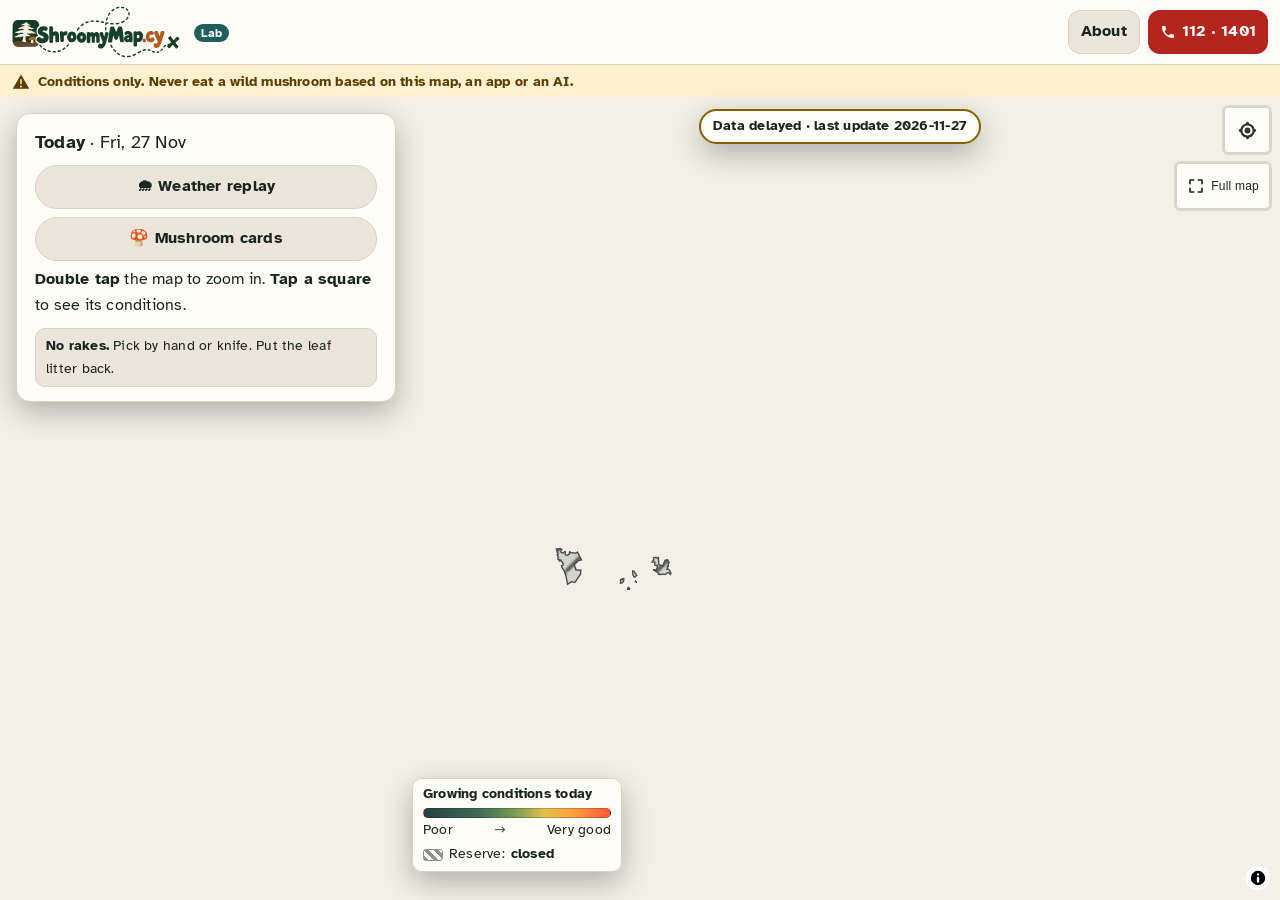
==== index.html @ 1d6daabe "Lab: built copy 2026-11-27 Co-Authored-By: Claude Fable 5.2 <noreply@anthropic.com>" ====
<!doctype html>
<html lang="en">
<head>
  <meta name="robots" content="noindex, nofollow" />
  <meta charset="utf-8" />
  <meta name="viewport" content="width=device-width, initial-scale=1, viewport-fit=cover" />
  <meta name="theme-color" content="#14211b" />
  <meta name="description" content="Today's growing conditions for wild mushrooms in Cyprus forests. Conditions only. Never eat a wild mushroom based on this map, an app or an AI." />
  <meta property="og:title" content="ShroomyMap" />
  <meta property="og:site_name" content="ShroomyMap" />
  <meta property="og:description" content="Today's growing conditions for wild mushrooms in Cyprus forests. Conditions only." />
  <title>ShroomyMap · mushroom growing conditions in Cyprus</title>
  <link rel="icon" href="brand/icon.svg" type="image/svg+xml" />
  <link rel="icon" href="brand/icon-32.png" sizes="32x32" type="image/png" />
  <link rel="apple-touch-icon" href="brand/apple-touch-icon.png" />
  <link rel="manifest" href="site.webmanifest" />
  <script type="module" crossorigin src="./assets/main-C5RumXtA.js"></script>
  <link rel="modulepreload" crossorigin href="./assets/lang-DAyDo4pq.js">
  <link rel="stylesheet" crossorigin href="./assets/lang-KYAJsBeA.css">
  <link rel="stylesheet" crossorigin href="./assets/main-DDSyw2Ic.css">
</head>
<body>
  <div class="app">
    <header class="topbar">
      <a class="brand" href="./" aria-label="ShroomyMap, home" data-tip="Reload the map.">
        <span class="brand-logo" aria-hidden="true"></span>
        <span class="brand-text"></span>
      </a>
      <a class="about-link" href="about.html" data-tip="What this map shows, where the data comes from, and its limits.">About</a>
      <button class="sos" type="button" data-emergency aria-haspopup="dialog" aria-label="Poisoning emergency: 112 and 1401"
        data-tip="Mushroom poisoning help: call 112 (ambulance) or the Cyprus Poison Centre 1401. Do not wait for symptoms.">
        <svg width="16" height="16" viewBox="0 0 24 24" aria-hidden="true"><path fill="currentColor" d="M6.6 10.8a15.1 15.1 0 0 0 6.6 6.6l2.2-2.2c.3-.3.7-.4 1-.2 1.1.4 2.3.6 3.6.6.6 0 1 .4 1 1V20c0 .6-.4 1-1 1A17 17 0 0 1 3 4c0-.6.4-1 1-1h3.5c.6 0 1 .4 1 1 0 1.2.2 2.4.6 3.6.1.3 0 .7-.2 1z"/></svg>
        <span>112 · 1401</span>
      </button>
    </header>

    <div class="safety" role="note">
      <svg width="18" height="18" viewBox="0 0 24 24" aria-hidden="true"><path fill="currentColor" d="M12 2 1 21h22L12 2Zm0 6c.6 0 1 .4 1 1v5a1 1 0 1 1-2 0V9c0-.6.4-1 1-1Zm0 11.2a1.3 1.3 0 1 1 0-2.6 1.3 1.3 0 0 1 0 2.6Z"/></svg>
      <span>Conditions only. Never eat a wild mushroom based on this map, an app or an AI.</span>
    </div>

    <main class="stage">
      <div id="map" role="region" aria-label="Map of today's growing conditions in Cyprus"></div>
      <div id="loading" class="loading" role="status"><span class="spinner" aria-hidden="true"></span>
        <span id="loading-text">Loading the forest map…</span></div>
      <div id="delayed" class="delayed" role="status" hidden></div>
      <div id="map-legend" class="map-legend" role="img" tabindex="0"></div>
      <section id="sheet" class="sheet" aria-label="Today and the tapped square"></section>
    </main>
  </div>
</body>
</html>
---- assets/lang-KYAJsBeA.css ----
@font-face{font-family:Atkinson Hyperlegible;font-style:normal;font-display:swap;font-weight:400;src:url(./atkinson-hyperlegible-latin-ext-400-normal-DRk46D-x.woff2)format("woff2"),url(./atkinson-hyperlegible-latin-ext-400-normal-Bbz-b3yf.woff)format("woff");unicode-range:U+100-2BA,U+2BD-2C5,U+2C7-2CC,U+2CE-2D7,U+2DD-2FF,U+304,U+308,U+329,U+1D00-1DBF,U+1E00-1E9F,U+1EF2-1EFF,U+2020,U+20A0-20AB,U+20AD-20C0,U+2113,U+2C60-2C7F,U+A720-A7FF}@font-face{font-family:Atkinson Hyperlegible;font-style:normal;font-display:swap;font-weight:400;src:url(./atkinson-hyperlegible-latin-400-normal-BrHNak5F.woff2)format("woff2"),url(./atkinson-hyperlegible-latin-400-normal-BbWidj28.woff)format("woff");unicode-range:U+??,U+131,U+152-153,U+2BB-2BC,U+2C6,U+2DA,U+2DC,U+304,U+308,U+329,U+2000-206F,U+20AC,U+2122,U+2191,U+2193,U+2212,U+2215,U+FEFF,U+FFFD}@font-face{font-family:Atkinson Hyperlegible;font-style:normal;font-display:swap;font-weight:700;src:url(./atkinson-hyperlegible-latin-ext-700-normal-BoVPHkS0.woff2)format("woff2"),url(./atkinson-hyperlegible-latin-ext-700-normal-CKkU2Dpt.woff)format("woff");unicode-range:U+100-2BA,U+2BD-2C5,U+2C7-2CC,U+2CE-2D7,U+2DD-2FF,U+304,U+308,U+329,U+1D00-1DBF,U+1E00-1E9F,U+1EF2-1EFF,U+2020,U+20A0-20AB,U+20AD-20C0,U+2113,U+2C60-2C7F,U+A720-A7FF}@font-face{font-family:Atkinson Hyperlegible;font-style:normal;font-display:swap;font-weight:700;src:url(./atkinson-hyperlegible-latin-700-normal-GZI4o3u0.woff2)format("woff2"),url(./atkinson-hyperlegible-latin-700-normal-BK6Glc0m.woff)format("woff");unicode-range:U+??,U+131,U+152-153,U+2BB-2BC,U+2C6,U+2DA,U+2DC,U+304,U+308,U+329,U+2000-206F,U+20AC,U+2122,U+2191,U+2193,U+2212,U+2215,U+FEFF,U+FFFD}@font-face{font-family:Plain Digits;font-weight:400;unicode-range:U+30-39;src:local(Helvetica Neue),local(HelveticaNeue),local(Arial),local(ArialMT),local(Roboto),local(Roboto-Regular),local(Segoe UI),local(SegoeUI)}@font-face{font-family:Plain Digits;font-weight:700;unicode-range:U+30-39;src:local(Helvetica Neue Bold),local(HelveticaNeue-Bold),local(Arial Bold),local(Arial-BoldMT),local(Roboto Bold),local(Roboto-Bold),local(Segoe UI Bold),local(SegoeUI-Bold)}:root{--font:"Plain Digits", "Atkinson Hyperlegible", system-ui, -apple-system, "Segoe UI", sans-serif;--fs-0:.875rem;--fs-1:1rem;--fs-2:1.125rem;--fs-3:1.375rem;--fs-4:1.75rem;--lh:1.6;--track:.012em;--radius:14px;--radius-s:10px;--gap:12px;--tap:48px;--shadow:0 10px 30px #00000047;--bg:#f3f0e7;--surface:#fffdf8;--surface-2:#ebe6d9;--line:#d8d1c0;--ink:#1b2620;--ink-soft:#4f5f55;--accent:#8a5d00;--accent-ink:#fff;--safety-bg:#fff1cf;--safety-ink:#5a3d00;--sos-bg:#b3261e;--sos-ink:#fff;--closed:#8c928f;--focus:#1c6dd0}:root[data-theme=dark]{--bg:#0c1612;--surface:#14211b;--surface-2:#1d2d25;--line:#2c3d34;--ink:#e9efe6;--ink-soft:#a9b8ad;--accent:#e0b040;--accent-ink:#1a1405;--safety-bg:#3a2f12;--safety-ink:#f6dfa6;--sos-bg:#e5483b;--sos-ink:#fff;--closed:#8c928f;--focus:#8cc4ff;--shadow:0 10px 30px #00000080}@media (prefers-color-scheme:dark){:root:not([data-theme=light]){--bg:#0c1612;--surface:#14211b;--surface-2:#1d2d25;--line:#2c3d34;--ink:#e9efe6;--ink-soft:#a9b8ad;--accent:#e0b040;--accent-ink:#1a1405;--safety-bg:#3a2f12;--safety-ink:#f6dfa6;--sos-bg:#e5483b;--sos-ink:#fff;--focus:#8cc4ff;--shadow:0 10px 30px #00000080}}*{box-sizing:border-box}html,body{height:100%;margin:0}body{background:var(--bg);color:var(--ink);font-family:var(--font);font-size:var(--fs-2);line-height:var(--lh);letter-spacing:var(--track);text-align:left;-webkit-font-smoothing:antialiased}button{font:inherit;color:inherit;letter-spacing:inherit}:focus-visible{outline:3px solid var(--focus);outline-offset:2px;border-radius:6px}a{color:var(--accent)}.muted{color:var(--ink-soft)}.small{font-size:var(--fs-0)!important}.app{grid-template-rows:auto auto 1fr;grid-template-columns:minmax(0,1fr);height:100dvh;display:grid;overflow:hidden}.topbar{background:var(--surface);border-bottom:1px solid var(--line);align-items:center;gap:8px;min-height:56px;padding:6px 12px;display:flex}.brand{min-width:0;color:inherit;flex:1;align-items:center;gap:8px;text-decoration:none;display:flex}.brand-logo{aspect-ratio:1120/346;background:url(./logo-light-DqqwnP7_.svg) 0/contain no-repeat;flex:0 auto;min-width:0;height:52px;display:block}:root[data-theme=dark] .brand-logo{background-image:url(./logo-dark-IXxK3Hbo.svg)}@media (prefers-color-scheme:dark){:root:not([data-theme=light]) .brand-logo{background-image:url(./logo-dark-IXxK3Hbo.svg)}}.brand-text{min-width:0;overflow:hidden}.brand-sub{white-space:nowrap;text-overflow:ellipsis;color:var(--ink-soft);font-size:.8rem;line-height:1.2;display:block;overflow:hidden}.about-link{border:1px solid var(--line);background:var(--surface-2);min-height:44px;color:var(--ink);font-size:var(--fs-1);border-radius:12px;flex:none;align-items:center;padding:0 12px;font-weight:700;text-decoration:none;display:inline-flex}.sos{cursor:pointer;background:var(--sos-bg);height:44px;color:var(--sos-ink);font-weight:700;font-size:var(--fs-1);white-space:nowrap;border:0;border-radius:12px;flex:none;align-items:center;gap:6px;padding:0 12px;display:inline-flex}.safety{background:var(--safety-bg);color:var(--safety-ink);align-items:flex-start;gap:8px;padding:6px 12px;font-size:.9rem;font-weight:700;line-height:1.4;display:flex}.safety svg{flex:none;margin-top:2px}.safety a{color:inherit}.ver-badge{color:#fff;vertical-align:middle;white-space:nowrap;background:#1f5f5b;border-radius:999px;margin-left:6px;padding:0 7px;font-size:.72rem;font-weight:700;line-height:1.6;display:inline-block}.stage{min-height:0;position:relative}#map{position:absolute;inset:0}.maplibregl-ctrl-group{border:1px solid var(--line);background:var(--surface)!important}.maplibregl-ctrl-group button{width:44px!important;height:44px!important}:root[data-theme=dark] .maplibregl-ctrl-icon{filter:invert()}.maplibregl-ctrl-attrib{font-size:12px}.map-legend{z-index:2;background:color-mix(in srgb, var(--surface) 94%, transparent);border:1px solid var(--line);border-radius:var(--radius-s);width:176px;box-shadow:var(--shadow);font-size:var(--fs-0);cursor:help;padding:6px 10px 7px;line-height:1.35;position:absolute;top:8px;left:8px}.ml-title{margin-bottom:4px;font-weight:700}.ml-bar{border:1px solid color-mix(in srgb, var(--ink) 25%, transparent);border-radius:6px;height:10px}.ml-scale{justify-content:space-between;gap:6px;margin-top:3px;display:flex}.ml-scale span:nth-child(2){color:var(--ink-soft)}.ml-closed{align-items:center;gap:6px;margin-top:5px;display:flex}.swatch-closed{border:1.5px solid var(--closed);background:repeating-linear-gradient(45deg, var(--closed) 0 3px, transparent 3px 7px);border-radius:3px;flex:none;width:20px;height:12px}.delayed{z-index:3;left:50%;bottom:calc(var(--sheet-h,140px) + 8px);background:var(--surface);border:2px solid var(--accent);box-shadow:var(--shadow);font-size:var(--fs-0);white-space:nowrap;border-radius:999px;padding:4px 12px;font-weight:700;position:absolute;transform:translate(-50%)}.pick-pin{pointer-events:none;border:3px solid var(--ink);background:color-mix(in srgb, var(--accent) 70%, transparent);width:22px;height:22px;box-shadow:0 0 0 3px var(--bg), var(--shadow);border-radius:50%}.loading{z-index:5;background:var(--surface);border:1px solid var(--line);width:max-content;max-width:calc(100vw - 32px);box-shadow:var(--shadow);font-size:var(--fs-1);border-radius:999px;align-items:center;gap:12px;padding:10px 16px;font-weight:700;transition:opacity .35s;display:flex;position:absolute;top:40%;left:50%;transform:translate(-50%,-50%)}.loading.done{opacity:0}.loading.failed{border:2px solid var(--sos-bg);border-radius:16px}.loading.failed .spinner,.loading[hidden]{display:none}.spinner{border:3px solid var(--line);border-top-color:var(--accent);border-radius:50%;flex:none;width:22px;height:22px;animation:.9s linear infinite spin}@keyframes spin{to{transform:rotate(360deg)}}@media (prefers-reduced-motion:reduce){.spinner{animation-duration:2.5s}.loading{transition:none}}@media (width<=899px){.maplibregl-ctrl-bottom-right,.maplibregl-ctrl-bottom-left{bottom:min(var(--sheet-h,140px), 60vh);z-index:3}}.sheet{z-index:4;background:var(--surface);border-top:1px solid var(--line);max-height:62%;box-shadow:var(--shadow);padding:10px 16px calc(12px + env(safe-area-inset-bottom));border-radius:18px 18px 0 0;position:absolute;bottom:0;left:0;right:0;overflow-y:auto}.sheet p{font-size:var(--fs-1);margin:6px 0 0}.panel-h{font-size:var(--fs-1);margin:4px 0 6px}.start-row{justify-content:space-between;align-items:center;gap:10px;display:flex}.start-row .today{font-size:var(--fs-2);margin:0}.chip-btn,.back-btn{border:1px solid var(--line);cursor:pointer;background:var(--surface-2);min-height:44px;color:var(--ink);font-size:var(--fs-1);white-space:nowrap;border-radius:999px;padding:0 14px;font-weight:700}.back-btn{text-align:left;border-radius:12px;align-items:center;gap:10px;width:100%;display:flex}.back-arrow{color:var(--accent);margin-top:-.12em;font-size:1.7em;font-weight:700;line-height:1}.chip-btn:hover,.back-btn:hover{border-color:var(--accent)}.hint{color:var(--ink)}.no-rakes{background:var(--surface-2);border:1px solid var(--line);cursor:help;border-radius:10px;padding:6px 10px;font-size:var(--fs-0)!important;margin-top:10px!important}.primary-btn{cursor:pointer;background:var(--accent);min-height:44px;color:var(--accent-ink);font-weight:700;font-size:var(--fs-1);border:0;border-radius:12px;padding:0 16px}@media (width>=900px){.sheet{border-radius:var(--radius);border:1px solid var(--line);width:380px;max-height:calc(100% - 32px);padding:14px 18px;inset:16px auto auto 16px}.map-legend{width:210px;top:auto;bottom:28px;left:412px}.delayed{top:12px;bottom:auto;left:calc(50% + 200px)}.loading{left:calc(50% + 200px)}}.card-bar{justify-content:space-between;align-items:center;gap:8px;margin:-2px 0 6px;display:flex}.card-x{border:1px solid var(--line);background:var(--surface-2);cursor:pointer;border-radius:10px;min-width:44px;min-height:44px;font-size:1.15rem;line-height:1}.card-x:hover{border-color:var(--accent)}.rating{text-align:left;cursor:pointer;border:1px solid var(--line);background:var(--surface-2);border-radius:14px;align-items:center;gap:12px;width:100%;padding:10px 12px;display:flex}.rating:hover{border-color:var(--accent)}.rating-swatch{width:18px;height:40px;box-shadow:0 0 0 1.5px color-mix(in srgb, var(--ink) 30%, transparent);border-radius:6px;flex:none}.rating-text{flex:1;min-width:0;display:grid}.rating-word{font-size:var(--fs-4);font-weight:700;line-height:1.15}.rating-sub{font-size:var(--fs-0);color:var(--ink-soft)}.rating-more{color:var(--ink-soft);flex:none;font-size:1.1rem}.rating-none{font-size:var(--fs-3)!important}.why{border:1px solid var(--line);border-radius:12px;margin-top:8px;padding:8px 12px 10px}.why[hidden]{display:none}.why-list{gap:8px;margin:8px 0 0;padding:0;list-style:none;display:grid}.why-top{font-size:var(--fs-0);justify-content:space-between;gap:8px;display:flex}.why-bar{background:var(--surface);border:1px solid var(--line);border-radius:4px;height:8px;overflow:hidden}.why-bar i{border-radius:4px;height:100%;display:block}.why-val{font-size:var(--fs-0);color:var(--ink-soft)}.card-h{font-size:var(--fs-1);margin:14px 0 4px}.sp-list{font-size:var(--fs-1);gap:4px;margin:0;padding:0;list-style:none;display:grid}.sp-list i{font-weight:700}.facts{font-size:var(--fs-1);gap:4px;margin:12px 0 0;padding:0;list-style:none;display:grid}.maps-link{margin:12px 0 0}.maps-btns{grid-template-columns:minmax(0,1fr) minmax(0,1fr);align-items:stretch;gap:8px;display:grid}.maps-btn{border:1px solid var(--line);background:var(--surface-2);min-height:56px;color:var(--ink);font:inherit;font-size:var(--fs-1);text-align:center;cursor:pointer;border-radius:12px;justify-content:center;align-items:center;gap:8px;padding:4px 8px;font-weight:700;line-height:1.2;text-decoration:none;display:inline-flex}.maps-btn.primary{background:var(--accent);border-color:var(--accent);color:var(--accent-ink);flex-direction:column;gap:0}.maps-btn:hover{filter:brightness(1.06)}.maps-main{align-items:center;gap:8px;display:inline-flex}.maps-warn{opacity:.9;font-size:.78rem;font-weight:700}.maps-note{margin:6px 0 0!important}.maps-copy{border:1px solid var(--accent);background:var(--surface);width:100%;min-height:40px;color:var(--ink);font:inherit;font-size:var(--fs-0);border-radius:10px;margin-top:8px;padding:0 10px}@media (width<=340px){.maps-btns{grid-template-columns:1fr}}.clock{border:1px solid var(--line);background:var(--surface-2);border-radius:10px;padding:8px 10px;margin-top:12px!important}.clock.open{border-color:var(--accent)}.why-row,.facts li,.clock,.map-legend{cursor:help}.replay{margin-top:10px}.replay-row{font-size:var(--fs-1);align-items:center;gap:12px;display:flex}#replay-date{white-space:nowrap;text-overflow:ellipsis;flex:1;min-width:0;line-height:1.35;overflow:hidden}.replay-avg{display:block}.seg{background:var(--surface-2);border:1px solid var(--line);border-radius:14px;gap:4px;margin:2px 0 12px;padding:4px;display:flex}.seg button{min-width:0;min-height:44px;color:var(--ink);font:inherit;font-size:var(--fs-1);cursor:pointer;white-space:nowrap;background:0 0;border:0;border-radius:10px;flex:auto;padding:6px 4px;font-weight:600}.seg button[aria-pressed=true]{background:var(--accent);color:var(--accent-ink)}.seg button:focus-visible{outline:2px solid var(--focus);outline-offset:2px}.scrub{--at:0%;cursor:grab;touch-action:none;-webkit-user-select:none;user-select:none;-webkit-tap-highlight-color:transparent;border-radius:10px;margin-top:8px;padding:6px 0 2px;position:relative}.scrub.drag{cursor:grabbing}.scrub:focus-visible{outline:2px solid var(--focus);outline-offset:4px}.tl{pointer-events:none;align-items:flex-end;gap:2px;height:48px;display:flex}.tl i{opacity:.6;background:#4f97d1;border-radius:2px 2px 0 0;flex:1}.tl i.now{opacity:1;box-shadow:0 0 0 2px var(--ink)}.scrub-track{background:var(--line);pointer-events:none;border-radius:3px;height:6px;margin:16px 0 14px;position:relative}.scrub-fill{width:var(--at);background:var(--accent);border-radius:3px;position:absolute;inset:0 auto 0 0}.scrub-knob{top:50%;left:var(--at);background:var(--accent);border:3px solid var(--surface);border-radius:50%;width:26px;height:26px;margin:-13px 0 0 -13px;transition:transform .12s;position:absolute;box-shadow:0 1px 4px #00000073}.scrub.drag .scrub-knob{transform:scale(1.25)}.scrub:before{content:"";left:var(--at);background:var(--ink);opacity:.35;pointer-events:none;width:2px;height:64px;margin-left:-1px;position:absolute;top:6px}.scrub-ends{font-size:var(--fs-0,12px);color:var(--ink-soft);pointer-events:none;justify-content:space-between;display:flex}@media (prefers-reduced-motion:reduce){.scrub-knob{transition:none}}dialog.emergency{background:var(--surface);width:min(560px,100vw - 32px);max-height:calc(100dvh - 32px);color:var(--ink);box-shadow:var(--shadow);border:0;border-radius:18px;padding:0;overflow:auto}dialog.emergency::backdrop{background:#0009}.em-head{background:var(--sos-bg);color:var(--sos-ink);padding:16px 20px}.em-head h2{font-size:var(--fs-4);margin:0;line-height:1.2}.em-body{padding:16px 20px 20px}.call{background:var(--sos-bg);min-height:64px;color:var(--sos-ink);font-weight:700;font-size:var(--fs-3);border-radius:14px;justify-content:space-between;align-items:center;gap:12px;margin-bottom:10px;padding:10px 16px;text-decoration:none;display:flex}.call.secondary{background:var(--surface-2);color:var(--ink);border:2px solid var(--sos-bg)}.call small{font-size:var(--fs-1);font-weight:400;display:block}.em-body ul{margin:12px 0;padding-left:1.2em}.em-body li{margin:6px 0}.em-close{border:1px solid var(--line);background:var(--surface-2);cursor:pointer;border-radius:12px;width:100%;min-height:48px;margin-top:8px;font-weight:700}dialog.agree::backdrop{-webkit-backdrop-filter:blur(3px);backdrop-filter:blur(3px);background:#000000c7}.agree .em-head h2{align-items:center;gap:8px;display:flex}.agree .em-body{padding-bottom:0}.agree .em-body ul{margin:0 0 8px}.agree .em-body li{margin:6px 0}.agree-foot{background:var(--surface);padding:8px 0 14px;position:sticky;bottom:0}.agree-foot:before{content:"";background:linear-gradient(to bottom, transparent, var(--surface));pointer-events:none;height:18px;position:absolute;top:-18px;left:0;right:0}dialog.agree{max-height:calc(100dvh - 16px)}.agree .em-head{padding:14px 20px}.agree-numbers{font-size:var(--fs-0);text-align:center;background:var(--safety-bg);color:var(--safety-ink);border-radius:12px;margin:0 0 8px;padding:6px 12px;font-weight:700}.agree-numbers a{color:inherit}.agree-yes{cursor:pointer;background:var(--accent);width:100%;min-height:56px;color:var(--accent-ink);font:inherit;font-weight:700;font-size:var(--fs-2);border:0;border-radius:14px}.agree-note{font-size:var(--fs-0);color:var(--ink-soft);margin:10px 0 0}dialog.agree.short{width:min(420px,100vw - 24px)}dialog.agree.short::backdrop{-webkit-backdrop-filter:none;backdrop-filter:none;background:#0000008c}.agree.short .em-body{padding:18px 20px 16px}.agree-short-title{font-size:var(--fs-3);color:var(--safety-ink);align-items:center;gap:8px;margin:0 0 6px;line-height:1.2;display:flex}.agree-short-line{margin:0 0 14px}.agree.short .agree-yes{min-height:64px;font-size:var(--fs-3)}.agree-more{font:inherit;color:inherit;cursor:pointer;background:0 0;border:0;padding:0;text-decoration:underline}.agree-note a{color:inherit}@media (width<=899px){dialog.agree.short{margin-bottom:max(16px, env(safe-area-inset-bottom))}}.tip{z-index:1000;background:var(--ink);max-width:min(300px,100vw - 16px);color:var(--bg);font-size:var(--fs-1);box-shadow:var(--shadow);pointer-events:none;opacity:0;border-radius:10px;padding:8px 12px;font-weight:400;line-height:1.45;transition:opacity .12s;position:fixed}.tip.on{opacity:1}.tip[hidden]{display:none}.tip:after{content:"";left:var(--arrow-x,50%);border:6px solid #0000;border-bottom:0;border-top-color:var(--ink);position:absolute;bottom:-6px;transform:translate(-50%)}.tip.below:after{border:6px solid #0000;border-top:0;border-bottom-color:var(--ink);top:-6px;bottom:auto}[data-tip]{-webkit-touch-callout:none}@media (prefers-reduced-motion:reduce){.tip{transition:none}}.page{max-width:720px;margin:0 auto;padding:20px 16px 64px}.page h1{font-size:var(--fs-4);margin:8px 0 12px;line-height:1.25}.page h2{font-size:var(--fs-3);margin:28px 0 6px}.page p,.page li{max-width:64ch}.page li{margin:6px 0}.page .card{background:var(--surface);border:1px solid var(--line);border-radius:var(--radius);margin:10px 0;padding:12px 16px}.page .card p{margin:4px 0}.page .credits{font-size:var(--fs-1);padding-left:1.2em}.page .tag{font-size:var(--fs-0);color:var(--ink-soft)}.about-top{z-index:2;position:sticky;top:0}@media (width<=899px){.stage:has(.sheet[data-view=card]) .map-legend{display:none}}@media (width<=420px){.topbar{gap:6px;padding:6px 8px 6px 10px}.brand{gap:6px}.about-link{padding:0 10px;font-size:.95rem}.sos{gap:4px;padding:0 10px;font-size:.95rem}.sos svg{width:14px;height:14px}}.start-btns{flex-wrap:wrap;gap:8px;margin-top:8px;display:flex}.start-btns .chip-btn{flex:auto}.sp-open{text-align:left;cursor:pointer;border:1px solid var(--line);background:var(--surface-2);width:100%;min-height:48px;font-size:var(--fs-1);border-radius:12px;justify-content:space-between;align-items:center;gap:8px;padding:6px 12px;display:flex}.sp-open:hover{border-color:var(--accent)}.sp-open-go{color:var(--ink-soft);flex:none;font-size:1.4rem}.page details{margin:8px 0}.page summary{cursor:pointer;align-items:center;min-height:44px;font-weight:700;display:flex}.ml-note{color:var(--ink-soft);margin-top:3px}.card-bar{z-index:2;background:var(--surface);border-bottom:1px solid var(--line);margin:-10px -16px 6px;padding:8px 16px 6px;position:sticky;top:-10px}@media (width>=900px){.card-bar{margin:-14px -18px 8px;padding:10px 18px 8px;top:-14px}}.sp-list{gap:8px}.sp-open{justify-content:flex-start;gap:12px;min-height:64px;padding:6px 10px 6px 6px}.sp-thumb{object-fit:cover;background:var(--line);border-radius:10px;flex:none;width:52px;height:52px}.sp-name{flex:1;min-width:0;line-height:1.3;display:grid}.sp-name i{font-weight:700;font-size:var(--fs-1)}.sp-common{font-size:var(--fs-0);color:var(--ink-soft)}@media (width<=420px){.brand{gap:6px}.topbar{gap:4px;padding:6px}.app .brand-logo{width:100%;max-width:190px;height:auto;margin-block:-10px}.app .brand{gap:0}.brand-logo{width:100%;max-width:150px;height:auto}.app .brand-sub{display:none}.app .ver-badge{margin-left:0}.about-link,.sos{padding:0 10px}.map-legend{width:156px;padding:5px 8px 6px}}:lang(el) .start-btns .chip-btn{white-space:normal;flex:1 1 0;padding:4px 10px;line-height:1.2}@media (width<=899px){:lang(el) .map-legend{width:218px}:lang(el) .ml-closed{white-space:nowrap;font-size:13px}:root.full-map:lang(el) .map-legend{width:176px}}@media (width<=480px){:lang(el) .replay-avg{font-size:var(--fs-0)}:lang(el) .safety{font-size:.8rem}}:lang(el) .sp-name{font-weight:700;font-size:var(--fs-1)}:lang(el) .sp-name .sp-common{font-weight:400}:lang(el) .sp-name .sp-common i{font-weight:400;font-size:inherit}.lang-link{text-decoration:none}.lang-short{display:none}@media (width<=899px){.lang-long{display:none}.lang-short{display:inline}:is(.topbar:has(.lang-link) .about-link,.topbar:has(.lang-link) .sos){padding:0 8px}}.sc{--toxic:#a8580a}:root[data-theme=dark] .sc{--toxic:#f0a24f}@media (prefers-color-scheme:dark){:root:not([data-theme=light]) .sc{--toxic:#f0a24f}}dialog.species-dlg.sc{background:var(--bg);width:min(720px,100vw - 24px);max-width:none;height:min(900px,100dvh - 24px);max-height:none;color:var(--ink);box-shadow:var(--shadow);border:0;border-radius:20px;padding:0;overflow:hidden}dialog.species-dlg.sc[open]{display:block}dialog.species-dlg.sc::backdrop{background:#0009}@media (width<=899px){dialog.species-dlg.sc{border-radius:0;width:100vw;height:100dvh;margin:0}}.sc .ic{flex:none;display:block}.sc-main{flex-direction:column;height:100%;min-height:0;display:flex}.sc-soft{color:var(--ink-soft)}.sc-head{background:var(--surface);border-bottom:1px solid var(--line);align-items:center;gap:8px;padding:8px 12px;display:flex}.sc-title{min-width:0;font-size:var(--fs-2);overflow-wrap:anywhere;flex:1;margin:0;line-height:1.2}.sc-title span{font-size:var(--fs-0);color:var(--ink-soft);font-weight:400;display:block}.sc-round{width:var(--tap);height:var(--tap);border:1px solid var(--line);background:var(--surface-2);color:var(--ink);cursor:pointer;border-radius:50%;flex:none;place-items:center;padding:0;display:inline-grid}.sc-safety{background:var(--safety-bg);color:var(--safety-ink);font-weight:700;font-size:var(--fs-0);align-items:flex-start;gap:8px;padding:8px 14px;line-height:1.4;display:flex}.sc-safety svg{flex:none;width:18px;height:18px;margin-top:1px}.sc-body{overscroll-behavior:contain;flex:1;min-height:0;overflow-y:auto}.sc-page{max-width:680px;font-size:var(--fs-1);margin:0 auto;padding:16px 16px 32px}.sc-h{font-size:var(--fs-3);align-items:center;gap:8px;margin:26px 0 10px;line-height:1.25;display:flex}.sc-h .ic{color:var(--accent)}.sc-h.danger{color:var(--sos-bg);margin-top:0}.sc-h.danger svg{flex:none;width:24px;height:24px}.sc-danger-btn{text-align:left;cursor:pointer;border:2px solid var(--sos-bg);background:var(--surface);width:100%;color:var(--ink);border-radius:16px;align-items:center;gap:12px;padding:10px 12px;display:flex}.sc-danger-ph{flex:none;display:flex}.sc-danger-ph img{object-fit:cover;border:3px solid var(--surface);background:var(--line);border-radius:50%;width:48px;height:48px;margin-left:-14px}.sc-danger-ph img:first-child{margin-left:0}.sc-danger-text{min-width:0;color:var(--ink-soft);flex:1;gap:2px;display:grid}.sc-danger-text b{color:var(--sos-bg);font-size:var(--fs-2);align-items:center;gap:6px;line-height:1.25;display:flex}.sc-danger-text b svg{flex:none;width:18px;height:18px}.sc-list{gap:10px;margin:0;padding:0;list-style:none;display:grid}.sc-row{text-align:left;cursor:pointer;border:1px solid var(--line);background:var(--surface);width:100%;color:var(--ink);border-radius:16px;align-items:center;gap:14px;padding:8px 12px 8px 8px;display:flex}.sc-row.on{border:2px solid var(--accent)}.sc-row img{object-fit:cover;background:var(--line);border-radius:12px;flex:none;width:84px;height:84px}.sc-list.off .sc-row img{filter:saturate(.4)}.sc-row-text{flex:1;gap:2px;min-width:0;line-height:1.3;display:grid}.sc-row-text b{font-size:var(--fs-2)}.sc-row>.ic{color:var(--ink-soft)}.sc-chip{font-size:var(--fs-0);background:var(--surface-2);color:var(--ink-soft);border-radius:999px;justify-self:start;align-items:center;gap:4px;margin-top:4px;padding:2px 10px;font-weight:700;display:inline-flex}.sc-chip.on{background:var(--accent);color:var(--accent-ink)}.sc-danger{border:2px solid var(--sos-bg);background:var(--surface);border-radius:18px;padding:16px}.sc-danger>p{margin:0 0 12px}.sc-sign-h{margin:0 0 6px!important}.sc-signs{gap:8px;margin:0 0 14px;padding:0;list-style:none;display:grid}.sc-signs li{background:var(--safety-bg);color:var(--safety-ink);border-radius:12px;padding:10px 12px;font-weight:700;line-height:1.45}.sc-sign{background:var(--safety-bg);color:var(--safety-ink);border-radius:12px;padding:10px 12px}.sc-lk{gap:8px;margin:0;padding:0;list-style:none;display:grid}@media (width>=640px){.sc-lk{grid-template-columns:1fr 1fr}}.sc-lk-row{text-align:left;cursor:zoom-in;border:1px solid color-mix(in srgb, var(--toxic) 50%, transparent);background:var(--bg);width:100%;height:100%;color:var(--ink);border-radius:12px;align-items:flex-start;gap:10px;padding:6px;display:flex}.sc-lk-row.deadly{border-color:var(--sos-bg)}.sc-lk-row img,.sc-noimg{object-fit:cover;background:var(--line);border-radius:8px;flex:none;width:64px;height:64px}.sc-lk-text{min-width:0;font-size:var(--fs-0);gap:1px;line-height:1.35;display:grid}.sc-lk-text b{font-size:var(--fs-1)}.sc-lk-note{margin-top:2px}.sc-sev{width:fit-content;font-size:var(--fs-0);background:var(--toxic);color:#fff;vertical-align:middle;border-radius:999px;align-items:center;gap:4px;padding:1px 8px 1px 6px;font-weight:700;display:inline-flex}.sc-sev.deadly{background:var(--sos-bg)}.sc-sev svg{width:14px;height:14px}:root[data-theme=dark] .sc-sev.toxic{color:#1a1405}@media (prefers-color-scheme:dark){:root:not([data-theme=light]) .sc-sev.toxic{color:#1a1405}}.sc-car-wrap{position:relative}.sc-car{scroll-snap-type:x mandatory;scrollbar-width:none;border-radius:16px;margin:0;padding:0;list-style:none;display:flex;overflow-x:auto}.sc-car::-webkit-scrollbar{display:none}.sc-car li{scroll-snap-align:start;flex:0 0 100%}.sc-photo{background:var(--line);cursor:zoom-in;aspect-ratio:4/3;border:0;width:100%;padding:0;display:block;position:relative}.sc-photo img{object-fit:cover;width:100%;height:100%;display:block}.sc-cc{color:#f3f0e7;background:#0c1612b3;border-radius:50%;place-items:center;width:26px;height:26px;font-size:15px;font-weight:700;line-height:1;display:grid;position:absolute;bottom:8px;right:8px}.sc-dots{background:#0c16128c;border-radius:999px;gap:6px;padding:5px 8px;display:flex;position:absolute;bottom:10px;left:50%;transform:translate(-50%)}.sc-dots i{background:#f3f0e773;border-radius:50%;width:8px;height:8px}.sc-dots i.on{background:#f3f0e7}.sc-name{font-size:var(--fs-4);margin:14px 0 0;line-height:1.15}.sc-sub{color:var(--ink-soft);margin:4px 0 0}.sc-sub b{color:var(--ink)}.sc-q{border:1px solid var(--line);cursor:help;vertical-align:2px;border-radius:50%;place-items:center;width:22px;height:22px;margin-left:6px;font-size:13px;font-weight:700;display:inline-grid}.sc-look{border:1px solid var(--line);background:var(--surface);border-radius:14px;gap:0;margin:0;display:grid;overflow:hidden}.sc-look div{border-top:1px solid var(--line);grid-template-columns:7.5em 1fr;gap:12px;padding:10px 14px;display:grid}.sc-look div:first-child{border-top:0}.sc-look dt{font-weight:700}.sc-look dd{margin:0;line-height:1.5}@media (width<=420px){.sc-look div{grid-template-columns:1fr;gap:0}}.sc-where{gap:6px;margin:0;padding-left:1.2em;line-height:1.5;display:grid}.sc-months{grid-template-columns:repeat(12,1fr);gap:3px;display:grid}.sc-months span{height:40px;font-weight:700;font-size:var(--fs-0);background:var(--surface-2);color:var(--ink-soft);border-radius:8px;place-items:center;display:grid;position:relative}.sc-months span.on{background:var(--accent);color:var(--accent-ink)}.sc-months span.now{outline:3px solid var(--ink);outline-offset:1px}.sc-when{align-items:flex-start;gap:8px;margin:12px 0 0;display:flex}.sc-when.on .ic{color:var(--accent);margin-top:2px}.sc-more{width:100%;min-height:var(--tap);border:1px solid var(--line);color:var(--ink-soft);cursor:pointer;font-size:var(--fs-0);background:0 0;border-radius:14px;justify-content:center;align-items:center;gap:8px;margin-top:28px;display:inline-flex}.sc-layer{z-index:5;background:var(--surface);flex-direction:column;display:flex;position:absolute;inset:0;overflow-y:auto}.sc-layer[hidden]{display:none}.sc-layer-head{z-index:1;background:var(--surface);border-bottom:1px solid var(--line);align-items:center;gap:10px;padding:8px 12px 8px 16px;display:flex;position:sticky;top:0}.sc-layer-head h2{font-size:var(--fs-2);flex:1;margin:0;line-height:1.3}.sc-layer-head h2 .sc-soft{font-size:var(--fs-0);font-weight:400;display:block}.sc-viewer{color:#f3f0e7;background:#0b120f;flex-direction:column;min-height:100%;display:flex}.sc-viewer .sc-layer-head{background:#0b120f;border-color:#26342d}.sc-viewer .sc-soft{color:#cfd8d1}.sc-viewer .sc-round{color:#f3f0e7;background:#1d2d25;border-color:#2c3d34}.sc-viewer-ph{flex:1;place-items:center;min-height:240px;padding:8px;display:grid;position:relative}.sc-viewer-ph img{object-fit:contain;border-radius:8px;max-width:100%;max-height:calc(100dvh - 240px);display:block}.sc-prev,.sc-next{position:absolute;top:50%;transform:translateY(-50%)}.sc-prev{left:10px}.sc-next{right:10px}.sc-viewer-note{margin:0;padding:4px 16px 0;font-weight:700}.sc-credit{padding:10px 16px calc(16px + env(safe-area-inset-bottom));font-size:var(--fs-0);color:#cfd8d1;gap:4px;margin:0;display:grid}.sc-credit a{color:#e0b040;align-items:center;min-height:32px;font-weight:700;display:inline-flex}.sc-info{max-width:680px;font-size:var(--fs-1);padding:4px 16px 24px}.sc-info h3{font-size:var(--fs-2);margin:20px 0 6px}.sc-info p{margin:6px 0}.sc-credits{gap:8px;margin:8px 0;padding:0;list-style:none;display:grid}.sc-credits li{font-size:var(--fs-0);align-items:center;gap:10px;line-height:1.35;display:flex}.sc-credits img{object-fit:cover;background:var(--line);border-radius:8px;flex:none;width:52px;height:52px}.sc-credits a{color:var(--ink-soft)}.sc-fold{border:1px solid var(--line);border-radius:12px;margin:12px 0;padding:0 12px}.sc-fold summary{min-height:var(--tap);cursor:pointer;color:var(--accent);align-items:center;font-weight:700;display:flex}.sc-links{margin:6px 0;padding-left:1.2em}.sc-links li{margin:4px 0}.sc-info .rec-chart{grid-template-columns:repeat(12,1fr);align-items:end;gap:3px;max-width:420px;height:64px;margin:8px 0 2px;display:grid}.sc-info .rec-m{color:var(--ink-soft);justify-items:center;gap:2px;font-size:.75rem;display:grid}.sc-info .rec-m i{background:var(--accent);border-radius:3px 3px 0 0;width:100%;max-width:22px;display:block}.sc-info .rec-m.in span{color:var(--ink);font-weight:700;text-decoration:underline}@media (prefers-reduced-motion:reduce){.sc-car{scroll-behavior:auto}}.sc-jump{min-height:var(--tap);border:2px solid var(--sos-bg);color:var(--sos-bg);border-radius:12px;align-items:center;gap:8px;margin:0 0 12px;padding:8px 12px;font-weight:700;text-decoration:none;display:flex}.sc-jump svg{flex:none;width:20px;height:20px}.sc-me{margin-top:0}.sc-danger{margin-top:26px;scroll-margin-top:12px}.sc-h.danger:focus{outline:none}.sc-page>.sc-danger:first-child{margin-top:0}.sc-unchecked{background:var(--safety-bg);color:var(--safety-ink);font-size:var(--fs-0);border-radius:10px;align-items:flex-start;gap:8px;margin:0 0 8px;padding:6px 10px;display:flex}.sc-unchecked svg{flex:none;margin-top:2px}.sc-safety a{color:inherit}.sc-me .sc-jump{margin:14px 0 0}
---- assets/main-DDSyw2Ic.css ----
.maplibregl-map{-webkit-tap-highlight-color:#0000;-webkit-touch-callout:none;font:12px/20px Helvetica Neue,Arial,Helvetica,sans-serif;position:relative;overflow:hidden}.maplibregl-canvas{position:absolute;top:0;left:0}.maplibregl-map:fullscreen{width:100%;height:100%}.maplibregl-ctrl-group button.maplibregl-ctrl-compass{touch-action:none}.maplibregl-canvas-container.maplibregl-interactive,.maplibregl-ctrl-group button.maplibregl-ctrl-compass{cursor:grab;-webkit-user-select:none;user-select:none}.maplibregl-canvas-container.maplibregl-interactive.maplibregl-track-pointer{cursor:pointer}.maplibregl-canvas-container.maplibregl-interactive:active,.maplibregl-ctrl-group button.maplibregl-ctrl-compass:active{cursor:grabbing}.maplibregl-canvas-container.maplibregl-touch-zoom-rotate,.maplibregl-canvas-container.maplibregl-touch-zoom-rotate .maplibregl-canvas{touch-action:pan-x pan-y}.maplibregl-canvas-container.maplibregl-touch-drag-pan,.maplibregl-canvas-container.maplibregl-touch-drag-pan .maplibregl-canvas{touch-action:pinch-zoom}.maplibregl-canvas-container.maplibregl-touch-zoom-rotate.maplibregl-touch-drag-pan,.maplibregl-canvas-container.maplibregl-touch-zoom-rotate.maplibregl-touch-drag-pan .maplibregl-canvas{touch-action:none}.maplibregl-canvas-container.maplibregl-touch-drag-pan.maplibregl-cooperative-gestures,.maplibregl-canvas-container.maplibregl-touch-drag-pan.maplibregl-cooperative-gestures .maplibregl-canvas{touch-action:pan-x pan-y}.maplibregl-ctrl-bottom-left,.maplibregl-ctrl-bottom-right,.maplibregl-ctrl-top-left,.maplibregl-ctrl-top-right{pointer-events:none;z-index:2;position:absolute}.maplibregl-ctrl-top-left{top:0;left:0}.maplibregl-ctrl-top-right{top:0;right:0}.maplibregl-ctrl-bottom-left{bottom:0;left:0}.maplibregl-ctrl-bottom-right{bottom:0;right:0}.maplibregl-ctrl{clear:both;pointer-events:auto;transform:translate(0)}.maplibregl-ctrl-top-left .maplibregl-ctrl{float:left;margin:10px 0 0 10px}.maplibregl-ctrl-top-right .maplibregl-ctrl{float:right;margin:10px 10px 0 0}.maplibregl-ctrl-bottom-left .maplibregl-ctrl{float:left;margin:0 0 10px 10px}.maplibregl-ctrl-bottom-right .maplibregl-ctrl{float:right;margin:0 10px 10px 0}.maplibregl-ctrl-group{background:#fff;border-radius:4px}.maplibregl-ctrl-group:not(:empty){box-shadow:0 0 0 2px #0000001a}.maplibregl-ctrl-group button{box-sizing:border-box;cursor:pointer;background-color:#0000;border:0;outline:none;width:29px;height:29px;padding:0;display:block}.maplibregl-ctrl button{-webkit-user-select:none;user-select:none}.maplibregl-ctrl-group button+button{border-top:1px solid #ddd}.maplibregl-ctrl button .maplibregl-ctrl-icon{background-position:50%;background-repeat:no-repeat;width:100%;height:100%;display:block}@media (forced-colors:active){.maplibregl-ctrl-group:not(:empty){box-shadow:0 0 0 2px buttontext}.maplibregl-ctrl-icon{background-color:#0000}.maplibregl-ctrl-group button+button{border-top:1px solid buttontext}}.maplibregl-ctrl button::-moz-focus-inner{border:0;padding:0}.maplibregl-ctrl-attrib-button:focus,.maplibregl-ctrl-group button:focus{box-shadow:0 0 2px 2px #0096ff}.maplibregl-ctrl button:disabled{cursor:not-allowed}.maplibregl-ctrl button:disabled .maplibregl-ctrl-icon{opacity:.25}@media (hover:hover){.maplibregl-ctrl button:not(:disabled):hover{background-color:#0000000d}}.maplibregl-ctrl button:not(:disabled):active{background-color:#0000000d}.maplibregl-ctrl-group button:focus:focus-visible{box-shadow:0 0 2px 2px #0096ff}.maplibregl-ctrl-group button:focus:not(:focus-visible){box-shadow:none}.maplibregl-ctrl-group button:focus:first-child{border-radius:4px 4px 0 0}.maplibregl-ctrl-group button:focus:last-child{border-radius:0 0 4px 4px}.maplibregl-ctrl-group button:focus:only-child{border-radius:inherit}.maplibregl-ctrl button.maplibregl-ctrl-zoom-out .maplibregl-ctrl-icon{background-image:url("data:image/svg+xml;charset=utf-8,%3Csvg xmlns='http://www.w3.org/2000/svg' width='29' height='29' viewBox='0 0 29 29' fill='%23333'%3E %3Cpath d='M10 13c-.75 0-1.5.75-1.5 1.5S9.25 16 10 16h9c.75 0 1.5-.75 1.5-1.5S19.75 13 19 13z'/%3E %3C/svg%3E")}.maplibregl-ctrl button.maplibregl-ctrl-zoom-in .maplibregl-ctrl-icon{background-image:url("data:image/svg+xml;charset=utf-8,%3Csvg xmlns='http://www.w3.org/2000/svg' width='29' height='29' viewBox='0 0 29 29' fill='%23333'%3E %3Cpath d='M14.5 8.5c-.75 0-1.5.75-1.5 1.5v3h-3c-.75 0-1.5.75-1.5 1.5S9.25 16 10 16h3v3c0 .75.75 1.5 1.5 1.5S16 19.75 16 19v-3h3c.75 0 1.5-.75 1.5-1.5S19.75 13 19 13h-3v-3c0-.75-.75-1.5-1.5-1.5'/%3E %3C/svg%3E")}@media (forced-colors:active){.maplibregl-ctrl button.maplibregl-ctrl-zoom-out .maplibregl-ctrl-icon{background-image:url("data:image/svg+xml;charset=utf-8,%3Csvg xmlns='http://www.w3.org/2000/svg' width='29' height='29' viewBox='0 0 29 29' fill='%23fff'%3E %3Cpath d='M10 13c-.75 0-1.5.75-1.5 1.5S9.25 16 10 16h9c.75 0 1.5-.75 1.5-1.5S19.75 13 19 13z'/%3E %3C/svg%3E")}.maplibregl-ctrl button.maplibregl-ctrl-zoom-in .maplibregl-ctrl-icon{background-image:url("data:image/svg+xml;charset=utf-8,%3Csvg xmlns='http://www.w3.org/2000/svg' width='29' height='29' viewBox='0 0 29 29' fill='%23fff'%3E %3Cpath d='M14.5 8.5c-.75 0-1.5.75-1.5 1.5v3h-3c-.75 0-1.5.75-1.5 1.5S9.25 16 10 16h3v3c0 .75.75 1.5 1.5 1.5S16 19.75 16 19v-3h3c.75 0 1.5-.75 1.5-1.5S19.75 13 19 13h-3v-3c0-.75-.75-1.5-1.5-1.5'/%3E %3C/svg%3E")}}@media (forced-colors:active) and (prefers-color-scheme:light){.maplibregl-ctrl button.maplibregl-ctrl-zoom-out .maplibregl-ctrl-icon{background-image:url("data:image/svg+xml;charset=utf-8,%3Csvg xmlns='http://www.w3.org/2000/svg' width='29' height='29' viewBox='0 0 29 29' fill='%23000'%3E %3Cpath d='M10 13c-.75 0-1.5.75-1.5 1.5S9.25 16 10 16h9c.75 0 1.5-.75 1.5-1.5S19.75 13 19 13z'/%3E %3C/svg%3E")}.maplibregl-ctrl button.maplibregl-ctrl-zoom-in .maplibregl-ctrl-icon{background-image:url("data:image/svg+xml;charset=utf-8,%3Csvg xmlns='http://www.w3.org/2000/svg' width='29' height='29' viewBox='0 0 29 29' fill='%23000'%3E %3Cpath d='M14.5 8.5c-.75 0-1.5.75-1.5 1.5v3h-3c-.75 0-1.5.75-1.5 1.5S9.25 16 10 16h3v3c0 .75.75 1.5 1.5 1.5S16 19.75 16 19v-3h3c.75 0 1.5-.75 1.5-1.5S19.75 13 19 13h-3v-3c0-.75-.75-1.5-1.5-1.5'/%3E %3C/svg%3E")}}.maplibregl-ctrl button.maplibregl-ctrl-fullscreen .maplibregl-ctrl-icon{background-image:url("data:image/svg+xml;charset=utf-8,%3Csvg xmlns='http://www.w3.org/2000/svg' width='29' height='29' viewBox='0 0 29 29' fill='%23333'%3E %3Cpath d='M24 16v5.5c0 1.75-.75 2.5-2.5 2.5H16v-1l3-1.5-4-5.5 1-1 5.5 4 1.5-3zM6 16l1.5 3 5.5-4 1 1-4 5.5 3 1.5v1H7.5C5.75 24 5 23.25 5 21.5V16zm7-11v1l-3 1.5 4 5.5-1 1-5.5-4L6 13H5V7.5C5 5.75 5.75 5 7.5 5zm11 2.5c0-1.75-.75-2.5-2.5-2.5H16v1l3 1.5-4 5.5 1 1 5.5-4 1.5 3h1z'/%3E %3C/svg%3E")}.maplibregl-ctrl button.maplibregl-ctrl-shrink .maplibregl-ctrl-icon{background-image:url("data:image/svg+xml;charset=utf-8,%3Csvg xmlns='http://www.w3.org/2000/svg' width='29' height='29' viewBox='0 0 29 29'%3E %3Cpath d='M18.5 16c-1.75 0-2.5.75-2.5 2.5V24h1l1.5-3 5.5 4 1-1-4-5.5 3-1.5v-1zM13 18.5c0-1.75-.75-2.5-2.5-2.5H5v1l3 1.5L4 24l1 1 5.5-4 1.5 3h1zm3-8c0 1.75.75 2.5 2.5 2.5H24v-1l-3-1.5L25 5l-1-1-5.5 4L17 5h-1zM10.5 13c1.75 0 2.5-.75 2.5-2.5V5h-1l-1.5 3L5 4 4 5l4 5.5L5 12v1z'/%3E %3C/svg%3E")}@media (forced-colors:active){.maplibregl-ctrl button.maplibregl-ctrl-fullscreen .maplibregl-ctrl-icon{background-image:url("data:image/svg+xml;charset=utf-8,%3Csvg xmlns='http://www.w3.org/2000/svg' width='29' height='29' viewBox='0 0 29 29' fill='%23fff'%3E %3Cpath d='M24 16v5.5c0 1.75-.75 2.5-2.5 2.5H16v-1l3-1.5-4-5.5 1-1 5.5 4 1.5-3zM6 16l1.5 3 5.5-4 1 1-4 5.5 3 1.5v1H7.5C5.75 24 5 23.25 5 21.5V16zm7-11v1l-3 1.5 4 5.5-1 1-5.5-4L6 13H5V7.5C5 5.75 5.75 5 7.5 5zm11 2.5c0-1.75-.75-2.5-2.5-2.5H16v1l3 1.5-4 5.5 1 1 5.5-4 1.5 3h1z'/%3E %3C/svg%3E")}.maplibregl-ctrl button.maplibregl-ctrl-shrink .maplibregl-ctrl-icon{background-image:url("data:image/svg+xml;charset=utf-8,%3Csvg xmlns='http://www.w3.org/2000/svg' width='29' height='29' viewBox='0 0 29 29' fill='%23fff'%3E %3Cpath d='M18.5 16c-1.75 0-2.5.75-2.5 2.5V24h1l1.5-3 5.5 4 1-1-4-5.5 3-1.5v-1zM13 18.5c0-1.75-.75-2.5-2.5-2.5H5v1l3 1.5L4 24l1 1 5.5-4 1.5 3h1zm3-8c0 1.75.75 2.5 2.5 2.5H24v-1l-3-1.5L25 5l-1-1-5.5 4L17 5h-1zM10.5 13c1.75 0 2.5-.75 2.5-2.5V5h-1l-1.5 3L5 4 4 5l4 5.5L5 12v1z'/%3E %3C/svg%3E")}}@media (forced-colors:active) and (prefers-color-scheme:light){.maplibregl-ctrl button.maplibregl-ctrl-fullscreen .maplibregl-ctrl-icon{background-image:url("data:image/svg+xml;charset=utf-8,%3Csvg xmlns='http://www.w3.org/2000/svg' width='29' height='29' viewBox='0 0 29 29' fill='%23000'%3E %3Cpath d='M24 16v5.5c0 1.75-.75 2.5-2.5 2.5H16v-1l3-1.5-4-5.5 1-1 5.5 4 1.5-3zM6 16l1.5 3 5.5-4 1 1-4 5.5 3 1.5v1H7.5C5.75 24 5 23.25 5 21.5V16zm7-11v1l-3 1.5 4 5.5-1 1-5.5-4L6 13H5V7.5C5 5.75 5.75 5 7.5 5zm11 2.5c0-1.75-.75-2.5-2.5-2.5H16v1l3 1.5-4 5.5 1 1 5.5-4 1.5 3h1z'/%3E %3C/svg%3E")}.maplibregl-ctrl button.maplibregl-ctrl-shrink .maplibregl-ctrl-icon{background-image:url("data:image/svg+xml;charset=utf-8,%3Csvg xmlns='http://www.w3.org/2000/svg' width='29' height='29' viewBox='0 0 29 29' fill='%23000'%3E %3Cpath d='M18.5 16c-1.75 0-2.5.75-2.5 2.5V24h1l1.5-3 5.5 4 1-1-4-5.5 3-1.5v-1zM13 18.5c0-1.75-.75-2.5-2.5-2.5H5v1l3 1.5L4 24l1 1 5.5-4 1.5 3h1zm3-8c0 1.75.75 2.5 2.5 2.5H24v-1l-3-1.5L25 5l-1-1-5.5 4L17 5h-1zM10.5 13c1.75 0 2.5-.75 2.5-2.5V5h-1l-1.5 3L5 4 4 5l4 5.5L5 12v1z'/%3E %3C/svg%3E")}}.maplibregl-ctrl button.maplibregl-ctrl-compass .maplibregl-ctrl-icon{background-image:url("data:image/svg+xml;charset=utf-8,%3Csvg xmlns='http://www.w3.org/2000/svg' width='29' height='29' viewBox='0 0 29 29' fill='%23333'%3E %3Cpath d='m10.5 14 4-8 4 8z'/%3E %3Cpath fill='%23ccc' d='m10.5 16 4 8 4-8z'/%3E %3C/svg%3E")}@media (forced-colors:active){.maplibregl-ctrl button.maplibregl-ctrl-compass .maplibregl-ctrl-icon{background-image:url("data:image/svg+xml;charset=utf-8,%3Csvg xmlns='http://www.w3.org/2000/svg' width='29' height='29' viewBox='0 0 29 29' fill='%23fff'%3E %3Cpath d='m10.5 14 4-8 4 8z'/%3E %3Cpath fill='%23ccc' d='m10.5 16 4 8 4-8z'/%3E %3C/svg%3E")}}@media (forced-colors:active) and (prefers-color-scheme:light){.maplibregl-ctrl button.maplibregl-ctrl-compass .maplibregl-ctrl-icon{background-image:url("data:image/svg+xml;charset=utf-8,%3Csvg xmlns='http://www.w3.org/2000/svg' width='29' height='29' viewBox='0 0 29 29' fill='%23000'%3E %3Cpath d='m10.5 14 4-8 4 8z'/%3E %3Cpath fill='%23ccc' d='m10.5 16 4 8 4-8z'/%3E %3C/svg%3E")}}.maplibregl-ctrl button.maplibregl-ctrl-globe .maplibregl-ctrl-icon{background-image:url("data:image/svg+xml;charset=utf-8,%3Csvg xmlns='http://www.w3.org/2000/svg' width='22' height='22' fill='none' viewBox='0 0 22 22' stroke='%23333'%3E %3Ccircle cx='11' cy='11' r='8.5'/%3E %3Cpath d='M17.5 11c0 4.819-3.02 8.5-6.5 8.5S4.5 15.819 4.5 11 7.52 2.5 11 2.5s6.5 3.681 6.5 8.5Z'/%3E %3Cpath d='M13.5 11c0 2.447-.331 4.64-.853 6.206-.262.785-.562 1.384-.872 1.777-.314.399-.58.517-.775.517-.195 0-.461-.118-.775-.517-.31-.393-.61-.992-.872-1.777C8.831 15.64 8.5 13.446 8.5 11c0-2.447.331-4.64.853-6.206.262-.785.562-1.384.872-1.777.314-.399.58-.517.775-.517.195 0 .461.118.775.517.31.393.61.992.872 1.777.522 1.565.853 3.76.853 6.206Z'/%3E %3Cpath d='M11 7.5c-1.909 0-3.622-.166-4.845-.428-.616-.132-1.08-.283-1.379-.434a1.333 1.333 0 0 1-.224-.138c.047-.038.12-.085.224-.138.299-.151.763-.302 1.379-.434C7.378 5.666 9.091 5.5 11 5.5c1.909 0 3.622.166 4.845.428.616.132 1.08.283 1.379.434.105.053.177.1.224.138-.047.038-.12.085-.224.138-.299.151-.763.302-1.379.434-1.223.262-2.936.428-4.845.428ZM4.486 6.436ZM11 16.5c-1.909 0-3.622-.166-4.845-.428-.616-.132-1.08-.283-1.379-.434a1.33 1.33 0 0 1-.224-.138 1.33 1.33 0 0 1 .224-.138c.299-.151.763-.302 1.379-.434C7.378 14.666 9.091 14.5 11 14.5c1.909 0 3.622.166 4.845.428.616.132 1.08.283 1.379.434.105.053.177.1.224.138a1.33 1.33 0 0 1-.224.138c-.299.151-.763.302-1.379.434-1.223.262-2.936.428-4.845.428Zm-6.514-1.064ZM11 12.5c-2.46 0-4.672-.222-6.255-.574-.796-.177-1.406-.38-1.805-.59a1.465 1.465 0 0 1-.39-.272.293.293 0 0 1-.047-.064.293.293 0 0 1 .048-.064c.066-.073.189-.167.389-.272.399-.21 1.009-.413 1.805-.59C6.328 9.722 8.54 9.5 11 9.5s4.672.222 6.256.574c.795.177 1.405.38 1.804.59.2.105.323.2.39.272a.33.33 0 0 1 .047.064.293.293 0 0 1-.048.064 1.435 1.435 0 0 1-.389.272c-.399.21-1.009.413-1.804.59-1.584.352-3.796.574-6.256.574Zm-8.501-1.51v.002-.002Zm0 .018v.002-.002Zm17.002.002v-.002.002Zm0-.018v-.002.002Z'/%3E %3C/svg%3E")}.maplibregl-ctrl button.maplibregl-ctrl-globe-enabled .maplibregl-ctrl-icon{background-image:url("data:image/svg+xml;charset=utf-8,%3Csvg xmlns='http://www.w3.org/2000/svg' width='22' height='22' fill='none' viewBox='0 0 22 22' stroke='%2333b5e5'%3E %3Ccircle cx='11' cy='11' r='8.5'/%3E %3Cpath d='M17.5 11c0 4.819-3.02 8.5-6.5 8.5S4.5 15.819 4.5 11 7.52 2.5 11 2.5s6.5 3.681 6.5 8.5Z'/%3E %3Cpath d='M13.5 11c0 2.447-.331 4.64-.853 6.206-.262.785-.562 1.384-.872 1.777-.314.399-.58.517-.775.517-.195 0-.461-.118-.775-.517-.31-.393-.61-.992-.872-1.777C8.831 15.64 8.5 13.446 8.5 11c0-2.447.331-4.64.853-6.206.262-.785.562-1.384.872-1.777.314-.399.58-.517.775-.517.195 0 .461.118.775.517.31.393.61.992.872 1.777.522 1.565.853 3.76.853 6.206Z'/%3E %3Cpath d='M11 7.5c-1.909 0-3.622-.166-4.845-.428-.616-.132-1.08-.283-1.379-.434a1.333 1.333 0 0 1-.224-.138c.047-.038.12-.085.224-.138.299-.151.763-.302 1.379-.434C7.378 5.666 9.091 5.5 11 5.5c1.909 0 3.622.166 4.845.428.616.132 1.08.283 1.379.434.105.053.177.1.224.138-.047.038-.12.085-.224.138-.299.151-.763.302-1.379.434-1.223.262-2.936.428-4.845.428ZM4.486 6.436ZM11 16.5c-1.909 0-3.622-.166-4.845-.428-.616-.132-1.08-.283-1.379-.434a1.33 1.33 0 0 1-.224-.138 1.33 1.33 0 0 1 .224-.138c.299-.151.763-.302 1.379-.434C7.378 14.666 9.091 14.5 11 14.5c1.909 0 3.622.166 4.845.428.616.132 1.08.283 1.379.434.105.053.177.1.224.138a1.33 1.33 0 0 1-.224.138c-.299.151-.763.302-1.379.434-1.223.262-2.936.428-4.845.428Zm-6.514-1.064ZM11 12.5c-2.46 0-4.672-.222-6.255-.574-.796-.177-1.406-.38-1.805-.59a1.465 1.465 0 0 1-.39-.272.293.293 0 0 1-.047-.064.293.293 0 0 1 .048-.064c.066-.073.189-.167.389-.272.399-.21 1.009-.413 1.805-.59C6.328 9.722 8.54 9.5 11 9.5s4.672.222 6.256.574c.795.177 1.405.38 1.804.59.2.105.323.2.39.272a.33.33 0 0 1 .047.064.293.293 0 0 1-.048.064 1.435 1.435 0 0 1-.389.272c-.399.21-1.009.413-1.804.59-1.584.352-3.796.574-6.256.574Zm-8.501-1.51v.002-.002Zm0 .018v.002-.002Zm17.002.002v-.002.002Zm0-.018v-.002.002Z'/%3E %3C/svg%3E")}.maplibregl-ctrl button.maplibregl-ctrl-terrain .maplibregl-ctrl-icon{background-image:url("data:image/svg+xml;charset=utf-8,%3Csvg xmlns='http://www.w3.org/2000/svg' width='22' height='22' viewBox='0 0 22 22' fill='%23333'%3E %3Cpath d='m1.754 13.406 4.453-4.851 3.09 3.09 3.281 3.277.969-.969-3.309-3.312 3.844-4.121 6.148 6.886h1.082v-.855l-7.207-8.07-4.84 5.187L6.169 6.57l-5.48 5.965v.871ZM.688 16.844h20.625v1.375H.688Zm0 0'/%3E %3C/svg%3E")}.maplibregl-ctrl button.maplibregl-ctrl-terrain-enabled .maplibregl-ctrl-icon{background-image:url("data:image/svg+xml;charset=utf-8,%3Csvg xmlns='http://www.w3.org/2000/svg' width='22' height='22' viewBox='0 0 22 22' fill='%2333b5e5'%3E %3Cpath d='m1.754 13.406 4.453-4.851 3.09 3.09 3.281 3.277.969-.969-3.309-3.312 3.844-4.121 6.148 6.886h1.082v-.855l-7.207-8.07-4.84 5.187L6.169 6.57l-5.48 5.965v.871ZM.688 16.844h20.625v1.375H.688Zm0 0'/%3E %3C/svg%3E")}.maplibregl-ctrl button.maplibregl-ctrl-geolocate .maplibregl-ctrl-icon{background-image:url("data:image/svg+xml;charset=utf-8,%3Csvg xmlns='http://www.w3.org/2000/svg' width='29' height='29' viewBox='0 0 20 20' fill='%23333'%3E %3Cpath d='M10 4C9 4 9 5 9 5v.1A5 5 0 0 0 5.1 9H5s-1 0-1 1 1 1 1 1h.1A5 5 0 0 0 9 14.9v.1s0 1 1 1 1-1 1-1v-.1a5 5 0 0 0 3.9-3.9h.1s1 0 1-1-1-1-1-1h-.1A5 5 0 0 0 11 5.1V5s0-1-1-1m0 2.5a3.5 3.5 0 1 1 0 7 3.5 3.5 0 1 1 0-7'/%3E %3Ccircle id='dot' cx='10' cy='10' r='2'/%3E %3Cpath id='stroke' d='m14 5 1 1-9 9-1-1z' display='none'/%3E %3C/svg%3E")}.maplibregl-ctrl button.maplibregl-ctrl-geolocate:disabled .maplibregl-ctrl-icon{background-image:url("data:image/svg+xml;charset=utf-8,%3Csvg xmlns='http://www.w3.org/2000/svg' width='29' height='29' viewBox='0 0 20 20' fill='%23aaa'%3E %3Cpath d='M10 4C9 4 9 5 9 5v.1A5 5 0 0 0 5.1 9H5s-1 0-1 1 1 1 1 1h.1A5 5 0 0 0 9 14.9v.1s0 1 1 1 1-1 1-1v-.1a5 5 0 0 0 3.9-3.9h.1s1 0 1-1-1-1-1-1h-.1A5 5 0 0 0 11 5.1V5s0-1-1-1m0 2.5a3.5 3.5 0 1 1 0 7 3.5 3.5 0 1 1 0-7'/%3E %3Ccircle id='dot' cx='10' cy='10' r='2'/%3E %3Cpath id='stroke' d='m14 5 1 1-9 9-1-1z' fill='%23f00'/%3E %3C/svg%3E")}.maplibregl-ctrl button.maplibregl-ctrl-geolocate.maplibregl-ctrl-geolocate-active .maplibregl-ctrl-icon{background-image:url("data:image/svg+xml;charset=utf-8,%3Csvg xmlns='http://www.w3.org/2000/svg' width='29' height='29' viewBox='0 0 20 20' fill='%2333b5e5'%3E %3Cpath d='M10 4C9 4 9 5 9 5v.1A5 5 0 0 0 5.1 9H5s-1 0-1 1 1 1 1 1h.1A5 5 0 0 0 9 14.9v.1s0 1 1 1 1-1 1-1v-.1a5 5 0 0 0 3.9-3.9h.1s1 0 1-1-1-1-1-1h-.1A5 5 0 0 0 11 5.1V5s0-1-1-1m0 2.5a3.5 3.5 0 1 1 0 7 3.5 3.5 0 1 1 0-7'/%3E %3Ccircle id='dot' cx='10' cy='10' r='2'/%3E %3Cpath id='stroke' d='m14 5 1 1-9 9-1-1z' display='none'/%3E %3C/svg%3E")}.maplibregl-ctrl button.maplibregl-ctrl-geolocate.maplibregl-ctrl-geolocate-active-error .maplibregl-ctrl-icon{background-image:url("data:image/svg+xml;charset=utf-8,%3Csvg xmlns='http://www.w3.org/2000/svg' width='29' height='29' viewBox='0 0 20 20' fill='%23e58978'%3E %3Cpath d='M10 4C9 4 9 5 9 5v.1A5 5 0 0 0 5.1 9H5s-1 0-1 1 1 1 1 1h.1A5 5 0 0 0 9 14.9v.1s0 1 1 1 1-1 1-1v-.1a5 5 0 0 0 3.9-3.9h.1s1 0 1-1-1-1-1-1h-.1A5 5 0 0 0 11 5.1V5s0-1-1-1m0 2.5a3.5 3.5 0 1 1 0 7 3.5 3.5 0 1 1 0-7'/%3E %3Ccircle id='dot' cx='10' cy='10' r='2'/%3E %3Cpath id='stroke' d='m14 5 1 1-9 9-1-1z' display='none'/%3E %3C/svg%3E")}.maplibregl-ctrl button.maplibregl-ctrl-geolocate.maplibregl-ctrl-geolocate-background .maplibregl-ctrl-icon{background-image:url("data:image/svg+xml;charset=utf-8,%3Csvg xmlns='http://www.w3.org/2000/svg' width='29' height='29' viewBox='0 0 20 20' fill='%2333b5e5'%3E %3Cpath d='M10 4C9 4 9 5 9 5v.1A5 5 0 0 0 5.1 9H5s-1 0-1 1 1 1 1 1h.1A5 5 0 0 0 9 14.9v.1s0 1 1 1 1-1 1-1v-.1a5 5 0 0 0 3.9-3.9h.1s1 0 1-1-1-1-1-1h-.1A5 5 0 0 0 11 5.1V5s0-1-1-1m0 2.5a3.5 3.5 0 1 1 0 7 3.5 3.5 0 1 1 0-7'/%3E %3Ccircle id='dot' cx='10' cy='10' r='2' display='none'/%3E %3Cpath id='stroke' d='m14 5 1 1-9 9-1-1z' display='none'/%3E %3C/svg%3E")}.maplibregl-ctrl button.maplibregl-ctrl-geolocate.maplibregl-ctrl-geolocate-background-error .maplibregl-ctrl-icon{background-image:url("data:image/svg+xml;charset=utf-8,%3Csvg xmlns='http://www.w3.org/2000/svg' width='29' height='29' viewBox='0 0 20 20' fill='%23e54e33'%3E %3Cpath d='M10 4C9 4 9 5 9 5v.1A5 5 0 0 0 5.1 9H5s-1 0-1 1 1 1 1 1h.1A5 5 0 0 0 9 14.9v.1s0 1 1 1 1-1 1-1v-.1a5 5 0 0 0 3.9-3.9h.1s1 0 1-1-1-1-1-1h-.1A5 5 0 0 0 11 5.1V5s0-1-1-1m0 2.5a3.5 3.5 0 1 1 0 7 3.5 3.5 0 1 1 0-7'/%3E %3Ccircle id='dot' cx='10' cy='10' r='2' display='none'/%3E %3Cpath id='stroke' d='m14 5 1 1-9 9-1-1z' display='none'/%3E %3C/svg%3E")}.maplibregl-ctrl button.maplibregl-ctrl-geolocate.maplibregl-ctrl-geolocate-waiting .maplibregl-ctrl-icon{animation:2s linear infinite maplibregl-spin}@media (forced-colors:active){.maplibregl-ctrl button.maplibregl-ctrl-geolocate .maplibregl-ctrl-icon{background-image:url("data:image/svg+xml;charset=utf-8,%3Csvg xmlns='http://www.w3.org/2000/svg' width='29' height='29' viewBox='0 0 20 20' fill='%23fff'%3E %3Cpath d='M10 4C9 4 9 5 9 5v.1A5 5 0 0 0 5.1 9H5s-1 0-1 1 1 1 1 1h.1A5 5 0 0 0 9 14.9v.1s0 1 1 1 1-1 1-1v-.1a5 5 0 0 0 3.9-3.9h.1s1 0 1-1-1-1-1-1h-.1A5 5 0 0 0 11 5.1V5s0-1-1-1m0 2.5a3.5 3.5 0 1 1 0 7 3.5 3.5 0 1 1 0-7'/%3E %3Ccircle id='dot' cx='10' cy='10' r='2'/%3E %3Cpath id='stroke' d='m14 5 1 1-9 9-1-1z' display='none'/%3E %3C/svg%3E")}.maplibregl-ctrl button.maplibregl-ctrl-geolocate:disabled .maplibregl-ctrl-icon{background-image:url("data:image/svg+xml;charset=utf-8,%3Csvg xmlns='http://www.w3.org/2000/svg' width='29' height='29' viewBox='0 0 20 20' fill='%23999'%3E %3Cpath d='M10 4C9 4 9 5 9 5v.1A5 5 0 0 0 5.1 9H5s-1 0-1 1 1 1 1 1h.1A5 5 0 0 0 9 14.9v.1s0 1 1 1 1-1 1-1v-.1a5 5 0 0 0 3.9-3.9h.1s1 0 1-1-1-1-1-1h-.1A5 5 0 0 0 11 5.1V5s0-1-1-1m0 2.5a3.5 3.5 0 1 1 0 7 3.5 3.5 0 1 1 0-7'/%3E %3Ccircle id='dot' cx='10' cy='10' r='2'/%3E %3Cpath id='stroke' d='m14 5 1 1-9 9-1-1z' fill='%23f00'/%3E %3C/svg%3E")}.maplibregl-ctrl button.maplibregl-ctrl-geolocate.maplibregl-ctrl-geolocate-active .maplibregl-ctrl-icon{background-image:url("data:image/svg+xml;charset=utf-8,%3Csvg xmlns='http://www.w3.org/2000/svg' width='29' height='29' viewBox='0 0 20 20' fill='%2333b5e5'%3E %3Cpath d='M10 4C9 4 9 5 9 5v.1A5 5 0 0 0 5.1 9H5s-1 0-1 1 1 1 1 1h.1A5 5 0 0 0 9 14.9v.1s0 1 1 1 1-1 1-1v-.1a5 5 0 0 0 3.9-3.9h.1s1 0 1-1-1-1-1-1h-.1A5 5 0 0 0 11 5.1V5s0-1-1-1m0 2.5a3.5 3.5 0 1 1 0 7 3.5 3.5 0 1 1 0-7'/%3E %3Ccircle id='dot' cx='10' cy='10' r='2'/%3E %3Cpath id='stroke' d='m14 5 1 1-9 9-1-1z' display='none'/%3E %3C/svg%3E")}.maplibregl-ctrl button.maplibregl-ctrl-geolocate.maplibregl-ctrl-geolocate-active-error .maplibregl-ctrl-icon{background-image:url("data:image/svg+xml;charset=utf-8,%3Csvg xmlns='http://www.w3.org/2000/svg' width='29' height='29' viewBox='0 0 20 20' fill='%23e58978'%3E %3Cpath d='M10 4C9 4 9 5 9 5v.1A5 5 0 0 0 5.1 9H5s-1 0-1 1 1 1 1 1h.1A5 5 0 0 0 9 14.9v.1s0 1 1 1 1-1 1-1v-.1a5 5 0 0 0 3.9-3.9h.1s1 0 1-1-1-1-1-1h-.1A5 5 0 0 0 11 5.1V5s0-1-1-1m0 2.5a3.5 3.5 0 1 1 0 7 3.5 3.5 0 1 1 0-7'/%3E %3Ccircle id='dot' cx='10' cy='10' r='2'/%3E %3Cpath id='stroke' d='m14 5 1 1-9 9-1-1z' display='none'/%3E %3C/svg%3E")}.maplibregl-ctrl button.maplibregl-ctrl-geolocate.maplibregl-ctrl-geolocate-background .maplibregl-ctrl-icon{background-image:url("data:image/svg+xml;charset=utf-8,%3Csvg xmlns='http://www.w3.org/2000/svg' width='29' height='29' viewBox='0 0 20 20' fill='%2333b5e5'%3E %3Cpath d='M10 4C9 4 9 5 9 5v.1A5 5 0 0 0 5.1 9H5s-1 0-1 1 1 1 1 1h.1A5 5 0 0 0 9 14.9v.1s0 1 1 1 1-1 1-1v-.1a5 5 0 0 0 3.9-3.9h.1s1 0 1-1-1-1-1-1h-.1A5 5 0 0 0 11 5.1V5s0-1-1-1m0 2.5a3.5 3.5 0 1 1 0 7 3.5 3.5 0 1 1 0-7'/%3E %3Ccircle id='dot' cx='10' cy='10' r='2' display='none'/%3E %3Cpath id='stroke' d='m14 5 1 1-9 9-1-1z' display='none'/%3E %3C/svg%3E")}.maplibregl-ctrl button.maplibregl-ctrl-geolocate.maplibregl-ctrl-geolocate-background-error .maplibregl-ctrl-icon{background-image:url("data:image/svg+xml;charset=utf-8,%3Csvg xmlns='http://www.w3.org/2000/svg' width='29' height='29' viewBox='0 0 20 20' fill='%23e54e33'%3E %3Cpath d='M10 4C9 4 9 5 9 5v.1A5 5 0 0 0 5.1 9H5s-1 0-1 1 1 1 1 1h.1A5 5 0 0 0 9 14.9v.1s0 1 1 1 1-1 1-1v-.1a5 5 0 0 0 3.9-3.9h.1s1 0 1-1-1-1-1-1h-.1A5 5 0 0 0 11 5.1V5s0-1-1-1m0 2.5a3.5 3.5 0 1 1 0 7 3.5 3.5 0 1 1 0-7'/%3E %3Ccircle id='dot' cx='10' cy='10' r='2' display='none'/%3E %3Cpath id='stroke' d='m14 5 1 1-9 9-1-1z' display='none'/%3E %3C/svg%3E")}}@media (forced-colors:active) and (prefers-color-scheme:light){.maplibregl-ctrl button.maplibregl-ctrl-geolocate .maplibregl-ctrl-icon{background-image:url("data:image/svg+xml;charset=utf-8,%3Csvg xmlns='http://www.w3.org/2000/svg' width='29' height='29' viewBox='0 0 20 20' fill='%23000'%3E %3Cpath d='M10 4C9 4 9 5 9 5v.1A5 5 0 0 0 5.1 9H5s-1 0-1 1 1 1 1 1h.1A5 5 0 0 0 9 14.9v.1s0 1 1 1 1-1 1-1v-.1a5 5 0 0 0 3.9-3.9h.1s1 0 1-1-1-1-1-1h-.1A5 5 0 0 0 11 5.1V5s0-1-1-1m0 2.5a3.5 3.5 0 1 1 0 7 3.5 3.5 0 1 1 0-7'/%3E %3Ccircle id='dot' cx='10' cy='10' r='2'/%3E %3Cpath id='stroke' d='m14 5 1 1-9 9-1-1z' display='none'/%3E %3C/svg%3E")}.maplibregl-ctrl button.maplibregl-ctrl-geolocate:disabled .maplibregl-ctrl-icon{background-image:url("data:image/svg+xml;charset=utf-8,%3Csvg xmlns='http://www.w3.org/2000/svg' width='29' height='29' viewBox='0 0 20 20' fill='%23666'%3E %3Cpath d='M10 4C9 4 9 5 9 5v.1A5 5 0 0 0 5.1 9H5s-1 0-1 1 1 1 1 1h.1A5 5 0 0 0 9 14.9v.1s0 1 1 1 1-1 1-1v-.1a5 5 0 0 0 3.9-3.9h.1s1 0 1-1-1-1-1-1h-.1A5 5 0 0 0 11 5.1V5s0-1-1-1m0 2.5a3.5 3.5 0 1 1 0 7 3.5 3.5 0 1 1 0-7'/%3E %3Ccircle id='dot' cx='10' cy='10' r='2'/%3E %3Cpath id='stroke' d='m14 5 1 1-9 9-1-1z' fill='%23f00'/%3E %3C/svg%3E")}}@keyframes maplibregl-spin{0%{transform:rotate(0)}to{transform:rotate(1turn)}}a.maplibregl-ctrl-logo{cursor:pointer;background-image:url("data:image/svg+xml;charset=utf-8,%3Csvg xmlns='http://www.w3.org/2000/svg' width='88' height='23' fill='none'%3E %3Cpath fill='%23000' fill-opacity='.4' fill-rule='evenodd' d='M17.408 16.796h-1.827l2.501-12.095h.198l3.324 6.533.988 2.19.988-2.19 3.258-6.533h.181l2.6 12.095h-1.81l-1.218-5.644-.362-1.71-.658 1.71-2.929 5.644h-.098l-2.914-5.644-.757-1.71-.345 1.71zm1.958-3.42-.726 3.663a1.255 1.255 0 0 1-1.232 1.011h-1.827a1.255 1.255 0 0 1-1.229-1.509l2.501-12.095a1.255 1.255 0 0 1 1.23-1.001h.197a1.25 1.25 0 0 1 1.12.685l3.19 6.273 3.125-6.263a1.25 1.25 0 0 1 1.123-.695h.181a1.255 1.255 0 0 1 1.227.991l1.443 6.71a5 5 0 0 1 .314-.787l.009-.016a4.6 4.6 0 0 1 1.777-1.887c.782-.46 1.668-.667 2.611-.667a4.6 4.6 0 0 1 1.7.32l.306.134c.21-.16.474-.256.759-.256h1.694a1.255 1.255 0 0 1 1.212.925 1.255 1.255 0 0 1 1.212-.925h1.711c.284 0 .545.094.755.252.613-.3 1.312-.45 2.075-.45 1.356 0 2.557.445 3.482 1.4q.47.48.763 1.064V4.701a1.255 1.255 0 0 1 1.255-1.255h1.86A1.255 1.255 0 0 1 54.44 4.7v9.194h2.217c.19 0 .37.043.532.118v-4.77c0-.356.147-.678.385-.906a2.42 2.42 0 0 1-.682-1.71c0-.665.267-1.253.735-1.7a2.45 2.45 0 0 1 1.722-.674 2.43 2.43 0 0 1 1.705.675q.318.302.504.683V4.7a1.255 1.255 0 0 1 1.255-1.255h1.744A1.255 1.255 0 0 1 65.812 4.7v3.335a4.8 4.8 0 0 1 1.526-.246c.938 0 1.817.214 2.59.69a4.47 4.47 0 0 1 1.67 1.743v-.98a1.255 1.255 0 0 1 1.256-1.256h1.777c.233 0 .451.064.639.174a3.4 3.4 0 0 1 1.567-.372c.346 0 .861.02 1.285.232a1.25 1.25 0 0 1 .689 1.004 4.7 4.7 0 0 1 .853-.588c.795-.44 1.675-.647 2.61-.647 1.385 0 2.65.39 3.525 1.396.836.938 1.168 2.173 1.168 3.528q-.001.515-.056 1.051a1.255 1.255 0 0 1-.947 1.09l.408.952a1.255 1.255 0 0 1-.477 1.552c-.418.268-.92.463-1.458.612-.613.171-1.304.244-2.049.244-1.06 0-2.043-.207-2.886-.698l-.015-.008c-.798-.48-1.419-1.135-1.818-1.963l-.004-.008a5.8 5.8 0 0 1-.548-2.512q0-.429.053-.843a1.3 1.3 0 0 1-.333-.086l-.166-.004c-.223 0-.426.062-.643.228-.03.024-.142.139-.142.59v3.883a1.255 1.255 0 0 1-1.256 1.256h-1.777a1.255 1.255 0 0 1-1.256-1.256V15.69l-.032.057a4.8 4.8 0 0 1-1.86 1.833 5.04 5.04 0 0 1-2.484.634 4.5 4.5 0 0 1-1.935-.424 1.25 1.25 0 0 1-.764.258h-1.71a1.255 1.255 0 0 1-1.256-1.255V7.687a2.4 2.4 0 0 1-.428.625c.253.23.412.561.412.93v7.553a1.255 1.255 0 0 1-1.256 1.255h-1.843a1.25 1.25 0 0 1-.894-.373c-.228.23-.544.373-.894.373H51.32a1.255 1.255 0 0 1-1.256-1.255v-1.251l-.061.117a4.7 4.7 0 0 1-1.782 1.884 4.77 4.77 0 0 1-2.485.67 5.6 5.6 0 0 1-1.485-.188l.009 2.764a1.255 1.255 0 0 1-1.255 1.259h-1.729a1.255 1.255 0 0 1-1.255-1.255v-3.537a1.255 1.255 0 0 1-1.167.793h-1.679a1.25 1.25 0 0 1-.77-.263 4.5 4.5 0 0 1-1.945.429c-.885 0-1.724-.21-2.495-.632l-.017-.01a5 5 0 0 1-1.081-.836 1.255 1.255 0 0 1-1.254 1.312h-1.81a1.255 1.255 0 0 1-1.228-.99l-.782-3.625-2.044 3.939a1.25 1.25 0 0 1-1.115.676h-.098a1.25 1.25 0 0 1-1.116-.68l-2.061-3.994zM35.92 16.63l.207-.114.223-.15q.493-.356.735-.785l.061-.118.033 1.332h1.678V9.242h-1.694l-.033 1.267q-.133-.329-.526-.658l-.032-.028a3.2 3.2 0 0 0-.668-.428l-.27-.12a3.3 3.3 0 0 0-1.235-.23q-1.136-.001-1.974.493a3.36 3.36 0 0 0-1.3 1.382q-.445.89-.444 2.074 0 1.2.51 2.107a3.8 3.8 0 0 0 1.382 1.381 3.9 3.9 0 0 0 1.893.477q.795 0 1.455-.33zm-2.789-5.38q-.576.675-.575 1.762 0 1.102.559 1.794.576.675 1.645.675a2.25 2.25 0 0 0 .934-.19 2.2 2.2 0 0 0 .468-.29l.178-.161a2.2 2.2 0 0 0 .397-.561q.244-.5.244-1.15v-.115q0-.708-.296-1.267l-.043-.077a2.2 2.2 0 0 0-.633-.709l-.13-.086-.047-.028a2.1 2.1 0 0 0-1.073-.285q-1.052 0-1.629.692zm2.316 2.706c.163-.17.28-.407.28-.83v-.114c0-.292-.06-.508-.15-.68a.96.96 0 0 0-.353-.389.85.85 0 0 0-.464-.127c-.4 0-.56.114-.664.239l-.01.012c-.148.174-.275.45-.275.945 0 .506.122.801.27.99.097.11.266.224.68.224.303 0 .504-.09.687-.269zm7.545 1.705a2.6 2.6 0 0 0 .331.423q.319.33.755.548l.173.074q.65.255 1.49.255 1.02 0 1.844-.493a3.45 3.45 0 0 0 1.316-1.4q.493-.904.493-2.089 0-1.909-.988-2.913-.988-1.02-2.584-1.02-.898 0-1.575.347a3 3 0 0 0-.415.262l-.199.166a3.4 3.4 0 0 0-.64.82V9.242h-1.712v11.553h1.729l-.017-5.134zm.53-1.138q.206.29.48.5l.155.11.053.034q.51.296 1.119.297 1.07 0 1.645-.675.577-.69.576-1.762 0-1.119-.576-1.777-.558-.675-1.645-.675-.435 0-.835.16a2 2 0 0 0-.284.136 2 2 0 0 0-.363.254 2.2 2.2 0 0 0-.46.569l-.082.162a2.6 2.6 0 0 0-.213 1.072v.115q0 .707.296 1.267l.135.211zm.964-.818a1.1 1.1 0 0 0 .367.385.94.94 0 0 0 .476.118c.423 0 .59-.117.687-.23.159-.194.28-.478.28-.95 0-.53-.133-.8-.266-.952l-.021-.025c-.078-.094-.231-.221-.68-.221a1 1 0 0 0-.503.135l-.012.007a.86.86 0 0 0-.335.343c-.073.133-.132.324-.132.614v.115a1.4 1.4 0 0 0 .14.66zm15.7-6.222q.347-.346.346-.856a1.05 1.05 0 0 0-.345-.79 1.18 1.18 0 0 0-.84-.329q-.51 0-.855.33a1.05 1.05 0 0 0-.346.79q0 .51.346.855.345.346.856.346.51 0 .839-.346zm4.337 9.314.033-1.332q.191.403.59.747l.098.081a4 4 0 0 0 .316.224l.223.122a3.2 3.2 0 0 0 1.44.322 3.8 3.8 0 0 0 1.875-.477 3.5 3.5 0 0 0 1.382-1.366q.527-.89.526-2.09 0-1.184-.444-2.073a3.24 3.24 0 0 0-1.283-1.399q-.823-.51-1.942-.51a3.5 3.5 0 0 0-1.527.344l-.086.043-.165.09a3 3 0 0 0-.33.214q-.432.315-.656.707a2 2 0 0 0-.099.198l.082-1.283V4.701h-1.744v12.095zm.473-2.509a2.5 2.5 0 0 0 .566.7q.117.098.245.18l.144.08a2.1 2.1 0 0 0 .975.232q1.07 0 1.645-.675.576-.69.576-1.778 0-1.102-.576-1.777-.56-.691-1.645-.692a2.2 2.2 0 0 0-1.015.235q-.22.113-.415.282l-.15.142a2.1 2.1 0 0 0-.42.594q-.223.479-.223 1.1v.115q0 .705.293 1.26zm2.616-.293c.157-.191.28-.479.28-.967 0-.51-.13-.79-.276-.961l-.021-.026c-.082-.1-.232-.225-.67-.225a.87.87 0 0 0-.681.279l-.012.011c-.154.155-.274.38-.274.807v.115c0 .285.057.499.144.669a1.1 1.1 0 0 0 .367.405c.137.082.28.123.455.123.423 0 .59-.118.686-.23zm8.266-3.013q.345-.13.724-.14l.069-.002q.493 0 .642.099l.247-1.794q-.196-.099-.717-.099a2.3 2.3 0 0 0-.545.063 2 2 0 0 0-.411.148 2.2 2.2 0 0 0-.4.249 2.5 2.5 0 0 0-.485.499 2.7 2.7 0 0 0-.32.581l-.05.137v-1.48h-1.778v7.553h1.777v-3.884q0-.546.159-.943a1.5 1.5 0 0 1 .466-.636 2.5 2.5 0 0 1 .399-.253 2 2 0 0 1 .224-.099zm9.784 2.656.05-.922q0-1.743-.856-2.698-.838-.97-2.584-.97-1.119-.001-2.007.493a3.46 3.46 0 0 0-1.4 1.382q-.493.906-.493 2.106 0 1.07.428 1.975.428.89 1.332 1.432.906.526 2.255.526.973 0 1.668-.185l.044-.012.135-.04q.613-.184.984-.421l-.542-1.267q-.3.162-.642.274l-.297.087q-.51.131-1.3.131-.954 0-1.497-.444a1.6 1.6 0 0 1-.192-.193q-.366-.44-.512-1.234l-.004-.021zm-5.427-1.256-.003.022h3.752v-.138q-.011-.727-.288-1.118a1 1 0 0 0-.156-.176q-.46-.428-1.316-.428-.986 0-1.494.604-.379.45-.494 1.234zm-27.053 2.77V4.7h-1.86v12.095h5.333V15.15zm7.103-5.908v7.553h-1.843V9.242h1.843z'/%3E %3Cpath fill='%23fff' d='m19.63 11.151-.757-1.71-.345 1.71-1.12 5.644h-1.827L18.083 4.7h.197l3.325 6.533.988 2.19.988-2.19L26.839 4.7h.181l2.6 12.095h-1.81l-1.218-5.644-.362-1.71-.658 1.71-2.93 5.644h-.098l-2.913-5.644zm14.836 5.81q-1.02 0-1.893-.478a3.8 3.8 0 0 1-1.381-1.382q-.51-.906-.51-2.106 0-1.185.444-2.074a3.36 3.36 0 0 1 1.3-1.382q.839-.494 1.974-.494a3.3 3.3 0 0 1 1.234.231 3.3 3.3 0 0 1 .97.575q.396.33.527.659l.033-1.267h1.694v7.553H37.18l-.033-1.332q-.279.593-1.02 1.053a3.17 3.17 0 0 1-1.662.444zm.296-1.482q.938 0 1.58-.642.642-.66.642-1.711v-.115q0-.708-.296-1.267a2.2 2.2 0 0 0-.807-.872 2.1 2.1 0 0 0-1.119-.313q-1.053 0-1.629.692-.575.675-.575 1.76 0 1.103.559 1.795.577.675 1.645.675zm6.521-6.237h1.711v1.4q.906-1.597 2.83-1.597 1.596 0 2.584 1.02.988 1.005.988 2.914 0 1.185-.493 2.09a3.46 3.46 0 0 1-1.316 1.399 3.5 3.5 0 0 1-1.844.493q-.954 0-1.662-.329a2.67 2.67 0 0 1-1.086-.97l.017 5.134h-1.728zm4.048 6.22q1.07 0 1.645-.674.577-.69.576-1.762 0-1.119-.576-1.777-.558-.675-1.645-.675-.592 0-1.12.296-.51.28-.822.823-.296.527-.296 1.234v.115q0 .708.296 1.267.313.543.823.855.51.296 1.119.297z'/%3E %3Cpath fill='%23e1e3e9' d='M51.325 4.7h1.86v10.45h3.473v1.646h-5.333zm7.12 4.542h1.843v7.553h-1.843zm.905-1.415a1.16 1.16 0 0 1-.856-.346 1.17 1.17 0 0 1-.346-.856 1.05 1.05 0 0 1 .346-.79q.346-.329.856-.329.494 0 .839.33a1.05 1.05 0 0 1 .345.79 1.16 1.16 0 0 1-.345.855q-.33.346-.84.346zm7.875 9.133a3.17 3.17 0 0 1-1.662-.444q-.723-.46-1.004-1.053l-.033 1.332h-1.71V4.701h1.743v4.657l-.082 1.283q.279-.658 1.086-1.119a3.5 3.5 0 0 1 1.778-.477q1.119 0 1.942.51a3.24 3.24 0 0 1 1.283 1.4q.445.888.444 2.072 0 1.201-.526 2.09a3.5 3.5 0 0 1-1.382 1.366 3.8 3.8 0 0 1-1.876.477zm-.296-1.481q1.069 0 1.645-.675.577-.69.577-1.778 0-1.102-.577-1.776-.56-.691-1.645-.692a2.12 2.12 0 0 0-1.58.659q-.642.641-.642 1.694v.115q0 .71.296 1.267a2.4 2.4 0 0 0 .807.872 2.1 2.1 0 0 0 1.119.313zm5.927-6.237h1.777v1.481q.263-.757.856-1.217a2.14 2.14 0 0 1 1.349-.46q.527 0 .724.098l-.247 1.794q-.149-.099-.642-.099-.774 0-1.416.494-.626.493-.626 1.58v3.883h-1.777V9.242zm9.534 7.718q-1.35 0-2.255-.526-.904-.543-1.332-1.432a4.6 4.6 0 0 1-.428-1.975q0-1.2.493-2.106a3.46 3.46 0 0 1 1.4-1.382q.889-.495 2.007-.494 1.744 0 2.584.97.855.956.856 2.7 0 .444-.05.92h-5.43q.18 1.005.708 1.45.542.443 1.497.443.79 0 1.3-.131a4 4 0 0 0 .938-.362l.542 1.267q-.411.263-1.119.46-.708.198-1.711.197zm1.596-4.558q.016-1.02-.444-1.432-.46-.428-1.316-.428-1.728 0-1.991 1.86z'/%3E %3Cpath d='M5.074 15.948a.484.657 0 0 0-.486.659v1.84a.484.657 0 0 0 .486.659h4.101a.484.657 0 0 0 .486-.659v-1.84a.484.657 0 0 0-.486-.659zm3.56 1.16H5.617v.838h3.017z' style='fill:%23fff;fill-rule:evenodd;stroke-width:1.03600001'/%3E %3Cg style='stroke-width:1.12603545'%3E %3Cpath d='M-9.408-1.416c-3.833-.025-7.056 2.912-7.08 6.615-.02 3.08 1.653 4.832 3.107 6.268.903.892 1.721 1.74 2.32 2.902l-.525-.004c-.543-.003-.992.304-1.24.639a1.87 1.87 0 0 0-.362 1.121l-.011 1.877c-.003.402.104.787.347 1.125.244.338.688.653 1.23.656l4.142.028c.542.003.99-.306 1.238-.641a1.87 1.87 0 0 0 .363-1.121l.012-1.875a1.87 1.87 0 0 0-.348-1.127c-.243-.338-.688-.653-1.23-.656l-.518-.004c.597-1.145 1.425-1.983 2.348-2.87 1.473-1.414 3.18-3.149 3.2-6.226-.016-3.59-2.923-6.684-6.993-6.707m-.006 1.1v.002c3.274.02 5.92 2.532 5.9 5.6-.017 2.706-1.39 4.026-2.863 5.44-1.034.994-2.118 2.033-2.814 3.633-.018.041-.052.055-.075.065q-.013.004-.02.01a.34.34 0 0 1-.226.084.34.34 0 0 1-.224-.086l-.092-.077c-.699-1.615-1.768-2.669-2.781-3.67-1.454-1.435-2.797-2.762-2.78-5.478.02-3.067 2.7-5.545 5.975-5.523m-.02 2.826c-1.62-.01-2.944 1.315-2.955 2.96-.01 1.646 1.295 2.988 2.916 2.999h.002c1.621.01 2.943-1.316 2.953-2.961.011-1.646-1.294-2.988-2.916-2.998m-.005 1.1c1.017.006 1.829.83 1.822 1.89s-.83 1.874-1.848 1.867c-1.018-.006-1.829-.83-1.822-1.89s.83-1.874 1.848-1.868m-2.155 11.857 4.14.025c.271.002.49.305.487.676l-.013 1.875c-.003.37-.224.67-.495.668l-4.14-.025c-.27-.002-.487-.306-.485-.676l.012-1.875c.003-.37.224-.67.494-.668' style='color:%23000;font-style:normal;font-variant:normal;font-weight:400;font-stretch:normal;font-size:medium;line-height:normal;font-family:sans-serif;font-variant-ligatures:normal;font-variant-position:normal;font-variant-caps:normal;font-variant-numeric:normal;font-variant-alternates:normal;font-feature-settings:normal;text-indent:0;text-align:start;text-decoration:none;text-decoration-line:none;text-decoration-style:solid;text-decoration-color:%23000;letter-spacing:normal;word-spacing:normal;text-transform:none;writing-mode:lr-tb;direction:ltr;text-orientation:mixed;dominant-baseline:auto;baseline-shift:baseline;text-anchor:start;white-space:normal;shape-padding:0;clip-rule:evenodd;display:inline;overflow:visible;visibility:visible;opacity:1;isolation:auto;mix-blend-mode:normal;color-interpolation:sRGB;color-interpolation-filters:linearRGB;solid-color:%23000;solid-opacity:1;vector-effect:none;fill:%23000;fill-opacity:.4;fill-rule:evenodd;stroke:none;stroke-width:2.47727823;stroke-linecap:butt;stroke-linejoin:miter;stroke-miterlimit:4;stroke-dasharray:none;stroke-dashoffset:0;stroke-opacity:1;color-rendering:auto;image-rendering:auto;shape-rendering:auto;text-rendering:auto' transform='translate(15.553 2.85)scale(.88807)'/%3E %3Cpath d='M-9.415-.316C-12.69-.338-15.37 2.14-15.39 5.207c-.017 2.716 1.326 4.041 2.78 5.477 1.013 1 2.081 2.055 2.78 3.67l.092.076a.34.34 0 0 0 .225.086.34.34 0 0 0 .227-.083l.019-.01c.022-.009.057-.024.074-.064.697-1.6 1.78-2.64 2.814-3.634 1.473-1.414 2.847-2.733 2.864-5.44.02-3.067-2.627-5.58-5.901-5.601m-.057 8.784c1.621.011 2.944-1.315 2.955-2.96.01-1.646-1.295-2.988-2.916-2.999-1.622-.01-2.945 1.315-2.955 2.96s1.295 2.989 2.916 3' style='clip-rule:evenodd;fill:%23e1e3e9;fill-opacity:1;fill-rule:evenodd;stroke:none;stroke-width:2.47727823;stroke-miterlimit:4;stroke-dasharray:none;stroke-opacity:.4' transform='translate(15.553 2.85)scale(.88807)'/%3E %3Cpath d='M-11.594 15.465c-.27-.002-.492.297-.494.668l-.012 1.876c-.003.371.214.673.485.675l4.14.027c.271.002.492-.298.495-.668l.012-1.877c.003-.37-.215-.672-.485-.674z' style='clip-rule:evenodd;fill:%23fff;fill-opacity:1;fill-rule:evenodd;stroke:none;stroke-width:2.47727823;stroke-miterlimit:4;stroke-dasharray:none;stroke-opacity:.4' transform='translate(15.553 2.85)scale(.88807)'/%3E %3C/g%3E %3C/svg%3E");background-repeat:no-repeat;width:88px;height:23px;margin:0 0 -4px -4px;display:block;overflow:hidden}a.maplibregl-ctrl-logo.maplibregl-compact{width:14px}@media (forced-colors:active){a.maplibregl-ctrl-logo{background-color:#0000;background-image:url("data:image/svg+xml;charset=utf-8,%3Csvg xmlns='http://www.w3.org/2000/svg' width='88' height='23' fill='none'%3E %3Cpath fill='%23000' fill-opacity='.4' fill-rule='evenodd' d='M17.408 16.796h-1.827l2.501-12.095h.198l3.324 6.533.988 2.19.988-2.19 3.258-6.533h.181l2.6 12.095h-1.81l-1.218-5.644-.362-1.71-.658 1.71-2.929 5.644h-.098l-2.914-5.644-.757-1.71-.345 1.71zm1.958-3.42-.726 3.663a1.255 1.255 0 0 1-1.232 1.011h-1.827a1.255 1.255 0 0 1-1.229-1.509l2.501-12.095a1.255 1.255 0 0 1 1.23-1.001h.197a1.25 1.25 0 0 1 1.12.685l3.19 6.273 3.125-6.263a1.25 1.25 0 0 1 1.123-.695h.181a1.255 1.255 0 0 1 1.227.991l1.443 6.71a5 5 0 0 1 .314-.787l.009-.016a4.6 4.6 0 0 1 1.777-1.887c.782-.46 1.668-.667 2.611-.667a4.6 4.6 0 0 1 1.7.32l.306.134c.21-.16.474-.256.759-.256h1.694a1.255 1.255 0 0 1 1.212.925 1.255 1.255 0 0 1 1.212-.925h1.711c.284 0 .545.094.755.252.613-.3 1.312-.45 2.075-.45 1.356 0 2.557.445 3.482 1.4q.47.48.763 1.064V4.701a1.255 1.255 0 0 1 1.255-1.255h1.86A1.255 1.255 0 0 1 54.44 4.7v9.194h2.217c.19 0 .37.043.532.118v-4.77c0-.356.147-.678.385-.906a2.42 2.42 0 0 1-.682-1.71c0-.665.267-1.253.735-1.7a2.45 2.45 0 0 1 1.722-.674 2.43 2.43 0 0 1 1.705.675q.318.302.504.683V4.7a1.255 1.255 0 0 1 1.255-1.255h1.744A1.255 1.255 0 0 1 65.812 4.7v3.335a4.8 4.8 0 0 1 1.526-.246c.938 0 1.817.214 2.59.69a4.47 4.47 0 0 1 1.67 1.743v-.98a1.255 1.255 0 0 1 1.256-1.256h1.777c.233 0 .451.064.639.174a3.4 3.4 0 0 1 1.567-.372c.346 0 .861.02 1.285.232a1.25 1.25 0 0 1 .689 1.004 4.7 4.7 0 0 1 .853-.588c.795-.44 1.675-.647 2.61-.647 1.385 0 2.65.39 3.525 1.396.836.938 1.168 2.173 1.168 3.528q-.001.515-.056 1.051a1.255 1.255 0 0 1-.947 1.09l.408.952a1.255 1.255 0 0 1-.477 1.552c-.418.268-.92.463-1.458.612-.613.171-1.304.244-2.049.244-1.06 0-2.043-.207-2.886-.698l-.015-.008c-.798-.48-1.419-1.135-1.818-1.963l-.004-.008a5.8 5.8 0 0 1-.548-2.512q0-.429.053-.843a1.3 1.3 0 0 1-.333-.086l-.166-.004c-.223 0-.426.062-.643.228-.03.024-.142.139-.142.59v3.883a1.255 1.255 0 0 1-1.256 1.256h-1.777a1.255 1.255 0 0 1-1.256-1.256V15.69l-.032.057a4.8 4.8 0 0 1-1.86 1.833 5.04 5.04 0 0 1-2.484.634 4.5 4.5 0 0 1-1.935-.424 1.25 1.25 0 0 1-.764.258h-1.71a1.255 1.255 0 0 1-1.256-1.255V7.687a2.4 2.4 0 0 1-.428.625c.253.23.412.561.412.93v7.553a1.255 1.255 0 0 1-1.256 1.255h-1.843a1.25 1.25 0 0 1-.894-.373c-.228.23-.544.373-.894.373H51.32a1.255 1.255 0 0 1-1.256-1.255v-1.251l-.061.117a4.7 4.7 0 0 1-1.782 1.884 4.77 4.77 0 0 1-2.485.67 5.6 5.6 0 0 1-1.485-.188l.009 2.764a1.255 1.255 0 0 1-1.255 1.259h-1.729a1.255 1.255 0 0 1-1.255-1.255v-3.537a1.255 1.255 0 0 1-1.167.793h-1.679a1.25 1.25 0 0 1-.77-.263 4.5 4.5 0 0 1-1.945.429c-.885 0-1.724-.21-2.495-.632l-.017-.01a5 5 0 0 1-1.081-.836 1.255 1.255 0 0 1-1.254 1.312h-1.81a1.255 1.255 0 0 1-1.228-.99l-.782-3.625-2.044 3.939a1.25 1.25 0 0 1-1.115.676h-.098a1.25 1.25 0 0 1-1.116-.68l-2.061-3.994zM35.92 16.63l.207-.114.223-.15q.493-.356.735-.785l.061-.118.033 1.332h1.678V9.242h-1.694l-.033 1.267q-.133-.329-.526-.658l-.032-.028a3.2 3.2 0 0 0-.668-.428l-.27-.12a3.3 3.3 0 0 0-1.235-.23q-1.136-.001-1.974.493a3.36 3.36 0 0 0-1.3 1.382q-.445.89-.444 2.074 0 1.2.51 2.107a3.8 3.8 0 0 0 1.382 1.381 3.9 3.9 0 0 0 1.893.477q.795 0 1.455-.33zm-2.789-5.38q-.576.675-.575 1.762 0 1.102.559 1.794.576.675 1.645.675a2.25 2.25 0 0 0 .934-.19 2.2 2.2 0 0 0 .468-.29l.178-.161a2.2 2.2 0 0 0 .397-.561q.244-.5.244-1.15v-.115q0-.708-.296-1.267l-.043-.077a2.2 2.2 0 0 0-.633-.709l-.13-.086-.047-.028a2.1 2.1 0 0 0-1.073-.285q-1.052 0-1.629.692zm2.316 2.706c.163-.17.28-.407.28-.83v-.114c0-.292-.06-.508-.15-.68a.96.96 0 0 0-.353-.389.85.85 0 0 0-.464-.127c-.4 0-.56.114-.664.239l-.01.012c-.148.174-.275.45-.275.945 0 .506.122.801.27.99.097.11.266.224.68.224.303 0 .504-.09.687-.269zm7.545 1.705a2.6 2.6 0 0 0 .331.423q.319.33.755.548l.173.074q.65.255 1.49.255 1.02 0 1.844-.493a3.45 3.45 0 0 0 1.316-1.4q.493-.904.493-2.089 0-1.909-.988-2.913-.988-1.02-2.584-1.02-.898 0-1.575.347a3 3 0 0 0-.415.262l-.199.166a3.4 3.4 0 0 0-.64.82V9.242h-1.712v11.553h1.729l-.017-5.134zm.53-1.138q.206.29.48.5l.155.11.053.034q.51.296 1.119.297 1.07 0 1.645-.675.577-.69.576-1.762 0-1.119-.576-1.777-.558-.675-1.645-.675-.435 0-.835.16a2 2 0 0 0-.284.136 2 2 0 0 0-.363.254 2.2 2.2 0 0 0-.46.569l-.082.162a2.6 2.6 0 0 0-.213 1.072v.115q0 .707.296 1.267l.135.211zm.964-.818a1.1 1.1 0 0 0 .367.385.94.94 0 0 0 .476.118c.423 0 .59-.117.687-.23.159-.194.28-.478.28-.95 0-.53-.133-.8-.266-.952l-.021-.025c-.078-.094-.231-.221-.68-.221a1 1 0 0 0-.503.135l-.012.007a.86.86 0 0 0-.335.343c-.073.133-.132.324-.132.614v.115a1.4 1.4 0 0 0 .14.66zm15.7-6.222q.347-.346.346-.856a1.05 1.05 0 0 0-.345-.79 1.18 1.18 0 0 0-.84-.329q-.51 0-.855.33a1.05 1.05 0 0 0-.346.79q0 .51.346.855.345.346.856.346.51 0 .839-.346zm4.337 9.314.033-1.332q.191.403.59.747l.098.081a4 4 0 0 0 .316.224l.223.122a3.2 3.2 0 0 0 1.44.322 3.8 3.8 0 0 0 1.875-.477 3.5 3.5 0 0 0 1.382-1.366q.527-.89.526-2.09 0-1.184-.444-2.073a3.24 3.24 0 0 0-1.283-1.399q-.823-.51-1.942-.51a3.5 3.5 0 0 0-1.527.344l-.086.043-.165.09a3 3 0 0 0-.33.214q-.432.315-.656.707a2 2 0 0 0-.099.198l.082-1.283V4.701h-1.744v12.095zm.473-2.509a2.5 2.5 0 0 0 .566.7q.117.098.245.18l.144.08a2.1 2.1 0 0 0 .975.232q1.07 0 1.645-.675.576-.69.576-1.778 0-1.102-.576-1.777-.56-.691-1.645-.692a2.2 2.2 0 0 0-1.015.235q-.22.113-.415.282l-.15.142a2.1 2.1 0 0 0-.42.594q-.223.479-.223 1.1v.115q0 .705.293 1.26zm2.616-.293c.157-.191.28-.479.28-.967 0-.51-.13-.79-.276-.961l-.021-.026c-.082-.1-.232-.225-.67-.225a.87.87 0 0 0-.681.279l-.012.011c-.154.155-.274.38-.274.807v.115c0 .285.057.499.144.669a1.1 1.1 0 0 0 .367.405c.137.082.28.123.455.123.423 0 .59-.118.686-.23zm8.266-3.013q.345-.13.724-.14l.069-.002q.493 0 .642.099l.247-1.794q-.196-.099-.717-.099a2.3 2.3 0 0 0-.545.063 2 2 0 0 0-.411.148 2.2 2.2 0 0 0-.4.249 2.5 2.5 0 0 0-.485.499 2.7 2.7 0 0 0-.32.581l-.05.137v-1.48h-1.778v7.553h1.777v-3.884q0-.546.159-.943a1.5 1.5 0 0 1 .466-.636 2.5 2.5 0 0 1 .399-.253 2 2 0 0 1 .224-.099zm9.784 2.656.05-.922q0-1.743-.856-2.698-.838-.97-2.584-.97-1.119-.001-2.007.493a3.46 3.46 0 0 0-1.4 1.382q-.493.906-.493 2.106 0 1.07.428 1.975.428.89 1.332 1.432.906.526 2.255.526.973 0 1.668-.185l.044-.012.135-.04q.613-.184.984-.421l-.542-1.267q-.3.162-.642.274l-.297.087q-.51.131-1.3.131-.954 0-1.497-.444a1.6 1.6 0 0 1-.192-.193q-.366-.44-.512-1.234l-.004-.021zm-5.427-1.256-.003.022h3.752v-.138q-.011-.727-.288-1.118a1 1 0 0 0-.156-.176q-.46-.428-1.316-.428-.986 0-1.494.604-.379.45-.494 1.234zm-27.053 2.77V4.7h-1.86v12.095h5.333V15.15zm7.103-5.908v7.553h-1.843V9.242h1.843z'/%3E %3Cpath fill='%23fff' d='m19.63 11.151-.757-1.71-.345 1.71-1.12 5.644h-1.827L18.083 4.7h.197l3.325 6.533.988 2.19.988-2.19L26.839 4.7h.181l2.6 12.095h-1.81l-1.218-5.644-.362-1.71-.658 1.71-2.93 5.644h-.098l-2.913-5.644zm14.836 5.81q-1.02 0-1.893-.478a3.8 3.8 0 0 1-1.381-1.382q-.51-.906-.51-2.106 0-1.185.444-2.074a3.36 3.36 0 0 1 1.3-1.382q.839-.494 1.974-.494a3.3 3.3 0 0 1 1.234.231 3.3 3.3 0 0 1 .97.575q.396.33.527.659l.033-1.267h1.694v7.553H37.18l-.033-1.332q-.279.593-1.02 1.053a3.17 3.17 0 0 1-1.662.444zm.296-1.482q.938 0 1.58-.642.642-.66.642-1.711v-.115q0-.708-.296-1.267a2.2 2.2 0 0 0-.807-.872 2.1 2.1 0 0 0-1.119-.313q-1.053 0-1.629.692-.575.675-.575 1.76 0 1.103.559 1.795.577.675 1.645.675zm6.521-6.237h1.711v1.4q.906-1.597 2.83-1.597 1.596 0 2.584 1.02.988 1.005.988 2.914 0 1.185-.493 2.09a3.46 3.46 0 0 1-1.316 1.399 3.5 3.5 0 0 1-1.844.493q-.954 0-1.662-.329a2.67 2.67 0 0 1-1.086-.97l.017 5.134h-1.728zm4.048 6.22q1.07 0 1.645-.674.577-.69.576-1.762 0-1.119-.576-1.777-.558-.675-1.645-.675-.592 0-1.12.296-.51.28-.822.823-.296.527-.296 1.234v.115q0 .708.296 1.267.313.543.823.855.51.296 1.119.297z'/%3E %3Cpath fill='%23e1e3e9' d='M51.325 4.7h1.86v10.45h3.473v1.646h-5.333zm7.12 4.542h1.843v7.553h-1.843zm.905-1.415a1.16 1.16 0 0 1-.856-.346 1.17 1.17 0 0 1-.346-.856 1.05 1.05 0 0 1 .346-.79q.346-.329.856-.329.494 0 .839.33a1.05 1.05 0 0 1 .345.79 1.16 1.16 0 0 1-.345.855q-.33.346-.84.346zm7.875 9.133a3.17 3.17 0 0 1-1.662-.444q-.723-.46-1.004-1.053l-.033 1.332h-1.71V4.701h1.743v4.657l-.082 1.283q.279-.658 1.086-1.119a3.5 3.5 0 0 1 1.778-.477q1.119 0 1.942.51a3.24 3.24 0 0 1 1.283 1.4q.445.888.444 2.072 0 1.201-.526 2.09a3.5 3.5 0 0 1-1.382 1.366 3.8 3.8 0 0 1-1.876.477zm-.296-1.481q1.069 0 1.645-.675.577-.69.577-1.778 0-1.102-.577-1.776-.56-.691-1.645-.692a2.12 2.12 0 0 0-1.58.659q-.642.641-.642 1.694v.115q0 .71.296 1.267a2.4 2.4 0 0 0 .807.872 2.1 2.1 0 0 0 1.119.313zm5.927-6.237h1.777v1.481q.263-.757.856-1.217a2.14 2.14 0 0 1 1.349-.46q.527 0 .724.098l-.247 1.794q-.149-.099-.642-.099-.774 0-1.416.494-.626.493-.626 1.58v3.883h-1.777V9.242zm9.534 7.718q-1.35 0-2.255-.526-.904-.543-1.332-1.432a4.6 4.6 0 0 1-.428-1.975q0-1.2.493-2.106a3.46 3.46 0 0 1 1.4-1.382q.889-.495 2.007-.494 1.744 0 2.584.97.855.956.856 2.7 0 .444-.05.92h-5.43q.18 1.005.708 1.45.542.443 1.497.443.79 0 1.3-.131a4 4 0 0 0 .938-.362l.542 1.267q-.411.263-1.119.46-.708.198-1.711.197zm1.596-4.558q.016-1.02-.444-1.432-.46-.428-1.316-.428-1.728 0-1.991 1.86z'/%3E %3Cpath d='M5.074 15.948a.484.657 0 0 0-.486.659v1.84a.484.657 0 0 0 .486.659h4.101a.484.657 0 0 0 .486-.659v-1.84a.484.657 0 0 0-.486-.659zm3.56 1.16H5.617v.838h3.017z' style='fill:%23fff;fill-rule:evenodd;stroke-width:1.03600001'/%3E %3Cg style='stroke-width:1.12603545'%3E %3Cpath d='M-9.408-1.416c-3.833-.025-7.056 2.912-7.08 6.615-.02 3.08 1.653 4.832 3.107 6.268.903.892 1.721 1.74 2.32 2.902l-.525-.004c-.543-.003-.992.304-1.24.639a1.87 1.87 0 0 0-.362 1.121l-.011 1.877c-.003.402.104.787.347 1.125.244.338.688.653 1.23.656l4.142.028c.542.003.99-.306 1.238-.641a1.87 1.87 0 0 0 .363-1.121l.012-1.875a1.87 1.87 0 0 0-.348-1.127c-.243-.338-.688-.653-1.23-.656l-.518-.004c.597-1.145 1.425-1.983 2.348-2.87 1.473-1.414 3.18-3.149 3.2-6.226-.016-3.59-2.923-6.684-6.993-6.707m-.006 1.1v.002c3.274.02 5.92 2.532 5.9 5.6-.017 2.706-1.39 4.026-2.863 5.44-1.034.994-2.118 2.033-2.814 3.633-.018.041-.052.055-.075.065q-.013.004-.02.01a.34.34 0 0 1-.226.084.34.34 0 0 1-.224-.086l-.092-.077c-.699-1.615-1.768-2.669-2.781-3.67-1.454-1.435-2.797-2.762-2.78-5.478.02-3.067 2.7-5.545 5.975-5.523m-.02 2.826c-1.62-.01-2.944 1.315-2.955 2.96-.01 1.646 1.295 2.988 2.916 2.999h.002c1.621.01 2.943-1.316 2.953-2.961.011-1.646-1.294-2.988-2.916-2.998m-.005 1.1c1.017.006 1.829.83 1.822 1.89s-.83 1.874-1.848 1.867c-1.018-.006-1.829-.83-1.822-1.89s.83-1.874 1.848-1.868m-2.155 11.857 4.14.025c.271.002.49.305.487.676l-.013 1.875c-.003.37-.224.67-.495.668l-4.14-.025c-.27-.002-.487-.306-.485-.676l.012-1.875c.003-.37.224-.67.494-.668' style='color:%23000;font-style:normal;font-variant:normal;font-weight:400;font-stretch:normal;font-size:medium;line-height:normal;font-family:sans-serif;font-variant-ligatures:normal;font-variant-position:normal;font-variant-caps:normal;font-variant-numeric:normal;font-variant-alternates:normal;font-feature-settings:normal;text-indent:0;text-align:start;text-decoration:none;text-decoration-line:none;text-decoration-style:solid;text-decoration-color:%23000;letter-spacing:normal;word-spacing:normal;text-transform:none;writing-mode:lr-tb;direction:ltr;text-orientation:mixed;dominant-baseline:auto;baseline-shift:baseline;text-anchor:start;white-space:normal;shape-padding:0;clip-rule:evenodd;display:inline;overflow:visible;visibility:visible;opacity:1;isolation:auto;mix-blend-mode:normal;color-interpolation:sRGB;color-interpolation-filters:linearRGB;solid-color:%23000;solid-opacity:1;vector-effect:none;fill:%23000;fill-opacity:.4;fill-rule:evenodd;stroke:none;stroke-width:2.47727823;stroke-linecap:butt;stroke-linejoin:miter;stroke-miterlimit:4;stroke-dasharray:none;stroke-dashoffset:0;stroke-opacity:1;color-rendering:auto;image-rendering:auto;shape-rendering:auto;text-rendering:auto' transform='translate(15.553 2.85)scale(.88807)'/%3E %3Cpath d='M-9.415-.316C-12.69-.338-15.37 2.14-15.39 5.207c-.017 2.716 1.326 4.041 2.78 5.477 1.013 1 2.081 2.055 2.78 3.67l.092.076a.34.34 0 0 0 .225.086.34.34 0 0 0 .227-.083l.019-.01c.022-.009.057-.024.074-.064.697-1.6 1.78-2.64 2.814-3.634 1.473-1.414 2.847-2.733 2.864-5.44.02-3.067-2.627-5.58-5.901-5.601m-.057 8.784c1.621.011 2.944-1.315 2.955-2.96.01-1.646-1.295-2.988-2.916-2.999-1.622-.01-2.945 1.315-2.955 2.96s1.295 2.989 2.916 3' style='clip-rule:evenodd;fill:%23e1e3e9;fill-opacity:1;fill-rule:evenodd;stroke:none;stroke-width:2.47727823;stroke-miterlimit:4;stroke-dasharray:none;stroke-opacity:.4' transform='translate(15.553 2.85)scale(.88807)'/%3E %3Cpath d='M-11.594 15.465c-.27-.002-.492.297-.494.668l-.012 1.876c-.003.371.214.673.485.675l4.14.027c.271.002.492-.298.495-.668l.012-1.877c.003-.37-.215-.672-.485-.674z' style='clip-rule:evenodd;fill:%23fff;fill-opacity:1;fill-rule:evenodd;stroke:none;stroke-width:2.47727823;stroke-miterlimit:4;stroke-dasharray:none;stroke-opacity:.4' transform='translate(15.553 2.85)scale(.88807)'/%3E %3C/g%3E %3C/svg%3E")}}@media (forced-colors:active) and (prefers-color-scheme:light){a.maplibregl-ctrl-logo{background-image:url("data:image/svg+xml;charset=utf-8,%3Csvg xmlns='http://www.w3.org/2000/svg' width='88' height='23' fill='none'%3E %3Cpath fill='%23000' fill-opacity='.4' fill-rule='evenodd' d='M17.408 16.796h-1.827l2.501-12.095h.198l3.324 6.533.988 2.19.988-2.19 3.258-6.533h.181l2.6 12.095h-1.81l-1.218-5.644-.362-1.71-.658 1.71-2.929 5.644h-.098l-2.914-5.644-.757-1.71-.345 1.71zm1.958-3.42-.726 3.663a1.255 1.255 0 0 1-1.232 1.011h-1.827a1.255 1.255 0 0 1-1.229-1.509l2.501-12.095a1.255 1.255 0 0 1 1.23-1.001h.197a1.25 1.25 0 0 1 1.12.685l3.19 6.273 3.125-6.263a1.25 1.25 0 0 1 1.123-.695h.181a1.255 1.255 0 0 1 1.227.991l1.443 6.71a5 5 0 0 1 .314-.787l.009-.016a4.6 4.6 0 0 1 1.777-1.887c.782-.46 1.668-.667 2.611-.667a4.6 4.6 0 0 1 1.7.32l.306.134c.21-.16.474-.256.759-.256h1.694a1.255 1.255 0 0 1 1.212.925 1.255 1.255 0 0 1 1.212-.925h1.711c.284 0 .545.094.755.252.613-.3 1.312-.45 2.075-.45 1.356 0 2.557.445 3.482 1.4q.47.48.763 1.064V4.701a1.255 1.255 0 0 1 1.255-1.255h1.86A1.255 1.255 0 0 1 54.44 4.7v9.194h2.217c.19 0 .37.043.532.118v-4.77c0-.356.147-.678.385-.906a2.42 2.42 0 0 1-.682-1.71c0-.665.267-1.253.735-1.7a2.45 2.45 0 0 1 1.722-.674 2.43 2.43 0 0 1 1.705.675q.318.302.504.683V4.7a1.255 1.255 0 0 1 1.255-1.255h1.744A1.255 1.255 0 0 1 65.812 4.7v3.335a4.8 4.8 0 0 1 1.526-.246c.938 0 1.817.214 2.59.69a4.47 4.47 0 0 1 1.67 1.743v-.98a1.255 1.255 0 0 1 1.256-1.256h1.777c.233 0 .451.064.639.174a3.4 3.4 0 0 1 1.567-.372c.346 0 .861.02 1.285.232a1.25 1.25 0 0 1 .689 1.004 4.7 4.7 0 0 1 .853-.588c.795-.44 1.675-.647 2.61-.647 1.385 0 2.65.39 3.525 1.396.836.938 1.168 2.173 1.168 3.528q-.001.515-.056 1.051a1.255 1.255 0 0 1-.947 1.09l.408.952a1.255 1.255 0 0 1-.477 1.552c-.418.268-.92.463-1.458.612-.613.171-1.304.244-2.049.244-1.06 0-2.043-.207-2.886-.698l-.015-.008c-.798-.48-1.419-1.135-1.818-1.963l-.004-.008a5.8 5.8 0 0 1-.548-2.512q0-.429.053-.843a1.3 1.3 0 0 1-.333-.086l-.166-.004c-.223 0-.426.062-.643.228-.03.024-.142.139-.142.59v3.883a1.255 1.255 0 0 1-1.256 1.256h-1.777a1.255 1.255 0 0 1-1.256-1.256V15.69l-.032.057a4.8 4.8 0 0 1-1.86 1.833 5.04 5.04 0 0 1-2.484.634 4.5 4.5 0 0 1-1.935-.424 1.25 1.25 0 0 1-.764.258h-1.71a1.255 1.255 0 0 1-1.256-1.255V7.687a2.4 2.4 0 0 1-.428.625c.253.23.412.561.412.93v7.553a1.255 1.255 0 0 1-1.256 1.255h-1.843a1.25 1.25 0 0 1-.894-.373c-.228.23-.544.373-.894.373H51.32a1.255 1.255 0 0 1-1.256-1.255v-1.251l-.061.117a4.7 4.7 0 0 1-1.782 1.884 4.77 4.77 0 0 1-2.485.67 5.6 5.6 0 0 1-1.485-.188l.009 2.764a1.255 1.255 0 0 1-1.255 1.259h-1.729a1.255 1.255 0 0 1-1.255-1.255v-3.537a1.255 1.255 0 0 1-1.167.793h-1.679a1.25 1.25 0 0 1-.77-.263 4.5 4.5 0 0 1-1.945.429c-.885 0-1.724-.21-2.495-.632l-.017-.01a5 5 0 0 1-1.081-.836 1.255 1.255 0 0 1-1.254 1.312h-1.81a1.255 1.255 0 0 1-1.228-.99l-.782-3.625-2.044 3.939a1.25 1.25 0 0 1-1.115.676h-.098a1.25 1.25 0 0 1-1.116-.68l-2.061-3.994zM35.92 16.63l.207-.114.223-.15q.493-.356.735-.785l.061-.118.033 1.332h1.678V9.242h-1.694l-.033 1.267q-.133-.329-.526-.658l-.032-.028a3.2 3.2 0 0 0-.668-.428l-.27-.12a3.3 3.3 0 0 0-1.235-.23q-1.136-.001-1.974.493a3.36 3.36 0 0 0-1.3 1.382q-.445.89-.444 2.074 0 1.2.51 2.107a3.8 3.8 0 0 0 1.382 1.381 3.9 3.9 0 0 0 1.893.477q.795 0 1.455-.33zm-2.789-5.38q-.576.675-.575 1.762 0 1.102.559 1.794.576.675 1.645.675a2.25 2.25 0 0 0 .934-.19 2.2 2.2 0 0 0 .468-.29l.178-.161a2.2 2.2 0 0 0 .397-.561q.244-.5.244-1.15v-.115q0-.708-.296-1.267l-.043-.077a2.2 2.2 0 0 0-.633-.709l-.13-.086-.047-.028a2.1 2.1 0 0 0-1.073-.285q-1.052 0-1.629.692zm2.316 2.706c.163-.17.28-.407.28-.83v-.114c0-.292-.06-.508-.15-.68a.96.96 0 0 0-.353-.389.85.85 0 0 0-.464-.127c-.4 0-.56.114-.664.239l-.01.012c-.148.174-.275.45-.275.945 0 .506.122.801.27.99.097.11.266.224.68.224.303 0 .504-.09.687-.269zm7.545 1.705a2.6 2.6 0 0 0 .331.423q.319.33.755.548l.173.074q.65.255 1.49.255 1.02 0 1.844-.493a3.45 3.45 0 0 0 1.316-1.4q.493-.904.493-2.089 0-1.909-.988-2.913-.988-1.02-2.584-1.02-.898 0-1.575.347a3 3 0 0 0-.415.262l-.199.166a3.4 3.4 0 0 0-.64.82V9.242h-1.712v11.553h1.729l-.017-5.134zm.53-1.138q.206.29.48.5l.155.11.053.034q.51.296 1.119.297 1.07 0 1.645-.675.577-.69.576-1.762 0-1.119-.576-1.777-.558-.675-1.645-.675-.435 0-.835.16a2 2 0 0 0-.284.136 2 2 0 0 0-.363.254 2.2 2.2 0 0 0-.46.569l-.082.162a2.6 2.6 0 0 0-.213 1.072v.115q0 .707.296 1.267l.135.211zm.964-.818a1.1 1.1 0 0 0 .367.385.94.94 0 0 0 .476.118c.423 0 .59-.117.687-.23.159-.194.28-.478.28-.95 0-.53-.133-.8-.266-.952l-.021-.025c-.078-.094-.231-.221-.68-.221a1 1 0 0 0-.503.135l-.012.007a.86.86 0 0 0-.335.343c-.073.133-.132.324-.132.614v.115a1.4 1.4 0 0 0 .14.66zm15.7-6.222q.347-.346.346-.856a1.05 1.05 0 0 0-.345-.79 1.18 1.18 0 0 0-.84-.329q-.51 0-.855.33a1.05 1.05 0 0 0-.346.79q0 .51.346.855.345.346.856.346.51 0 .839-.346zm4.337 9.314.033-1.332q.191.403.59.747l.098.081a4 4 0 0 0 .316.224l.223.122a3.2 3.2 0 0 0 1.44.322 3.8 3.8 0 0 0 1.875-.477 3.5 3.5 0 0 0 1.382-1.366q.527-.89.526-2.09 0-1.184-.444-2.073a3.24 3.24 0 0 0-1.283-1.399q-.823-.51-1.942-.51a3.5 3.5 0 0 0-1.527.344l-.086.043-.165.09a3 3 0 0 0-.33.214q-.432.315-.656.707a2 2 0 0 0-.099.198l.082-1.283V4.701h-1.744v12.095zm.473-2.509a2.5 2.5 0 0 0 .566.7q.117.098.245.18l.144.08a2.1 2.1 0 0 0 .975.232q1.07 0 1.645-.675.576-.69.576-1.778 0-1.102-.576-1.777-.56-.691-1.645-.692a2.2 2.2 0 0 0-1.015.235q-.22.113-.415.282l-.15.142a2.1 2.1 0 0 0-.42.594q-.223.479-.223 1.1v.115q0 .705.293 1.26zm2.616-.293c.157-.191.28-.479.28-.967 0-.51-.13-.79-.276-.961l-.021-.026c-.082-.1-.232-.225-.67-.225a.87.87 0 0 0-.681.279l-.012.011c-.154.155-.274.38-.274.807v.115c0 .285.057.499.144.669a1.1 1.1 0 0 0 .367.405c.137.082.28.123.455.123.423 0 .59-.118.686-.23zm8.266-3.013q.345-.13.724-.14l.069-.002q.493 0 .642.099l.247-1.794q-.196-.099-.717-.099a2.3 2.3 0 0 0-.545.063 2 2 0 0 0-.411.148 2.2 2.2 0 0 0-.4.249 2.5 2.5 0 0 0-.485.499 2.7 2.7 0 0 0-.32.581l-.05.137v-1.48h-1.778v7.553h1.777v-3.884q0-.546.159-.943a1.5 1.5 0 0 1 .466-.636 2.5 2.5 0 0 1 .399-.253 2 2 0 0 1 .224-.099zm9.784 2.656.05-.922q0-1.743-.856-2.698-.838-.97-2.584-.97-1.119-.001-2.007.493a3.46 3.46 0 0 0-1.4 1.382q-.493.906-.493 2.106 0 1.07.428 1.975.428.89 1.332 1.432.906.526 2.255.526.973 0 1.668-.185l.044-.012.135-.04q.613-.184.984-.421l-.542-1.267q-.3.162-.642.274l-.297.087q-.51.131-1.3.131-.954 0-1.497-.444a1.6 1.6 0 0 1-.192-.193q-.366-.44-.512-1.234l-.004-.021zm-5.427-1.256-.003.022h3.752v-.138q-.011-.727-.288-1.118a1 1 0 0 0-.156-.176q-.46-.428-1.316-.428-.986 0-1.494.604-.379.45-.494 1.234zm-27.053 2.77V4.7h-1.86v12.095h5.333V15.15zm7.103-5.908v7.553h-1.843V9.242h1.843z'/%3E %3Cpath fill='%23fff' d='m19.63 11.151-.757-1.71-.345 1.71-1.12 5.644h-1.827L18.083 4.7h.197l3.325 6.533.988 2.19.988-2.19L26.839 4.7h.181l2.6 12.095h-1.81l-1.218-5.644-.362-1.71-.658 1.71-2.93 5.644h-.098l-2.913-5.644zm14.836 5.81q-1.02 0-1.893-.478a3.8 3.8 0 0 1-1.381-1.382q-.51-.906-.51-2.106 0-1.185.444-2.074a3.36 3.36 0 0 1 1.3-1.382q.839-.494 1.974-.494a3.3 3.3 0 0 1 1.234.231 3.3 3.3 0 0 1 .97.575q.396.33.527.659l.033-1.267h1.694v7.553H37.18l-.033-1.332q-.279.593-1.02 1.053a3.17 3.17 0 0 1-1.662.444zm.296-1.482q.938 0 1.58-.642.642-.66.642-1.711v-.115q0-.708-.296-1.267a2.2 2.2 0 0 0-.807-.872 2.1 2.1 0 0 0-1.119-.313q-1.053 0-1.629.692-.575.675-.575 1.76 0 1.103.559 1.795.577.675 1.645.675zm6.521-6.237h1.711v1.4q.906-1.597 2.83-1.597 1.596 0 2.584 1.02.988 1.005.988 2.914 0 1.185-.493 2.09a3.46 3.46 0 0 1-1.316 1.399 3.5 3.5 0 0 1-1.844.493q-.954 0-1.662-.329a2.67 2.67 0 0 1-1.086-.97l.017 5.134h-1.728zm4.048 6.22q1.07 0 1.645-.674.577-.69.576-1.762 0-1.119-.576-1.777-.558-.675-1.645-.675-.592 0-1.12.296-.51.28-.822.823-.296.527-.296 1.234v.115q0 .708.296 1.267.313.543.823.855.51.296 1.119.297z'/%3E %3Cpath fill='%23e1e3e9' d='M51.325 4.7h1.86v10.45h3.473v1.646h-5.333zm7.12 4.542h1.843v7.553h-1.843zm.905-1.415a1.16 1.16 0 0 1-.856-.346 1.17 1.17 0 0 1-.346-.856 1.05 1.05 0 0 1 .346-.79q.346-.329.856-.329.494 0 .839.33a1.05 1.05 0 0 1 .345.79 1.16 1.16 0 0 1-.345.855q-.33.346-.84.346zm7.875 9.133a3.17 3.17 0 0 1-1.662-.444q-.723-.46-1.004-1.053l-.033 1.332h-1.71V4.701h1.743v4.657l-.082 1.283q.279-.658 1.086-1.119a3.5 3.5 0 0 1 1.778-.477q1.119 0 1.942.51a3.24 3.24 0 0 1 1.283 1.4q.445.888.444 2.072 0 1.201-.526 2.09a3.5 3.5 0 0 1-1.382 1.366 3.8 3.8 0 0 1-1.876.477zm-.296-1.481q1.069 0 1.645-.675.577-.69.577-1.778 0-1.102-.577-1.776-.56-.691-1.645-.692a2.12 2.12 0 0 0-1.58.659q-.642.641-.642 1.694v.115q0 .71.296 1.267a2.4 2.4 0 0 0 .807.872 2.1 2.1 0 0 0 1.119.313zm5.927-6.237h1.777v1.481q.263-.757.856-1.217a2.14 2.14 0 0 1 1.349-.46q.527 0 .724.098l-.247 1.794q-.149-.099-.642-.099-.774 0-1.416.494-.626.493-.626 1.58v3.883h-1.777V9.242zm9.534 7.718q-1.35 0-2.255-.526-.904-.543-1.332-1.432a4.6 4.6 0 0 1-.428-1.975q0-1.2.493-2.106a3.46 3.46 0 0 1 1.4-1.382q.889-.495 2.007-.494 1.744 0 2.584.97.855.956.856 2.7 0 .444-.05.92h-5.43q.18 1.005.708 1.45.542.443 1.497.443.79 0 1.3-.131a4 4 0 0 0 .938-.362l.542 1.267q-.411.263-1.119.46-.708.198-1.711.197zm1.596-4.558q.016-1.02-.444-1.432-.46-.428-1.316-.428-1.728 0-1.991 1.86z'/%3E %3Cpath d='M5.074 15.948a.484.657 0 0 0-.486.659v1.84a.484.657 0 0 0 .486.659h4.101a.484.657 0 0 0 .486-.659v-1.84a.484.657 0 0 0-.486-.659zm3.56 1.16H5.617v.838h3.017z' style='fill:%23fff;fill-rule:evenodd;stroke-width:1.03600001'/%3E %3Cg style='stroke-width:1.12603545'%3E %3Cpath d='M-9.408-1.416c-3.833-.025-7.056 2.912-7.08 6.615-.02 3.08 1.653 4.832 3.107 6.268.903.892 1.721 1.74 2.32 2.902l-.525-.004c-.543-.003-.992.304-1.24.639a1.87 1.87 0 0 0-.362 1.121l-.011 1.877c-.003.402.104.787.347 1.125.244.338.688.653 1.23.656l4.142.028c.542.003.99-.306 1.238-.641a1.87 1.87 0 0 0 .363-1.121l.012-1.875a1.87 1.87 0 0 0-.348-1.127c-.243-.338-.688-.653-1.23-.656l-.518-.004c.597-1.145 1.425-1.983 2.348-2.87 1.473-1.414 3.18-3.149 3.2-6.226-.016-3.59-2.923-6.684-6.993-6.707m-.006 1.1v.002c3.274.02 5.92 2.532 5.9 5.6-.017 2.706-1.39 4.026-2.863 5.44-1.034.994-2.118 2.033-2.814 3.633-.018.041-.052.055-.075.065q-.013.004-.02.01a.34.34 0 0 1-.226.084.34.34 0 0 1-.224-.086l-.092-.077c-.699-1.615-1.768-2.669-2.781-3.67-1.454-1.435-2.797-2.762-2.78-5.478.02-3.067 2.7-5.545 5.975-5.523m-.02 2.826c-1.62-.01-2.944 1.315-2.955 2.96-.01 1.646 1.295 2.988 2.916 2.999h.002c1.621.01 2.943-1.316 2.953-2.961.011-1.646-1.294-2.988-2.916-2.998m-.005 1.1c1.017.006 1.829.83 1.822 1.89s-.83 1.874-1.848 1.867c-1.018-.006-1.829-.83-1.822-1.89s.83-1.874 1.848-1.868m-2.155 11.857 4.14.025c.271.002.49.305.487.676l-.013 1.875c-.003.37-.224.67-.495.668l-4.14-.025c-.27-.002-.487-.306-.485-.676l.012-1.875c.003-.37.224-.67.494-.668' style='color:%23000;font-style:normal;font-variant:normal;font-weight:400;font-stretch:normal;font-size:medium;line-height:normal;font-family:sans-serif;font-variant-ligatures:normal;font-variant-position:normal;font-variant-caps:normal;font-variant-numeric:normal;font-variant-alternates:normal;font-feature-settings:normal;text-indent:0;text-align:start;text-decoration:none;text-decoration-line:none;text-decoration-style:solid;text-decoration-color:%23000;letter-spacing:normal;word-spacing:normal;text-transform:none;writing-mode:lr-tb;direction:ltr;text-orientation:mixed;dominant-baseline:auto;baseline-shift:baseline;text-anchor:start;white-space:normal;shape-padding:0;clip-rule:evenodd;display:inline;overflow:visible;visibility:visible;opacity:1;isolation:auto;mix-blend-mode:normal;color-interpolation:sRGB;color-interpolation-filters:linearRGB;solid-color:%23000;solid-opacity:1;vector-effect:none;fill:%23000;fill-opacity:.4;fill-rule:evenodd;stroke:none;stroke-width:2.47727823;stroke-linecap:butt;stroke-linejoin:miter;stroke-miterlimit:4;stroke-dasharray:none;stroke-dashoffset:0;stroke-opacity:1;color-rendering:auto;image-rendering:auto;shape-rendering:auto;text-rendering:auto' transform='translate(15.553 2.85)scale(.88807)'/%3E %3Cpath d='M-9.415-.316C-12.69-.338-15.37 2.14-15.39 5.207c-.017 2.716 1.326 4.041 2.78 5.477 1.013 1 2.081 2.055 2.78 3.67l.092.076a.34.34 0 0 0 .225.086.34.34 0 0 0 .227-.083l.019-.01c.022-.009.057-.024.074-.064.697-1.6 1.78-2.64 2.814-3.634 1.473-1.414 2.847-2.733 2.864-5.44.02-3.067-2.627-5.58-5.901-5.601m-.057 8.784c1.621.011 2.944-1.315 2.955-2.96.01-1.646-1.295-2.988-2.916-2.999-1.622-.01-2.945 1.315-2.955 2.96s1.295 2.989 2.916 3' style='clip-rule:evenodd;fill:%23e1e3e9;fill-opacity:1;fill-rule:evenodd;stroke:none;stroke-width:2.47727823;stroke-miterlimit:4;stroke-dasharray:none;stroke-opacity:.4' transform='translate(15.553 2.85)scale(.88807)'/%3E %3Cpath d='M-11.594 15.465c-.27-.002-.492.297-.494.668l-.012 1.876c-.003.371.214.673.485.675l4.14.027c.271.002.492-.298.495-.668l.012-1.877c.003-.37-.215-.672-.485-.674z' style='clip-rule:evenodd;fill:%23fff;fill-opacity:1;fill-rule:evenodd;stroke:none;stroke-width:2.47727823;stroke-miterlimit:4;stroke-dasharray:none;stroke-opacity:.4' transform='translate(15.553 2.85)scale(.88807)'/%3E %3C/g%3E %3C/svg%3E")}}.maplibregl-ctrl.maplibregl-ctrl-attrib{background-color:#ffffff80;margin:0;padding:0 5px}@media screen{.maplibregl-ctrl-attrib.maplibregl-compact{color:#000;box-sizing:content-box;background-color:#fff;border-radius:12px;min-height:20px;margin:10px;padding:2px 24px 2px 0;position:relative}.maplibregl-ctrl-attrib.maplibregl-compact-show{visibility:visible;padding:2px 28px 2px 8px}.maplibregl-ctrl-bottom-left>.maplibregl-ctrl-attrib.maplibregl-compact-show,.maplibregl-ctrl-top-left>.maplibregl-ctrl-attrib.maplibregl-compact-show{border-radius:12px;padding:2px 8px 2px 28px}.maplibregl-ctrl-attrib.maplibregl-compact .maplibregl-ctrl-attrib-inner{display:none}.maplibregl-ctrl-attrib-button{cursor:pointer;box-sizing:border-box;background-color:#ffffff80;background-image:url("data:image/svg+xml;charset=utf-8,%3Csvg xmlns='http://www.w3.org/2000/svg' width='24' height='24' fill-rule='evenodd' viewBox='0 0 20 20'%3E %3Cpath d='M4 10a6 6 0 1 0 12 0 6 6 0 1 0-12 0m5-3a1 1 0 1 0 2 0 1 1 0 1 0-2 0m0 3a1 1 0 1 1 2 0v3a1 1 0 1 1-2 0'/%3E %3C/svg%3E");border:0;border-radius:12px;outline:none;width:24px;height:24px;display:none;position:absolute;top:0;right:0}.maplibregl-ctrl-attrib summary.maplibregl-ctrl-attrib-button{appearance:none;list-style:none}.maplibregl-ctrl-attrib summary.maplibregl-ctrl-attrib-button::-webkit-details-marker{display:none}.maplibregl-ctrl-bottom-left .maplibregl-ctrl-attrib-button,.maplibregl-ctrl-top-left .maplibregl-ctrl-attrib-button{left:0}.maplibregl-ctrl-attrib.maplibregl-compact .maplibregl-ctrl-attrib-button,.maplibregl-ctrl-attrib.maplibregl-compact-show .maplibregl-ctrl-attrib-inner{display:block}.maplibregl-ctrl-attrib.maplibregl-compact-show .maplibregl-ctrl-attrib-button{background-color:#0000000d}.maplibregl-ctrl-bottom-right>.maplibregl-ctrl-attrib.maplibregl-compact:after{bottom:0;right:0}.maplibregl-ctrl-top-right>.maplibregl-ctrl-attrib.maplibregl-compact:after{top:0;right:0}.maplibregl-ctrl-top-left>.maplibregl-ctrl-attrib.maplibregl-compact:after{top:0;left:0}.maplibregl-ctrl-bottom-left>.maplibregl-ctrl-attrib.maplibregl-compact:after{bottom:0;left:0}}@media screen and (forced-colors:active){.maplibregl-ctrl-attrib.maplibregl-compact:after{background-image:url("data:image/svg+xml;charset=utf-8,%3Csvg xmlns='http://www.w3.org/2000/svg' width='24' height='24' fill-rule='evenodd' viewBox='0 0 20 20' fill='%23fff'%3E %3Cpath d='M4 10a6 6 0 1 0 12 0 6 6 0 1 0-12 0m5-3a1 1 0 1 0 2 0 1 1 0 1 0-2 0m0 3a1 1 0 1 1 2 0v3a1 1 0 1 1-2 0'/%3E %3C/svg%3E")}}@media screen and (forced-colors:active) and (prefers-color-scheme:light){.maplibregl-ctrl-attrib.maplibregl-compact:after{background-image:url("data:image/svg+xml;charset=utf-8,%3Csvg xmlns='http://www.w3.org/2000/svg' width='24' height='24' fill-rule='evenodd' viewBox='0 0 20 20'%3E %3Cpath d='M4 10a6 6 0 1 0 12 0 6 6 0 1 0-12 0m5-3a1 1 0 1 0 2 0 1 1 0 1 0-2 0m0 3a1 1 0 1 1 2 0v3a1 1 0 1 1-2 0'/%3E %3C/svg%3E")}}.maplibregl-ctrl-attrib a{color:#000000bf;text-decoration:none}.maplibregl-ctrl-attrib a:hover{color:inherit;text-decoration:underline}.maplibregl-attrib-empty{display:none}.maplibregl-ctrl-scale{white-space:nowrap;color:#333;box-sizing:border-box;background-color:#ffffffbf;border:2px solid #333;border-top:#333;padding:0 5px;font-size:10px}.maplibregl-popup{will-change:transform;pointer-events:none;display:flex;position:absolute;top:0;left:0}.maplibregl-popup-anchor-top,.maplibregl-popup-anchor-top-left,.maplibregl-popup-anchor-top-right{flex-direction:column}.maplibregl-popup-anchor-bottom,.maplibregl-popup-anchor-bottom-left,.maplibregl-popup-anchor-bottom-right{flex-direction:column-reverse}.maplibregl-popup-anchor-left{flex-direction:row}.maplibregl-popup-anchor-right,[dir=rtl] .maplibregl-popup-anchor-left{flex-direction:row-reverse}.maplibregl-popup-tip{z-index:1;border:10px solid #0000;width:0;height:0}.maplibregl-popup-anchor-top .maplibregl-popup-tip{border-top:none;border-bottom-color:#fff;align-self:center}.maplibregl-popup-anchor-top-left .maplibregl-popup-tip{border-top:none;border-bottom-color:#fff;border-left:none;align-self:flex-start}.maplibregl-popup-anchor-top-right .maplibregl-popup-tip{border-top:none;border-bottom-color:#fff;border-right:none;align-self:flex-end}.maplibregl-popup-anchor-bottom .maplibregl-popup-tip{border-top-color:#fff;border-bottom:none;align-self:center}.maplibregl-popup-anchor-bottom-left .maplibregl-popup-tip{border-top-color:#fff;border-bottom:none;border-left:none;align-self:flex-start}.maplibregl-popup-anchor-bottom-right .maplibregl-popup-tip{border-top-color:#fff;border-bottom:none;border-right:none;align-self:flex-end}.maplibregl-popup-anchor-left .maplibregl-popup-tip{border-left:none;border-right-color:#fff;align-self:center}.maplibregl-popup-anchor-right .maplibregl-popup-tip{border-left-color:#fff;border-right:none;align-self:center}[dir=rtl] .maplibregl-popup-anchor-right{flex-direction:row}[dir=rtl] .maplibregl-popup-anchor-top-left .maplibregl-popup-tip{align-self:flex-end}[dir=rtl] .maplibregl-popup-anchor-top-right .maplibregl-popup-tip{align-self:flex-start}[dir=rtl] .maplibregl-popup-anchor-bottom-left .maplibregl-popup-tip{align-self:flex-end}[dir=rtl] .maplibregl-popup-anchor-bottom-right .maplibregl-popup-tip{align-self:flex-start}.maplibregl-popup-close-button{cursor:pointer;background-color:#0000;border:0;border-radius:0 3px 0 0;position:absolute;top:0;right:0}.maplibregl-popup-close-button:hover{background-color:#0000000d}.maplibregl-popup-content{pointer-events:auto;background:#fff;border-radius:3px;padding:15px 10px;position:relative;box-shadow:0 1px 2px #0000001a}.maplibregl-popup-anchor-top-left .maplibregl-popup-content{border-top-left-radius:0}.maplibregl-popup-anchor-top-right .maplibregl-popup-content{border-top-right-radius:0}.maplibregl-popup-anchor-bottom-left .maplibregl-popup-content{border-bottom-left-radius:0}.maplibregl-popup-anchor-bottom-right .maplibregl-popup-content{border-bottom-right-radius:0}.maplibregl-popup-track-pointer{display:none}.maplibregl-popup-track-pointer *{pointer-events:none;-webkit-user-select:none;user-select:none}.maplibregl-map:hover .maplibregl-popup-track-pointer{display:flex}.maplibregl-map:active .maplibregl-popup-track-pointer{display:none}.maplibregl-marker{will-change:transform;transition:opacity .2s;position:absolute;top:0;left:0}.maplibregl-marker-draggable{cursor:grab}.maplibregl-user-location-dot,.maplibregl-user-location-dot:before{background-color:#1da1f2;border-radius:50%;width:15px;height:15px}.maplibregl-user-location-dot:before{content:"";animation:2s infinite maplibregl-user-location-dot-pulse;position:absolute}.maplibregl-user-location-dot:after{content:"";box-sizing:border-box;border:2px solid #fff;border-radius:50%;width:19px;height:19px;position:absolute;top:-2px;left:-2px;box-shadow:0 0 3px #00000059}@media (prefers-reduced-motion:reduce){.maplibregl-user-location-dot:before{animation:none}}@keyframes maplibregl-user-location-dot-pulse{0%{opacity:1;transform:scale(1)}70%{opacity:0;transform:scale(3)}to{opacity:0;transform:scale(1)}}.maplibregl-user-location-dot-stale{background-color:#aaa}.maplibregl-user-location-dot-stale:after{display:none}.maplibregl-user-location-accuracy-circle{background-color:#1da1f233;border-radius:100%;width:1px;height:1px}.maplibregl-crosshair,.maplibregl-crosshair .maplibregl-interactive,.maplibregl-crosshair .maplibregl-interactive:active{cursor:crosshair}.maplibregl-boxzoom{opacity:.5;background:#fff;border:2px dotted #202020;width:0;height:0;position:absolute;top:0;left:0}.maplibregl-cooperative-gesture-screen{color:#fff;opacity:0;pointer-events:none;z-index:99999;background:#0006;justify-content:center;align-items:center;padding:1rem;font-size:1.4em;line-height:1.2;transition:opacity 1s 1s;display:flex;position:absolute;inset:0}.maplibregl-cooperative-gesture-screen.maplibregl-show{opacity:1;transition:opacity 50ms}.maplibregl-cooperative-gesture-screen .maplibregl-mobile-message{display:none}@media (hover:none),(pointer:coarse){.maplibregl-cooperative-gesture-screen .maplibregl-desktop-message{display:none}.maplibregl-cooperative-gesture-screen .maplibregl-mobile-message{display:block}}.maplibregl-pseudo-fullscreen{z-index:99999;width:100%!important;height:100%!important;position:fixed!important;top:0!important;left:0!important}.maplibregl-ctrl-group button.ctrl-full{min-width:40px;color:var(--ink);white-space:nowrap;align-items:center;gap:6px;padding:0 10px;font:700 .85rem/1 inherit;display:inline-flex;width:auto!important}.ctrl-full svg{flex:none}.full-safety,.full-exit{display:none}:root.full-map .app{grid-template-rows:1fr}:root.full-map .topbar,:root.full-map .app>.safety,:root.full-map #sheet,:root.full-map .map-note,:root.full-map .delayed,:root.full-map .loading,:root.full-map .tip,:root.full-map .pick-pin,:root.full-map .maplibregl-ctrl-top-right,:root.full-map .maplibregl-popup{display:none!important}:root.full-map .full-safety{z-index:6;background:var(--safety-bg);min-height:28px;color:var(--safety-ink);text-align:center;justify-content:center;align-items:center;gap:8px;padding:4px 12px;font-size:.85rem;font-weight:700;line-height:1.25;display:flex;position:absolute;bottom:0;left:0;right:0}:root.full-map .full-safety a{color:inherit}:root.full-map .full-safety svg{flex:none;width:16px;height:16px}:root.full-map .map-legend{width:180px;padding:6px 10px 7px;font-size:.8rem;inset:auto auto 40px 10px}:root.full-map .ml-bar{height:10px}:root.full-map .maplibregl-ctrl-bottom-right,:root.full-map .maplibregl-ctrl-bottom-left{bottom:30px!important}:root.full-map .maplibregl-ctrl-attrib{max-width:calc(100vw - 220px);font-size:11px}:root.full-map .maplibregl-ctrl-attrib.maplibregl-compact .maplibregl-ctrl-attrib-inner{display:block!important}:root.full-map .maplibregl-ctrl-attrib.maplibregl-compact{min-height:0;padding:2px 8px!important}:root.full-map .maplibregl-ctrl-attrib-button{display:none!important}:root.full-map .full-exit{z-index:6;background:color-mix(in srgb, var(--surface) 92%, transparent);min-height:36px;color:var(--ink);border:1px solid var(--line);box-shadow:var(--shadow);cursor:pointer;border-radius:999px;align-items:center;gap:6px;padding:0 12px;font:700 .85rem/1 inherit;display:inline-flex;position:absolute;top:10px;right:10px}:root.full-map .full-exit:focus-visible{outline:3px solid var(--focus);outline-offset:2px}@media (width<=899px){:root.full-map .full-safety{font-size:.75rem}:root.full-map .map-legend{width:150px;bottom:44px}:root.full-map .maplibregl-ctrl-bottom-right{width:calc(100vw - 180px);left:0;top:0!important;bottom:auto!important;right:auto!important}:root.full-map .maplibregl-ctrl-bottom-right .maplibregl-ctrl-attrib{float:left;max-width:none;font-size:10px;margin:10px 0 0 10px!important}}
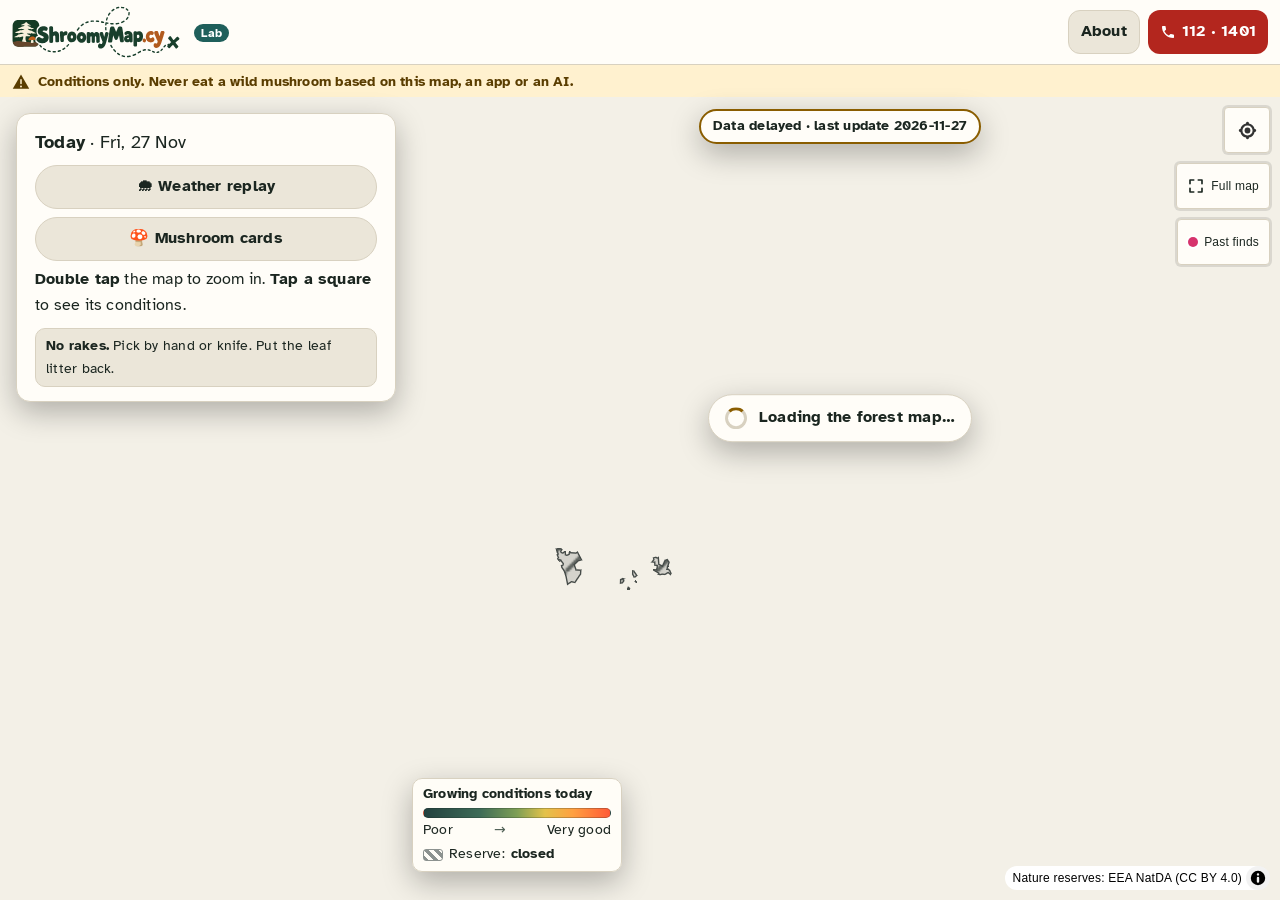
==== commit 00c1f546: "Lab: built copy 2026-11-27 Co-Authored-By: Claude Fable 5.2 <noreply@anthropic.com>" ====
--- a/index.html
+++ b/index.html
@@ -14,10 +14,10 @@
   <link rel="icon" href="brand/icon-32.png" sizes="32x32" type="image/png" />
   <link rel="apple-touch-icon" href="brand/apple-touch-icon.png" />
   <link rel="manifest" href="site.webmanifest" />
-  <script type="module" crossorigin src="./assets/main-C5RumXtA.js"></script>
+  <script type="module" crossorigin src="./assets/main-Bc8Q40LL.js"></script>
   <link rel="modulepreload" crossorigin href="./assets/lang-DAyDo4pq.js">
   <link rel="stylesheet" crossorigin href="./assets/lang-KYAJsBeA.css">
-  <link rel="stylesheet" crossorigin href="./assets/main-DDSyw2Ic.css">
+  <link rel="stylesheet" crossorigin href="./assets/main-GpQoMwe-.css">
 </head>
 <body>
   <div class="app">
--- a/assets/main-GpQoMwe-.css
+++ b/assets/main-GpQoMwe-.css
@@ -0,0 +1 @@
+.maplibregl-map{-webkit-tap-highlight-color:#0000;-webkit-touch-callout:none;font:12px/20px Helvetica Neue,Arial,Helvetica,sans-serif;position:relative;overflow:hidden}.maplibregl-canvas{position:absolute;top:0;left:0}.maplibregl-map:fullscreen{width:100%;height:100%}.maplibregl-ctrl-group button.maplibregl-ctrl-compass{touch-action:none}.maplibregl-canvas-container.maplibregl-interactive,.maplibregl-ctrl-group button.maplibregl-ctrl-compass{cursor:grab;-webkit-user-select:none;user-select:none}.maplibregl-canvas-container.maplibregl-interactive.maplibregl-track-pointer{cursor:pointer}.maplibregl-canvas-container.maplibregl-interactive:active,.maplibregl-ctrl-group button.maplibregl-ctrl-compass:active{cursor:grabbing}.maplibregl-canvas-container.maplibregl-touch-zoom-rotate,.maplibregl-canvas-container.maplibregl-touch-zoom-rotate .maplibregl-canvas{touch-action:pan-x pan-y}.maplibregl-canvas-container.maplibregl-touch-drag-pan,.maplibregl-canvas-container.maplibregl-touch-drag-pan .maplibregl-canvas{touch-action:pinch-zoom}.maplibregl-canvas-container.maplibregl-touch-zoom-rotate.maplibregl-touch-drag-pan,.maplibregl-canvas-container.maplibregl-touch-zoom-rotate.maplibregl-touch-drag-pan .maplibregl-canvas{touch-action:none}.maplibregl-canvas-container.maplibregl-touch-drag-pan.maplibregl-cooperative-gestures,.maplibregl-canvas-container.maplibregl-touch-drag-pan.maplibregl-cooperative-gestures .maplibregl-canvas{touch-action:pan-x pan-y}.maplibregl-ctrl-bottom-left,.maplibregl-ctrl-bottom-right,.maplibregl-ctrl-top-left,.maplibregl-ctrl-top-right{pointer-events:none;z-index:2;position:absolute}.maplibregl-ctrl-top-left{top:0;left:0}.maplibregl-ctrl-top-right{top:0;right:0}.maplibregl-ctrl-bottom-left{bottom:0;left:0}.maplibregl-ctrl-bottom-right{bottom:0;right:0}.maplibregl-ctrl{clear:both;pointer-events:auto;transform:translate(0)}.maplibregl-ctrl-top-left .maplibregl-ctrl{float:left;margin:10px 0 0 10px}.maplibregl-ctrl-top-right .maplibregl-ctrl{float:right;margin:10px 10px 0 0}.maplibregl-ctrl-bottom-left .maplibregl-ctrl{float:left;margin:0 0 10px 10px}.maplibregl-ctrl-bottom-right .maplibregl-ctrl{float:right;margin:0 10px 10px 0}.maplibregl-ctrl-group{background:#fff;border-radius:4px}.maplibregl-ctrl-group:not(:empty){box-shadow:0 0 0 2px #0000001a}.maplibregl-ctrl-group button{box-sizing:border-box;cursor:pointer;background-color:#0000;border:0;outline:none;width:29px;height:29px;padding:0;display:block}.maplibregl-ctrl button{-webkit-user-select:none;user-select:none}.maplibregl-ctrl-group button+button{border-top:1px solid #ddd}.maplibregl-ctrl button .maplibregl-ctrl-icon{background-position:50%;background-repeat:no-repeat;width:100%;height:100%;display:block}@media (forced-colors:active){.maplibregl-ctrl-group:not(:empty){box-shadow:0 0 0 2px buttontext}.maplibregl-ctrl-icon{background-color:#0000}.maplibregl-ctrl-group button+button{border-top:1px solid buttontext}}.maplibregl-ctrl button::-moz-focus-inner{border:0;padding:0}.maplibregl-ctrl-attrib-button:focus,.maplibregl-ctrl-group button:focus{box-shadow:0 0 2px 2px #0096ff}.maplibregl-ctrl button:disabled{cursor:not-allowed}.maplibregl-ctrl button:disabled .maplibregl-ctrl-icon{opacity:.25}@media (hover:hover){.maplibregl-ctrl button:not(:disabled):hover{background-color:#0000000d}}.maplibregl-ctrl button:not(:disabled):active{background-color:#0000000d}.maplibregl-ctrl-group button:focus:focus-visible{box-shadow:0 0 2px 2px #0096ff}.maplibregl-ctrl-group button:focus:not(:focus-visible){box-shadow:none}.maplibregl-ctrl-group button:focus:first-child{border-radius:4px 4px 0 0}.maplibregl-ctrl-group button:focus:last-child{border-radius:0 0 4px 4px}.maplibregl-ctrl-group button:focus:only-child{border-radius:inherit}.maplibregl-ctrl button.maplibregl-ctrl-zoom-out .maplibregl-ctrl-icon{background-image:url("data:image/svg+xml;charset=utf-8,%3Csvg xmlns='http://www.w3.org/2000/svg' width='29' height='29' viewBox='0 0 29 29' fill='%23333'%3E %3Cpath d='M10 13c-.75 0-1.5.75-1.5 1.5S9.25 16 10 16h9c.75 0 1.5-.75 1.5-1.5S19.75 13 19 13z'/%3E %3C/svg%3E")}.maplibregl-ctrl button.maplibregl-ctrl-zoom-in .maplibregl-ctrl-icon{background-image:url("data:image/svg+xml;charset=utf-8,%3Csvg xmlns='http://www.w3.org/2000/svg' width='29' height='29' viewBox='0 0 29 29' fill='%23333'%3E %3Cpath d='M14.5 8.5c-.75 0-1.5.75-1.5 1.5v3h-3c-.75 0-1.5.75-1.5 1.5S9.25 16 10 16h3v3c0 .75.75 1.5 1.5 1.5S16 19.75 16 19v-3h3c.75 0 1.5-.75 1.5-1.5S19.75 13 19 13h-3v-3c0-.75-.75-1.5-1.5-1.5'/%3E %3C/svg%3E")}@media (forced-colors:active){.maplibregl-ctrl button.maplibregl-ctrl-zoom-out .maplibregl-ctrl-icon{background-image:url("data:image/svg+xml;charset=utf-8,%3Csvg xmlns='http://www.w3.org/2000/svg' width='29' height='29' viewBox='0 0 29 29' fill='%23fff'%3E %3Cpath d='M10 13c-.75 0-1.5.75-1.5 1.5S9.25 16 10 16h9c.75 0 1.5-.75 1.5-1.5S19.75 13 19 13z'/%3E %3C/svg%3E")}.maplibregl-ctrl button.maplibregl-ctrl-zoom-in .maplibregl-ctrl-icon{background-image:url("data:image/svg+xml;charset=utf-8,%3Csvg xmlns='http://www.w3.org/2000/svg' width='29' height='29' viewBox='0 0 29 29' fill='%23fff'%3E %3Cpath d='M14.5 8.5c-.75 0-1.5.75-1.5 1.5v3h-3c-.75 0-1.5.75-1.5 1.5S9.25 16 10 16h3v3c0 .75.75 1.5 1.5 1.5S16 19.75 16 19v-3h3c.75 0 1.5-.75 1.5-1.5S19.75 13 19 13h-3v-3c0-.75-.75-1.5-1.5-1.5'/%3E %3C/svg%3E")}}@media (forced-colors:active) and (prefers-color-scheme:light){.maplibregl-ctrl button.maplibregl-ctrl-zoom-out .maplibregl-ctrl-icon{background-image:url("data:image/svg+xml;charset=utf-8,%3Csvg xmlns='http://www.w3.org/2000/svg' width='29' height='29' viewBox='0 0 29 29' fill='%23000'%3E %3Cpath d='M10 13c-.75 0-1.5.75-1.5 1.5S9.25 16 10 16h9c.75 0 1.5-.75 1.5-1.5S19.75 13 19 13z'/%3E %3C/svg%3E")}.maplibregl-ctrl button.maplibregl-ctrl-zoom-in .maplibregl-ctrl-icon{background-image:url("data:image/svg+xml;charset=utf-8,%3Csvg xmlns='http://www.w3.org/2000/svg' width='29' height='29' viewBox='0 0 29 29' fill='%23000'%3E %3Cpath d='M14.5 8.5c-.75 0-1.5.75-1.5 1.5v3h-3c-.75 0-1.5.75-1.5 1.5S9.25 16 10 16h3v3c0 .75.75 1.5 1.5 1.5S16 19.75 16 19v-3h3c.75 0 1.5-.75 1.5-1.5S19.75 13 19 13h-3v-3c0-.75-.75-1.5-1.5-1.5'/%3E %3C/svg%3E")}}.maplibregl-ctrl button.maplibregl-ctrl-fullscreen .maplibregl-ctrl-icon{background-image:url("data:image/svg+xml;charset=utf-8,%3Csvg xmlns='http://www.w3.org/2000/svg' width='29' height='29' viewBox='0 0 29 29' fill='%23333'%3E %3Cpath d='M24 16v5.5c0 1.75-.75 2.5-2.5 2.5H16v-1l3-1.5-4-5.5 1-1 5.5 4 1.5-3zM6 16l1.5 3 5.5-4 1 1-4 5.5 3 1.5v1H7.5C5.75 24 5 23.25 5 21.5V16zm7-11v1l-3 1.5 4 5.5-1 1-5.5-4L6 13H5V7.5C5 5.75 5.75 5 7.5 5zm11 2.5c0-1.75-.75-2.5-2.5-2.5H16v1l3 1.5-4 5.5 1 1 5.5-4 1.5 3h1z'/%3E %3C/svg%3E")}.maplibregl-ctrl button.maplibregl-ctrl-shrink .maplibregl-ctrl-icon{background-image:url("data:image/svg+xml;charset=utf-8,%3Csvg xmlns='http://www.w3.org/2000/svg' width='29' height='29' viewBox='0 0 29 29'%3E %3Cpath d='M18.5 16c-1.75 0-2.5.75-2.5 2.5V24h1l1.5-3 5.5 4 1-1-4-5.5 3-1.5v-1zM13 18.5c0-1.75-.75-2.5-2.5-2.5H5v1l3 1.5L4 24l1 1 5.5-4 1.5 3h1zm3-8c0 1.75.75 2.5 2.5 2.5H24v-1l-3-1.5L25 5l-1-1-5.5 4L17 5h-1zM10.5 13c1.75 0 2.5-.75 2.5-2.5V5h-1l-1.5 3L5 4 4 5l4 5.5L5 12v1z'/%3E %3C/svg%3E")}@media (forced-colors:active){.maplibregl-ctrl button.maplibregl-ctrl-fullscreen .maplibregl-ctrl-icon{background-image:url("data:image/svg+xml;charset=utf-8,%3Csvg xmlns='http://www.w3.org/2000/svg' width='29' height='29' viewBox='0 0 29 29' fill='%23fff'%3E %3Cpath d='M24 16v5.5c0 1.75-.75 2.5-2.5 2.5H16v-1l3-1.5-4-5.5 1-1 5.5 4 1.5-3zM6 16l1.5 3 5.5-4 1 1-4 5.5 3 1.5v1H7.5C5.75 24 5 23.25 5 21.5V16zm7-11v1l-3 1.5 4 5.5-1 1-5.5-4L6 13H5V7.5C5 5.75 5.75 5 7.5 5zm11 2.5c0-1.75-.75-2.5-2.5-2.5H16v1l3 1.5-4 5.5 1 1 5.5-4 1.5 3h1z'/%3E %3C/svg%3E")}.maplibregl-ctrl button.maplibregl-ctrl-shrink .maplibregl-ctrl-icon{background-image:url("data:image/svg+xml;charset=utf-8,%3Csvg xmlns='http://www.w3.org/2000/svg' width='29' height='29' viewBox='0 0 29 29' fill='%23fff'%3E %3Cpath d='M18.5 16c-1.75 0-2.5.75-2.5 2.5V24h1l1.5-3 5.5 4 1-1-4-5.5 3-1.5v-1zM13 18.5c0-1.75-.75-2.5-2.5-2.5H5v1l3 1.5L4 24l1 1 5.5-4 1.5 3h1zm3-8c0 1.75.75 2.5 2.5 2.5H24v-1l-3-1.5L25 5l-1-1-5.5 4L17 5h-1zM10.5 13c1.75 0 2.5-.75 2.5-2.5V5h-1l-1.5 3L5 4 4 5l4 5.5L5 12v1z'/%3E %3C/svg%3E")}}@media (forced-colors:active) and (prefers-color-scheme:light){.maplibregl-ctrl button.maplibregl-ctrl-fullscreen .maplibregl-ctrl-icon{background-image:url("data:image/svg+xml;charset=utf-8,%3Csvg xmlns='http://www.w3.org/2000/svg' width='29' height='29' viewBox='0 0 29 29' fill='%23000'%3E %3Cpath d='M24 16v5.5c0 1.75-.75 2.5-2.5 2.5H16v-1l3-1.5-4-5.5 1-1 5.5 4 1.5-3zM6 16l1.5 3 5.5-4 1 1-4 5.5 3 1.5v1H7.5C5.75 24 5 23.25 5 21.5V16zm7-11v1l-3 1.5 4 5.5-1 1-5.5-4L6 13H5V7.5C5 5.75 5.75 5 7.5 5zm11 2.5c0-1.75-.75-2.5-2.5-2.5H16v1l3 1.5-4 5.5 1 1 5.5-4 1.5 3h1z'/%3E %3C/svg%3E")}.maplibregl-ctrl button.maplibregl-ctrl-shrink .maplibregl-ctrl-icon{background-image:url("data:image/svg+xml;charset=utf-8,%3Csvg xmlns='http://www.w3.org/2000/svg' width='29' height='29' viewBox='0 0 29 29' fill='%23000'%3E %3Cpath d='M18.5 16c-1.75 0-2.5.75-2.5 2.5V24h1l1.5-3 5.5 4 1-1-4-5.5 3-1.5v-1zM13 18.5c0-1.75-.75-2.5-2.5-2.5H5v1l3 1.5L4 24l1 1 5.5-4 1.5 3h1zm3-8c0 1.75.75 2.5 2.5 2.5H24v-1l-3-1.5L25 5l-1-1-5.5 4L17 5h-1zM10.5 13c1.75 0 2.5-.75 2.5-2.5V5h-1l-1.5 3L5 4 4 5l4 5.5L5 12v1z'/%3E %3C/svg%3E")}}.maplibregl-ctrl button.maplibregl-ctrl-compass .maplibregl-ctrl-icon{background-image:url("data:image/svg+xml;charset=utf-8,%3Csvg xmlns='http://www.w3.org/2000/svg' width='29' height='29' viewBox='0 0 29 29' fill='%23333'%3E %3Cpath d='m10.5 14 4-8 4 8z'/%3E %3Cpath fill='%23ccc' d='m10.5 16 4 8 4-8z'/%3E %3C/svg%3E")}@media (forced-colors:active){.maplibregl-ctrl button.maplibregl-ctrl-compass .maplibregl-ctrl-icon{background-image:url("data:image/svg+xml;charset=utf-8,%3Csvg xmlns='http://www.w3.org/2000/svg' width='29' height='29' viewBox='0 0 29 29' fill='%23fff'%3E %3Cpath d='m10.5 14 4-8 4 8z'/%3E %3Cpath fill='%23ccc' d='m10.5 16 4 8 4-8z'/%3E %3C/svg%3E")}}@media (forced-colors:active) and (prefers-color-scheme:light){.maplibregl-ctrl button.maplibregl-ctrl-compass .maplibregl-ctrl-icon{background-image:url("data:image/svg+xml;charset=utf-8,%3Csvg xmlns='http://www.w3.org/2000/svg' width='29' height='29' viewBox='0 0 29 29' fill='%23000'%3E %3Cpath d='m10.5 14 4-8 4 8z'/%3E %3Cpath fill='%23ccc' d='m10.5 16 4 8 4-8z'/%3E %3C/svg%3E")}}.maplibregl-ctrl button.maplibregl-ctrl-globe .maplibregl-ctrl-icon{background-image:url("data:image/svg+xml;charset=utf-8,%3Csvg xmlns='http://www.w3.org/2000/svg' width='22' height='22' fill='none' viewBox='0 0 22 22' stroke='%23333'%3E %3Ccircle cx='11' cy='11' r='8.5'/%3E %3Cpath d='M17.5 11c0 4.819-3.02 8.5-6.5 8.5S4.5 15.819 4.5 11 7.52 2.5 11 2.5s6.5 3.681 6.5 8.5Z'/%3E %3Cpath d='M13.5 11c0 2.447-.331 4.64-.853 6.206-.262.785-.562 1.384-.872 1.777-.314.399-.58.517-.775.517-.195 0-.461-.118-.775-.517-.31-.393-.61-.992-.872-1.777C8.831 15.64 8.5 13.446 8.5 11c0-2.447.331-4.64.853-6.206.262-.785.562-1.384.872-1.777.314-.399.58-.517.775-.517.195 0 .461.118.775.517.31.393.61.992.872 1.777.522 1.565.853 3.76.853 6.206Z'/%3E %3Cpath d='M11 7.5c-1.909 0-3.622-.166-4.845-.428-.616-.132-1.08-.283-1.379-.434a1.333 1.333 0 0 1-.224-.138c.047-.038.12-.085.224-.138.299-.151.763-.302 1.379-.434C7.378 5.666 9.091 5.5 11 5.5c1.909 0 3.622.166 4.845.428.616.132 1.08.283 1.379.434.105.053.177.1.224.138-.047.038-.12.085-.224.138-.299.151-.763.302-1.379.434-1.223.262-2.936.428-4.845.428ZM4.486 6.436ZM11 16.5c-1.909 0-3.622-.166-4.845-.428-.616-.132-1.08-.283-1.379-.434a1.33 1.33 0 0 1-.224-.138 1.33 1.33 0 0 1 .224-.138c.299-.151.763-.302 1.379-.434C7.378 14.666 9.091 14.5 11 14.5c1.909 0 3.622.166 4.845.428.616.132 1.08.283 1.379.434.105.053.177.1.224.138a1.33 1.33 0 0 1-.224.138c-.299.151-.763.302-1.379.434-1.223.262-2.936.428-4.845.428Zm-6.514-1.064ZM11 12.5c-2.46 0-4.672-.222-6.255-.574-.796-.177-1.406-.38-1.805-.59a1.465 1.465 0 0 1-.39-.272.293.293 0 0 1-.047-.064.293.293 0 0 1 .048-.064c.066-.073.189-.167.389-.272.399-.21 1.009-.413 1.805-.59C6.328 9.722 8.54 9.5 11 9.5s4.672.222 6.256.574c.795.177 1.405.38 1.804.59.2.105.323.2.39.272a.33.33 0 0 1 .047.064.293.293 0 0 1-.048.064 1.435 1.435 0 0 1-.389.272c-.399.21-1.009.413-1.804.59-1.584.352-3.796.574-6.256.574Zm-8.501-1.51v.002-.002Zm0 .018v.002-.002Zm17.002.002v-.002.002Zm0-.018v-.002.002Z'/%3E %3C/svg%3E")}.maplibregl-ctrl button.maplibregl-ctrl-globe-enabled .maplibregl-ctrl-icon{background-image:url("data:image/svg+xml;charset=utf-8,%3Csvg xmlns='http://www.w3.org/2000/svg' width='22' height='22' fill='none' viewBox='0 0 22 22' stroke='%2333b5e5'%3E %3Ccircle cx='11' cy='11' r='8.5'/%3E %3Cpath d='M17.5 11c0 4.819-3.02 8.5-6.5 8.5S4.5 15.819 4.5 11 7.52 2.5 11 2.5s6.5 3.681 6.5 8.5Z'/%3E %3Cpath d='M13.5 11c0 2.447-.331 4.64-.853 6.206-.262.785-.562 1.384-.872 1.777-.314.399-.58.517-.775.517-.195 0-.461-.118-.775-.517-.31-.393-.61-.992-.872-1.777C8.831 15.64 8.5 13.446 8.5 11c0-2.447.331-4.64.853-6.206.262-.785.562-1.384.872-1.777.314-.399.58-.517.775-.517.195 0 .461.118.775.517.31.393.61.992.872 1.777.522 1.565.853 3.76.853 6.206Z'/%3E %3Cpath d='M11 7.5c-1.909 0-3.622-.166-4.845-.428-.616-.132-1.08-.283-1.379-.434a1.333 1.333 0 0 1-.224-.138c.047-.038.12-.085.224-.138.299-.151.763-.302 1.379-.434C7.378 5.666 9.091 5.5 11 5.5c1.909 0 3.622.166 4.845.428.616.132 1.08.283 1.379.434.105.053.177.1.224.138-.047.038-.12.085-.224.138-.299.151-.763.302-1.379.434-1.223.262-2.936.428-4.845.428ZM4.486 6.436ZM11 16.5c-1.909 0-3.622-.166-4.845-.428-.616-.132-1.08-.283-1.379-.434a1.33 1.33 0 0 1-.224-.138 1.33 1.33 0 0 1 .224-.138c.299-.151.763-.302 1.379-.434C7.378 14.666 9.091 14.5 11 14.5c1.909 0 3.622.166 4.845.428.616.132 1.08.283 1.379.434.105.053.177.1.224.138a1.33 1.33 0 0 1-.224.138c-.299.151-.763.302-1.379.434-1.223.262-2.936.428-4.845.428Zm-6.514-1.064ZM11 12.5c-2.46 0-4.672-.222-6.255-.574-.796-.177-1.406-.38-1.805-.59a1.465 1.465 0 0 1-.39-.272.293.293 0 0 1-.047-.064.293.293 0 0 1 .048-.064c.066-.073.189-.167.389-.272.399-.21 1.009-.413 1.805-.59C6.328 9.722 8.54 9.5 11 9.5s4.672.222 6.256.574c.795.177 1.405.38 1.804.59.2.105.323.2.39.272a.33.33 0 0 1 .047.064.293.293 0 0 1-.048.064 1.435 1.435 0 0 1-.389.272c-.399.21-1.009.413-1.804.59-1.584.352-3.796.574-6.256.574Zm-8.501-1.51v.002-.002Zm0 .018v.002-.002Zm17.002.002v-.002.002Zm0-.018v-.002.002Z'/%3E %3C/svg%3E")}.maplibregl-ctrl button.maplibregl-ctrl-terrain .maplibregl-ctrl-icon{background-image:url("data:image/svg+xml;charset=utf-8,%3Csvg xmlns='http://www.w3.org/2000/svg' width='22' height='22' viewBox='0 0 22 22' fill='%23333'%3E %3Cpath d='m1.754 13.406 4.453-4.851 3.09 3.09 3.281 3.277.969-.969-3.309-3.312 3.844-4.121 6.148 6.886h1.082v-.855l-7.207-8.07-4.84 5.187L6.169 6.57l-5.48 5.965v.871ZM.688 16.844h20.625v1.375H.688Zm0 0'/%3E %3C/svg%3E")}.maplibregl-ctrl button.maplibregl-ctrl-terrain-enabled .maplibregl-ctrl-icon{background-image:url("data:image/svg+xml;charset=utf-8,%3Csvg xmlns='http://www.w3.org/2000/svg' width='22' height='22' viewBox='0 0 22 22' fill='%2333b5e5'%3E %3Cpath d='m1.754 13.406 4.453-4.851 3.09 3.09 3.281 3.277.969-.969-3.309-3.312 3.844-4.121 6.148 6.886h1.082v-.855l-7.207-8.07-4.84 5.187L6.169 6.57l-5.48 5.965v.871ZM.688 16.844h20.625v1.375H.688Zm0 0'/%3E %3C/svg%3E")}.maplibregl-ctrl button.maplibregl-ctrl-geolocate .maplibregl-ctrl-icon{background-image:url("data:image/svg+xml;charset=utf-8,%3Csvg xmlns='http://www.w3.org/2000/svg' width='29' height='29' viewBox='0 0 20 20' fill='%23333'%3E %3Cpath d='M10 4C9 4 9 5 9 5v.1A5 5 0 0 0 5.1 9H5s-1 0-1 1 1 1 1 1h.1A5 5 0 0 0 9 14.9v.1s0 1 1 1 1-1 1-1v-.1a5 5 0 0 0 3.9-3.9h.1s1 0 1-1-1-1-1-1h-.1A5 5 0 0 0 11 5.1V5s0-1-1-1m0 2.5a3.5 3.5 0 1 1 0 7 3.5 3.5 0 1 1 0-7'/%3E %3Ccircle id='dot' cx='10' cy='10' r='2'/%3E %3Cpath id='stroke' d='m14 5 1 1-9 9-1-1z' display='none'/%3E %3C/svg%3E")}.maplibregl-ctrl button.maplibregl-ctrl-geolocate:disabled .maplibregl-ctrl-icon{background-image:url("data:image/svg+xml;charset=utf-8,%3Csvg xmlns='http://www.w3.org/2000/svg' width='29' height='29' viewBox='0 0 20 20' fill='%23aaa'%3E %3Cpath d='M10 4C9 4 9 5 9 5v.1A5 5 0 0 0 5.1 9H5s-1 0-1 1 1 1 1 1h.1A5 5 0 0 0 9 14.9v.1s0 1 1 1 1-1 1-1v-.1a5 5 0 0 0 3.9-3.9h.1s1 0 1-1-1-1-1-1h-.1A5 5 0 0 0 11 5.1V5s0-1-1-1m0 2.5a3.5 3.5 0 1 1 0 7 3.5 3.5 0 1 1 0-7'/%3E %3Ccircle id='dot' cx='10' cy='10' r='2'/%3E %3Cpath id='stroke' d='m14 5 1 1-9 9-1-1z' fill='%23f00'/%3E %3C/svg%3E")}.maplibregl-ctrl button.maplibregl-ctrl-geolocate.maplibregl-ctrl-geolocate-active .maplibregl-ctrl-icon{background-image:url("data:image/svg+xml;charset=utf-8,%3Csvg xmlns='http://www.w3.org/2000/svg' width='29' height='29' viewBox='0 0 20 20' fill='%2333b5e5'%3E %3Cpath d='M10 4C9 4 9 5 9 5v.1A5 5 0 0 0 5.1 9H5s-1 0-1 1 1 1 1 1h.1A5 5 0 0 0 9 14.9v.1s0 1 1 1 1-1 1-1v-.1a5 5 0 0 0 3.9-3.9h.1s1 0 1-1-1-1-1-1h-.1A5 5 0 0 0 11 5.1V5s0-1-1-1m0 2.5a3.5 3.5 0 1 1 0 7 3.5 3.5 0 1 1 0-7'/%3E %3Ccircle id='dot' cx='10' cy='10' r='2'/%3E %3Cpath id='stroke' d='m14 5 1 1-9 9-1-1z' display='none'/%3E %3C/svg%3E")}.maplibregl-ctrl button.maplibregl-ctrl-geolocate.maplibregl-ctrl-geolocate-active-error .maplibregl-ctrl-icon{background-image:url("data:image/svg+xml;charset=utf-8,%3Csvg xmlns='http://www.w3.org/2000/svg' width='29' height='29' viewBox='0 0 20 20' fill='%23e58978'%3E %3Cpath d='M10 4C9 4 9 5 9 5v.1A5 5 0 0 0 5.1 9H5s-1 0-1 1 1 1 1 1h.1A5 5 0 0 0 9 14.9v.1s0 1 1 1 1-1 1-1v-.1a5 5 0 0 0 3.9-3.9h.1s1 0 1-1-1-1-1-1h-.1A5 5 0 0 0 11 5.1V5s0-1-1-1m0 2.5a3.5 3.5 0 1 1 0 7 3.5 3.5 0 1 1 0-7'/%3E %3Ccircle id='dot' cx='10' cy='10' r='2'/%3E %3Cpath id='stroke' d='m14 5 1 1-9 9-1-1z' display='none'/%3E %3C/svg%3E")}.maplibregl-ctrl button.maplibregl-ctrl-geolocate.maplibregl-ctrl-geolocate-background .maplibregl-ctrl-icon{background-image:url("data:image/svg+xml;charset=utf-8,%3Csvg xmlns='http://www.w3.org/2000/svg' width='29' height='29' viewBox='0 0 20 20' fill='%2333b5e5'%3E %3Cpath d='M10 4C9 4 9 5 9 5v.1A5 5 0 0 0 5.1 9H5s-1 0-1 1 1 1 1 1h.1A5 5 0 0 0 9 14.9v.1s0 1 1 1 1-1 1-1v-.1a5 5 0 0 0 3.9-3.9h.1s1 0 1-1-1-1-1-1h-.1A5 5 0 0 0 11 5.1V5s0-1-1-1m0 2.5a3.5 3.5 0 1 1 0 7 3.5 3.5 0 1 1 0-7'/%3E %3Ccircle id='dot' cx='10' cy='10' r='2' display='none'/%3E %3Cpath id='stroke' d='m14 5 1 1-9 9-1-1z' display='none'/%3E %3C/svg%3E")}.maplibregl-ctrl button.maplibregl-ctrl-geolocate.maplibregl-ctrl-geolocate-background-error .maplibregl-ctrl-icon{background-image:url("data:image/svg+xml;charset=utf-8,%3Csvg xmlns='http://www.w3.org/2000/svg' width='29' height='29' viewBox='0 0 20 20' fill='%23e54e33'%3E %3Cpath d='M10 4C9 4 9 5 9 5v.1A5 5 0 0 0 5.1 9H5s-1 0-1 1 1 1 1 1h.1A5 5 0 0 0 9 14.9v.1s0 1 1 1 1-1 1-1v-.1a5 5 0 0 0 3.9-3.9h.1s1 0 1-1-1-1-1-1h-.1A5 5 0 0 0 11 5.1V5s0-1-1-1m0 2.5a3.5 3.5 0 1 1 0 7 3.5 3.5 0 1 1 0-7'/%3E %3Ccircle id='dot' cx='10' cy='10' r='2' display='none'/%3E %3Cpath id='stroke' d='m14 5 1 1-9 9-1-1z' display='none'/%3E %3C/svg%3E")}.maplibregl-ctrl button.maplibregl-ctrl-geolocate.maplibregl-ctrl-geolocate-waiting .maplibregl-ctrl-icon{animation:2s linear infinite maplibregl-spin}@media (forced-colors:active){.maplibregl-ctrl button.maplibregl-ctrl-geolocate .maplibregl-ctrl-icon{background-image:url("data:image/svg+xml;charset=utf-8,%3Csvg xmlns='http://www.w3.org/2000/svg' width='29' height='29' viewBox='0 0 20 20' fill='%23fff'%3E %3Cpath d='M10 4C9 4 9 5 9 5v.1A5 5 0 0 0 5.1 9H5s-1 0-1 1 1 1 1 1h.1A5 5 0 0 0 9 14.9v.1s0 1 1 1 1-1 1-1v-.1a5 5 0 0 0 3.9-3.9h.1s1 0 1-1-1-1-1-1h-.1A5 5 0 0 0 11 5.1V5s0-1-1-1m0 2.5a3.5 3.5 0 1 1 0 7 3.5 3.5 0 1 1 0-7'/%3E %3Ccircle id='dot' cx='10' cy='10' r='2'/%3E %3Cpath id='stroke' d='m14 5 1 1-9 9-1-1z' display='none'/%3E %3C/svg%3E")}.maplibregl-ctrl button.maplibregl-ctrl-geolocate:disabled .maplibregl-ctrl-icon{background-image:url("data:image/svg+xml;charset=utf-8,%3Csvg xmlns='http://www.w3.org/2000/svg' width='29' height='29' viewBox='0 0 20 20' fill='%23999'%3E %3Cpath d='M10 4C9 4 9 5 9 5v.1A5 5 0 0 0 5.1 9H5s-1 0-1 1 1 1 1 1h.1A5 5 0 0 0 9 14.9v.1s0 1 1 1 1-1 1-1v-.1a5 5 0 0 0 3.9-3.9h.1s1 0 1-1-1-1-1-1h-.1A5 5 0 0 0 11 5.1V5s0-1-1-1m0 2.5a3.5 3.5 0 1 1 0 7 3.5 3.5 0 1 1 0-7'/%3E %3Ccircle id='dot' cx='10' cy='10' r='2'/%3E %3Cpath id='stroke' d='m14 5 1 1-9 9-1-1z' fill='%23f00'/%3E %3C/svg%3E")}.maplibregl-ctrl button.maplibregl-ctrl-geolocate.maplibregl-ctrl-geolocate-active .maplibregl-ctrl-icon{background-image:url("data:image/svg+xml;charset=utf-8,%3Csvg xmlns='http://www.w3.org/2000/svg' width='29' height='29' viewBox='0 0 20 20' fill='%2333b5e5'%3E %3Cpath d='M10 4C9 4 9 5 9 5v.1A5 5 0 0 0 5.1 9H5s-1 0-1 1 1 1 1 1h.1A5 5 0 0 0 9 14.9v.1s0 1 1 1 1-1 1-1v-.1a5 5 0 0 0 3.9-3.9h.1s1 0 1-1-1-1-1-1h-.1A5 5 0 0 0 11 5.1V5s0-1-1-1m0 2.5a3.5 3.5 0 1 1 0 7 3.5 3.5 0 1 1 0-7'/%3E %3Ccircle id='dot' cx='10' cy='10' r='2'/%3E %3Cpath id='stroke' d='m14 5 1 1-9 9-1-1z' display='none'/%3E %3C/svg%3E")}.maplibregl-ctrl button.maplibregl-ctrl-geolocate.maplibregl-ctrl-geolocate-active-error .maplibregl-ctrl-icon{background-image:url("data:image/svg+xml;charset=utf-8,%3Csvg xmlns='http://www.w3.org/2000/svg' width='29' height='29' viewBox='0 0 20 20' fill='%23e58978'%3E %3Cpath d='M10 4C9 4 9 5 9 5v.1A5 5 0 0 0 5.1 9H5s-1 0-1 1 1 1 1 1h.1A5 5 0 0 0 9 14.9v.1s0 1 1 1 1-1 1-1v-.1a5 5 0 0 0 3.9-3.9h.1s1 0 1-1-1-1-1-1h-.1A5 5 0 0 0 11 5.1V5s0-1-1-1m0 2.5a3.5 3.5 0 1 1 0 7 3.5 3.5 0 1 1 0-7'/%3E %3Ccircle id='dot' cx='10' cy='10' r='2'/%3E %3Cpath id='stroke' d='m14 5 1 1-9 9-1-1z' display='none'/%3E %3C/svg%3E")}.maplibregl-ctrl button.maplibregl-ctrl-geolocate.maplibregl-ctrl-geolocate-background .maplibregl-ctrl-icon{background-image:url("data:image/svg+xml;charset=utf-8,%3Csvg xmlns='http://www.w3.org/2000/svg' width='29' height='29' viewBox='0 0 20 20' fill='%2333b5e5'%3E %3Cpath d='M10 4C9 4 9 5 9 5v.1A5 5 0 0 0 5.1 9H5s-1 0-1 1 1 1 1 1h.1A5 5 0 0 0 9 14.9v.1s0 1 1 1 1-1 1-1v-.1a5 5 0 0 0 3.9-3.9h.1s1 0 1-1-1-1-1-1h-.1A5 5 0 0 0 11 5.1V5s0-1-1-1m0 2.5a3.5 3.5 0 1 1 0 7 3.5 3.5 0 1 1 0-7'/%3E %3Ccircle id='dot' cx='10' cy='10' r='2' display='none'/%3E %3Cpath id='stroke' d='m14 5 1 1-9 9-1-1z' display='none'/%3E %3C/svg%3E")}.maplibregl-ctrl button.maplibregl-ctrl-geolocate.maplibregl-ctrl-geolocate-background-error .maplibregl-ctrl-icon{background-image:url("data:image/svg+xml;charset=utf-8,%3Csvg xmlns='http://www.w3.org/2000/svg' width='29' height='29' viewBox='0 0 20 20' fill='%23e54e33'%3E %3Cpath d='M10 4C9 4 9 5 9 5v.1A5 5 0 0 0 5.1 9H5s-1 0-1 1 1 1 1 1h.1A5 5 0 0 0 9 14.9v.1s0 1 1 1 1-1 1-1v-.1a5 5 0 0 0 3.9-3.9h.1s1 0 1-1-1-1-1-1h-.1A5 5 0 0 0 11 5.1V5s0-1-1-1m0 2.5a3.5 3.5 0 1 1 0 7 3.5 3.5 0 1 1 0-7'/%3E %3Ccircle id='dot' cx='10' cy='10' r='2' display='none'/%3E %3Cpath id='stroke' d='m14 5 1 1-9 9-1-1z' display='none'/%3E %3C/svg%3E")}}@media (forced-colors:active) and (prefers-color-scheme:light){.maplibregl-ctrl button.maplibregl-ctrl-geolocate .maplibregl-ctrl-icon{background-image:url("data:image/svg+xml;charset=utf-8,%3Csvg xmlns='http://www.w3.org/2000/svg' width='29' height='29' viewBox='0 0 20 20' fill='%23000'%3E %3Cpath d='M10 4C9 4 9 5 9 5v.1A5 5 0 0 0 5.1 9H5s-1 0-1 1 1 1 1 1h.1A5 5 0 0 0 9 14.9v.1s0 1 1 1 1-1 1-1v-.1a5 5 0 0 0 3.9-3.9h.1s1 0 1-1-1-1-1-1h-.1A5 5 0 0 0 11 5.1V5s0-1-1-1m0 2.5a3.5 3.5 0 1 1 0 7 3.5 3.5 0 1 1 0-7'/%3E %3Ccircle id='dot' cx='10' cy='10' r='2'/%3E %3Cpath id='stroke' d='m14 5 1 1-9 9-1-1z' display='none'/%3E %3C/svg%3E")}.maplibregl-ctrl button.maplibregl-ctrl-geolocate:disabled .maplibregl-ctrl-icon{background-image:url("data:image/svg+xml;charset=utf-8,%3Csvg xmlns='http://www.w3.org/2000/svg' width='29' height='29' viewBox='0 0 20 20' fill='%23666'%3E %3Cpath d='M10 4C9 4 9 5 9 5v.1A5 5 0 0 0 5.1 9H5s-1 0-1 1 1 1 1 1h.1A5 5 0 0 0 9 14.9v.1s0 1 1 1 1-1 1-1v-.1a5 5 0 0 0 3.9-3.9h.1s1 0 1-1-1-1-1-1h-.1A5 5 0 0 0 11 5.1V5s0-1-1-1m0 2.5a3.5 3.5 0 1 1 0 7 3.5 3.5 0 1 1 0-7'/%3E %3Ccircle id='dot' cx='10' cy='10' r='2'/%3E %3Cpath id='stroke' d='m14 5 1 1-9 9-1-1z' fill='%23f00'/%3E %3C/svg%3E")}}@keyframes maplibregl-spin{0%{transform:rotate(0)}to{transform:rotate(1turn)}}a.maplibregl-ctrl-logo{cursor:pointer;background-image:url("data:image/svg+xml;charset=utf-8,%3Csvg xmlns='http://www.w3.org/2000/svg' width='88' height='23' fill='none'%3E %3Cpath fill='%23000' fill-opacity='.4' fill-rule='evenodd' d='M17.408 16.796h-1.827l2.501-12.095h.198l3.324 6.533.988 2.19.988-2.19 3.258-6.533h.181l2.6 12.095h-1.81l-1.218-5.644-.362-1.71-.658 1.71-2.929 5.644h-.098l-2.914-5.644-.757-1.71-.345 1.71zm1.958-3.42-.726 3.663a1.255 1.255 0 0 1-1.232 1.011h-1.827a1.255 1.255 0 0 1-1.229-1.509l2.501-12.095a1.255 1.255 0 0 1 1.23-1.001h.197a1.25 1.25 0 0 1 1.12.685l3.19 6.273 3.125-6.263a1.25 1.25 0 0 1 1.123-.695h.181a1.255 1.255 0 0 1 1.227.991l1.443 6.71a5 5 0 0 1 .314-.787l.009-.016a4.6 4.6 0 0 1 1.777-1.887c.782-.46 1.668-.667 2.611-.667a4.6 4.6 0 0 1 1.7.32l.306.134c.21-.16.474-.256.759-.256h1.694a1.255 1.255 0 0 1 1.212.925 1.255 1.255 0 0 1 1.212-.925h1.711c.284 0 .545.094.755.252.613-.3 1.312-.45 2.075-.45 1.356 0 2.557.445 3.482 1.4q.47.48.763 1.064V4.701a1.255 1.255 0 0 1 1.255-1.255h1.86A1.255 1.255 0 0 1 54.44 4.7v9.194h2.217c.19 0 .37.043.532.118v-4.77c0-.356.147-.678.385-.906a2.42 2.42 0 0 1-.682-1.71c0-.665.267-1.253.735-1.7a2.45 2.45 0 0 1 1.722-.674 2.43 2.43 0 0 1 1.705.675q.318.302.504.683V4.7a1.255 1.255 0 0 1 1.255-1.255h1.744A1.255 1.255 0 0 1 65.812 4.7v3.335a4.8 4.8 0 0 1 1.526-.246c.938 0 1.817.214 2.59.69a4.47 4.47 0 0 1 1.67 1.743v-.98a1.255 1.255 0 0 1 1.256-1.256h1.777c.233 0 .451.064.639.174a3.4 3.4 0 0 1 1.567-.372c.346 0 .861.02 1.285.232a1.25 1.25 0 0 1 .689 1.004 4.7 4.7 0 0 1 .853-.588c.795-.44 1.675-.647 2.61-.647 1.385 0 2.65.39 3.525 1.396.836.938 1.168 2.173 1.168 3.528q-.001.515-.056 1.051a1.255 1.255 0 0 1-.947 1.09l.408.952a1.255 1.255 0 0 1-.477 1.552c-.418.268-.92.463-1.458.612-.613.171-1.304.244-2.049.244-1.06 0-2.043-.207-2.886-.698l-.015-.008c-.798-.48-1.419-1.135-1.818-1.963l-.004-.008a5.8 5.8 0 0 1-.548-2.512q0-.429.053-.843a1.3 1.3 0 0 1-.333-.086l-.166-.004c-.223 0-.426.062-.643.228-.03.024-.142.139-.142.59v3.883a1.255 1.255 0 0 1-1.256 1.256h-1.777a1.255 1.255 0 0 1-1.256-1.256V15.69l-.032.057a4.8 4.8 0 0 1-1.86 1.833 5.04 5.04 0 0 1-2.484.634 4.5 4.5 0 0 1-1.935-.424 1.25 1.25 0 0 1-.764.258h-1.71a1.255 1.255 0 0 1-1.256-1.255V7.687a2.4 2.4 0 0 1-.428.625c.253.23.412.561.412.93v7.553a1.255 1.255 0 0 1-1.256 1.255h-1.843a1.25 1.25 0 0 1-.894-.373c-.228.23-.544.373-.894.373H51.32a1.255 1.255 0 0 1-1.256-1.255v-1.251l-.061.117a4.7 4.7 0 0 1-1.782 1.884 4.77 4.77 0 0 1-2.485.67 5.6 5.6 0 0 1-1.485-.188l.009 2.764a1.255 1.255 0 0 1-1.255 1.259h-1.729a1.255 1.255 0 0 1-1.255-1.255v-3.537a1.255 1.255 0 0 1-1.167.793h-1.679a1.25 1.25 0 0 1-.77-.263 4.5 4.5 0 0 1-1.945.429c-.885 0-1.724-.21-2.495-.632l-.017-.01a5 5 0 0 1-1.081-.836 1.255 1.255 0 0 1-1.254 1.312h-1.81a1.255 1.255 0 0 1-1.228-.99l-.782-3.625-2.044 3.939a1.25 1.25 0 0 1-1.115.676h-.098a1.25 1.25 0 0 1-1.116-.68l-2.061-3.994zM35.92 16.63l.207-.114.223-.15q.493-.356.735-.785l.061-.118.033 1.332h1.678V9.242h-1.694l-.033 1.267q-.133-.329-.526-.658l-.032-.028a3.2 3.2 0 0 0-.668-.428l-.27-.12a3.3 3.3 0 0 0-1.235-.23q-1.136-.001-1.974.493a3.36 3.36 0 0 0-1.3 1.382q-.445.89-.444 2.074 0 1.2.51 2.107a3.8 3.8 0 0 0 1.382 1.381 3.9 3.9 0 0 0 1.893.477q.795 0 1.455-.33zm-2.789-5.38q-.576.675-.575 1.762 0 1.102.559 1.794.576.675 1.645.675a2.25 2.25 0 0 0 .934-.19 2.2 2.2 0 0 0 .468-.29l.178-.161a2.2 2.2 0 0 0 .397-.561q.244-.5.244-1.15v-.115q0-.708-.296-1.267l-.043-.077a2.2 2.2 0 0 0-.633-.709l-.13-.086-.047-.028a2.1 2.1 0 0 0-1.073-.285q-1.052 0-1.629.692zm2.316 2.706c.163-.17.28-.407.28-.83v-.114c0-.292-.06-.508-.15-.68a.96.96 0 0 0-.353-.389.85.85 0 0 0-.464-.127c-.4 0-.56.114-.664.239l-.01.012c-.148.174-.275.45-.275.945 0 .506.122.801.27.99.097.11.266.224.68.224.303 0 .504-.09.687-.269zm7.545 1.705a2.6 2.6 0 0 0 .331.423q.319.33.755.548l.173.074q.65.255 1.49.255 1.02 0 1.844-.493a3.45 3.45 0 0 0 1.316-1.4q.493-.904.493-2.089 0-1.909-.988-2.913-.988-1.02-2.584-1.02-.898 0-1.575.347a3 3 0 0 0-.415.262l-.199.166a3.4 3.4 0 0 0-.64.82V9.242h-1.712v11.553h1.729l-.017-5.134zm.53-1.138q.206.29.48.5l.155.11.053.034q.51.296 1.119.297 1.07 0 1.645-.675.577-.69.576-1.762 0-1.119-.576-1.777-.558-.675-1.645-.675-.435 0-.835.16a2 2 0 0 0-.284.136 2 2 0 0 0-.363.254 2.2 2.2 0 0 0-.46.569l-.082.162a2.6 2.6 0 0 0-.213 1.072v.115q0 .707.296 1.267l.135.211zm.964-.818a1.1 1.1 0 0 0 .367.385.94.94 0 0 0 .476.118c.423 0 .59-.117.687-.23.159-.194.28-.478.28-.95 0-.53-.133-.8-.266-.952l-.021-.025c-.078-.094-.231-.221-.68-.221a1 1 0 0 0-.503.135l-.012.007a.86.86 0 0 0-.335.343c-.073.133-.132.324-.132.614v.115a1.4 1.4 0 0 0 .14.66zm15.7-6.222q.347-.346.346-.856a1.05 1.05 0 0 0-.345-.79 1.18 1.18 0 0 0-.84-.329q-.51 0-.855.33a1.05 1.05 0 0 0-.346.79q0 .51.346.855.345.346.856.346.51 0 .839-.346zm4.337 9.314.033-1.332q.191.403.59.747l.098.081a4 4 0 0 0 .316.224l.223.122a3.2 3.2 0 0 0 1.44.322 3.8 3.8 0 0 0 1.875-.477 3.5 3.5 0 0 0 1.382-1.366q.527-.89.526-2.09 0-1.184-.444-2.073a3.24 3.24 0 0 0-1.283-1.399q-.823-.51-1.942-.51a3.5 3.5 0 0 0-1.527.344l-.086.043-.165.09a3 3 0 0 0-.33.214q-.432.315-.656.707a2 2 0 0 0-.099.198l.082-1.283V4.701h-1.744v12.095zm.473-2.509a2.5 2.5 0 0 0 .566.7q.117.098.245.18l.144.08a2.1 2.1 0 0 0 .975.232q1.07 0 1.645-.675.576-.69.576-1.778 0-1.102-.576-1.777-.56-.691-1.645-.692a2.2 2.2 0 0 0-1.015.235q-.22.113-.415.282l-.15.142a2.1 2.1 0 0 0-.42.594q-.223.479-.223 1.1v.115q0 .705.293 1.26zm2.616-.293c.157-.191.28-.479.28-.967 0-.51-.13-.79-.276-.961l-.021-.026c-.082-.1-.232-.225-.67-.225a.87.87 0 0 0-.681.279l-.012.011c-.154.155-.274.38-.274.807v.115c0 .285.057.499.144.669a1.1 1.1 0 0 0 .367.405c.137.082.28.123.455.123.423 0 .59-.118.686-.23zm8.266-3.013q.345-.13.724-.14l.069-.002q.493 0 .642.099l.247-1.794q-.196-.099-.717-.099a2.3 2.3 0 0 0-.545.063 2 2 0 0 0-.411.148 2.2 2.2 0 0 0-.4.249 2.5 2.5 0 0 0-.485.499 2.7 2.7 0 0 0-.32.581l-.05.137v-1.48h-1.778v7.553h1.777v-3.884q0-.546.159-.943a1.5 1.5 0 0 1 .466-.636 2.5 2.5 0 0 1 .399-.253 2 2 0 0 1 .224-.099zm9.784 2.656.05-.922q0-1.743-.856-2.698-.838-.97-2.584-.97-1.119-.001-2.007.493a3.46 3.46 0 0 0-1.4 1.382q-.493.906-.493 2.106 0 1.07.428 1.975.428.89 1.332 1.432.906.526 2.255.526.973 0 1.668-.185l.044-.012.135-.04q.613-.184.984-.421l-.542-1.267q-.3.162-.642.274l-.297.087q-.51.131-1.3.131-.954 0-1.497-.444a1.6 1.6 0 0 1-.192-.193q-.366-.44-.512-1.234l-.004-.021zm-5.427-1.256-.003.022h3.752v-.138q-.011-.727-.288-1.118a1 1 0 0 0-.156-.176q-.46-.428-1.316-.428-.986 0-1.494.604-.379.45-.494 1.234zm-27.053 2.77V4.7h-1.86v12.095h5.333V15.15zm7.103-5.908v7.553h-1.843V9.242h1.843z'/%3E %3Cpath fill='%23fff' d='m19.63 11.151-.757-1.71-.345 1.71-1.12 5.644h-1.827L18.083 4.7h.197l3.325 6.533.988 2.19.988-2.19L26.839 4.7h.181l2.6 12.095h-1.81l-1.218-5.644-.362-1.71-.658 1.71-2.93 5.644h-.098l-2.913-5.644zm14.836 5.81q-1.02 0-1.893-.478a3.8 3.8 0 0 1-1.381-1.382q-.51-.906-.51-2.106 0-1.185.444-2.074a3.36 3.36 0 0 1 1.3-1.382q.839-.494 1.974-.494a3.3 3.3 0 0 1 1.234.231 3.3 3.3 0 0 1 .97.575q.396.33.527.659l.033-1.267h1.694v7.553H37.18l-.033-1.332q-.279.593-1.02 1.053a3.17 3.17 0 0 1-1.662.444zm.296-1.482q.938 0 1.58-.642.642-.66.642-1.711v-.115q0-.708-.296-1.267a2.2 2.2 0 0 0-.807-.872 2.1 2.1 0 0 0-1.119-.313q-1.053 0-1.629.692-.575.675-.575 1.76 0 1.103.559 1.795.577.675 1.645.675zm6.521-6.237h1.711v1.4q.906-1.597 2.83-1.597 1.596 0 2.584 1.02.988 1.005.988 2.914 0 1.185-.493 2.09a3.46 3.46 0 0 1-1.316 1.399 3.5 3.5 0 0 1-1.844.493q-.954 0-1.662-.329a2.67 2.67 0 0 1-1.086-.97l.017 5.134h-1.728zm4.048 6.22q1.07 0 1.645-.674.577-.69.576-1.762 0-1.119-.576-1.777-.558-.675-1.645-.675-.592 0-1.12.296-.51.28-.822.823-.296.527-.296 1.234v.115q0 .708.296 1.267.313.543.823.855.51.296 1.119.297z'/%3E %3Cpath fill='%23e1e3e9' d='M51.325 4.7h1.86v10.45h3.473v1.646h-5.333zm7.12 4.542h1.843v7.553h-1.843zm.905-1.415a1.16 1.16 0 0 1-.856-.346 1.17 1.17 0 0 1-.346-.856 1.05 1.05 0 0 1 .346-.79q.346-.329.856-.329.494 0 .839.33a1.05 1.05 0 0 1 .345.79 1.16 1.16 0 0 1-.345.855q-.33.346-.84.346zm7.875 9.133a3.17 3.17 0 0 1-1.662-.444q-.723-.46-1.004-1.053l-.033 1.332h-1.71V4.701h1.743v4.657l-.082 1.283q.279-.658 1.086-1.119a3.5 3.5 0 0 1 1.778-.477q1.119 0 1.942.51a3.24 3.24 0 0 1 1.283 1.4q.445.888.444 2.072 0 1.201-.526 2.09a3.5 3.5 0 0 1-1.382 1.366 3.8 3.8 0 0 1-1.876.477zm-.296-1.481q1.069 0 1.645-.675.577-.69.577-1.778 0-1.102-.577-1.776-.56-.691-1.645-.692a2.12 2.12 0 0 0-1.58.659q-.642.641-.642 1.694v.115q0 .71.296 1.267a2.4 2.4 0 0 0 .807.872 2.1 2.1 0 0 0 1.119.313zm5.927-6.237h1.777v1.481q.263-.757.856-1.217a2.14 2.14 0 0 1 1.349-.46q.527 0 .724.098l-.247 1.794q-.149-.099-.642-.099-.774 0-1.416.494-.626.493-.626 1.58v3.883h-1.777V9.242zm9.534 7.718q-1.35 0-2.255-.526-.904-.543-1.332-1.432a4.6 4.6 0 0 1-.428-1.975q0-1.2.493-2.106a3.46 3.46 0 0 1 1.4-1.382q.889-.495 2.007-.494 1.744 0 2.584.97.855.956.856 2.7 0 .444-.05.92h-5.43q.18 1.005.708 1.45.542.443 1.497.443.79 0 1.3-.131a4 4 0 0 0 .938-.362l.542 1.267q-.411.263-1.119.46-.708.198-1.711.197zm1.596-4.558q.016-1.02-.444-1.432-.46-.428-1.316-.428-1.728 0-1.991 1.86z'/%3E %3Cpath d='M5.074 15.948a.484.657 0 0 0-.486.659v1.84a.484.657 0 0 0 .486.659h4.101a.484.657 0 0 0 .486-.659v-1.84a.484.657 0 0 0-.486-.659zm3.56 1.16H5.617v.838h3.017z' style='fill:%23fff;fill-rule:evenodd;stroke-width:1.03600001'/%3E %3Cg style='stroke-width:1.12603545'%3E %3Cpath d='M-9.408-1.416c-3.833-.025-7.056 2.912-7.08 6.615-.02 3.08 1.653 4.832 3.107 6.268.903.892 1.721 1.74 2.32 2.902l-.525-.004c-.543-.003-.992.304-1.24.639a1.87 1.87 0 0 0-.362 1.121l-.011 1.877c-.003.402.104.787.347 1.125.244.338.688.653 1.23.656l4.142.028c.542.003.99-.306 1.238-.641a1.87 1.87 0 0 0 .363-1.121l.012-1.875a1.87 1.87 0 0 0-.348-1.127c-.243-.338-.688-.653-1.23-.656l-.518-.004c.597-1.145 1.425-1.983 2.348-2.87 1.473-1.414 3.18-3.149 3.2-6.226-.016-3.59-2.923-6.684-6.993-6.707m-.006 1.1v.002c3.274.02 5.92 2.532 5.9 5.6-.017 2.706-1.39 4.026-2.863 5.44-1.034.994-2.118 2.033-2.814 3.633-.018.041-.052.055-.075.065q-.013.004-.02.01a.34.34 0 0 1-.226.084.34.34 0 0 1-.224-.086l-.092-.077c-.699-1.615-1.768-2.669-2.781-3.67-1.454-1.435-2.797-2.762-2.78-5.478.02-3.067 2.7-5.545 5.975-5.523m-.02 2.826c-1.62-.01-2.944 1.315-2.955 2.96-.01 1.646 1.295 2.988 2.916 2.999h.002c1.621.01 2.943-1.316 2.953-2.961.011-1.646-1.294-2.988-2.916-2.998m-.005 1.1c1.017.006 1.829.83 1.822 1.89s-.83 1.874-1.848 1.867c-1.018-.006-1.829-.83-1.822-1.89s.83-1.874 1.848-1.868m-2.155 11.857 4.14.025c.271.002.49.305.487.676l-.013 1.875c-.003.37-.224.67-.495.668l-4.14-.025c-.27-.002-.487-.306-.485-.676l.012-1.875c.003-.37.224-.67.494-.668' style='color:%23000;font-style:normal;font-variant:normal;font-weight:400;font-stretch:normal;font-size:medium;line-height:normal;font-family:sans-serif;font-variant-ligatures:normal;font-variant-position:normal;font-variant-caps:normal;font-variant-numeric:normal;font-variant-alternates:normal;font-feature-settings:normal;text-indent:0;text-align:start;text-decoration:none;text-decoration-line:none;text-decoration-style:solid;text-decoration-color:%23000;letter-spacing:normal;word-spacing:normal;text-transform:none;writing-mode:lr-tb;direction:ltr;text-orientation:mixed;dominant-baseline:auto;baseline-shift:baseline;text-anchor:start;white-space:normal;shape-padding:0;clip-rule:evenodd;display:inline;overflow:visible;visibility:visible;opacity:1;isolation:auto;mix-blend-mode:normal;color-interpolation:sRGB;color-interpolation-filters:linearRGB;solid-color:%23000;solid-opacity:1;vector-effect:none;fill:%23000;fill-opacity:.4;fill-rule:evenodd;stroke:none;stroke-width:2.47727823;stroke-linecap:butt;stroke-linejoin:miter;stroke-miterlimit:4;stroke-dasharray:none;stroke-dashoffset:0;stroke-opacity:1;color-rendering:auto;image-rendering:auto;shape-rendering:auto;text-rendering:auto' transform='translate(15.553 2.85)scale(.88807)'/%3E %3Cpath d='M-9.415-.316C-12.69-.338-15.37 2.14-15.39 5.207c-.017 2.716 1.326 4.041 2.78 5.477 1.013 1 2.081 2.055 2.78 3.67l.092.076a.34.34 0 0 0 .225.086.34.34 0 0 0 .227-.083l.019-.01c.022-.009.057-.024.074-.064.697-1.6 1.78-2.64 2.814-3.634 1.473-1.414 2.847-2.733 2.864-5.44.02-3.067-2.627-5.58-5.901-5.601m-.057 8.784c1.621.011 2.944-1.315 2.955-2.96.01-1.646-1.295-2.988-2.916-2.999-1.622-.01-2.945 1.315-2.955 2.96s1.295 2.989 2.916 3' style='clip-rule:evenodd;fill:%23e1e3e9;fill-opacity:1;fill-rule:evenodd;stroke:none;stroke-width:2.47727823;stroke-miterlimit:4;stroke-dasharray:none;stroke-opacity:.4' transform='translate(15.553 2.85)scale(.88807)'/%3E %3Cpath d='M-11.594 15.465c-.27-.002-.492.297-.494.668l-.012 1.876c-.003.371.214.673.485.675l4.14.027c.271.002.492-.298.495-.668l.012-1.877c.003-.37-.215-.672-.485-.674z' style='clip-rule:evenodd;fill:%23fff;fill-opacity:1;fill-rule:evenodd;stroke:none;stroke-width:2.47727823;stroke-miterlimit:4;stroke-dasharray:none;stroke-opacity:.4' transform='translate(15.553 2.85)scale(.88807)'/%3E %3C/g%3E %3C/svg%3E");background-repeat:no-repeat;width:88px;height:23px;margin:0 0 -4px -4px;display:block;overflow:hidden}a.maplibregl-ctrl-logo.maplibregl-compact{width:14px}@media (forced-colors:active){a.maplibregl-ctrl-logo{background-color:#0000;background-image:url("data:image/svg+xml;charset=utf-8,%3Csvg xmlns='http://www.w3.org/2000/svg' width='88' height='23' fill='none'%3E %3Cpath fill='%23000' fill-opacity='.4' fill-rule='evenodd' d='M17.408 16.796h-1.827l2.501-12.095h.198l3.324 6.533.988 2.19.988-2.19 3.258-6.533h.181l2.6 12.095h-1.81l-1.218-5.644-.362-1.71-.658 1.71-2.929 5.644h-.098l-2.914-5.644-.757-1.71-.345 1.71zm1.958-3.42-.726 3.663a1.255 1.255 0 0 1-1.232 1.011h-1.827a1.255 1.255 0 0 1-1.229-1.509l2.501-12.095a1.255 1.255 0 0 1 1.23-1.001h.197a1.25 1.25 0 0 1 1.12.685l3.19 6.273 3.125-6.263a1.25 1.25 0 0 1 1.123-.695h.181a1.255 1.255 0 0 1 1.227.991l1.443 6.71a5 5 0 0 1 .314-.787l.009-.016a4.6 4.6 0 0 1 1.777-1.887c.782-.46 1.668-.667 2.611-.667a4.6 4.6 0 0 1 1.7.32l.306.134c.21-.16.474-.256.759-.256h1.694a1.255 1.255 0 0 1 1.212.925 1.255 1.255 0 0 1 1.212-.925h1.711c.284 0 .545.094.755.252.613-.3 1.312-.45 2.075-.45 1.356 0 2.557.445 3.482 1.4q.47.48.763 1.064V4.701a1.255 1.255 0 0 1 1.255-1.255h1.86A1.255 1.255 0 0 1 54.44 4.7v9.194h2.217c.19 0 .37.043.532.118v-4.77c0-.356.147-.678.385-.906a2.42 2.42 0 0 1-.682-1.71c0-.665.267-1.253.735-1.7a2.45 2.45 0 0 1 1.722-.674 2.43 2.43 0 0 1 1.705.675q.318.302.504.683V4.7a1.255 1.255 0 0 1 1.255-1.255h1.744A1.255 1.255 0 0 1 65.812 4.7v3.335a4.8 4.8 0 0 1 1.526-.246c.938 0 1.817.214 2.59.69a4.47 4.47 0 0 1 1.67 1.743v-.98a1.255 1.255 0 0 1 1.256-1.256h1.777c.233 0 .451.064.639.174a3.4 3.4 0 0 1 1.567-.372c.346 0 .861.02 1.285.232a1.25 1.25 0 0 1 .689 1.004 4.7 4.7 0 0 1 .853-.588c.795-.44 1.675-.647 2.61-.647 1.385 0 2.65.39 3.525 1.396.836.938 1.168 2.173 1.168 3.528q-.001.515-.056 1.051a1.255 1.255 0 0 1-.947 1.09l.408.952a1.255 1.255 0 0 1-.477 1.552c-.418.268-.92.463-1.458.612-.613.171-1.304.244-2.049.244-1.06 0-2.043-.207-2.886-.698l-.015-.008c-.798-.48-1.419-1.135-1.818-1.963l-.004-.008a5.8 5.8 0 0 1-.548-2.512q0-.429.053-.843a1.3 1.3 0 0 1-.333-.086l-.166-.004c-.223 0-.426.062-.643.228-.03.024-.142.139-.142.59v3.883a1.255 1.255 0 0 1-1.256 1.256h-1.777a1.255 1.255 0 0 1-1.256-1.256V15.69l-.032.057a4.8 4.8 0 0 1-1.86 1.833 5.04 5.04 0 0 1-2.484.634 4.5 4.5 0 0 1-1.935-.424 1.25 1.25 0 0 1-.764.258h-1.71a1.255 1.255 0 0 1-1.256-1.255V7.687a2.4 2.4 0 0 1-.428.625c.253.23.412.561.412.93v7.553a1.255 1.255 0 0 1-1.256 1.255h-1.843a1.25 1.25 0 0 1-.894-.373c-.228.23-.544.373-.894.373H51.32a1.255 1.255 0 0 1-1.256-1.255v-1.251l-.061.117a4.7 4.7 0 0 1-1.782 1.884 4.77 4.77 0 0 1-2.485.67 5.6 5.6 0 0 1-1.485-.188l.009 2.764a1.255 1.255 0 0 1-1.255 1.259h-1.729a1.255 1.255 0 0 1-1.255-1.255v-3.537a1.255 1.255 0 0 1-1.167.793h-1.679a1.25 1.25 0 0 1-.77-.263 4.5 4.5 0 0 1-1.945.429c-.885 0-1.724-.21-2.495-.632l-.017-.01a5 5 0 0 1-1.081-.836 1.255 1.255 0 0 1-1.254 1.312h-1.81a1.255 1.255 0 0 1-1.228-.99l-.782-3.625-2.044 3.939a1.25 1.25 0 0 1-1.115.676h-.098a1.25 1.25 0 0 1-1.116-.68l-2.061-3.994zM35.92 16.63l.207-.114.223-.15q.493-.356.735-.785l.061-.118.033 1.332h1.678V9.242h-1.694l-.033 1.267q-.133-.329-.526-.658l-.032-.028a3.2 3.2 0 0 0-.668-.428l-.27-.12a3.3 3.3 0 0 0-1.235-.23q-1.136-.001-1.974.493a3.36 3.36 0 0 0-1.3 1.382q-.445.89-.444 2.074 0 1.2.51 2.107a3.8 3.8 0 0 0 1.382 1.381 3.9 3.9 0 0 0 1.893.477q.795 0 1.455-.33zm-2.789-5.38q-.576.675-.575 1.762 0 1.102.559 1.794.576.675 1.645.675a2.25 2.25 0 0 0 .934-.19 2.2 2.2 0 0 0 .468-.29l.178-.161a2.2 2.2 0 0 0 .397-.561q.244-.5.244-1.15v-.115q0-.708-.296-1.267l-.043-.077a2.2 2.2 0 0 0-.633-.709l-.13-.086-.047-.028a2.1 2.1 0 0 0-1.073-.285q-1.052 0-1.629.692zm2.316 2.706c.163-.17.28-.407.28-.83v-.114c0-.292-.06-.508-.15-.68a.96.96 0 0 0-.353-.389.85.85 0 0 0-.464-.127c-.4 0-.56.114-.664.239l-.01.012c-.148.174-.275.45-.275.945 0 .506.122.801.27.99.097.11.266.224.68.224.303 0 .504-.09.687-.269zm7.545 1.705a2.6 2.6 0 0 0 .331.423q.319.33.755.548l.173.074q.65.255 1.49.255 1.02 0 1.844-.493a3.45 3.45 0 0 0 1.316-1.4q.493-.904.493-2.089 0-1.909-.988-2.913-.988-1.02-2.584-1.02-.898 0-1.575.347a3 3 0 0 0-.415.262l-.199.166a3.4 3.4 0 0 0-.64.82V9.242h-1.712v11.553h1.729l-.017-5.134zm.53-1.138q.206.29.48.5l.155.11.053.034q.51.296 1.119.297 1.07 0 1.645-.675.577-.69.576-1.762 0-1.119-.576-1.777-.558-.675-1.645-.675-.435 0-.835.16a2 2 0 0 0-.284.136 2 2 0 0 0-.363.254 2.2 2.2 0 0 0-.46.569l-.082.162a2.6 2.6 0 0 0-.213 1.072v.115q0 .707.296 1.267l.135.211zm.964-.818a1.1 1.1 0 0 0 .367.385.94.94 0 0 0 .476.118c.423 0 .59-.117.687-.23.159-.194.28-.478.28-.95 0-.53-.133-.8-.266-.952l-.021-.025c-.078-.094-.231-.221-.68-.221a1 1 0 0 0-.503.135l-.012.007a.86.86 0 0 0-.335.343c-.073.133-.132.324-.132.614v.115a1.4 1.4 0 0 0 .14.66zm15.7-6.222q.347-.346.346-.856a1.05 1.05 0 0 0-.345-.79 1.18 1.18 0 0 0-.84-.329q-.51 0-.855.33a1.05 1.05 0 0 0-.346.79q0 .51.346.855.345.346.856.346.51 0 .839-.346zm4.337 9.314.033-1.332q.191.403.59.747l.098.081a4 4 0 0 0 .316.224l.223.122a3.2 3.2 0 0 0 1.44.322 3.8 3.8 0 0 0 1.875-.477 3.5 3.5 0 0 0 1.382-1.366q.527-.89.526-2.09 0-1.184-.444-2.073a3.24 3.24 0 0 0-1.283-1.399q-.823-.51-1.942-.51a3.5 3.5 0 0 0-1.527.344l-.086.043-.165.09a3 3 0 0 0-.33.214q-.432.315-.656.707a2 2 0 0 0-.099.198l.082-1.283V4.701h-1.744v12.095zm.473-2.509a2.5 2.5 0 0 0 .566.7q.117.098.245.18l.144.08a2.1 2.1 0 0 0 .975.232q1.07 0 1.645-.675.576-.69.576-1.778 0-1.102-.576-1.777-.56-.691-1.645-.692a2.2 2.2 0 0 0-1.015.235q-.22.113-.415.282l-.15.142a2.1 2.1 0 0 0-.42.594q-.223.479-.223 1.1v.115q0 .705.293 1.26zm2.616-.293c.157-.191.28-.479.28-.967 0-.51-.13-.79-.276-.961l-.021-.026c-.082-.1-.232-.225-.67-.225a.87.87 0 0 0-.681.279l-.012.011c-.154.155-.274.38-.274.807v.115c0 .285.057.499.144.669a1.1 1.1 0 0 0 .367.405c.137.082.28.123.455.123.423 0 .59-.118.686-.23zm8.266-3.013q.345-.13.724-.14l.069-.002q.493 0 .642.099l.247-1.794q-.196-.099-.717-.099a2.3 2.3 0 0 0-.545.063 2 2 0 0 0-.411.148 2.2 2.2 0 0 0-.4.249 2.5 2.5 0 0 0-.485.499 2.7 2.7 0 0 0-.32.581l-.05.137v-1.48h-1.778v7.553h1.777v-3.884q0-.546.159-.943a1.5 1.5 0 0 1 .466-.636 2.5 2.5 0 0 1 .399-.253 2 2 0 0 1 .224-.099zm9.784 2.656.05-.922q0-1.743-.856-2.698-.838-.97-2.584-.97-1.119-.001-2.007.493a3.46 3.46 0 0 0-1.4 1.382q-.493.906-.493 2.106 0 1.07.428 1.975.428.89 1.332 1.432.906.526 2.255.526.973 0 1.668-.185l.044-.012.135-.04q.613-.184.984-.421l-.542-1.267q-.3.162-.642.274l-.297.087q-.51.131-1.3.131-.954 0-1.497-.444a1.6 1.6 0 0 1-.192-.193q-.366-.44-.512-1.234l-.004-.021zm-5.427-1.256-.003.022h3.752v-.138q-.011-.727-.288-1.118a1 1 0 0 0-.156-.176q-.46-.428-1.316-.428-.986 0-1.494.604-.379.45-.494 1.234zm-27.053 2.77V4.7h-1.86v12.095h5.333V15.15zm7.103-5.908v7.553h-1.843V9.242h1.843z'/%3E %3Cpath fill='%23fff' d='m19.63 11.151-.757-1.71-.345 1.71-1.12 5.644h-1.827L18.083 4.7h.197l3.325 6.533.988 2.19.988-2.19L26.839 4.7h.181l2.6 12.095h-1.81l-1.218-5.644-.362-1.71-.658 1.71-2.93 5.644h-.098l-2.913-5.644zm14.836 5.81q-1.02 0-1.893-.478a3.8 3.8 0 0 1-1.381-1.382q-.51-.906-.51-2.106 0-1.185.444-2.074a3.36 3.36 0 0 1 1.3-1.382q.839-.494 1.974-.494a3.3 3.3 0 0 1 1.234.231 3.3 3.3 0 0 1 .97.575q.396.33.527.659l.033-1.267h1.694v7.553H37.18l-.033-1.332q-.279.593-1.02 1.053a3.17 3.17 0 0 1-1.662.444zm.296-1.482q.938 0 1.58-.642.642-.66.642-1.711v-.115q0-.708-.296-1.267a2.2 2.2 0 0 0-.807-.872 2.1 2.1 0 0 0-1.119-.313q-1.053 0-1.629.692-.575.675-.575 1.76 0 1.103.559 1.795.577.675 1.645.675zm6.521-6.237h1.711v1.4q.906-1.597 2.83-1.597 1.596 0 2.584 1.02.988 1.005.988 2.914 0 1.185-.493 2.09a3.46 3.46 0 0 1-1.316 1.399 3.5 3.5 0 0 1-1.844.493q-.954 0-1.662-.329a2.67 2.67 0 0 1-1.086-.97l.017 5.134h-1.728zm4.048 6.22q1.07 0 1.645-.674.577-.69.576-1.762 0-1.119-.576-1.777-.558-.675-1.645-.675-.592 0-1.12.296-.51.28-.822.823-.296.527-.296 1.234v.115q0 .708.296 1.267.313.543.823.855.51.296 1.119.297z'/%3E %3Cpath fill='%23e1e3e9' d='M51.325 4.7h1.86v10.45h3.473v1.646h-5.333zm7.12 4.542h1.843v7.553h-1.843zm.905-1.415a1.16 1.16 0 0 1-.856-.346 1.17 1.17 0 0 1-.346-.856 1.05 1.05 0 0 1 .346-.79q.346-.329.856-.329.494 0 .839.33a1.05 1.05 0 0 1 .345.79 1.16 1.16 0 0 1-.345.855q-.33.346-.84.346zm7.875 9.133a3.17 3.17 0 0 1-1.662-.444q-.723-.46-1.004-1.053l-.033 1.332h-1.71V4.701h1.743v4.657l-.082 1.283q.279-.658 1.086-1.119a3.5 3.5 0 0 1 1.778-.477q1.119 0 1.942.51a3.24 3.24 0 0 1 1.283 1.4q.445.888.444 2.072 0 1.201-.526 2.09a3.5 3.5 0 0 1-1.382 1.366 3.8 3.8 0 0 1-1.876.477zm-.296-1.481q1.069 0 1.645-.675.577-.69.577-1.778 0-1.102-.577-1.776-.56-.691-1.645-.692a2.12 2.12 0 0 0-1.58.659q-.642.641-.642 1.694v.115q0 .71.296 1.267a2.4 2.4 0 0 0 .807.872 2.1 2.1 0 0 0 1.119.313zm5.927-6.237h1.777v1.481q.263-.757.856-1.217a2.14 2.14 0 0 1 1.349-.46q.527 0 .724.098l-.247 1.794q-.149-.099-.642-.099-.774 0-1.416.494-.626.493-.626 1.58v3.883h-1.777V9.242zm9.534 7.718q-1.35 0-2.255-.526-.904-.543-1.332-1.432a4.6 4.6 0 0 1-.428-1.975q0-1.2.493-2.106a3.46 3.46 0 0 1 1.4-1.382q.889-.495 2.007-.494 1.744 0 2.584.97.855.956.856 2.7 0 .444-.05.92h-5.43q.18 1.005.708 1.45.542.443 1.497.443.79 0 1.3-.131a4 4 0 0 0 .938-.362l.542 1.267q-.411.263-1.119.46-.708.198-1.711.197zm1.596-4.558q.016-1.02-.444-1.432-.46-.428-1.316-.428-1.728 0-1.991 1.86z'/%3E %3Cpath d='M5.074 15.948a.484.657 0 0 0-.486.659v1.84a.484.657 0 0 0 .486.659h4.101a.484.657 0 0 0 .486-.659v-1.84a.484.657 0 0 0-.486-.659zm3.56 1.16H5.617v.838h3.017z' style='fill:%23fff;fill-rule:evenodd;stroke-width:1.03600001'/%3E %3Cg style='stroke-width:1.12603545'%3E %3Cpath d='M-9.408-1.416c-3.833-.025-7.056 2.912-7.08 6.615-.02 3.08 1.653 4.832 3.107 6.268.903.892 1.721 1.74 2.32 2.902l-.525-.004c-.543-.003-.992.304-1.24.639a1.87 1.87 0 0 0-.362 1.121l-.011 1.877c-.003.402.104.787.347 1.125.244.338.688.653 1.23.656l4.142.028c.542.003.99-.306 1.238-.641a1.87 1.87 0 0 0 .363-1.121l.012-1.875a1.87 1.87 0 0 0-.348-1.127c-.243-.338-.688-.653-1.23-.656l-.518-.004c.597-1.145 1.425-1.983 2.348-2.87 1.473-1.414 3.18-3.149 3.2-6.226-.016-3.59-2.923-6.684-6.993-6.707m-.006 1.1v.002c3.274.02 5.92 2.532 5.9 5.6-.017 2.706-1.39 4.026-2.863 5.44-1.034.994-2.118 2.033-2.814 3.633-.018.041-.052.055-.075.065q-.013.004-.02.01a.34.34 0 0 1-.226.084.34.34 0 0 1-.224-.086l-.092-.077c-.699-1.615-1.768-2.669-2.781-3.67-1.454-1.435-2.797-2.762-2.78-5.478.02-3.067 2.7-5.545 5.975-5.523m-.02 2.826c-1.62-.01-2.944 1.315-2.955 2.96-.01 1.646 1.295 2.988 2.916 2.999h.002c1.621.01 2.943-1.316 2.953-2.961.011-1.646-1.294-2.988-2.916-2.998m-.005 1.1c1.017.006 1.829.83 1.822 1.89s-.83 1.874-1.848 1.867c-1.018-.006-1.829-.83-1.822-1.89s.83-1.874 1.848-1.868m-2.155 11.857 4.14.025c.271.002.49.305.487.676l-.013 1.875c-.003.37-.224.67-.495.668l-4.14-.025c-.27-.002-.487-.306-.485-.676l.012-1.875c.003-.37.224-.67.494-.668' style='color:%23000;font-style:normal;font-variant:normal;font-weight:400;font-stretch:normal;font-size:medium;line-height:normal;font-family:sans-serif;font-variant-ligatures:normal;font-variant-position:normal;font-variant-caps:normal;font-variant-numeric:normal;font-variant-alternates:normal;font-feature-settings:normal;text-indent:0;text-align:start;text-decoration:none;text-decoration-line:none;text-decoration-style:solid;text-decoration-color:%23000;letter-spacing:normal;word-spacing:normal;text-transform:none;writing-mode:lr-tb;direction:ltr;text-orientation:mixed;dominant-baseline:auto;baseline-shift:baseline;text-anchor:start;white-space:normal;shape-padding:0;clip-rule:evenodd;display:inline;overflow:visible;visibility:visible;opacity:1;isolation:auto;mix-blend-mode:normal;color-interpolation:sRGB;color-interpolation-filters:linearRGB;solid-color:%23000;solid-opacity:1;vector-effect:none;fill:%23000;fill-opacity:.4;fill-rule:evenodd;stroke:none;stroke-width:2.47727823;stroke-linecap:butt;stroke-linejoin:miter;stroke-miterlimit:4;stroke-dasharray:none;stroke-dashoffset:0;stroke-opacity:1;color-rendering:auto;image-rendering:auto;shape-rendering:auto;text-rendering:auto' transform='translate(15.553 2.85)scale(.88807)'/%3E %3Cpath d='M-9.415-.316C-12.69-.338-15.37 2.14-15.39 5.207c-.017 2.716 1.326 4.041 2.78 5.477 1.013 1 2.081 2.055 2.78 3.67l.092.076a.34.34 0 0 0 .225.086.34.34 0 0 0 .227-.083l.019-.01c.022-.009.057-.024.074-.064.697-1.6 1.78-2.64 2.814-3.634 1.473-1.414 2.847-2.733 2.864-5.44.02-3.067-2.627-5.58-5.901-5.601m-.057 8.784c1.621.011 2.944-1.315 2.955-2.96.01-1.646-1.295-2.988-2.916-2.999-1.622-.01-2.945 1.315-2.955 2.96s1.295 2.989 2.916 3' style='clip-rule:evenodd;fill:%23e1e3e9;fill-opacity:1;fill-rule:evenodd;stroke:none;stroke-width:2.47727823;stroke-miterlimit:4;stroke-dasharray:none;stroke-opacity:.4' transform='translate(15.553 2.85)scale(.88807)'/%3E %3Cpath d='M-11.594 15.465c-.27-.002-.492.297-.494.668l-.012 1.876c-.003.371.214.673.485.675l4.14.027c.271.002.492-.298.495-.668l.012-1.877c.003-.37-.215-.672-.485-.674z' style='clip-rule:evenodd;fill:%23fff;fill-opacity:1;fill-rule:evenodd;stroke:none;stroke-width:2.47727823;stroke-miterlimit:4;stroke-dasharray:none;stroke-opacity:.4' transform='translate(15.553 2.85)scale(.88807)'/%3E %3C/g%3E %3C/svg%3E")}}@media (forced-colors:active) and (prefers-color-scheme:light){a.maplibregl-ctrl-logo{background-image:url("data:image/svg+xml;charset=utf-8,%3Csvg xmlns='http://www.w3.org/2000/svg' width='88' height='23' fill='none'%3E %3Cpath fill='%23000' fill-opacity='.4' fill-rule='evenodd' d='M17.408 16.796h-1.827l2.501-12.095h.198l3.324 6.533.988 2.19.988-2.19 3.258-6.533h.181l2.6 12.095h-1.81l-1.218-5.644-.362-1.71-.658 1.71-2.929 5.644h-.098l-2.914-5.644-.757-1.71-.345 1.71zm1.958-3.42-.726 3.663a1.255 1.255 0 0 1-1.232 1.011h-1.827a1.255 1.255 0 0 1-1.229-1.509l2.501-12.095a1.255 1.255 0 0 1 1.23-1.001h.197a1.25 1.25 0 0 1 1.12.685l3.19 6.273 3.125-6.263a1.25 1.25 0 0 1 1.123-.695h.181a1.255 1.255 0 0 1 1.227.991l1.443 6.71a5 5 0 0 1 .314-.787l.009-.016a4.6 4.6 0 0 1 1.777-1.887c.782-.46 1.668-.667 2.611-.667a4.6 4.6 0 0 1 1.7.32l.306.134c.21-.16.474-.256.759-.256h1.694a1.255 1.255 0 0 1 1.212.925 1.255 1.255 0 0 1 1.212-.925h1.711c.284 0 .545.094.755.252.613-.3 1.312-.45 2.075-.45 1.356 0 2.557.445 3.482 1.4q.47.48.763 1.064V4.701a1.255 1.255 0 0 1 1.255-1.255h1.86A1.255 1.255 0 0 1 54.44 4.7v9.194h2.217c.19 0 .37.043.532.118v-4.77c0-.356.147-.678.385-.906a2.42 2.42 0 0 1-.682-1.71c0-.665.267-1.253.735-1.7a2.45 2.45 0 0 1 1.722-.674 2.43 2.43 0 0 1 1.705.675q.318.302.504.683V4.7a1.255 1.255 0 0 1 1.255-1.255h1.744A1.255 1.255 0 0 1 65.812 4.7v3.335a4.8 4.8 0 0 1 1.526-.246c.938 0 1.817.214 2.59.69a4.47 4.47 0 0 1 1.67 1.743v-.98a1.255 1.255 0 0 1 1.256-1.256h1.777c.233 0 .451.064.639.174a3.4 3.4 0 0 1 1.567-.372c.346 0 .861.02 1.285.232a1.25 1.25 0 0 1 .689 1.004 4.7 4.7 0 0 1 .853-.588c.795-.44 1.675-.647 2.61-.647 1.385 0 2.65.39 3.525 1.396.836.938 1.168 2.173 1.168 3.528q-.001.515-.056 1.051a1.255 1.255 0 0 1-.947 1.09l.408.952a1.255 1.255 0 0 1-.477 1.552c-.418.268-.92.463-1.458.612-.613.171-1.304.244-2.049.244-1.06 0-2.043-.207-2.886-.698l-.015-.008c-.798-.48-1.419-1.135-1.818-1.963l-.004-.008a5.8 5.8 0 0 1-.548-2.512q0-.429.053-.843a1.3 1.3 0 0 1-.333-.086l-.166-.004c-.223 0-.426.062-.643.228-.03.024-.142.139-.142.59v3.883a1.255 1.255 0 0 1-1.256 1.256h-1.777a1.255 1.255 0 0 1-1.256-1.256V15.69l-.032.057a4.8 4.8 0 0 1-1.86 1.833 5.04 5.04 0 0 1-2.484.634 4.5 4.5 0 0 1-1.935-.424 1.25 1.25 0 0 1-.764.258h-1.71a1.255 1.255 0 0 1-1.256-1.255V7.687a2.4 2.4 0 0 1-.428.625c.253.23.412.561.412.93v7.553a1.255 1.255 0 0 1-1.256 1.255h-1.843a1.25 1.25 0 0 1-.894-.373c-.228.23-.544.373-.894.373H51.32a1.255 1.255 0 0 1-1.256-1.255v-1.251l-.061.117a4.7 4.7 0 0 1-1.782 1.884 4.77 4.77 0 0 1-2.485.67 5.6 5.6 0 0 1-1.485-.188l.009 2.764a1.255 1.255 0 0 1-1.255 1.259h-1.729a1.255 1.255 0 0 1-1.255-1.255v-3.537a1.255 1.255 0 0 1-1.167.793h-1.679a1.25 1.25 0 0 1-.77-.263 4.5 4.5 0 0 1-1.945.429c-.885 0-1.724-.21-2.495-.632l-.017-.01a5 5 0 0 1-1.081-.836 1.255 1.255 0 0 1-1.254 1.312h-1.81a1.255 1.255 0 0 1-1.228-.99l-.782-3.625-2.044 3.939a1.25 1.25 0 0 1-1.115.676h-.098a1.25 1.25 0 0 1-1.116-.68l-2.061-3.994zM35.92 16.63l.207-.114.223-.15q.493-.356.735-.785l.061-.118.033 1.332h1.678V9.242h-1.694l-.033 1.267q-.133-.329-.526-.658l-.032-.028a3.2 3.2 0 0 0-.668-.428l-.27-.12a3.3 3.3 0 0 0-1.235-.23q-1.136-.001-1.974.493a3.36 3.36 0 0 0-1.3 1.382q-.445.89-.444 2.074 0 1.2.51 2.107a3.8 3.8 0 0 0 1.382 1.381 3.9 3.9 0 0 0 1.893.477q.795 0 1.455-.33zm-2.789-5.38q-.576.675-.575 1.762 0 1.102.559 1.794.576.675 1.645.675a2.25 2.25 0 0 0 .934-.19 2.2 2.2 0 0 0 .468-.29l.178-.161a2.2 2.2 0 0 0 .397-.561q.244-.5.244-1.15v-.115q0-.708-.296-1.267l-.043-.077a2.2 2.2 0 0 0-.633-.709l-.13-.086-.047-.028a2.1 2.1 0 0 0-1.073-.285q-1.052 0-1.629.692zm2.316 2.706c.163-.17.28-.407.28-.83v-.114c0-.292-.06-.508-.15-.68a.96.96 0 0 0-.353-.389.85.85 0 0 0-.464-.127c-.4 0-.56.114-.664.239l-.01.012c-.148.174-.275.45-.275.945 0 .506.122.801.27.99.097.11.266.224.68.224.303 0 .504-.09.687-.269zm7.545 1.705a2.6 2.6 0 0 0 .331.423q.319.33.755.548l.173.074q.65.255 1.49.255 1.02 0 1.844-.493a3.45 3.45 0 0 0 1.316-1.4q.493-.904.493-2.089 0-1.909-.988-2.913-.988-1.02-2.584-1.02-.898 0-1.575.347a3 3 0 0 0-.415.262l-.199.166a3.4 3.4 0 0 0-.64.82V9.242h-1.712v11.553h1.729l-.017-5.134zm.53-1.138q.206.29.48.5l.155.11.053.034q.51.296 1.119.297 1.07 0 1.645-.675.577-.69.576-1.762 0-1.119-.576-1.777-.558-.675-1.645-.675-.435 0-.835.16a2 2 0 0 0-.284.136 2 2 0 0 0-.363.254 2.2 2.2 0 0 0-.46.569l-.082.162a2.6 2.6 0 0 0-.213 1.072v.115q0 .707.296 1.267l.135.211zm.964-.818a1.1 1.1 0 0 0 .367.385.94.94 0 0 0 .476.118c.423 0 .59-.117.687-.23.159-.194.28-.478.28-.95 0-.53-.133-.8-.266-.952l-.021-.025c-.078-.094-.231-.221-.68-.221a1 1 0 0 0-.503.135l-.012.007a.86.86 0 0 0-.335.343c-.073.133-.132.324-.132.614v.115a1.4 1.4 0 0 0 .14.66zm15.7-6.222q.347-.346.346-.856a1.05 1.05 0 0 0-.345-.79 1.18 1.18 0 0 0-.84-.329q-.51 0-.855.33a1.05 1.05 0 0 0-.346.79q0 .51.346.855.345.346.856.346.51 0 .839-.346zm4.337 9.314.033-1.332q.191.403.59.747l.098.081a4 4 0 0 0 .316.224l.223.122a3.2 3.2 0 0 0 1.44.322 3.8 3.8 0 0 0 1.875-.477 3.5 3.5 0 0 0 1.382-1.366q.527-.89.526-2.09 0-1.184-.444-2.073a3.24 3.24 0 0 0-1.283-1.399q-.823-.51-1.942-.51a3.5 3.5 0 0 0-1.527.344l-.086.043-.165.09a3 3 0 0 0-.33.214q-.432.315-.656.707a2 2 0 0 0-.099.198l.082-1.283V4.701h-1.744v12.095zm.473-2.509a2.5 2.5 0 0 0 .566.7q.117.098.245.18l.144.08a2.1 2.1 0 0 0 .975.232q1.07 0 1.645-.675.576-.69.576-1.778 0-1.102-.576-1.777-.56-.691-1.645-.692a2.2 2.2 0 0 0-1.015.235q-.22.113-.415.282l-.15.142a2.1 2.1 0 0 0-.42.594q-.223.479-.223 1.1v.115q0 .705.293 1.26zm2.616-.293c.157-.191.28-.479.28-.967 0-.51-.13-.79-.276-.961l-.021-.026c-.082-.1-.232-.225-.67-.225a.87.87 0 0 0-.681.279l-.012.011c-.154.155-.274.38-.274.807v.115c0 .285.057.499.144.669a1.1 1.1 0 0 0 .367.405c.137.082.28.123.455.123.423 0 .59-.118.686-.23zm8.266-3.013q.345-.13.724-.14l.069-.002q.493 0 .642.099l.247-1.794q-.196-.099-.717-.099a2.3 2.3 0 0 0-.545.063 2 2 0 0 0-.411.148 2.2 2.2 0 0 0-.4.249 2.5 2.5 0 0 0-.485.499 2.7 2.7 0 0 0-.32.581l-.05.137v-1.48h-1.778v7.553h1.777v-3.884q0-.546.159-.943a1.5 1.5 0 0 1 .466-.636 2.5 2.5 0 0 1 .399-.253 2 2 0 0 1 .224-.099zm9.784 2.656.05-.922q0-1.743-.856-2.698-.838-.97-2.584-.97-1.119-.001-2.007.493a3.46 3.46 0 0 0-1.4 1.382q-.493.906-.493 2.106 0 1.07.428 1.975.428.89 1.332 1.432.906.526 2.255.526.973 0 1.668-.185l.044-.012.135-.04q.613-.184.984-.421l-.542-1.267q-.3.162-.642.274l-.297.087q-.51.131-1.3.131-.954 0-1.497-.444a1.6 1.6 0 0 1-.192-.193q-.366-.44-.512-1.234l-.004-.021zm-5.427-1.256-.003.022h3.752v-.138q-.011-.727-.288-1.118a1 1 0 0 0-.156-.176q-.46-.428-1.316-.428-.986 0-1.494.604-.379.45-.494 1.234zm-27.053 2.77V4.7h-1.86v12.095h5.333V15.15zm7.103-5.908v7.553h-1.843V9.242h1.843z'/%3E %3Cpath fill='%23fff' d='m19.63 11.151-.757-1.71-.345 1.71-1.12 5.644h-1.827L18.083 4.7h.197l3.325 6.533.988 2.19.988-2.19L26.839 4.7h.181l2.6 12.095h-1.81l-1.218-5.644-.362-1.71-.658 1.71-2.93 5.644h-.098l-2.913-5.644zm14.836 5.81q-1.02 0-1.893-.478a3.8 3.8 0 0 1-1.381-1.382q-.51-.906-.51-2.106 0-1.185.444-2.074a3.36 3.36 0 0 1 1.3-1.382q.839-.494 1.974-.494a3.3 3.3 0 0 1 1.234.231 3.3 3.3 0 0 1 .97.575q.396.33.527.659l.033-1.267h1.694v7.553H37.18l-.033-1.332q-.279.593-1.02 1.053a3.17 3.17 0 0 1-1.662.444zm.296-1.482q.938 0 1.58-.642.642-.66.642-1.711v-.115q0-.708-.296-1.267a2.2 2.2 0 0 0-.807-.872 2.1 2.1 0 0 0-1.119-.313q-1.053 0-1.629.692-.575.675-.575 1.76 0 1.103.559 1.795.577.675 1.645.675zm6.521-6.237h1.711v1.4q.906-1.597 2.83-1.597 1.596 0 2.584 1.02.988 1.005.988 2.914 0 1.185-.493 2.09a3.46 3.46 0 0 1-1.316 1.399 3.5 3.5 0 0 1-1.844.493q-.954 0-1.662-.329a2.67 2.67 0 0 1-1.086-.97l.017 5.134h-1.728zm4.048 6.22q1.07 0 1.645-.674.577-.69.576-1.762 0-1.119-.576-1.777-.558-.675-1.645-.675-.592 0-1.12.296-.51.28-.822.823-.296.527-.296 1.234v.115q0 .708.296 1.267.313.543.823.855.51.296 1.119.297z'/%3E %3Cpath fill='%23e1e3e9' d='M51.325 4.7h1.86v10.45h3.473v1.646h-5.333zm7.12 4.542h1.843v7.553h-1.843zm.905-1.415a1.16 1.16 0 0 1-.856-.346 1.17 1.17 0 0 1-.346-.856 1.05 1.05 0 0 1 .346-.79q.346-.329.856-.329.494 0 .839.33a1.05 1.05 0 0 1 .345.79 1.16 1.16 0 0 1-.345.855q-.33.346-.84.346zm7.875 9.133a3.17 3.17 0 0 1-1.662-.444q-.723-.46-1.004-1.053l-.033 1.332h-1.71V4.701h1.743v4.657l-.082 1.283q.279-.658 1.086-1.119a3.5 3.5 0 0 1 1.778-.477q1.119 0 1.942.51a3.24 3.24 0 0 1 1.283 1.4q.445.888.444 2.072 0 1.201-.526 2.09a3.5 3.5 0 0 1-1.382 1.366 3.8 3.8 0 0 1-1.876.477zm-.296-1.481q1.069 0 1.645-.675.577-.69.577-1.778 0-1.102-.577-1.776-.56-.691-1.645-.692a2.12 2.12 0 0 0-1.58.659q-.642.641-.642 1.694v.115q0 .71.296 1.267a2.4 2.4 0 0 0 .807.872 2.1 2.1 0 0 0 1.119.313zm5.927-6.237h1.777v1.481q.263-.757.856-1.217a2.14 2.14 0 0 1 1.349-.46q.527 0 .724.098l-.247 1.794q-.149-.099-.642-.099-.774 0-1.416.494-.626.493-.626 1.58v3.883h-1.777V9.242zm9.534 7.718q-1.35 0-2.255-.526-.904-.543-1.332-1.432a4.6 4.6 0 0 1-.428-1.975q0-1.2.493-2.106a3.46 3.46 0 0 1 1.4-1.382q.889-.495 2.007-.494 1.744 0 2.584.97.855.956.856 2.7 0 .444-.05.92h-5.43q.18 1.005.708 1.45.542.443 1.497.443.79 0 1.3-.131a4 4 0 0 0 .938-.362l.542 1.267q-.411.263-1.119.46-.708.198-1.711.197zm1.596-4.558q.016-1.02-.444-1.432-.46-.428-1.316-.428-1.728 0-1.991 1.86z'/%3E %3Cpath d='M5.074 15.948a.484.657 0 0 0-.486.659v1.84a.484.657 0 0 0 .486.659h4.101a.484.657 0 0 0 .486-.659v-1.84a.484.657 0 0 0-.486-.659zm3.56 1.16H5.617v.838h3.017z' style='fill:%23fff;fill-rule:evenodd;stroke-width:1.03600001'/%3E %3Cg style='stroke-width:1.12603545'%3E %3Cpath d='M-9.408-1.416c-3.833-.025-7.056 2.912-7.08 6.615-.02 3.08 1.653 4.832 3.107 6.268.903.892 1.721 1.74 2.32 2.902l-.525-.004c-.543-.003-.992.304-1.24.639a1.87 1.87 0 0 0-.362 1.121l-.011 1.877c-.003.402.104.787.347 1.125.244.338.688.653 1.23.656l4.142.028c.542.003.99-.306 1.238-.641a1.87 1.87 0 0 0 .363-1.121l.012-1.875a1.87 1.87 0 0 0-.348-1.127c-.243-.338-.688-.653-1.23-.656l-.518-.004c.597-1.145 1.425-1.983 2.348-2.87 1.473-1.414 3.18-3.149 3.2-6.226-.016-3.59-2.923-6.684-6.993-6.707m-.006 1.1v.002c3.274.02 5.92 2.532 5.9 5.6-.017 2.706-1.39 4.026-2.863 5.44-1.034.994-2.118 2.033-2.814 3.633-.018.041-.052.055-.075.065q-.013.004-.02.01a.34.34 0 0 1-.226.084.34.34 0 0 1-.224-.086l-.092-.077c-.699-1.615-1.768-2.669-2.781-3.67-1.454-1.435-2.797-2.762-2.78-5.478.02-3.067 2.7-5.545 5.975-5.523m-.02 2.826c-1.62-.01-2.944 1.315-2.955 2.96-.01 1.646 1.295 2.988 2.916 2.999h.002c1.621.01 2.943-1.316 2.953-2.961.011-1.646-1.294-2.988-2.916-2.998m-.005 1.1c1.017.006 1.829.83 1.822 1.89s-.83 1.874-1.848 1.867c-1.018-.006-1.829-.83-1.822-1.89s.83-1.874 1.848-1.868m-2.155 11.857 4.14.025c.271.002.49.305.487.676l-.013 1.875c-.003.37-.224.67-.495.668l-4.14-.025c-.27-.002-.487-.306-.485-.676l.012-1.875c.003-.37.224-.67.494-.668' style='color:%23000;font-style:normal;font-variant:normal;font-weight:400;font-stretch:normal;font-size:medium;line-height:normal;font-family:sans-serif;font-variant-ligatures:normal;font-variant-position:normal;font-variant-caps:normal;font-variant-numeric:normal;font-variant-alternates:normal;font-feature-settings:normal;text-indent:0;text-align:start;text-decoration:none;text-decoration-line:none;text-decoration-style:solid;text-decoration-color:%23000;letter-spacing:normal;word-spacing:normal;text-transform:none;writing-mode:lr-tb;direction:ltr;text-orientation:mixed;dominant-baseline:auto;baseline-shift:baseline;text-anchor:start;white-space:normal;shape-padding:0;clip-rule:evenodd;display:inline;overflow:visible;visibility:visible;opacity:1;isolation:auto;mix-blend-mode:normal;color-interpolation:sRGB;color-interpolation-filters:linearRGB;solid-color:%23000;solid-opacity:1;vector-effect:none;fill:%23000;fill-opacity:.4;fill-rule:evenodd;stroke:none;stroke-width:2.47727823;stroke-linecap:butt;stroke-linejoin:miter;stroke-miterlimit:4;stroke-dasharray:none;stroke-dashoffset:0;stroke-opacity:1;color-rendering:auto;image-rendering:auto;shape-rendering:auto;text-rendering:auto' transform='translate(15.553 2.85)scale(.88807)'/%3E %3Cpath d='M-9.415-.316C-12.69-.338-15.37 2.14-15.39 5.207c-.017 2.716 1.326 4.041 2.78 5.477 1.013 1 2.081 2.055 2.78 3.67l.092.076a.34.34 0 0 0 .225.086.34.34 0 0 0 .227-.083l.019-.01c.022-.009.057-.024.074-.064.697-1.6 1.78-2.64 2.814-3.634 1.473-1.414 2.847-2.733 2.864-5.44.02-3.067-2.627-5.58-5.901-5.601m-.057 8.784c1.621.011 2.944-1.315 2.955-2.96.01-1.646-1.295-2.988-2.916-2.999-1.622-.01-2.945 1.315-2.955 2.96s1.295 2.989 2.916 3' style='clip-rule:evenodd;fill:%23e1e3e9;fill-opacity:1;fill-rule:evenodd;stroke:none;stroke-width:2.47727823;stroke-miterlimit:4;stroke-dasharray:none;stroke-opacity:.4' transform='translate(15.553 2.85)scale(.88807)'/%3E %3Cpath d='M-11.594 15.465c-.27-.002-.492.297-.494.668l-.012 1.876c-.003.371.214.673.485.675l4.14.027c.271.002.492-.298.495-.668l.012-1.877c.003-.37-.215-.672-.485-.674z' style='clip-rule:evenodd;fill:%23fff;fill-opacity:1;fill-rule:evenodd;stroke:none;stroke-width:2.47727823;stroke-miterlimit:4;stroke-dasharray:none;stroke-opacity:.4' transform='translate(15.553 2.85)scale(.88807)'/%3E %3C/g%3E %3C/svg%3E")}}.maplibregl-ctrl.maplibregl-ctrl-attrib{background-color:#ffffff80;margin:0;padding:0 5px}@media screen{.maplibregl-ctrl-attrib.maplibregl-compact{color:#000;box-sizing:content-box;background-color:#fff;border-radius:12px;min-height:20px;margin:10px;padding:2px 24px 2px 0;position:relative}.maplibregl-ctrl-attrib.maplibregl-compact-show{visibility:visible;padding:2px 28px 2px 8px}.maplibregl-ctrl-bottom-left>.maplibregl-ctrl-attrib.maplibregl-compact-show,.maplibregl-ctrl-top-left>.maplibregl-ctrl-attrib.maplibregl-compact-show{border-radius:12px;padding:2px 8px 2px 28px}.maplibregl-ctrl-attrib.maplibregl-compact .maplibregl-ctrl-attrib-inner{display:none}.maplibregl-ctrl-attrib-button{cursor:pointer;box-sizing:border-box;background-color:#ffffff80;background-image:url("data:image/svg+xml;charset=utf-8,%3Csvg xmlns='http://www.w3.org/2000/svg' width='24' height='24' fill-rule='evenodd' viewBox='0 0 20 20'%3E %3Cpath d='M4 10a6 6 0 1 0 12 0 6 6 0 1 0-12 0m5-3a1 1 0 1 0 2 0 1 1 0 1 0-2 0m0 3a1 1 0 1 1 2 0v3a1 1 0 1 1-2 0'/%3E %3C/svg%3E");border:0;border-radius:12px;outline:none;width:24px;height:24px;display:none;position:absolute;top:0;right:0}.maplibregl-ctrl-attrib summary.maplibregl-ctrl-attrib-button{appearance:none;list-style:none}.maplibregl-ctrl-attrib summary.maplibregl-ctrl-attrib-button::-webkit-details-marker{display:none}.maplibregl-ctrl-bottom-left .maplibregl-ctrl-attrib-button,.maplibregl-ctrl-top-left .maplibregl-ctrl-attrib-button{left:0}.maplibregl-ctrl-attrib.maplibregl-compact .maplibregl-ctrl-attrib-button,.maplibregl-ctrl-attrib.maplibregl-compact-show .maplibregl-ctrl-attrib-inner{display:block}.maplibregl-ctrl-attrib.maplibregl-compact-show .maplibregl-ctrl-attrib-button{background-color:#0000000d}.maplibregl-ctrl-bottom-right>.maplibregl-ctrl-attrib.maplibregl-compact:after{bottom:0;right:0}.maplibregl-ctrl-top-right>.maplibregl-ctrl-attrib.maplibregl-compact:after{top:0;right:0}.maplibregl-ctrl-top-left>.maplibregl-ctrl-attrib.maplibregl-compact:after{top:0;left:0}.maplibregl-ctrl-bottom-left>.maplibregl-ctrl-attrib.maplibregl-compact:after{bottom:0;left:0}}@media screen and (forced-colors:active){.maplibregl-ctrl-attrib.maplibregl-compact:after{background-image:url("data:image/svg+xml;charset=utf-8,%3Csvg xmlns='http://www.w3.org/2000/svg' width='24' height='24' fill-rule='evenodd' viewBox='0 0 20 20' fill='%23fff'%3E %3Cpath d='M4 10a6 6 0 1 0 12 0 6 6 0 1 0-12 0m5-3a1 1 0 1 0 2 0 1 1 0 1 0-2 0m0 3a1 1 0 1 1 2 0v3a1 1 0 1 1-2 0'/%3E %3C/svg%3E")}}@media screen and (forced-colors:active) and (prefers-color-scheme:light){.maplibregl-ctrl-attrib.maplibregl-compact:after{background-image:url("data:image/svg+xml;charset=utf-8,%3Csvg xmlns='http://www.w3.org/2000/svg' width='24' height='24' fill-rule='evenodd' viewBox='0 0 20 20'%3E %3Cpath d='M4 10a6 6 0 1 0 12 0 6 6 0 1 0-12 0m5-3a1 1 0 1 0 2 0 1 1 0 1 0-2 0m0 3a1 1 0 1 1 2 0v3a1 1 0 1 1-2 0'/%3E %3C/svg%3E")}}.maplibregl-ctrl-attrib a{color:#000000bf;text-decoration:none}.maplibregl-ctrl-attrib a:hover{color:inherit;text-decoration:underline}.maplibregl-attrib-empty{display:none}.maplibregl-ctrl-scale{white-space:nowrap;color:#333;box-sizing:border-box;background-color:#ffffffbf;border:2px solid #333;border-top:#333;padding:0 5px;font-size:10px}.maplibregl-popup{will-change:transform;pointer-events:none;display:flex;position:absolute;top:0;left:0}.maplibregl-popup-anchor-top,.maplibregl-popup-anchor-top-left,.maplibregl-popup-anchor-top-right{flex-direction:column}.maplibregl-popup-anchor-bottom,.maplibregl-popup-anchor-bottom-left,.maplibregl-popup-anchor-bottom-right{flex-direction:column-reverse}.maplibregl-popup-anchor-left{flex-direction:row}.maplibregl-popup-anchor-right,[dir=rtl] .maplibregl-popup-anchor-left{flex-direction:row-reverse}.maplibregl-popup-tip{z-index:1;border:10px solid #0000;width:0;height:0}.maplibregl-popup-anchor-top .maplibregl-popup-tip{border-top:none;border-bottom-color:#fff;align-self:center}.maplibregl-popup-anchor-top-left .maplibregl-popup-tip{border-top:none;border-bottom-color:#fff;border-left:none;align-self:flex-start}.maplibregl-popup-anchor-top-right .maplibregl-popup-tip{border-top:none;border-bottom-color:#fff;border-right:none;align-self:flex-end}.maplibregl-popup-anchor-bottom .maplibregl-popup-tip{border-top-color:#fff;border-bottom:none;align-self:center}.maplibregl-popup-anchor-bottom-left .maplibregl-popup-tip{border-top-color:#fff;border-bottom:none;border-left:none;align-self:flex-start}.maplibregl-popup-anchor-bottom-right .maplibregl-popup-tip{border-top-color:#fff;border-bottom:none;border-right:none;align-self:flex-end}.maplibregl-popup-anchor-left .maplibregl-popup-tip{border-left:none;border-right-color:#fff;align-self:center}.maplibregl-popup-anchor-right .maplibregl-popup-tip{border-left-color:#fff;border-right:none;align-self:center}[dir=rtl] .maplibregl-popup-anchor-right{flex-direction:row}[dir=rtl] .maplibregl-popup-anchor-top-left .maplibregl-popup-tip{align-self:flex-end}[dir=rtl] .maplibregl-popup-anchor-top-right .maplibregl-popup-tip{align-self:flex-start}[dir=rtl] .maplibregl-popup-anchor-bottom-left .maplibregl-popup-tip{align-self:flex-end}[dir=rtl] .maplibregl-popup-anchor-bottom-right .maplibregl-popup-tip{align-self:flex-start}.maplibregl-popup-close-button{cursor:pointer;background-color:#0000;border:0;border-radius:0 3px 0 0;position:absolute;top:0;right:0}.maplibregl-popup-close-button:hover{background-color:#0000000d}.maplibregl-popup-content{pointer-events:auto;background:#fff;border-radius:3px;padding:15px 10px;position:relative;box-shadow:0 1px 2px #0000001a}.maplibregl-popup-anchor-top-left .maplibregl-popup-content{border-top-left-radius:0}.maplibregl-popup-anchor-top-right .maplibregl-popup-content{border-top-right-radius:0}.maplibregl-popup-anchor-bottom-left .maplibregl-popup-content{border-bottom-left-radius:0}.maplibregl-popup-anchor-bottom-right .maplibregl-popup-content{border-bottom-right-radius:0}.maplibregl-popup-track-pointer{display:none}.maplibregl-popup-track-pointer *{pointer-events:none;-webkit-user-select:none;user-select:none}.maplibregl-map:hover .maplibregl-popup-track-pointer{display:flex}.maplibregl-map:active .maplibregl-popup-track-pointer{display:none}.maplibregl-marker{will-change:transform;transition:opacity .2s;position:absolute;top:0;left:0}.maplibregl-marker-draggable{cursor:grab}.maplibregl-user-location-dot,.maplibregl-user-location-dot:before{background-color:#1da1f2;border-radius:50%;width:15px;height:15px}.maplibregl-user-location-dot:before{content:"";animation:2s infinite maplibregl-user-location-dot-pulse;position:absolute}.maplibregl-user-location-dot:after{content:"";box-sizing:border-box;border:2px solid #fff;border-radius:50%;width:19px;height:19px;position:absolute;top:-2px;left:-2px;box-shadow:0 0 3px #00000059}@media (prefers-reduced-motion:reduce){.maplibregl-user-location-dot:before{animation:none}}@keyframes maplibregl-user-location-dot-pulse{0%{opacity:1;transform:scale(1)}70%{opacity:0;transform:scale(3)}to{opacity:0;transform:scale(1)}}.maplibregl-user-location-dot-stale{background-color:#aaa}.maplibregl-user-location-dot-stale:after{display:none}.maplibregl-user-location-accuracy-circle{background-color:#1da1f233;border-radius:100%;width:1px;height:1px}.maplibregl-crosshair,.maplibregl-crosshair .maplibregl-interactive,.maplibregl-crosshair .maplibregl-interactive:active{cursor:crosshair}.maplibregl-boxzoom{opacity:.5;background:#fff;border:2px dotted #202020;width:0;height:0;position:absolute;top:0;left:0}.maplibregl-cooperative-gesture-screen{color:#fff;opacity:0;pointer-events:none;z-index:99999;background:#0006;justify-content:center;align-items:center;padding:1rem;font-size:1.4em;line-height:1.2;transition:opacity 1s 1s;display:flex;position:absolute;inset:0}.maplibregl-cooperative-gesture-screen.maplibregl-show{opacity:1;transition:opacity 50ms}.maplibregl-cooperative-gesture-screen .maplibregl-mobile-message{display:none}@media (hover:none),(pointer:coarse){.maplibregl-cooperative-gesture-screen .maplibregl-desktop-message{display:none}.maplibregl-cooperative-gesture-screen .maplibregl-mobile-message{display:block}}.maplibregl-pseudo-fullscreen{z-index:99999;width:100%!important;height:100%!important;position:fixed!important;top:0!important;left:0!important}.maplibregl-ctrl-group button.ctrl-full{min-width:40px;color:var(--ink);white-space:nowrap;align-items:center;gap:6px;padding:0 10px;font:700 .85rem/1 inherit;display:inline-flex;width:auto!important}.ctrl-full svg{flex:none}.full-safety,.full-exit{display:none}:root.full-map .app{grid-template-rows:1fr}:root.full-map .topbar,:root.full-map .app>.safety,:root.full-map #sheet,:root.full-map .map-note,:root.full-map .delayed,:root.full-map .loading,:root.full-map .tip,:root.full-map .pick-pin,:root.full-map .maplibregl-ctrl-top-right,:root.full-map .maplibregl-popup{display:none!important}:root.full-map .full-safety{z-index:6;background:var(--safety-bg);min-height:28px;color:var(--safety-ink);text-align:center;justify-content:center;align-items:center;gap:8px;padding:4px 12px;font-size:.85rem;font-weight:700;line-height:1.25;display:flex;position:absolute;bottom:0;left:0;right:0}:root.full-map .full-safety a{color:inherit}:root.full-map .full-safety svg{flex:none;width:16px;height:16px}:root.full-map .map-legend{width:180px;padding:6px 10px 7px;font-size:.8rem;inset:auto auto 40px 10px}:root.full-map .ml-bar{height:10px}:root.full-map .maplibregl-ctrl-bottom-right,:root.full-map .maplibregl-ctrl-bottom-left{bottom:30px!important}:root.full-map .maplibregl-ctrl-attrib{max-width:calc(100vw - 220px);font-size:11px}:root.full-map .maplibregl-ctrl-attrib.maplibregl-compact .maplibregl-ctrl-attrib-inner{display:block!important}:root.full-map .maplibregl-ctrl-attrib.maplibregl-compact{min-height:0;padding:2px 8px!important}:root.full-map .maplibregl-ctrl-attrib-button{display:none!important}:root.full-map .full-exit{z-index:6;background:color-mix(in srgb, var(--surface) 92%, transparent);min-height:36px;color:var(--ink);border:1px solid var(--line);box-shadow:var(--shadow);cursor:pointer;border-radius:999px;align-items:center;gap:6px;padding:0 12px;font:700 .85rem/1 inherit;display:inline-flex;position:absolute;top:10px;right:10px}:root.full-map .full-exit:focus-visible{outline:3px solid var(--focus);outline-offset:2px}@media (width<=899px){:root.full-map .full-safety{font-size:.75rem}:root.full-map .map-legend{width:150px;bottom:44px}:root.full-map .maplibregl-ctrl-bottom-right{width:calc(100vw - 180px);left:0;top:0!important;bottom:auto!important;right:auto!important}:root.full-map .maplibregl-ctrl-bottom-right .maplibregl-ctrl-attrib{float:left;max-width:none;font-size:10px;margin:10px 0 0 10px!important}}.maplibregl-ctrl-group button.ctrl-finds{min-width:40px;color:var(--ink);white-space:nowrap;align-items:center;gap:6px;padding:0 10px;font:700 .85rem/1 inherit;display:inline-flex;width:auto!important}.ctrl-finds.on{background:var(--accent);color:var(--accent-ink)!important}.ctrl-finds.busy{opacity:.6}.finds-dot-icon{background:#d6336c;border-radius:50%;width:10px;height:10px;box-shadow:0 0 0 2px #fff}.finds-panel{z-index:5;left:8px;right:8px;bottom:calc(var(--sheet-h,140px) + 4px);background:var(--surface);color:var(--ink);border:1px solid var(--line);border-radius:var(--radius-s);box-shadow:var(--shadow);font-size:var(--fs-0);padding:8px 10px;line-height:1.35;position:absolute}.finds-panel[hidden]{display:none}@media (width<=899px){:root.finds-on .sheet:not([data-view=card]){display:none}.finds-panel{padding-bottom:calc(8px + env(safe-area-inset-bottom))}}@media (width>=900px){.finds-panel{width:400px;inset:12px auto auto 412px}}.fp-head{align-items:center;gap:8px;display:flex}.fp-head strong{font-size:var(--fs-1)}.fp-count{color:var(--ink-soft);flex:1}.fp-play,.fp-chips button,.fp-pager button{font:inherit;color:var(--ink);background:var(--surface-2);border:1px solid var(--line);cursor:pointer;border-radius:999px;min-height:32px;padding:5px 10px;font-weight:700}.fp-play{background:var(--accent);color:var(--accent-ink);border-color:var(--accent)}.fp-row{gap:6px;margin-top:4px;display:flex}.fp-label{color:var(--ink-soft)}.fp-years{font-weight:700}.fp-range{height:28px;position:relative}.fp-range input{pointer-events:none;appearance:none;background:0 0;width:100%;height:20px;margin:0;position:absolute;top:4px;left:0;right:0}.fp-range input::-webkit-slider-runnable-track{background:var(--line);border-radius:2px;height:4px}.fp-range .fp-to::-webkit-slider-runnable-track{background:0 0}.fp-range input::-webkit-slider-thumb{-webkit-appearance:none;pointer-events:auto;background:var(--accent);border:2px solid var(--surface);cursor:pointer;border-radius:50%;width:24px;height:24px;margin-top:-10px;box-shadow:0 1px 4px #0006}.fp-range input::-moz-range-track{background:var(--line);border-radius:2px;height:4px}.fp-range .fp-to::-moz-range-track{background:0 0}.fp-range input::-moz-range-thumb{pointer-events:auto;background:var(--accent);border:2px solid var(--surface);cursor:pointer;border-radius:50%;width:22px;height:22px}.fp-chips{scrollbar-width:none;gap:5px;padding:4px 0;display:flex;overflow-x:auto}.fp-chips button{flex:none;align-items:center;gap:5px;min-height:30px;padding:4px 9px;display:inline-flex}.fp-chips button[aria-pressed=false]{color:var(--ink-soft);background:0 0;font-weight:400}.fp-chips button[aria-pressed=true]{border-color:var(--ink)}.fp-groups .sw{border-radius:50%;width:10px;height:10px}.fp-key{color:var(--ink-soft);flex-wrap:wrap;gap:4px 12px;margin-top:2px;display:flex}.fp-key span{align-items:center;gap:5px;display:inline-flex}.fp-key .k{border-radius:50%;width:11px;height:11px;display:inline-block}.fp-key .good{box-shadow:0 0 0 1.5px #fff, 0 0 0 2.5px var(--line);background:#d6336c}.fp-key .rough{background:#d6336c66}.fp-key .obscured{border:2px solid #d6336c}.fp-note{color:var(--ink-soft);margin:4px 0 0}.find-card{z-index:6;left:8px;right:8px;bottom:calc(var(--sheet-h,140px) + 4px);background:var(--surface);max-height:70%;color:var(--ink);border:1px solid var(--line);border-radius:var(--radius-s);box-shadow:var(--shadow);padding:8px 10px calc(10px + env(safe-area-inset-bottom));font-size:var(--fs-0);line-height:1.4;position:absolute;overflow-y:auto}.find-card[hidden]{display:none}@media (width>=900px){.find-card{width:320px;padding-bottom:10px;inset:12px 60px auto auto}}.fc-close{border:1px solid var(--line);background:var(--surface);width:40px;height:40px;color:var(--ink);cursor:pointer;z-index:1;border-radius:50%;font-size:24px;line-height:1;position:absolute;top:6px;right:6px}.find-ring{border:3px solid var(--ink);width:26px;height:26px;box-shadow:0 0 0 2px var(--surface);pointer-events:none;border-radius:50%}.fp-photo{object-fit:cover;background:var(--surface-2);border-radius:8px;width:100%;max-height:210px;display:block}.fp-nophoto{background:var(--surface-2);color:var(--ink-soft);border-radius:8px;padding:10px 50px 10px 10px}.fp-name{font-size:var(--fs-1);margin-top:6px;font-weight:700}.fp-name span{font-weight:400}.fp-meta{color:var(--ink-soft)}.fp-credit{overflow-wrap:anywhere;margin-top:4px;font-size:.8rem}.fp-links a{color:var(--focus);overflow-wrap:anywhere;font-weight:700}.fp-pager{justify-content:space-between;align-items:center;margin-top:6px;display:flex}.fp-pager button{min-width:44px}.fp-pager button:disabled{opacity:.35}
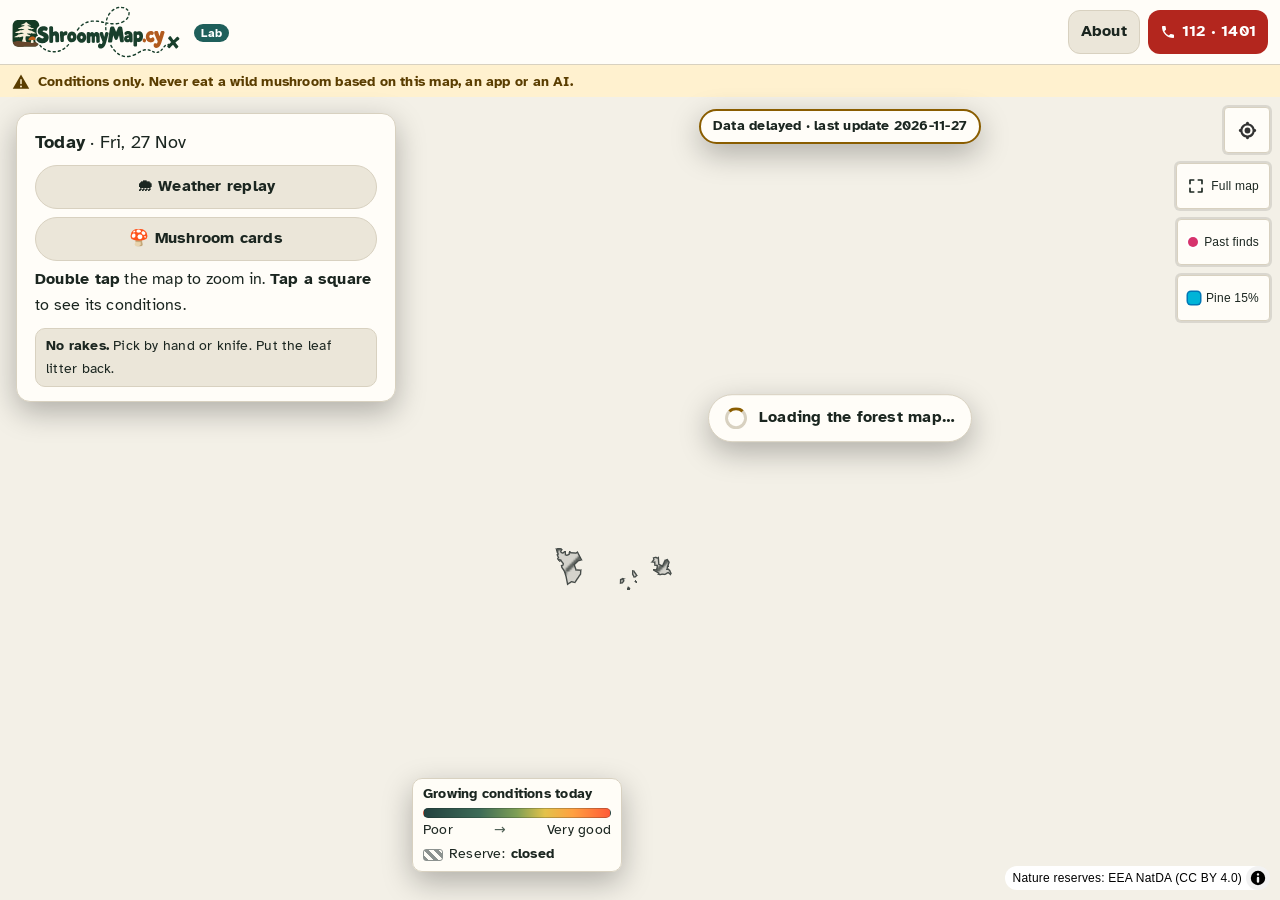
==== commit 11537d63: "Lab: built copy 2026-11-27 Co-Authored-By: Claude Fable 5.2 <noreply@anthropic.com>" ====
--- a/index.html
+++ b/index.html
@@ -14,10 +14,10 @@
   <link rel="icon" href="brand/icon-32.png" sizes="32x32" type="image/png" />
   <link rel="apple-touch-icon" href="brand/apple-touch-icon.png" />
   <link rel="manifest" href="site.webmanifest" />
-  <script type="module" crossorigin src="./assets/main-Bc8Q40LL.js"></script>
+  <script type="module" crossorigin src="./assets/main-C7lUT9Kk.js"></script>
   <link rel="modulepreload" crossorigin href="./assets/lang-DAyDo4pq.js">
   <link rel="stylesheet" crossorigin href="./assets/lang-KYAJsBeA.css">
-  <link rel="stylesheet" crossorigin href="./assets/main-GpQoMwe-.css">
+  <link rel="stylesheet" crossorigin href="./assets/main-B8sobQFs.css">
 </head>
 <body>
   <div class="app">
--- a/assets/main-B8sobQFs.css
+++ b/assets/main-B8sobQFs.css
@@ -0,0 +1 @@
+.maplibregl-map{-webkit-tap-highlight-color:#0000;-webkit-touch-callout:none;font:12px/20px Helvetica Neue,Arial,Helvetica,sans-serif;position:relative;overflow:hidden}.maplibregl-canvas{position:absolute;top:0;left:0}.maplibregl-map:fullscreen{width:100%;height:100%}.maplibregl-ctrl-group button.maplibregl-ctrl-compass{touch-action:none}.maplibregl-canvas-container.maplibregl-interactive,.maplibregl-ctrl-group button.maplibregl-ctrl-compass{cursor:grab;-webkit-user-select:none;user-select:none}.maplibregl-canvas-container.maplibregl-interactive.maplibregl-track-pointer{cursor:pointer}.maplibregl-canvas-container.maplibregl-interactive:active,.maplibregl-ctrl-group button.maplibregl-ctrl-compass:active{cursor:grabbing}.maplibregl-canvas-container.maplibregl-touch-zoom-rotate,.maplibregl-canvas-container.maplibregl-touch-zoom-rotate .maplibregl-canvas{touch-action:pan-x pan-y}.maplibregl-canvas-container.maplibregl-touch-drag-pan,.maplibregl-canvas-container.maplibregl-touch-drag-pan .maplibregl-canvas{touch-action:pinch-zoom}.maplibregl-canvas-container.maplibregl-touch-zoom-rotate.maplibregl-touch-drag-pan,.maplibregl-canvas-container.maplibregl-touch-zoom-rotate.maplibregl-touch-drag-pan .maplibregl-canvas{touch-action:none}.maplibregl-canvas-container.maplibregl-touch-drag-pan.maplibregl-cooperative-gestures,.maplibregl-canvas-container.maplibregl-touch-drag-pan.maplibregl-cooperative-gestures .maplibregl-canvas{touch-action:pan-x pan-y}.maplibregl-ctrl-bottom-left,.maplibregl-ctrl-bottom-right,.maplibregl-ctrl-top-left,.maplibregl-ctrl-top-right{pointer-events:none;z-index:2;position:absolute}.maplibregl-ctrl-top-left{top:0;left:0}.maplibregl-ctrl-top-right{top:0;right:0}.maplibregl-ctrl-bottom-left{bottom:0;left:0}.maplibregl-ctrl-bottom-right{bottom:0;right:0}.maplibregl-ctrl{clear:both;pointer-events:auto;transform:translate(0)}.maplibregl-ctrl-top-left .maplibregl-ctrl{float:left;margin:10px 0 0 10px}.maplibregl-ctrl-top-right .maplibregl-ctrl{float:right;margin:10px 10px 0 0}.maplibregl-ctrl-bottom-left .maplibregl-ctrl{float:left;margin:0 0 10px 10px}.maplibregl-ctrl-bottom-right .maplibregl-ctrl{float:right;margin:0 10px 10px 0}.maplibregl-ctrl-group{background:#fff;border-radius:4px}.maplibregl-ctrl-group:not(:empty){box-shadow:0 0 0 2px #0000001a}.maplibregl-ctrl-group button{box-sizing:border-box;cursor:pointer;background-color:#0000;border:0;outline:none;width:29px;height:29px;padding:0;display:block}.maplibregl-ctrl button{-webkit-user-select:none;user-select:none}.maplibregl-ctrl-group button+button{border-top:1px solid #ddd}.maplibregl-ctrl button .maplibregl-ctrl-icon{background-position:50%;background-repeat:no-repeat;width:100%;height:100%;display:block}@media (forced-colors:active){.maplibregl-ctrl-group:not(:empty){box-shadow:0 0 0 2px buttontext}.maplibregl-ctrl-icon{background-color:#0000}.maplibregl-ctrl-group button+button{border-top:1px solid buttontext}}.maplibregl-ctrl button::-moz-focus-inner{border:0;padding:0}.maplibregl-ctrl-attrib-button:focus,.maplibregl-ctrl-group button:focus{box-shadow:0 0 2px 2px #0096ff}.maplibregl-ctrl button:disabled{cursor:not-allowed}.maplibregl-ctrl button:disabled .maplibregl-ctrl-icon{opacity:.25}@media (hover:hover){.maplibregl-ctrl button:not(:disabled):hover{background-color:#0000000d}}.maplibregl-ctrl button:not(:disabled):active{background-color:#0000000d}.maplibregl-ctrl-group button:focus:focus-visible{box-shadow:0 0 2px 2px #0096ff}.maplibregl-ctrl-group button:focus:not(:focus-visible){box-shadow:none}.maplibregl-ctrl-group button:focus:first-child{border-radius:4px 4px 0 0}.maplibregl-ctrl-group button:focus:last-child{border-radius:0 0 4px 4px}.maplibregl-ctrl-group button:focus:only-child{border-radius:inherit}.maplibregl-ctrl button.maplibregl-ctrl-zoom-out .maplibregl-ctrl-icon{background-image:url("data:image/svg+xml;charset=utf-8,%3Csvg xmlns='http://www.w3.org/2000/svg' width='29' height='29' viewBox='0 0 29 29' fill='%23333'%3E %3Cpath d='M10 13c-.75 0-1.5.75-1.5 1.5S9.25 16 10 16h9c.75 0 1.5-.75 1.5-1.5S19.75 13 19 13z'/%3E %3C/svg%3E")}.maplibregl-ctrl button.maplibregl-ctrl-zoom-in .maplibregl-ctrl-icon{background-image:url("data:image/svg+xml;charset=utf-8,%3Csvg xmlns='http://www.w3.org/2000/svg' width='29' height='29' viewBox='0 0 29 29' fill='%23333'%3E %3Cpath d='M14.5 8.5c-.75 0-1.5.75-1.5 1.5v3h-3c-.75 0-1.5.75-1.5 1.5S9.25 16 10 16h3v3c0 .75.75 1.5 1.5 1.5S16 19.75 16 19v-3h3c.75 0 1.5-.75 1.5-1.5S19.75 13 19 13h-3v-3c0-.75-.75-1.5-1.5-1.5'/%3E %3C/svg%3E")}@media (forced-colors:active){.maplibregl-ctrl button.maplibregl-ctrl-zoom-out .maplibregl-ctrl-icon{background-image:url("data:image/svg+xml;charset=utf-8,%3Csvg xmlns='http://www.w3.org/2000/svg' width='29' height='29' viewBox='0 0 29 29' fill='%23fff'%3E %3Cpath d='M10 13c-.75 0-1.5.75-1.5 1.5S9.25 16 10 16h9c.75 0 1.5-.75 1.5-1.5S19.75 13 19 13z'/%3E %3C/svg%3E")}.maplibregl-ctrl button.maplibregl-ctrl-zoom-in .maplibregl-ctrl-icon{background-image:url("data:image/svg+xml;charset=utf-8,%3Csvg xmlns='http://www.w3.org/2000/svg' width='29' height='29' viewBox='0 0 29 29' fill='%23fff'%3E %3Cpath d='M14.5 8.5c-.75 0-1.5.75-1.5 1.5v3h-3c-.75 0-1.5.75-1.5 1.5S9.25 16 10 16h3v3c0 .75.75 1.5 1.5 1.5S16 19.75 16 19v-3h3c.75 0 1.5-.75 1.5-1.5S19.75 13 19 13h-3v-3c0-.75-.75-1.5-1.5-1.5'/%3E %3C/svg%3E")}}@media (forced-colors:active) and (prefers-color-scheme:light){.maplibregl-ctrl button.maplibregl-ctrl-zoom-out .maplibregl-ctrl-icon{background-image:url("data:image/svg+xml;charset=utf-8,%3Csvg xmlns='http://www.w3.org/2000/svg' width='29' height='29' viewBox='0 0 29 29' fill='%23000'%3E %3Cpath d='M10 13c-.75 0-1.5.75-1.5 1.5S9.25 16 10 16h9c.75 0 1.5-.75 1.5-1.5S19.75 13 19 13z'/%3E %3C/svg%3E")}.maplibregl-ctrl button.maplibregl-ctrl-zoom-in .maplibregl-ctrl-icon{background-image:url("data:image/svg+xml;charset=utf-8,%3Csvg xmlns='http://www.w3.org/2000/svg' width='29' height='29' viewBox='0 0 29 29' fill='%23000'%3E %3Cpath d='M14.5 8.5c-.75 0-1.5.75-1.5 1.5v3h-3c-.75 0-1.5.75-1.5 1.5S9.25 16 10 16h3v3c0 .75.75 1.5 1.5 1.5S16 19.75 16 19v-3h3c.75 0 1.5-.75 1.5-1.5S19.75 13 19 13h-3v-3c0-.75-.75-1.5-1.5-1.5'/%3E %3C/svg%3E")}}.maplibregl-ctrl button.maplibregl-ctrl-fullscreen .maplibregl-ctrl-icon{background-image:url("data:image/svg+xml;charset=utf-8,%3Csvg xmlns='http://www.w3.org/2000/svg' width='29' height='29' viewBox='0 0 29 29' fill='%23333'%3E %3Cpath d='M24 16v5.5c0 1.75-.75 2.5-2.5 2.5H16v-1l3-1.5-4-5.5 1-1 5.5 4 1.5-3zM6 16l1.5 3 5.5-4 1 1-4 5.5 3 1.5v1H7.5C5.75 24 5 23.25 5 21.5V16zm7-11v1l-3 1.5 4 5.5-1 1-5.5-4L6 13H5V7.5C5 5.75 5.75 5 7.5 5zm11 2.5c0-1.75-.75-2.5-2.5-2.5H16v1l3 1.5-4 5.5 1 1 5.5-4 1.5 3h1z'/%3E %3C/svg%3E")}.maplibregl-ctrl button.maplibregl-ctrl-shrink .maplibregl-ctrl-icon{background-image:url("data:image/svg+xml;charset=utf-8,%3Csvg xmlns='http://www.w3.org/2000/svg' width='29' height='29' viewBox='0 0 29 29'%3E %3Cpath d='M18.5 16c-1.75 0-2.5.75-2.5 2.5V24h1l1.5-3 5.5 4 1-1-4-5.5 3-1.5v-1zM13 18.5c0-1.75-.75-2.5-2.5-2.5H5v1l3 1.5L4 24l1 1 5.5-4 1.5 3h1zm3-8c0 1.75.75 2.5 2.5 2.5H24v-1l-3-1.5L25 5l-1-1-5.5 4L17 5h-1zM10.5 13c1.75 0 2.5-.75 2.5-2.5V5h-1l-1.5 3L5 4 4 5l4 5.5L5 12v1z'/%3E %3C/svg%3E")}@media (forced-colors:active){.maplibregl-ctrl button.maplibregl-ctrl-fullscreen .maplibregl-ctrl-icon{background-image:url("data:image/svg+xml;charset=utf-8,%3Csvg xmlns='http://www.w3.org/2000/svg' width='29' height='29' viewBox='0 0 29 29' fill='%23fff'%3E %3Cpath d='M24 16v5.5c0 1.75-.75 2.5-2.5 2.5H16v-1l3-1.5-4-5.5 1-1 5.5 4 1.5-3zM6 16l1.5 3 5.5-4 1 1-4 5.5 3 1.5v1H7.5C5.75 24 5 23.25 5 21.5V16zm7-11v1l-3 1.5 4 5.5-1 1-5.5-4L6 13H5V7.5C5 5.75 5.75 5 7.5 5zm11 2.5c0-1.75-.75-2.5-2.5-2.5H16v1l3 1.5-4 5.5 1 1 5.5-4 1.5 3h1z'/%3E %3C/svg%3E")}.maplibregl-ctrl button.maplibregl-ctrl-shrink .maplibregl-ctrl-icon{background-image:url("data:image/svg+xml;charset=utf-8,%3Csvg xmlns='http://www.w3.org/2000/svg' width='29' height='29' viewBox='0 0 29 29' fill='%23fff'%3E %3Cpath d='M18.5 16c-1.75 0-2.5.75-2.5 2.5V24h1l1.5-3 5.5 4 1-1-4-5.5 3-1.5v-1zM13 18.5c0-1.75-.75-2.5-2.5-2.5H5v1l3 1.5L4 24l1 1 5.5-4 1.5 3h1zm3-8c0 1.75.75 2.5 2.5 2.5H24v-1l-3-1.5L25 5l-1-1-5.5 4L17 5h-1zM10.5 13c1.75 0 2.5-.75 2.5-2.5V5h-1l-1.5 3L5 4 4 5l4 5.5L5 12v1z'/%3E %3C/svg%3E")}}@media (forced-colors:active) and (prefers-color-scheme:light){.maplibregl-ctrl button.maplibregl-ctrl-fullscreen .maplibregl-ctrl-icon{background-image:url("data:image/svg+xml;charset=utf-8,%3Csvg xmlns='http://www.w3.org/2000/svg' width='29' height='29' viewBox='0 0 29 29' fill='%23000'%3E %3Cpath d='M24 16v5.5c0 1.75-.75 2.5-2.5 2.5H16v-1l3-1.5-4-5.5 1-1 5.5 4 1.5-3zM6 16l1.5 3 5.5-4 1 1-4 5.5 3 1.5v1H7.5C5.75 24 5 23.25 5 21.5V16zm7-11v1l-3 1.5 4 5.5-1 1-5.5-4L6 13H5V7.5C5 5.75 5.75 5 7.5 5zm11 2.5c0-1.75-.75-2.5-2.5-2.5H16v1l3 1.5-4 5.5 1 1 5.5-4 1.5 3h1z'/%3E %3C/svg%3E")}.maplibregl-ctrl button.maplibregl-ctrl-shrink .maplibregl-ctrl-icon{background-image:url("data:image/svg+xml;charset=utf-8,%3Csvg xmlns='http://www.w3.org/2000/svg' width='29' height='29' viewBox='0 0 29 29' fill='%23000'%3E %3Cpath d='M18.5 16c-1.75 0-2.5.75-2.5 2.5V24h1l1.5-3 5.5 4 1-1-4-5.5 3-1.5v-1zM13 18.5c0-1.75-.75-2.5-2.5-2.5H5v1l3 1.5L4 24l1 1 5.5-4 1.5 3h1zm3-8c0 1.75.75 2.5 2.5 2.5H24v-1l-3-1.5L25 5l-1-1-5.5 4L17 5h-1zM10.5 13c1.75 0 2.5-.75 2.5-2.5V5h-1l-1.5 3L5 4 4 5l4 5.5L5 12v1z'/%3E %3C/svg%3E")}}.maplibregl-ctrl button.maplibregl-ctrl-compass .maplibregl-ctrl-icon{background-image:url("data:image/svg+xml;charset=utf-8,%3Csvg xmlns='http://www.w3.org/2000/svg' width='29' height='29' viewBox='0 0 29 29' fill='%23333'%3E %3Cpath d='m10.5 14 4-8 4 8z'/%3E %3Cpath fill='%23ccc' d='m10.5 16 4 8 4-8z'/%3E %3C/svg%3E")}@media (forced-colors:active){.maplibregl-ctrl button.maplibregl-ctrl-compass .maplibregl-ctrl-icon{background-image:url("data:image/svg+xml;charset=utf-8,%3Csvg xmlns='http://www.w3.org/2000/svg' width='29' height='29' viewBox='0 0 29 29' fill='%23fff'%3E %3Cpath d='m10.5 14 4-8 4 8z'/%3E %3Cpath fill='%23ccc' d='m10.5 16 4 8 4-8z'/%3E %3C/svg%3E")}}@media (forced-colors:active) and (prefers-color-scheme:light){.maplibregl-ctrl button.maplibregl-ctrl-compass .maplibregl-ctrl-icon{background-image:url("data:image/svg+xml;charset=utf-8,%3Csvg xmlns='http://www.w3.org/2000/svg' width='29' height='29' viewBox='0 0 29 29' fill='%23000'%3E %3Cpath d='m10.5 14 4-8 4 8z'/%3E %3Cpath fill='%23ccc' d='m10.5 16 4 8 4-8z'/%3E %3C/svg%3E")}}.maplibregl-ctrl button.maplibregl-ctrl-globe .maplibregl-ctrl-icon{background-image:url("data:image/svg+xml;charset=utf-8,%3Csvg xmlns='http://www.w3.org/2000/svg' width='22' height='22' fill='none' viewBox='0 0 22 22' stroke='%23333'%3E %3Ccircle cx='11' cy='11' r='8.5'/%3E %3Cpath d='M17.5 11c0 4.819-3.02 8.5-6.5 8.5S4.5 15.819 4.5 11 7.52 2.5 11 2.5s6.5 3.681 6.5 8.5Z'/%3E %3Cpath d='M13.5 11c0 2.447-.331 4.64-.853 6.206-.262.785-.562 1.384-.872 1.777-.314.399-.58.517-.775.517-.195 0-.461-.118-.775-.517-.31-.393-.61-.992-.872-1.777C8.831 15.64 8.5 13.446 8.5 11c0-2.447.331-4.64.853-6.206.262-.785.562-1.384.872-1.777.314-.399.58-.517.775-.517.195 0 .461.118.775.517.31.393.61.992.872 1.777.522 1.565.853 3.76.853 6.206Z'/%3E %3Cpath d='M11 7.5c-1.909 0-3.622-.166-4.845-.428-.616-.132-1.08-.283-1.379-.434a1.333 1.333 0 0 1-.224-.138c.047-.038.12-.085.224-.138.299-.151.763-.302 1.379-.434C7.378 5.666 9.091 5.5 11 5.5c1.909 0 3.622.166 4.845.428.616.132 1.08.283 1.379.434.105.053.177.1.224.138-.047.038-.12.085-.224.138-.299.151-.763.302-1.379.434-1.223.262-2.936.428-4.845.428ZM4.486 6.436ZM11 16.5c-1.909 0-3.622-.166-4.845-.428-.616-.132-1.08-.283-1.379-.434a1.33 1.33 0 0 1-.224-.138 1.33 1.33 0 0 1 .224-.138c.299-.151.763-.302 1.379-.434C7.378 14.666 9.091 14.5 11 14.5c1.909 0 3.622.166 4.845.428.616.132 1.08.283 1.379.434.105.053.177.1.224.138a1.33 1.33 0 0 1-.224.138c-.299.151-.763.302-1.379.434-1.223.262-2.936.428-4.845.428Zm-6.514-1.064ZM11 12.5c-2.46 0-4.672-.222-6.255-.574-.796-.177-1.406-.38-1.805-.59a1.465 1.465 0 0 1-.39-.272.293.293 0 0 1-.047-.064.293.293 0 0 1 .048-.064c.066-.073.189-.167.389-.272.399-.21 1.009-.413 1.805-.59C6.328 9.722 8.54 9.5 11 9.5s4.672.222 6.256.574c.795.177 1.405.38 1.804.59.2.105.323.2.39.272a.33.33 0 0 1 .047.064.293.293 0 0 1-.048.064 1.435 1.435 0 0 1-.389.272c-.399.21-1.009.413-1.804.59-1.584.352-3.796.574-6.256.574Zm-8.501-1.51v.002-.002Zm0 .018v.002-.002Zm17.002.002v-.002.002Zm0-.018v-.002.002Z'/%3E %3C/svg%3E")}.maplibregl-ctrl button.maplibregl-ctrl-globe-enabled .maplibregl-ctrl-icon{background-image:url("data:image/svg+xml;charset=utf-8,%3Csvg xmlns='http://www.w3.org/2000/svg' width='22' height='22' fill='none' viewBox='0 0 22 22' stroke='%2333b5e5'%3E %3Ccircle cx='11' cy='11' r='8.5'/%3E %3Cpath d='M17.5 11c0 4.819-3.02 8.5-6.5 8.5S4.5 15.819 4.5 11 7.52 2.5 11 2.5s6.5 3.681 6.5 8.5Z'/%3E %3Cpath d='M13.5 11c0 2.447-.331 4.64-.853 6.206-.262.785-.562 1.384-.872 1.777-.314.399-.58.517-.775.517-.195 0-.461-.118-.775-.517-.31-.393-.61-.992-.872-1.777C8.831 15.64 8.5 13.446 8.5 11c0-2.447.331-4.64.853-6.206.262-.785.562-1.384.872-1.777.314-.399.58-.517.775-.517.195 0 .461.118.775.517.31.393.61.992.872 1.777.522 1.565.853 3.76.853 6.206Z'/%3E %3Cpath d='M11 7.5c-1.909 0-3.622-.166-4.845-.428-.616-.132-1.08-.283-1.379-.434a1.333 1.333 0 0 1-.224-.138c.047-.038.12-.085.224-.138.299-.151.763-.302 1.379-.434C7.378 5.666 9.091 5.5 11 5.5c1.909 0 3.622.166 4.845.428.616.132 1.08.283 1.379.434.105.053.177.1.224.138-.047.038-.12.085-.224.138-.299.151-.763.302-1.379.434-1.223.262-2.936.428-4.845.428ZM4.486 6.436ZM11 16.5c-1.909 0-3.622-.166-4.845-.428-.616-.132-1.08-.283-1.379-.434a1.33 1.33 0 0 1-.224-.138 1.33 1.33 0 0 1 .224-.138c.299-.151.763-.302 1.379-.434C7.378 14.666 9.091 14.5 11 14.5c1.909 0 3.622.166 4.845.428.616.132 1.08.283 1.379.434.105.053.177.1.224.138a1.33 1.33 0 0 1-.224.138c-.299.151-.763.302-1.379.434-1.223.262-2.936.428-4.845.428Zm-6.514-1.064ZM11 12.5c-2.46 0-4.672-.222-6.255-.574-.796-.177-1.406-.38-1.805-.59a1.465 1.465 0 0 1-.39-.272.293.293 0 0 1-.047-.064.293.293 0 0 1 .048-.064c.066-.073.189-.167.389-.272.399-.21 1.009-.413 1.805-.59C6.328 9.722 8.54 9.5 11 9.5s4.672.222 6.256.574c.795.177 1.405.38 1.804.59.2.105.323.2.39.272a.33.33 0 0 1 .047.064.293.293 0 0 1-.048.064 1.435 1.435 0 0 1-.389.272c-.399.21-1.009.413-1.804.59-1.584.352-3.796.574-6.256.574Zm-8.501-1.51v.002-.002Zm0 .018v.002-.002Zm17.002.002v-.002.002Zm0-.018v-.002.002Z'/%3E %3C/svg%3E")}.maplibregl-ctrl button.maplibregl-ctrl-terrain .maplibregl-ctrl-icon{background-image:url("data:image/svg+xml;charset=utf-8,%3Csvg xmlns='http://www.w3.org/2000/svg' width='22' height='22' viewBox='0 0 22 22' fill='%23333'%3E %3Cpath d='m1.754 13.406 4.453-4.851 3.09 3.09 3.281 3.277.969-.969-3.309-3.312 3.844-4.121 6.148 6.886h1.082v-.855l-7.207-8.07-4.84 5.187L6.169 6.57l-5.48 5.965v.871ZM.688 16.844h20.625v1.375H.688Zm0 0'/%3E %3C/svg%3E")}.maplibregl-ctrl button.maplibregl-ctrl-terrain-enabled .maplibregl-ctrl-icon{background-image:url("data:image/svg+xml;charset=utf-8,%3Csvg xmlns='http://www.w3.org/2000/svg' width='22' height='22' viewBox='0 0 22 22' fill='%2333b5e5'%3E %3Cpath d='m1.754 13.406 4.453-4.851 3.09 3.09 3.281 3.277.969-.969-3.309-3.312 3.844-4.121 6.148 6.886h1.082v-.855l-7.207-8.07-4.84 5.187L6.169 6.57l-5.48 5.965v.871ZM.688 16.844h20.625v1.375H.688Zm0 0'/%3E %3C/svg%3E")}.maplibregl-ctrl button.maplibregl-ctrl-geolocate .maplibregl-ctrl-icon{background-image:url("data:image/svg+xml;charset=utf-8,%3Csvg xmlns='http://www.w3.org/2000/svg' width='29' height='29' viewBox='0 0 20 20' fill='%23333'%3E %3Cpath d='M10 4C9 4 9 5 9 5v.1A5 5 0 0 0 5.1 9H5s-1 0-1 1 1 1 1 1h.1A5 5 0 0 0 9 14.9v.1s0 1 1 1 1-1 1-1v-.1a5 5 0 0 0 3.9-3.9h.1s1 0 1-1-1-1-1-1h-.1A5 5 0 0 0 11 5.1V5s0-1-1-1m0 2.5a3.5 3.5 0 1 1 0 7 3.5 3.5 0 1 1 0-7'/%3E %3Ccircle id='dot' cx='10' cy='10' r='2'/%3E %3Cpath id='stroke' d='m14 5 1 1-9 9-1-1z' display='none'/%3E %3C/svg%3E")}.maplibregl-ctrl button.maplibregl-ctrl-geolocate:disabled .maplibregl-ctrl-icon{background-image:url("data:image/svg+xml;charset=utf-8,%3Csvg xmlns='http://www.w3.org/2000/svg' width='29' height='29' viewBox='0 0 20 20' fill='%23aaa'%3E %3Cpath d='M10 4C9 4 9 5 9 5v.1A5 5 0 0 0 5.1 9H5s-1 0-1 1 1 1 1 1h.1A5 5 0 0 0 9 14.9v.1s0 1 1 1 1-1 1-1v-.1a5 5 0 0 0 3.9-3.9h.1s1 0 1-1-1-1-1-1h-.1A5 5 0 0 0 11 5.1V5s0-1-1-1m0 2.5a3.5 3.5 0 1 1 0 7 3.5 3.5 0 1 1 0-7'/%3E %3Ccircle id='dot' cx='10' cy='10' r='2'/%3E %3Cpath id='stroke' d='m14 5 1 1-9 9-1-1z' fill='%23f00'/%3E %3C/svg%3E")}.maplibregl-ctrl button.maplibregl-ctrl-geolocate.maplibregl-ctrl-geolocate-active .maplibregl-ctrl-icon{background-image:url("data:image/svg+xml;charset=utf-8,%3Csvg xmlns='http://www.w3.org/2000/svg' width='29' height='29' viewBox='0 0 20 20' fill='%2333b5e5'%3E %3Cpath d='M10 4C9 4 9 5 9 5v.1A5 5 0 0 0 5.1 9H5s-1 0-1 1 1 1 1 1h.1A5 5 0 0 0 9 14.9v.1s0 1 1 1 1-1 1-1v-.1a5 5 0 0 0 3.9-3.9h.1s1 0 1-1-1-1-1-1h-.1A5 5 0 0 0 11 5.1V5s0-1-1-1m0 2.5a3.5 3.5 0 1 1 0 7 3.5 3.5 0 1 1 0-7'/%3E %3Ccircle id='dot' cx='10' cy='10' r='2'/%3E %3Cpath id='stroke' d='m14 5 1 1-9 9-1-1z' display='none'/%3E %3C/svg%3E")}.maplibregl-ctrl button.maplibregl-ctrl-geolocate.maplibregl-ctrl-geolocate-active-error .maplibregl-ctrl-icon{background-image:url("data:image/svg+xml;charset=utf-8,%3Csvg xmlns='http://www.w3.org/2000/svg' width='29' height='29' viewBox='0 0 20 20' fill='%23e58978'%3E %3Cpath d='M10 4C9 4 9 5 9 5v.1A5 5 0 0 0 5.1 9H5s-1 0-1 1 1 1 1 1h.1A5 5 0 0 0 9 14.9v.1s0 1 1 1 1-1 1-1v-.1a5 5 0 0 0 3.9-3.9h.1s1 0 1-1-1-1-1-1h-.1A5 5 0 0 0 11 5.1V5s0-1-1-1m0 2.5a3.5 3.5 0 1 1 0 7 3.5 3.5 0 1 1 0-7'/%3E %3Ccircle id='dot' cx='10' cy='10' r='2'/%3E %3Cpath id='stroke' d='m14 5 1 1-9 9-1-1z' display='none'/%3E %3C/svg%3E")}.maplibregl-ctrl button.maplibregl-ctrl-geolocate.maplibregl-ctrl-geolocate-background .maplibregl-ctrl-icon{background-image:url("data:image/svg+xml;charset=utf-8,%3Csvg xmlns='http://www.w3.org/2000/svg' width='29' height='29' viewBox='0 0 20 20' fill='%2333b5e5'%3E %3Cpath d='M10 4C9 4 9 5 9 5v.1A5 5 0 0 0 5.1 9H5s-1 0-1 1 1 1 1 1h.1A5 5 0 0 0 9 14.9v.1s0 1 1 1 1-1 1-1v-.1a5 5 0 0 0 3.9-3.9h.1s1 0 1-1-1-1-1-1h-.1A5 5 0 0 0 11 5.1V5s0-1-1-1m0 2.5a3.5 3.5 0 1 1 0 7 3.5 3.5 0 1 1 0-7'/%3E %3Ccircle id='dot' cx='10' cy='10' r='2' display='none'/%3E %3Cpath id='stroke' d='m14 5 1 1-9 9-1-1z' display='none'/%3E %3C/svg%3E")}.maplibregl-ctrl button.maplibregl-ctrl-geolocate.maplibregl-ctrl-geolocate-background-error .maplibregl-ctrl-icon{background-image:url("data:image/svg+xml;charset=utf-8,%3Csvg xmlns='http://www.w3.org/2000/svg' width='29' height='29' viewBox='0 0 20 20' fill='%23e54e33'%3E %3Cpath d='M10 4C9 4 9 5 9 5v.1A5 5 0 0 0 5.1 9H5s-1 0-1 1 1 1 1 1h.1A5 5 0 0 0 9 14.9v.1s0 1 1 1 1-1 1-1v-.1a5 5 0 0 0 3.9-3.9h.1s1 0 1-1-1-1-1-1h-.1A5 5 0 0 0 11 5.1V5s0-1-1-1m0 2.5a3.5 3.5 0 1 1 0 7 3.5 3.5 0 1 1 0-7'/%3E %3Ccircle id='dot' cx='10' cy='10' r='2' display='none'/%3E %3Cpath id='stroke' d='m14 5 1 1-9 9-1-1z' display='none'/%3E %3C/svg%3E")}.maplibregl-ctrl button.maplibregl-ctrl-geolocate.maplibregl-ctrl-geolocate-waiting .maplibregl-ctrl-icon{animation:2s linear infinite maplibregl-spin}@media (forced-colors:active){.maplibregl-ctrl button.maplibregl-ctrl-geolocate .maplibregl-ctrl-icon{background-image:url("data:image/svg+xml;charset=utf-8,%3Csvg xmlns='http://www.w3.org/2000/svg' width='29' height='29' viewBox='0 0 20 20' fill='%23fff'%3E %3Cpath d='M10 4C9 4 9 5 9 5v.1A5 5 0 0 0 5.1 9H5s-1 0-1 1 1 1 1 1h.1A5 5 0 0 0 9 14.9v.1s0 1 1 1 1-1 1-1v-.1a5 5 0 0 0 3.9-3.9h.1s1 0 1-1-1-1-1-1h-.1A5 5 0 0 0 11 5.1V5s0-1-1-1m0 2.5a3.5 3.5 0 1 1 0 7 3.5 3.5 0 1 1 0-7'/%3E %3Ccircle id='dot' cx='10' cy='10' r='2'/%3E %3Cpath id='stroke' d='m14 5 1 1-9 9-1-1z' display='none'/%3E %3C/svg%3E")}.maplibregl-ctrl button.maplibregl-ctrl-geolocate:disabled .maplibregl-ctrl-icon{background-image:url("data:image/svg+xml;charset=utf-8,%3Csvg xmlns='http://www.w3.org/2000/svg' width='29' height='29' viewBox='0 0 20 20' fill='%23999'%3E %3Cpath d='M10 4C9 4 9 5 9 5v.1A5 5 0 0 0 5.1 9H5s-1 0-1 1 1 1 1 1h.1A5 5 0 0 0 9 14.9v.1s0 1 1 1 1-1 1-1v-.1a5 5 0 0 0 3.9-3.9h.1s1 0 1-1-1-1-1-1h-.1A5 5 0 0 0 11 5.1V5s0-1-1-1m0 2.5a3.5 3.5 0 1 1 0 7 3.5 3.5 0 1 1 0-7'/%3E %3Ccircle id='dot' cx='10' cy='10' r='2'/%3E %3Cpath id='stroke' d='m14 5 1 1-9 9-1-1z' fill='%23f00'/%3E %3C/svg%3E")}.maplibregl-ctrl button.maplibregl-ctrl-geolocate.maplibregl-ctrl-geolocate-active .maplibregl-ctrl-icon{background-image:url("data:image/svg+xml;charset=utf-8,%3Csvg xmlns='http://www.w3.org/2000/svg' width='29' height='29' viewBox='0 0 20 20' fill='%2333b5e5'%3E %3Cpath d='M10 4C9 4 9 5 9 5v.1A5 5 0 0 0 5.1 9H5s-1 0-1 1 1 1 1 1h.1A5 5 0 0 0 9 14.9v.1s0 1 1 1 1-1 1-1v-.1a5 5 0 0 0 3.9-3.9h.1s1 0 1-1-1-1-1-1h-.1A5 5 0 0 0 11 5.1V5s0-1-1-1m0 2.5a3.5 3.5 0 1 1 0 7 3.5 3.5 0 1 1 0-7'/%3E %3Ccircle id='dot' cx='10' cy='10' r='2'/%3E %3Cpath id='stroke' d='m14 5 1 1-9 9-1-1z' display='none'/%3E %3C/svg%3E")}.maplibregl-ctrl button.maplibregl-ctrl-geolocate.maplibregl-ctrl-geolocate-active-error .maplibregl-ctrl-icon{background-image:url("data:image/svg+xml;charset=utf-8,%3Csvg xmlns='http://www.w3.org/2000/svg' width='29' height='29' viewBox='0 0 20 20' fill='%23e58978'%3E %3Cpath d='M10 4C9 4 9 5 9 5v.1A5 5 0 0 0 5.1 9H5s-1 0-1 1 1 1 1 1h.1A5 5 0 0 0 9 14.9v.1s0 1 1 1 1-1 1-1v-.1a5 5 0 0 0 3.9-3.9h.1s1 0 1-1-1-1-1-1h-.1A5 5 0 0 0 11 5.1V5s0-1-1-1m0 2.5a3.5 3.5 0 1 1 0 7 3.5 3.5 0 1 1 0-7'/%3E %3Ccircle id='dot' cx='10' cy='10' r='2'/%3E %3Cpath id='stroke' d='m14 5 1 1-9 9-1-1z' display='none'/%3E %3C/svg%3E")}.maplibregl-ctrl button.maplibregl-ctrl-geolocate.maplibregl-ctrl-geolocate-background .maplibregl-ctrl-icon{background-image:url("data:image/svg+xml;charset=utf-8,%3Csvg xmlns='http://www.w3.org/2000/svg' width='29' height='29' viewBox='0 0 20 20' fill='%2333b5e5'%3E %3Cpath d='M10 4C9 4 9 5 9 5v.1A5 5 0 0 0 5.1 9H5s-1 0-1 1 1 1 1 1h.1A5 5 0 0 0 9 14.9v.1s0 1 1 1 1-1 1-1v-.1a5 5 0 0 0 3.9-3.9h.1s1 0 1-1-1-1-1-1h-.1A5 5 0 0 0 11 5.1V5s0-1-1-1m0 2.5a3.5 3.5 0 1 1 0 7 3.5 3.5 0 1 1 0-7'/%3E %3Ccircle id='dot' cx='10' cy='10' r='2' display='none'/%3E %3Cpath id='stroke' d='m14 5 1 1-9 9-1-1z' display='none'/%3E %3C/svg%3E")}.maplibregl-ctrl button.maplibregl-ctrl-geolocate.maplibregl-ctrl-geolocate-background-error .maplibregl-ctrl-icon{background-image:url("data:image/svg+xml;charset=utf-8,%3Csvg xmlns='http://www.w3.org/2000/svg' width='29' height='29' viewBox='0 0 20 20' fill='%23e54e33'%3E %3Cpath d='M10 4C9 4 9 5 9 5v.1A5 5 0 0 0 5.1 9H5s-1 0-1 1 1 1 1 1h.1A5 5 0 0 0 9 14.9v.1s0 1 1 1 1-1 1-1v-.1a5 5 0 0 0 3.9-3.9h.1s1 0 1-1-1-1-1-1h-.1A5 5 0 0 0 11 5.1V5s0-1-1-1m0 2.5a3.5 3.5 0 1 1 0 7 3.5 3.5 0 1 1 0-7'/%3E %3Ccircle id='dot' cx='10' cy='10' r='2' display='none'/%3E %3Cpath id='stroke' d='m14 5 1 1-9 9-1-1z' display='none'/%3E %3C/svg%3E")}}@media (forced-colors:active) and (prefers-color-scheme:light){.maplibregl-ctrl button.maplibregl-ctrl-geolocate .maplibregl-ctrl-icon{background-image:url("data:image/svg+xml;charset=utf-8,%3Csvg xmlns='http://www.w3.org/2000/svg' width='29' height='29' viewBox='0 0 20 20' fill='%23000'%3E %3Cpath d='M10 4C9 4 9 5 9 5v.1A5 5 0 0 0 5.1 9H5s-1 0-1 1 1 1 1 1h.1A5 5 0 0 0 9 14.9v.1s0 1 1 1 1-1 1-1v-.1a5 5 0 0 0 3.9-3.9h.1s1 0 1-1-1-1-1-1h-.1A5 5 0 0 0 11 5.1V5s0-1-1-1m0 2.5a3.5 3.5 0 1 1 0 7 3.5 3.5 0 1 1 0-7'/%3E %3Ccircle id='dot' cx='10' cy='10' r='2'/%3E %3Cpath id='stroke' d='m14 5 1 1-9 9-1-1z' display='none'/%3E %3C/svg%3E")}.maplibregl-ctrl button.maplibregl-ctrl-geolocate:disabled .maplibregl-ctrl-icon{background-image:url("data:image/svg+xml;charset=utf-8,%3Csvg xmlns='http://www.w3.org/2000/svg' width='29' height='29' viewBox='0 0 20 20' fill='%23666'%3E %3Cpath d='M10 4C9 4 9 5 9 5v.1A5 5 0 0 0 5.1 9H5s-1 0-1 1 1 1 1 1h.1A5 5 0 0 0 9 14.9v.1s0 1 1 1 1-1 1-1v-.1a5 5 0 0 0 3.9-3.9h.1s1 0 1-1-1-1-1-1h-.1A5 5 0 0 0 11 5.1V5s0-1-1-1m0 2.5a3.5 3.5 0 1 1 0 7 3.5 3.5 0 1 1 0-7'/%3E %3Ccircle id='dot' cx='10' cy='10' r='2'/%3E %3Cpath id='stroke' d='m14 5 1 1-9 9-1-1z' fill='%23f00'/%3E %3C/svg%3E")}}@keyframes maplibregl-spin{0%{transform:rotate(0)}to{transform:rotate(1turn)}}a.maplibregl-ctrl-logo{cursor:pointer;background-image:url("data:image/svg+xml;charset=utf-8,%3Csvg xmlns='http://www.w3.org/2000/svg' width='88' height='23' fill='none'%3E %3Cpath fill='%23000' fill-opacity='.4' fill-rule='evenodd' d='M17.408 16.796h-1.827l2.501-12.095h.198l3.324 6.533.988 2.19.988-2.19 3.258-6.533h.181l2.6 12.095h-1.81l-1.218-5.644-.362-1.71-.658 1.71-2.929 5.644h-.098l-2.914-5.644-.757-1.71-.345 1.71zm1.958-3.42-.726 3.663a1.255 1.255 0 0 1-1.232 1.011h-1.827a1.255 1.255 0 0 1-1.229-1.509l2.501-12.095a1.255 1.255 0 0 1 1.23-1.001h.197a1.25 1.25 0 0 1 1.12.685l3.19 6.273 3.125-6.263a1.25 1.25 0 0 1 1.123-.695h.181a1.255 1.255 0 0 1 1.227.991l1.443 6.71a5 5 0 0 1 .314-.787l.009-.016a4.6 4.6 0 0 1 1.777-1.887c.782-.46 1.668-.667 2.611-.667a4.6 4.6 0 0 1 1.7.32l.306.134c.21-.16.474-.256.759-.256h1.694a1.255 1.255 0 0 1 1.212.925 1.255 1.255 0 0 1 1.212-.925h1.711c.284 0 .545.094.755.252.613-.3 1.312-.45 2.075-.45 1.356 0 2.557.445 3.482 1.4q.47.48.763 1.064V4.701a1.255 1.255 0 0 1 1.255-1.255h1.86A1.255 1.255 0 0 1 54.44 4.7v9.194h2.217c.19 0 .37.043.532.118v-4.77c0-.356.147-.678.385-.906a2.42 2.42 0 0 1-.682-1.71c0-.665.267-1.253.735-1.7a2.45 2.45 0 0 1 1.722-.674 2.43 2.43 0 0 1 1.705.675q.318.302.504.683V4.7a1.255 1.255 0 0 1 1.255-1.255h1.744A1.255 1.255 0 0 1 65.812 4.7v3.335a4.8 4.8 0 0 1 1.526-.246c.938 0 1.817.214 2.59.69a4.47 4.47 0 0 1 1.67 1.743v-.98a1.255 1.255 0 0 1 1.256-1.256h1.777c.233 0 .451.064.639.174a3.4 3.4 0 0 1 1.567-.372c.346 0 .861.02 1.285.232a1.25 1.25 0 0 1 .689 1.004 4.7 4.7 0 0 1 .853-.588c.795-.44 1.675-.647 2.61-.647 1.385 0 2.65.39 3.525 1.396.836.938 1.168 2.173 1.168 3.528q-.001.515-.056 1.051a1.255 1.255 0 0 1-.947 1.09l.408.952a1.255 1.255 0 0 1-.477 1.552c-.418.268-.92.463-1.458.612-.613.171-1.304.244-2.049.244-1.06 0-2.043-.207-2.886-.698l-.015-.008c-.798-.48-1.419-1.135-1.818-1.963l-.004-.008a5.8 5.8 0 0 1-.548-2.512q0-.429.053-.843a1.3 1.3 0 0 1-.333-.086l-.166-.004c-.223 0-.426.062-.643.228-.03.024-.142.139-.142.59v3.883a1.255 1.255 0 0 1-1.256 1.256h-1.777a1.255 1.255 0 0 1-1.256-1.256V15.69l-.032.057a4.8 4.8 0 0 1-1.86 1.833 5.04 5.04 0 0 1-2.484.634 4.5 4.5 0 0 1-1.935-.424 1.25 1.25 0 0 1-.764.258h-1.71a1.255 1.255 0 0 1-1.256-1.255V7.687a2.4 2.4 0 0 1-.428.625c.253.23.412.561.412.93v7.553a1.255 1.255 0 0 1-1.256 1.255h-1.843a1.25 1.25 0 0 1-.894-.373c-.228.23-.544.373-.894.373H51.32a1.255 1.255 0 0 1-1.256-1.255v-1.251l-.061.117a4.7 4.7 0 0 1-1.782 1.884 4.77 4.77 0 0 1-2.485.67 5.6 5.6 0 0 1-1.485-.188l.009 2.764a1.255 1.255 0 0 1-1.255 1.259h-1.729a1.255 1.255 0 0 1-1.255-1.255v-3.537a1.255 1.255 0 0 1-1.167.793h-1.679a1.25 1.25 0 0 1-.77-.263 4.5 4.5 0 0 1-1.945.429c-.885 0-1.724-.21-2.495-.632l-.017-.01a5 5 0 0 1-1.081-.836 1.255 1.255 0 0 1-1.254 1.312h-1.81a1.255 1.255 0 0 1-1.228-.99l-.782-3.625-2.044 3.939a1.25 1.25 0 0 1-1.115.676h-.098a1.25 1.25 0 0 1-1.116-.68l-2.061-3.994zM35.92 16.63l.207-.114.223-.15q.493-.356.735-.785l.061-.118.033 1.332h1.678V9.242h-1.694l-.033 1.267q-.133-.329-.526-.658l-.032-.028a3.2 3.2 0 0 0-.668-.428l-.27-.12a3.3 3.3 0 0 0-1.235-.23q-1.136-.001-1.974.493a3.36 3.36 0 0 0-1.3 1.382q-.445.89-.444 2.074 0 1.2.51 2.107a3.8 3.8 0 0 0 1.382 1.381 3.9 3.9 0 0 0 1.893.477q.795 0 1.455-.33zm-2.789-5.38q-.576.675-.575 1.762 0 1.102.559 1.794.576.675 1.645.675a2.25 2.25 0 0 0 .934-.19 2.2 2.2 0 0 0 .468-.29l.178-.161a2.2 2.2 0 0 0 .397-.561q.244-.5.244-1.15v-.115q0-.708-.296-1.267l-.043-.077a2.2 2.2 0 0 0-.633-.709l-.13-.086-.047-.028a2.1 2.1 0 0 0-1.073-.285q-1.052 0-1.629.692zm2.316 2.706c.163-.17.28-.407.28-.83v-.114c0-.292-.06-.508-.15-.68a.96.96 0 0 0-.353-.389.85.85 0 0 0-.464-.127c-.4 0-.56.114-.664.239l-.01.012c-.148.174-.275.45-.275.945 0 .506.122.801.27.99.097.11.266.224.68.224.303 0 .504-.09.687-.269zm7.545 1.705a2.6 2.6 0 0 0 .331.423q.319.33.755.548l.173.074q.65.255 1.49.255 1.02 0 1.844-.493a3.45 3.45 0 0 0 1.316-1.4q.493-.904.493-2.089 0-1.909-.988-2.913-.988-1.02-2.584-1.02-.898 0-1.575.347a3 3 0 0 0-.415.262l-.199.166a3.4 3.4 0 0 0-.64.82V9.242h-1.712v11.553h1.729l-.017-5.134zm.53-1.138q.206.29.48.5l.155.11.053.034q.51.296 1.119.297 1.07 0 1.645-.675.577-.69.576-1.762 0-1.119-.576-1.777-.558-.675-1.645-.675-.435 0-.835.16a2 2 0 0 0-.284.136 2 2 0 0 0-.363.254 2.2 2.2 0 0 0-.46.569l-.082.162a2.6 2.6 0 0 0-.213 1.072v.115q0 .707.296 1.267l.135.211zm.964-.818a1.1 1.1 0 0 0 .367.385.94.94 0 0 0 .476.118c.423 0 .59-.117.687-.23.159-.194.28-.478.28-.95 0-.53-.133-.8-.266-.952l-.021-.025c-.078-.094-.231-.221-.68-.221a1 1 0 0 0-.503.135l-.012.007a.86.86 0 0 0-.335.343c-.073.133-.132.324-.132.614v.115a1.4 1.4 0 0 0 .14.66zm15.7-6.222q.347-.346.346-.856a1.05 1.05 0 0 0-.345-.79 1.18 1.18 0 0 0-.84-.329q-.51 0-.855.33a1.05 1.05 0 0 0-.346.79q0 .51.346.855.345.346.856.346.51 0 .839-.346zm4.337 9.314.033-1.332q.191.403.59.747l.098.081a4 4 0 0 0 .316.224l.223.122a3.2 3.2 0 0 0 1.44.322 3.8 3.8 0 0 0 1.875-.477 3.5 3.5 0 0 0 1.382-1.366q.527-.89.526-2.09 0-1.184-.444-2.073a3.24 3.24 0 0 0-1.283-1.399q-.823-.51-1.942-.51a3.5 3.5 0 0 0-1.527.344l-.086.043-.165.09a3 3 0 0 0-.33.214q-.432.315-.656.707a2 2 0 0 0-.099.198l.082-1.283V4.701h-1.744v12.095zm.473-2.509a2.5 2.5 0 0 0 .566.7q.117.098.245.18l.144.08a2.1 2.1 0 0 0 .975.232q1.07 0 1.645-.675.576-.69.576-1.778 0-1.102-.576-1.777-.56-.691-1.645-.692a2.2 2.2 0 0 0-1.015.235q-.22.113-.415.282l-.15.142a2.1 2.1 0 0 0-.42.594q-.223.479-.223 1.1v.115q0 .705.293 1.26zm2.616-.293c.157-.191.28-.479.28-.967 0-.51-.13-.79-.276-.961l-.021-.026c-.082-.1-.232-.225-.67-.225a.87.87 0 0 0-.681.279l-.012.011c-.154.155-.274.38-.274.807v.115c0 .285.057.499.144.669a1.1 1.1 0 0 0 .367.405c.137.082.28.123.455.123.423 0 .59-.118.686-.23zm8.266-3.013q.345-.13.724-.14l.069-.002q.493 0 .642.099l.247-1.794q-.196-.099-.717-.099a2.3 2.3 0 0 0-.545.063 2 2 0 0 0-.411.148 2.2 2.2 0 0 0-.4.249 2.5 2.5 0 0 0-.485.499 2.7 2.7 0 0 0-.32.581l-.05.137v-1.48h-1.778v7.553h1.777v-3.884q0-.546.159-.943a1.5 1.5 0 0 1 .466-.636 2.5 2.5 0 0 1 .399-.253 2 2 0 0 1 .224-.099zm9.784 2.656.05-.922q0-1.743-.856-2.698-.838-.97-2.584-.97-1.119-.001-2.007.493a3.46 3.46 0 0 0-1.4 1.382q-.493.906-.493 2.106 0 1.07.428 1.975.428.89 1.332 1.432.906.526 2.255.526.973 0 1.668-.185l.044-.012.135-.04q.613-.184.984-.421l-.542-1.267q-.3.162-.642.274l-.297.087q-.51.131-1.3.131-.954 0-1.497-.444a1.6 1.6 0 0 1-.192-.193q-.366-.44-.512-1.234l-.004-.021zm-5.427-1.256-.003.022h3.752v-.138q-.011-.727-.288-1.118a1 1 0 0 0-.156-.176q-.46-.428-1.316-.428-.986 0-1.494.604-.379.45-.494 1.234zm-27.053 2.77V4.7h-1.86v12.095h5.333V15.15zm7.103-5.908v7.553h-1.843V9.242h1.843z'/%3E %3Cpath fill='%23fff' d='m19.63 11.151-.757-1.71-.345 1.71-1.12 5.644h-1.827L18.083 4.7h.197l3.325 6.533.988 2.19.988-2.19L26.839 4.7h.181l2.6 12.095h-1.81l-1.218-5.644-.362-1.71-.658 1.71-2.93 5.644h-.098l-2.913-5.644zm14.836 5.81q-1.02 0-1.893-.478a3.8 3.8 0 0 1-1.381-1.382q-.51-.906-.51-2.106 0-1.185.444-2.074a3.36 3.36 0 0 1 1.3-1.382q.839-.494 1.974-.494a3.3 3.3 0 0 1 1.234.231 3.3 3.3 0 0 1 .97.575q.396.33.527.659l.033-1.267h1.694v7.553H37.18l-.033-1.332q-.279.593-1.02 1.053a3.17 3.17 0 0 1-1.662.444zm.296-1.482q.938 0 1.58-.642.642-.66.642-1.711v-.115q0-.708-.296-1.267a2.2 2.2 0 0 0-.807-.872 2.1 2.1 0 0 0-1.119-.313q-1.053 0-1.629.692-.575.675-.575 1.76 0 1.103.559 1.795.577.675 1.645.675zm6.521-6.237h1.711v1.4q.906-1.597 2.83-1.597 1.596 0 2.584 1.02.988 1.005.988 2.914 0 1.185-.493 2.09a3.46 3.46 0 0 1-1.316 1.399 3.5 3.5 0 0 1-1.844.493q-.954 0-1.662-.329a2.67 2.67 0 0 1-1.086-.97l.017 5.134h-1.728zm4.048 6.22q1.07 0 1.645-.674.577-.69.576-1.762 0-1.119-.576-1.777-.558-.675-1.645-.675-.592 0-1.12.296-.51.28-.822.823-.296.527-.296 1.234v.115q0 .708.296 1.267.313.543.823.855.51.296 1.119.297z'/%3E %3Cpath fill='%23e1e3e9' d='M51.325 4.7h1.86v10.45h3.473v1.646h-5.333zm7.12 4.542h1.843v7.553h-1.843zm.905-1.415a1.16 1.16 0 0 1-.856-.346 1.17 1.17 0 0 1-.346-.856 1.05 1.05 0 0 1 .346-.79q.346-.329.856-.329.494 0 .839.33a1.05 1.05 0 0 1 .345.79 1.16 1.16 0 0 1-.345.855q-.33.346-.84.346zm7.875 9.133a3.17 3.17 0 0 1-1.662-.444q-.723-.46-1.004-1.053l-.033 1.332h-1.71V4.701h1.743v4.657l-.082 1.283q.279-.658 1.086-1.119a3.5 3.5 0 0 1 1.778-.477q1.119 0 1.942.51a3.24 3.24 0 0 1 1.283 1.4q.445.888.444 2.072 0 1.201-.526 2.09a3.5 3.5 0 0 1-1.382 1.366 3.8 3.8 0 0 1-1.876.477zm-.296-1.481q1.069 0 1.645-.675.577-.69.577-1.778 0-1.102-.577-1.776-.56-.691-1.645-.692a2.12 2.12 0 0 0-1.58.659q-.642.641-.642 1.694v.115q0 .71.296 1.267a2.4 2.4 0 0 0 .807.872 2.1 2.1 0 0 0 1.119.313zm5.927-6.237h1.777v1.481q.263-.757.856-1.217a2.14 2.14 0 0 1 1.349-.46q.527 0 .724.098l-.247 1.794q-.149-.099-.642-.099-.774 0-1.416.494-.626.493-.626 1.58v3.883h-1.777V9.242zm9.534 7.718q-1.35 0-2.255-.526-.904-.543-1.332-1.432a4.6 4.6 0 0 1-.428-1.975q0-1.2.493-2.106a3.46 3.46 0 0 1 1.4-1.382q.889-.495 2.007-.494 1.744 0 2.584.97.855.956.856 2.7 0 .444-.05.92h-5.43q.18 1.005.708 1.45.542.443 1.497.443.79 0 1.3-.131a4 4 0 0 0 .938-.362l.542 1.267q-.411.263-1.119.46-.708.198-1.711.197zm1.596-4.558q.016-1.02-.444-1.432-.46-.428-1.316-.428-1.728 0-1.991 1.86z'/%3E %3Cpath d='M5.074 15.948a.484.657 0 0 0-.486.659v1.84a.484.657 0 0 0 .486.659h4.101a.484.657 0 0 0 .486-.659v-1.84a.484.657 0 0 0-.486-.659zm3.56 1.16H5.617v.838h3.017z' style='fill:%23fff;fill-rule:evenodd;stroke-width:1.03600001'/%3E %3Cg style='stroke-width:1.12603545'%3E %3Cpath d='M-9.408-1.416c-3.833-.025-7.056 2.912-7.08 6.615-.02 3.08 1.653 4.832 3.107 6.268.903.892 1.721 1.74 2.32 2.902l-.525-.004c-.543-.003-.992.304-1.24.639a1.87 1.87 0 0 0-.362 1.121l-.011 1.877c-.003.402.104.787.347 1.125.244.338.688.653 1.23.656l4.142.028c.542.003.99-.306 1.238-.641a1.87 1.87 0 0 0 .363-1.121l.012-1.875a1.87 1.87 0 0 0-.348-1.127c-.243-.338-.688-.653-1.23-.656l-.518-.004c.597-1.145 1.425-1.983 2.348-2.87 1.473-1.414 3.18-3.149 3.2-6.226-.016-3.59-2.923-6.684-6.993-6.707m-.006 1.1v.002c3.274.02 5.92 2.532 5.9 5.6-.017 2.706-1.39 4.026-2.863 5.44-1.034.994-2.118 2.033-2.814 3.633-.018.041-.052.055-.075.065q-.013.004-.02.01a.34.34 0 0 1-.226.084.34.34 0 0 1-.224-.086l-.092-.077c-.699-1.615-1.768-2.669-2.781-3.67-1.454-1.435-2.797-2.762-2.78-5.478.02-3.067 2.7-5.545 5.975-5.523m-.02 2.826c-1.62-.01-2.944 1.315-2.955 2.96-.01 1.646 1.295 2.988 2.916 2.999h.002c1.621.01 2.943-1.316 2.953-2.961.011-1.646-1.294-2.988-2.916-2.998m-.005 1.1c1.017.006 1.829.83 1.822 1.89s-.83 1.874-1.848 1.867c-1.018-.006-1.829-.83-1.822-1.89s.83-1.874 1.848-1.868m-2.155 11.857 4.14.025c.271.002.49.305.487.676l-.013 1.875c-.003.37-.224.67-.495.668l-4.14-.025c-.27-.002-.487-.306-.485-.676l.012-1.875c.003-.37.224-.67.494-.668' style='color:%23000;font-style:normal;font-variant:normal;font-weight:400;font-stretch:normal;font-size:medium;line-height:normal;font-family:sans-serif;font-variant-ligatures:normal;font-variant-position:normal;font-variant-caps:normal;font-variant-numeric:normal;font-variant-alternates:normal;font-feature-settings:normal;text-indent:0;text-align:start;text-decoration:none;text-decoration-line:none;text-decoration-style:solid;text-decoration-color:%23000;letter-spacing:normal;word-spacing:normal;text-transform:none;writing-mode:lr-tb;direction:ltr;text-orientation:mixed;dominant-baseline:auto;baseline-shift:baseline;text-anchor:start;white-space:normal;shape-padding:0;clip-rule:evenodd;display:inline;overflow:visible;visibility:visible;opacity:1;isolation:auto;mix-blend-mode:normal;color-interpolation:sRGB;color-interpolation-filters:linearRGB;solid-color:%23000;solid-opacity:1;vector-effect:none;fill:%23000;fill-opacity:.4;fill-rule:evenodd;stroke:none;stroke-width:2.47727823;stroke-linecap:butt;stroke-linejoin:miter;stroke-miterlimit:4;stroke-dasharray:none;stroke-dashoffset:0;stroke-opacity:1;color-rendering:auto;image-rendering:auto;shape-rendering:auto;text-rendering:auto' transform='translate(15.553 2.85)scale(.88807)'/%3E %3Cpath d='M-9.415-.316C-12.69-.338-15.37 2.14-15.39 5.207c-.017 2.716 1.326 4.041 2.78 5.477 1.013 1 2.081 2.055 2.78 3.67l.092.076a.34.34 0 0 0 .225.086.34.34 0 0 0 .227-.083l.019-.01c.022-.009.057-.024.074-.064.697-1.6 1.78-2.64 2.814-3.634 1.473-1.414 2.847-2.733 2.864-5.44.02-3.067-2.627-5.58-5.901-5.601m-.057 8.784c1.621.011 2.944-1.315 2.955-2.96.01-1.646-1.295-2.988-2.916-2.999-1.622-.01-2.945 1.315-2.955 2.96s1.295 2.989 2.916 3' style='clip-rule:evenodd;fill:%23e1e3e9;fill-opacity:1;fill-rule:evenodd;stroke:none;stroke-width:2.47727823;stroke-miterlimit:4;stroke-dasharray:none;stroke-opacity:.4' transform='translate(15.553 2.85)scale(.88807)'/%3E %3Cpath d='M-11.594 15.465c-.27-.002-.492.297-.494.668l-.012 1.876c-.003.371.214.673.485.675l4.14.027c.271.002.492-.298.495-.668l.012-1.877c.003-.37-.215-.672-.485-.674z' style='clip-rule:evenodd;fill:%23fff;fill-opacity:1;fill-rule:evenodd;stroke:none;stroke-width:2.47727823;stroke-miterlimit:4;stroke-dasharray:none;stroke-opacity:.4' transform='translate(15.553 2.85)scale(.88807)'/%3E %3C/g%3E %3C/svg%3E");background-repeat:no-repeat;width:88px;height:23px;margin:0 0 -4px -4px;display:block;overflow:hidden}a.maplibregl-ctrl-logo.maplibregl-compact{width:14px}@media (forced-colors:active){a.maplibregl-ctrl-logo{background-color:#0000;background-image:url("data:image/svg+xml;charset=utf-8,%3Csvg xmlns='http://www.w3.org/2000/svg' width='88' height='23' fill='none'%3E %3Cpath fill='%23000' fill-opacity='.4' fill-rule='evenodd' d='M17.408 16.796h-1.827l2.501-12.095h.198l3.324 6.533.988 2.19.988-2.19 3.258-6.533h.181l2.6 12.095h-1.81l-1.218-5.644-.362-1.71-.658 1.71-2.929 5.644h-.098l-2.914-5.644-.757-1.71-.345 1.71zm1.958-3.42-.726 3.663a1.255 1.255 0 0 1-1.232 1.011h-1.827a1.255 1.255 0 0 1-1.229-1.509l2.501-12.095a1.255 1.255 0 0 1 1.23-1.001h.197a1.25 1.25 0 0 1 1.12.685l3.19 6.273 3.125-6.263a1.25 1.25 0 0 1 1.123-.695h.181a1.255 1.255 0 0 1 1.227.991l1.443 6.71a5 5 0 0 1 .314-.787l.009-.016a4.6 4.6 0 0 1 1.777-1.887c.782-.46 1.668-.667 2.611-.667a4.6 4.6 0 0 1 1.7.32l.306.134c.21-.16.474-.256.759-.256h1.694a1.255 1.255 0 0 1 1.212.925 1.255 1.255 0 0 1 1.212-.925h1.711c.284 0 .545.094.755.252.613-.3 1.312-.45 2.075-.45 1.356 0 2.557.445 3.482 1.4q.47.48.763 1.064V4.701a1.255 1.255 0 0 1 1.255-1.255h1.86A1.255 1.255 0 0 1 54.44 4.7v9.194h2.217c.19 0 .37.043.532.118v-4.77c0-.356.147-.678.385-.906a2.42 2.42 0 0 1-.682-1.71c0-.665.267-1.253.735-1.7a2.45 2.45 0 0 1 1.722-.674 2.43 2.43 0 0 1 1.705.675q.318.302.504.683V4.7a1.255 1.255 0 0 1 1.255-1.255h1.744A1.255 1.255 0 0 1 65.812 4.7v3.335a4.8 4.8 0 0 1 1.526-.246c.938 0 1.817.214 2.59.69a4.47 4.47 0 0 1 1.67 1.743v-.98a1.255 1.255 0 0 1 1.256-1.256h1.777c.233 0 .451.064.639.174a3.4 3.4 0 0 1 1.567-.372c.346 0 .861.02 1.285.232a1.25 1.25 0 0 1 .689 1.004 4.7 4.7 0 0 1 .853-.588c.795-.44 1.675-.647 2.61-.647 1.385 0 2.65.39 3.525 1.396.836.938 1.168 2.173 1.168 3.528q-.001.515-.056 1.051a1.255 1.255 0 0 1-.947 1.09l.408.952a1.255 1.255 0 0 1-.477 1.552c-.418.268-.92.463-1.458.612-.613.171-1.304.244-2.049.244-1.06 0-2.043-.207-2.886-.698l-.015-.008c-.798-.48-1.419-1.135-1.818-1.963l-.004-.008a5.8 5.8 0 0 1-.548-2.512q0-.429.053-.843a1.3 1.3 0 0 1-.333-.086l-.166-.004c-.223 0-.426.062-.643.228-.03.024-.142.139-.142.59v3.883a1.255 1.255 0 0 1-1.256 1.256h-1.777a1.255 1.255 0 0 1-1.256-1.256V15.69l-.032.057a4.8 4.8 0 0 1-1.86 1.833 5.04 5.04 0 0 1-2.484.634 4.5 4.5 0 0 1-1.935-.424 1.25 1.25 0 0 1-.764.258h-1.71a1.255 1.255 0 0 1-1.256-1.255V7.687a2.4 2.4 0 0 1-.428.625c.253.23.412.561.412.93v7.553a1.255 1.255 0 0 1-1.256 1.255h-1.843a1.25 1.25 0 0 1-.894-.373c-.228.23-.544.373-.894.373H51.32a1.255 1.255 0 0 1-1.256-1.255v-1.251l-.061.117a4.7 4.7 0 0 1-1.782 1.884 4.77 4.77 0 0 1-2.485.67 5.6 5.6 0 0 1-1.485-.188l.009 2.764a1.255 1.255 0 0 1-1.255 1.259h-1.729a1.255 1.255 0 0 1-1.255-1.255v-3.537a1.255 1.255 0 0 1-1.167.793h-1.679a1.25 1.25 0 0 1-.77-.263 4.5 4.5 0 0 1-1.945.429c-.885 0-1.724-.21-2.495-.632l-.017-.01a5 5 0 0 1-1.081-.836 1.255 1.255 0 0 1-1.254 1.312h-1.81a1.255 1.255 0 0 1-1.228-.99l-.782-3.625-2.044 3.939a1.25 1.25 0 0 1-1.115.676h-.098a1.25 1.25 0 0 1-1.116-.68l-2.061-3.994zM35.92 16.63l.207-.114.223-.15q.493-.356.735-.785l.061-.118.033 1.332h1.678V9.242h-1.694l-.033 1.267q-.133-.329-.526-.658l-.032-.028a3.2 3.2 0 0 0-.668-.428l-.27-.12a3.3 3.3 0 0 0-1.235-.23q-1.136-.001-1.974.493a3.36 3.36 0 0 0-1.3 1.382q-.445.89-.444 2.074 0 1.2.51 2.107a3.8 3.8 0 0 0 1.382 1.381 3.9 3.9 0 0 0 1.893.477q.795 0 1.455-.33zm-2.789-5.38q-.576.675-.575 1.762 0 1.102.559 1.794.576.675 1.645.675a2.25 2.25 0 0 0 .934-.19 2.2 2.2 0 0 0 .468-.29l.178-.161a2.2 2.2 0 0 0 .397-.561q.244-.5.244-1.15v-.115q0-.708-.296-1.267l-.043-.077a2.2 2.2 0 0 0-.633-.709l-.13-.086-.047-.028a2.1 2.1 0 0 0-1.073-.285q-1.052 0-1.629.692zm2.316 2.706c.163-.17.28-.407.28-.83v-.114c0-.292-.06-.508-.15-.68a.96.96 0 0 0-.353-.389.85.85 0 0 0-.464-.127c-.4 0-.56.114-.664.239l-.01.012c-.148.174-.275.45-.275.945 0 .506.122.801.27.99.097.11.266.224.68.224.303 0 .504-.09.687-.269zm7.545 1.705a2.6 2.6 0 0 0 .331.423q.319.33.755.548l.173.074q.65.255 1.49.255 1.02 0 1.844-.493a3.45 3.45 0 0 0 1.316-1.4q.493-.904.493-2.089 0-1.909-.988-2.913-.988-1.02-2.584-1.02-.898 0-1.575.347a3 3 0 0 0-.415.262l-.199.166a3.4 3.4 0 0 0-.64.82V9.242h-1.712v11.553h1.729l-.017-5.134zm.53-1.138q.206.29.48.5l.155.11.053.034q.51.296 1.119.297 1.07 0 1.645-.675.577-.69.576-1.762 0-1.119-.576-1.777-.558-.675-1.645-.675-.435 0-.835.16a2 2 0 0 0-.284.136 2 2 0 0 0-.363.254 2.2 2.2 0 0 0-.46.569l-.082.162a2.6 2.6 0 0 0-.213 1.072v.115q0 .707.296 1.267l.135.211zm.964-.818a1.1 1.1 0 0 0 .367.385.94.94 0 0 0 .476.118c.423 0 .59-.117.687-.23.159-.194.28-.478.28-.95 0-.53-.133-.8-.266-.952l-.021-.025c-.078-.094-.231-.221-.68-.221a1 1 0 0 0-.503.135l-.012.007a.86.86 0 0 0-.335.343c-.073.133-.132.324-.132.614v.115a1.4 1.4 0 0 0 .14.66zm15.7-6.222q.347-.346.346-.856a1.05 1.05 0 0 0-.345-.79 1.18 1.18 0 0 0-.84-.329q-.51 0-.855.33a1.05 1.05 0 0 0-.346.79q0 .51.346.855.345.346.856.346.51 0 .839-.346zm4.337 9.314.033-1.332q.191.403.59.747l.098.081a4 4 0 0 0 .316.224l.223.122a3.2 3.2 0 0 0 1.44.322 3.8 3.8 0 0 0 1.875-.477 3.5 3.5 0 0 0 1.382-1.366q.527-.89.526-2.09 0-1.184-.444-2.073a3.24 3.24 0 0 0-1.283-1.399q-.823-.51-1.942-.51a3.5 3.5 0 0 0-1.527.344l-.086.043-.165.09a3 3 0 0 0-.33.214q-.432.315-.656.707a2 2 0 0 0-.099.198l.082-1.283V4.701h-1.744v12.095zm.473-2.509a2.5 2.5 0 0 0 .566.7q.117.098.245.18l.144.08a2.1 2.1 0 0 0 .975.232q1.07 0 1.645-.675.576-.69.576-1.778 0-1.102-.576-1.777-.56-.691-1.645-.692a2.2 2.2 0 0 0-1.015.235q-.22.113-.415.282l-.15.142a2.1 2.1 0 0 0-.42.594q-.223.479-.223 1.1v.115q0 .705.293 1.26zm2.616-.293c.157-.191.28-.479.28-.967 0-.51-.13-.79-.276-.961l-.021-.026c-.082-.1-.232-.225-.67-.225a.87.87 0 0 0-.681.279l-.012.011c-.154.155-.274.38-.274.807v.115c0 .285.057.499.144.669a1.1 1.1 0 0 0 .367.405c.137.082.28.123.455.123.423 0 .59-.118.686-.23zm8.266-3.013q.345-.13.724-.14l.069-.002q.493 0 .642.099l.247-1.794q-.196-.099-.717-.099a2.3 2.3 0 0 0-.545.063 2 2 0 0 0-.411.148 2.2 2.2 0 0 0-.4.249 2.5 2.5 0 0 0-.485.499 2.7 2.7 0 0 0-.32.581l-.05.137v-1.48h-1.778v7.553h1.777v-3.884q0-.546.159-.943a1.5 1.5 0 0 1 .466-.636 2.5 2.5 0 0 1 .399-.253 2 2 0 0 1 .224-.099zm9.784 2.656.05-.922q0-1.743-.856-2.698-.838-.97-2.584-.97-1.119-.001-2.007.493a3.46 3.46 0 0 0-1.4 1.382q-.493.906-.493 2.106 0 1.07.428 1.975.428.89 1.332 1.432.906.526 2.255.526.973 0 1.668-.185l.044-.012.135-.04q.613-.184.984-.421l-.542-1.267q-.3.162-.642.274l-.297.087q-.51.131-1.3.131-.954 0-1.497-.444a1.6 1.6 0 0 1-.192-.193q-.366-.44-.512-1.234l-.004-.021zm-5.427-1.256-.003.022h3.752v-.138q-.011-.727-.288-1.118a1 1 0 0 0-.156-.176q-.46-.428-1.316-.428-.986 0-1.494.604-.379.45-.494 1.234zm-27.053 2.77V4.7h-1.86v12.095h5.333V15.15zm7.103-5.908v7.553h-1.843V9.242h1.843z'/%3E %3Cpath fill='%23fff' d='m19.63 11.151-.757-1.71-.345 1.71-1.12 5.644h-1.827L18.083 4.7h.197l3.325 6.533.988 2.19.988-2.19L26.839 4.7h.181l2.6 12.095h-1.81l-1.218-5.644-.362-1.71-.658 1.71-2.93 5.644h-.098l-2.913-5.644zm14.836 5.81q-1.02 0-1.893-.478a3.8 3.8 0 0 1-1.381-1.382q-.51-.906-.51-2.106 0-1.185.444-2.074a3.36 3.36 0 0 1 1.3-1.382q.839-.494 1.974-.494a3.3 3.3 0 0 1 1.234.231 3.3 3.3 0 0 1 .97.575q.396.33.527.659l.033-1.267h1.694v7.553H37.18l-.033-1.332q-.279.593-1.02 1.053a3.17 3.17 0 0 1-1.662.444zm.296-1.482q.938 0 1.58-.642.642-.66.642-1.711v-.115q0-.708-.296-1.267a2.2 2.2 0 0 0-.807-.872 2.1 2.1 0 0 0-1.119-.313q-1.053 0-1.629.692-.575.675-.575 1.76 0 1.103.559 1.795.577.675 1.645.675zm6.521-6.237h1.711v1.4q.906-1.597 2.83-1.597 1.596 0 2.584 1.02.988 1.005.988 2.914 0 1.185-.493 2.09a3.46 3.46 0 0 1-1.316 1.399 3.5 3.5 0 0 1-1.844.493q-.954 0-1.662-.329a2.67 2.67 0 0 1-1.086-.97l.017 5.134h-1.728zm4.048 6.22q1.07 0 1.645-.674.577-.69.576-1.762 0-1.119-.576-1.777-.558-.675-1.645-.675-.592 0-1.12.296-.51.28-.822.823-.296.527-.296 1.234v.115q0 .708.296 1.267.313.543.823.855.51.296 1.119.297z'/%3E %3Cpath fill='%23e1e3e9' d='M51.325 4.7h1.86v10.45h3.473v1.646h-5.333zm7.12 4.542h1.843v7.553h-1.843zm.905-1.415a1.16 1.16 0 0 1-.856-.346 1.17 1.17 0 0 1-.346-.856 1.05 1.05 0 0 1 .346-.79q.346-.329.856-.329.494 0 .839.33a1.05 1.05 0 0 1 .345.79 1.16 1.16 0 0 1-.345.855q-.33.346-.84.346zm7.875 9.133a3.17 3.17 0 0 1-1.662-.444q-.723-.46-1.004-1.053l-.033 1.332h-1.71V4.701h1.743v4.657l-.082 1.283q.279-.658 1.086-1.119a3.5 3.5 0 0 1 1.778-.477q1.119 0 1.942.51a3.24 3.24 0 0 1 1.283 1.4q.445.888.444 2.072 0 1.201-.526 2.09a3.5 3.5 0 0 1-1.382 1.366 3.8 3.8 0 0 1-1.876.477zm-.296-1.481q1.069 0 1.645-.675.577-.69.577-1.778 0-1.102-.577-1.776-.56-.691-1.645-.692a2.12 2.12 0 0 0-1.58.659q-.642.641-.642 1.694v.115q0 .71.296 1.267a2.4 2.4 0 0 0 .807.872 2.1 2.1 0 0 0 1.119.313zm5.927-6.237h1.777v1.481q.263-.757.856-1.217a2.14 2.14 0 0 1 1.349-.46q.527 0 .724.098l-.247 1.794q-.149-.099-.642-.099-.774 0-1.416.494-.626.493-.626 1.58v3.883h-1.777V9.242zm9.534 7.718q-1.35 0-2.255-.526-.904-.543-1.332-1.432a4.6 4.6 0 0 1-.428-1.975q0-1.2.493-2.106a3.46 3.46 0 0 1 1.4-1.382q.889-.495 2.007-.494 1.744 0 2.584.97.855.956.856 2.7 0 .444-.05.92h-5.43q.18 1.005.708 1.45.542.443 1.497.443.79 0 1.3-.131a4 4 0 0 0 .938-.362l.542 1.267q-.411.263-1.119.46-.708.198-1.711.197zm1.596-4.558q.016-1.02-.444-1.432-.46-.428-1.316-.428-1.728 0-1.991 1.86z'/%3E %3Cpath d='M5.074 15.948a.484.657 0 0 0-.486.659v1.84a.484.657 0 0 0 .486.659h4.101a.484.657 0 0 0 .486-.659v-1.84a.484.657 0 0 0-.486-.659zm3.56 1.16H5.617v.838h3.017z' style='fill:%23fff;fill-rule:evenodd;stroke-width:1.03600001'/%3E %3Cg style='stroke-width:1.12603545'%3E %3Cpath d='M-9.408-1.416c-3.833-.025-7.056 2.912-7.08 6.615-.02 3.08 1.653 4.832 3.107 6.268.903.892 1.721 1.74 2.32 2.902l-.525-.004c-.543-.003-.992.304-1.24.639a1.87 1.87 0 0 0-.362 1.121l-.011 1.877c-.003.402.104.787.347 1.125.244.338.688.653 1.23.656l4.142.028c.542.003.99-.306 1.238-.641a1.87 1.87 0 0 0 .363-1.121l.012-1.875a1.87 1.87 0 0 0-.348-1.127c-.243-.338-.688-.653-1.23-.656l-.518-.004c.597-1.145 1.425-1.983 2.348-2.87 1.473-1.414 3.18-3.149 3.2-6.226-.016-3.59-2.923-6.684-6.993-6.707m-.006 1.1v.002c3.274.02 5.92 2.532 5.9 5.6-.017 2.706-1.39 4.026-2.863 5.44-1.034.994-2.118 2.033-2.814 3.633-.018.041-.052.055-.075.065q-.013.004-.02.01a.34.34 0 0 1-.226.084.34.34 0 0 1-.224-.086l-.092-.077c-.699-1.615-1.768-2.669-2.781-3.67-1.454-1.435-2.797-2.762-2.78-5.478.02-3.067 2.7-5.545 5.975-5.523m-.02 2.826c-1.62-.01-2.944 1.315-2.955 2.96-.01 1.646 1.295 2.988 2.916 2.999h.002c1.621.01 2.943-1.316 2.953-2.961.011-1.646-1.294-2.988-2.916-2.998m-.005 1.1c1.017.006 1.829.83 1.822 1.89s-.83 1.874-1.848 1.867c-1.018-.006-1.829-.83-1.822-1.89s.83-1.874 1.848-1.868m-2.155 11.857 4.14.025c.271.002.49.305.487.676l-.013 1.875c-.003.37-.224.67-.495.668l-4.14-.025c-.27-.002-.487-.306-.485-.676l.012-1.875c.003-.37.224-.67.494-.668' style='color:%23000;font-style:normal;font-variant:normal;font-weight:400;font-stretch:normal;font-size:medium;line-height:normal;font-family:sans-serif;font-variant-ligatures:normal;font-variant-position:normal;font-variant-caps:normal;font-variant-numeric:normal;font-variant-alternates:normal;font-feature-settings:normal;text-indent:0;text-align:start;text-decoration:none;text-decoration-line:none;text-decoration-style:solid;text-decoration-color:%23000;letter-spacing:normal;word-spacing:normal;text-transform:none;writing-mode:lr-tb;direction:ltr;text-orientation:mixed;dominant-baseline:auto;baseline-shift:baseline;text-anchor:start;white-space:normal;shape-padding:0;clip-rule:evenodd;display:inline;overflow:visible;visibility:visible;opacity:1;isolation:auto;mix-blend-mode:normal;color-interpolation:sRGB;color-interpolation-filters:linearRGB;solid-color:%23000;solid-opacity:1;vector-effect:none;fill:%23000;fill-opacity:.4;fill-rule:evenodd;stroke:none;stroke-width:2.47727823;stroke-linecap:butt;stroke-linejoin:miter;stroke-miterlimit:4;stroke-dasharray:none;stroke-dashoffset:0;stroke-opacity:1;color-rendering:auto;image-rendering:auto;shape-rendering:auto;text-rendering:auto' transform='translate(15.553 2.85)scale(.88807)'/%3E %3Cpath d='M-9.415-.316C-12.69-.338-15.37 2.14-15.39 5.207c-.017 2.716 1.326 4.041 2.78 5.477 1.013 1 2.081 2.055 2.78 3.67l.092.076a.34.34 0 0 0 .225.086.34.34 0 0 0 .227-.083l.019-.01c.022-.009.057-.024.074-.064.697-1.6 1.78-2.64 2.814-3.634 1.473-1.414 2.847-2.733 2.864-5.44.02-3.067-2.627-5.58-5.901-5.601m-.057 8.784c1.621.011 2.944-1.315 2.955-2.96.01-1.646-1.295-2.988-2.916-2.999-1.622-.01-2.945 1.315-2.955 2.96s1.295 2.989 2.916 3' style='clip-rule:evenodd;fill:%23e1e3e9;fill-opacity:1;fill-rule:evenodd;stroke:none;stroke-width:2.47727823;stroke-miterlimit:4;stroke-dasharray:none;stroke-opacity:.4' transform='translate(15.553 2.85)scale(.88807)'/%3E %3Cpath d='M-11.594 15.465c-.27-.002-.492.297-.494.668l-.012 1.876c-.003.371.214.673.485.675l4.14.027c.271.002.492-.298.495-.668l.012-1.877c.003-.37-.215-.672-.485-.674z' style='clip-rule:evenodd;fill:%23fff;fill-opacity:1;fill-rule:evenodd;stroke:none;stroke-width:2.47727823;stroke-miterlimit:4;stroke-dasharray:none;stroke-opacity:.4' transform='translate(15.553 2.85)scale(.88807)'/%3E %3C/g%3E %3C/svg%3E")}}@media (forced-colors:active) and (prefers-color-scheme:light){a.maplibregl-ctrl-logo{background-image:url("data:image/svg+xml;charset=utf-8,%3Csvg xmlns='http://www.w3.org/2000/svg' width='88' height='23' fill='none'%3E %3Cpath fill='%23000' fill-opacity='.4' fill-rule='evenodd' d='M17.408 16.796h-1.827l2.501-12.095h.198l3.324 6.533.988 2.19.988-2.19 3.258-6.533h.181l2.6 12.095h-1.81l-1.218-5.644-.362-1.71-.658 1.71-2.929 5.644h-.098l-2.914-5.644-.757-1.71-.345 1.71zm1.958-3.42-.726 3.663a1.255 1.255 0 0 1-1.232 1.011h-1.827a1.255 1.255 0 0 1-1.229-1.509l2.501-12.095a1.255 1.255 0 0 1 1.23-1.001h.197a1.25 1.25 0 0 1 1.12.685l3.19 6.273 3.125-6.263a1.25 1.25 0 0 1 1.123-.695h.181a1.255 1.255 0 0 1 1.227.991l1.443 6.71a5 5 0 0 1 .314-.787l.009-.016a4.6 4.6 0 0 1 1.777-1.887c.782-.46 1.668-.667 2.611-.667a4.6 4.6 0 0 1 1.7.32l.306.134c.21-.16.474-.256.759-.256h1.694a1.255 1.255 0 0 1 1.212.925 1.255 1.255 0 0 1 1.212-.925h1.711c.284 0 .545.094.755.252.613-.3 1.312-.45 2.075-.45 1.356 0 2.557.445 3.482 1.4q.47.48.763 1.064V4.701a1.255 1.255 0 0 1 1.255-1.255h1.86A1.255 1.255 0 0 1 54.44 4.7v9.194h2.217c.19 0 .37.043.532.118v-4.77c0-.356.147-.678.385-.906a2.42 2.42 0 0 1-.682-1.71c0-.665.267-1.253.735-1.7a2.45 2.45 0 0 1 1.722-.674 2.43 2.43 0 0 1 1.705.675q.318.302.504.683V4.7a1.255 1.255 0 0 1 1.255-1.255h1.744A1.255 1.255 0 0 1 65.812 4.7v3.335a4.8 4.8 0 0 1 1.526-.246c.938 0 1.817.214 2.59.69a4.47 4.47 0 0 1 1.67 1.743v-.98a1.255 1.255 0 0 1 1.256-1.256h1.777c.233 0 .451.064.639.174a3.4 3.4 0 0 1 1.567-.372c.346 0 .861.02 1.285.232a1.25 1.25 0 0 1 .689 1.004 4.7 4.7 0 0 1 .853-.588c.795-.44 1.675-.647 2.61-.647 1.385 0 2.65.39 3.525 1.396.836.938 1.168 2.173 1.168 3.528q-.001.515-.056 1.051a1.255 1.255 0 0 1-.947 1.09l.408.952a1.255 1.255 0 0 1-.477 1.552c-.418.268-.92.463-1.458.612-.613.171-1.304.244-2.049.244-1.06 0-2.043-.207-2.886-.698l-.015-.008c-.798-.48-1.419-1.135-1.818-1.963l-.004-.008a5.8 5.8 0 0 1-.548-2.512q0-.429.053-.843a1.3 1.3 0 0 1-.333-.086l-.166-.004c-.223 0-.426.062-.643.228-.03.024-.142.139-.142.59v3.883a1.255 1.255 0 0 1-1.256 1.256h-1.777a1.255 1.255 0 0 1-1.256-1.256V15.69l-.032.057a4.8 4.8 0 0 1-1.86 1.833 5.04 5.04 0 0 1-2.484.634 4.5 4.5 0 0 1-1.935-.424 1.25 1.25 0 0 1-.764.258h-1.71a1.255 1.255 0 0 1-1.256-1.255V7.687a2.4 2.4 0 0 1-.428.625c.253.23.412.561.412.93v7.553a1.255 1.255 0 0 1-1.256 1.255h-1.843a1.25 1.25 0 0 1-.894-.373c-.228.23-.544.373-.894.373H51.32a1.255 1.255 0 0 1-1.256-1.255v-1.251l-.061.117a4.7 4.7 0 0 1-1.782 1.884 4.77 4.77 0 0 1-2.485.67 5.6 5.6 0 0 1-1.485-.188l.009 2.764a1.255 1.255 0 0 1-1.255 1.259h-1.729a1.255 1.255 0 0 1-1.255-1.255v-3.537a1.255 1.255 0 0 1-1.167.793h-1.679a1.25 1.25 0 0 1-.77-.263 4.5 4.5 0 0 1-1.945.429c-.885 0-1.724-.21-2.495-.632l-.017-.01a5 5 0 0 1-1.081-.836 1.255 1.255 0 0 1-1.254 1.312h-1.81a1.255 1.255 0 0 1-1.228-.99l-.782-3.625-2.044 3.939a1.25 1.25 0 0 1-1.115.676h-.098a1.25 1.25 0 0 1-1.116-.68l-2.061-3.994zM35.92 16.63l.207-.114.223-.15q.493-.356.735-.785l.061-.118.033 1.332h1.678V9.242h-1.694l-.033 1.267q-.133-.329-.526-.658l-.032-.028a3.2 3.2 0 0 0-.668-.428l-.27-.12a3.3 3.3 0 0 0-1.235-.23q-1.136-.001-1.974.493a3.36 3.36 0 0 0-1.3 1.382q-.445.89-.444 2.074 0 1.2.51 2.107a3.8 3.8 0 0 0 1.382 1.381 3.9 3.9 0 0 0 1.893.477q.795 0 1.455-.33zm-2.789-5.38q-.576.675-.575 1.762 0 1.102.559 1.794.576.675 1.645.675a2.25 2.25 0 0 0 .934-.19 2.2 2.2 0 0 0 .468-.29l.178-.161a2.2 2.2 0 0 0 .397-.561q.244-.5.244-1.15v-.115q0-.708-.296-1.267l-.043-.077a2.2 2.2 0 0 0-.633-.709l-.13-.086-.047-.028a2.1 2.1 0 0 0-1.073-.285q-1.052 0-1.629.692zm2.316 2.706c.163-.17.28-.407.28-.83v-.114c0-.292-.06-.508-.15-.68a.96.96 0 0 0-.353-.389.85.85 0 0 0-.464-.127c-.4 0-.56.114-.664.239l-.01.012c-.148.174-.275.45-.275.945 0 .506.122.801.27.99.097.11.266.224.68.224.303 0 .504-.09.687-.269zm7.545 1.705a2.6 2.6 0 0 0 .331.423q.319.33.755.548l.173.074q.65.255 1.49.255 1.02 0 1.844-.493a3.45 3.45 0 0 0 1.316-1.4q.493-.904.493-2.089 0-1.909-.988-2.913-.988-1.02-2.584-1.02-.898 0-1.575.347a3 3 0 0 0-.415.262l-.199.166a3.4 3.4 0 0 0-.64.82V9.242h-1.712v11.553h1.729l-.017-5.134zm.53-1.138q.206.29.48.5l.155.11.053.034q.51.296 1.119.297 1.07 0 1.645-.675.577-.69.576-1.762 0-1.119-.576-1.777-.558-.675-1.645-.675-.435 0-.835.16a2 2 0 0 0-.284.136 2 2 0 0 0-.363.254 2.2 2.2 0 0 0-.46.569l-.082.162a2.6 2.6 0 0 0-.213 1.072v.115q0 .707.296 1.267l.135.211zm.964-.818a1.1 1.1 0 0 0 .367.385.94.94 0 0 0 .476.118c.423 0 .59-.117.687-.23.159-.194.28-.478.28-.95 0-.53-.133-.8-.266-.952l-.021-.025c-.078-.094-.231-.221-.68-.221a1 1 0 0 0-.503.135l-.012.007a.86.86 0 0 0-.335.343c-.073.133-.132.324-.132.614v.115a1.4 1.4 0 0 0 .14.66zm15.7-6.222q.347-.346.346-.856a1.05 1.05 0 0 0-.345-.79 1.18 1.18 0 0 0-.84-.329q-.51 0-.855.33a1.05 1.05 0 0 0-.346.79q0 .51.346.855.345.346.856.346.51 0 .839-.346zm4.337 9.314.033-1.332q.191.403.59.747l.098.081a4 4 0 0 0 .316.224l.223.122a3.2 3.2 0 0 0 1.44.322 3.8 3.8 0 0 0 1.875-.477 3.5 3.5 0 0 0 1.382-1.366q.527-.89.526-2.09 0-1.184-.444-2.073a3.24 3.24 0 0 0-1.283-1.399q-.823-.51-1.942-.51a3.5 3.5 0 0 0-1.527.344l-.086.043-.165.09a3 3 0 0 0-.33.214q-.432.315-.656.707a2 2 0 0 0-.099.198l.082-1.283V4.701h-1.744v12.095zm.473-2.509a2.5 2.5 0 0 0 .566.7q.117.098.245.18l.144.08a2.1 2.1 0 0 0 .975.232q1.07 0 1.645-.675.576-.69.576-1.778 0-1.102-.576-1.777-.56-.691-1.645-.692a2.2 2.2 0 0 0-1.015.235q-.22.113-.415.282l-.15.142a2.1 2.1 0 0 0-.42.594q-.223.479-.223 1.1v.115q0 .705.293 1.26zm2.616-.293c.157-.191.28-.479.28-.967 0-.51-.13-.79-.276-.961l-.021-.026c-.082-.1-.232-.225-.67-.225a.87.87 0 0 0-.681.279l-.012.011c-.154.155-.274.38-.274.807v.115c0 .285.057.499.144.669a1.1 1.1 0 0 0 .367.405c.137.082.28.123.455.123.423 0 .59-.118.686-.23zm8.266-3.013q.345-.13.724-.14l.069-.002q.493 0 .642.099l.247-1.794q-.196-.099-.717-.099a2.3 2.3 0 0 0-.545.063 2 2 0 0 0-.411.148 2.2 2.2 0 0 0-.4.249 2.5 2.5 0 0 0-.485.499 2.7 2.7 0 0 0-.32.581l-.05.137v-1.48h-1.778v7.553h1.777v-3.884q0-.546.159-.943a1.5 1.5 0 0 1 .466-.636 2.5 2.5 0 0 1 .399-.253 2 2 0 0 1 .224-.099zm9.784 2.656.05-.922q0-1.743-.856-2.698-.838-.97-2.584-.97-1.119-.001-2.007.493a3.46 3.46 0 0 0-1.4 1.382q-.493.906-.493 2.106 0 1.07.428 1.975.428.89 1.332 1.432.906.526 2.255.526.973 0 1.668-.185l.044-.012.135-.04q.613-.184.984-.421l-.542-1.267q-.3.162-.642.274l-.297.087q-.51.131-1.3.131-.954 0-1.497-.444a1.6 1.6 0 0 1-.192-.193q-.366-.44-.512-1.234l-.004-.021zm-5.427-1.256-.003.022h3.752v-.138q-.011-.727-.288-1.118a1 1 0 0 0-.156-.176q-.46-.428-1.316-.428-.986 0-1.494.604-.379.45-.494 1.234zm-27.053 2.77V4.7h-1.86v12.095h5.333V15.15zm7.103-5.908v7.553h-1.843V9.242h1.843z'/%3E %3Cpath fill='%23fff' d='m19.63 11.151-.757-1.71-.345 1.71-1.12 5.644h-1.827L18.083 4.7h.197l3.325 6.533.988 2.19.988-2.19L26.839 4.7h.181l2.6 12.095h-1.81l-1.218-5.644-.362-1.71-.658 1.71-2.93 5.644h-.098l-2.913-5.644zm14.836 5.81q-1.02 0-1.893-.478a3.8 3.8 0 0 1-1.381-1.382q-.51-.906-.51-2.106 0-1.185.444-2.074a3.36 3.36 0 0 1 1.3-1.382q.839-.494 1.974-.494a3.3 3.3 0 0 1 1.234.231 3.3 3.3 0 0 1 .97.575q.396.33.527.659l.033-1.267h1.694v7.553H37.18l-.033-1.332q-.279.593-1.02 1.053a3.17 3.17 0 0 1-1.662.444zm.296-1.482q.938 0 1.58-.642.642-.66.642-1.711v-.115q0-.708-.296-1.267a2.2 2.2 0 0 0-.807-.872 2.1 2.1 0 0 0-1.119-.313q-1.053 0-1.629.692-.575.675-.575 1.76 0 1.103.559 1.795.577.675 1.645.675zm6.521-6.237h1.711v1.4q.906-1.597 2.83-1.597 1.596 0 2.584 1.02.988 1.005.988 2.914 0 1.185-.493 2.09a3.46 3.46 0 0 1-1.316 1.399 3.5 3.5 0 0 1-1.844.493q-.954 0-1.662-.329a2.67 2.67 0 0 1-1.086-.97l.017 5.134h-1.728zm4.048 6.22q1.07 0 1.645-.674.577-.69.576-1.762 0-1.119-.576-1.777-.558-.675-1.645-.675-.592 0-1.12.296-.51.28-.822.823-.296.527-.296 1.234v.115q0 .708.296 1.267.313.543.823.855.51.296 1.119.297z'/%3E %3Cpath fill='%23e1e3e9' d='M51.325 4.7h1.86v10.45h3.473v1.646h-5.333zm7.12 4.542h1.843v7.553h-1.843zm.905-1.415a1.16 1.16 0 0 1-.856-.346 1.17 1.17 0 0 1-.346-.856 1.05 1.05 0 0 1 .346-.79q.346-.329.856-.329.494 0 .839.33a1.05 1.05 0 0 1 .345.79 1.16 1.16 0 0 1-.345.855q-.33.346-.84.346zm7.875 9.133a3.17 3.17 0 0 1-1.662-.444q-.723-.46-1.004-1.053l-.033 1.332h-1.71V4.701h1.743v4.657l-.082 1.283q.279-.658 1.086-1.119a3.5 3.5 0 0 1 1.778-.477q1.119 0 1.942.51a3.24 3.24 0 0 1 1.283 1.4q.445.888.444 2.072 0 1.201-.526 2.09a3.5 3.5 0 0 1-1.382 1.366 3.8 3.8 0 0 1-1.876.477zm-.296-1.481q1.069 0 1.645-.675.577-.69.577-1.778 0-1.102-.577-1.776-.56-.691-1.645-.692a2.12 2.12 0 0 0-1.58.659q-.642.641-.642 1.694v.115q0 .71.296 1.267a2.4 2.4 0 0 0 .807.872 2.1 2.1 0 0 0 1.119.313zm5.927-6.237h1.777v1.481q.263-.757.856-1.217a2.14 2.14 0 0 1 1.349-.46q.527 0 .724.098l-.247 1.794q-.149-.099-.642-.099-.774 0-1.416.494-.626.493-.626 1.58v3.883h-1.777V9.242zm9.534 7.718q-1.35 0-2.255-.526-.904-.543-1.332-1.432a4.6 4.6 0 0 1-.428-1.975q0-1.2.493-2.106a3.46 3.46 0 0 1 1.4-1.382q.889-.495 2.007-.494 1.744 0 2.584.97.855.956.856 2.7 0 .444-.05.92h-5.43q.18 1.005.708 1.45.542.443 1.497.443.79 0 1.3-.131a4 4 0 0 0 .938-.362l.542 1.267q-.411.263-1.119.46-.708.198-1.711.197zm1.596-4.558q.016-1.02-.444-1.432-.46-.428-1.316-.428-1.728 0-1.991 1.86z'/%3E %3Cpath d='M5.074 15.948a.484.657 0 0 0-.486.659v1.84a.484.657 0 0 0 .486.659h4.101a.484.657 0 0 0 .486-.659v-1.84a.484.657 0 0 0-.486-.659zm3.56 1.16H5.617v.838h3.017z' style='fill:%23fff;fill-rule:evenodd;stroke-width:1.03600001'/%3E %3Cg style='stroke-width:1.12603545'%3E %3Cpath d='M-9.408-1.416c-3.833-.025-7.056 2.912-7.08 6.615-.02 3.08 1.653 4.832 3.107 6.268.903.892 1.721 1.74 2.32 2.902l-.525-.004c-.543-.003-.992.304-1.24.639a1.87 1.87 0 0 0-.362 1.121l-.011 1.877c-.003.402.104.787.347 1.125.244.338.688.653 1.23.656l4.142.028c.542.003.99-.306 1.238-.641a1.87 1.87 0 0 0 .363-1.121l.012-1.875a1.87 1.87 0 0 0-.348-1.127c-.243-.338-.688-.653-1.23-.656l-.518-.004c.597-1.145 1.425-1.983 2.348-2.87 1.473-1.414 3.18-3.149 3.2-6.226-.016-3.59-2.923-6.684-6.993-6.707m-.006 1.1v.002c3.274.02 5.92 2.532 5.9 5.6-.017 2.706-1.39 4.026-2.863 5.44-1.034.994-2.118 2.033-2.814 3.633-.018.041-.052.055-.075.065q-.013.004-.02.01a.34.34 0 0 1-.226.084.34.34 0 0 1-.224-.086l-.092-.077c-.699-1.615-1.768-2.669-2.781-3.67-1.454-1.435-2.797-2.762-2.78-5.478.02-3.067 2.7-5.545 5.975-5.523m-.02 2.826c-1.62-.01-2.944 1.315-2.955 2.96-.01 1.646 1.295 2.988 2.916 2.999h.002c1.621.01 2.943-1.316 2.953-2.961.011-1.646-1.294-2.988-2.916-2.998m-.005 1.1c1.017.006 1.829.83 1.822 1.89s-.83 1.874-1.848 1.867c-1.018-.006-1.829-.83-1.822-1.89s.83-1.874 1.848-1.868m-2.155 11.857 4.14.025c.271.002.49.305.487.676l-.013 1.875c-.003.37-.224.67-.495.668l-4.14-.025c-.27-.002-.487-.306-.485-.676l.012-1.875c.003-.37.224-.67.494-.668' style='color:%23000;font-style:normal;font-variant:normal;font-weight:400;font-stretch:normal;font-size:medium;line-height:normal;font-family:sans-serif;font-variant-ligatures:normal;font-variant-position:normal;font-variant-caps:normal;font-variant-numeric:normal;font-variant-alternates:normal;font-feature-settings:normal;text-indent:0;text-align:start;text-decoration:none;text-decoration-line:none;text-decoration-style:solid;text-decoration-color:%23000;letter-spacing:normal;word-spacing:normal;text-transform:none;writing-mode:lr-tb;direction:ltr;text-orientation:mixed;dominant-baseline:auto;baseline-shift:baseline;text-anchor:start;white-space:normal;shape-padding:0;clip-rule:evenodd;display:inline;overflow:visible;visibility:visible;opacity:1;isolation:auto;mix-blend-mode:normal;color-interpolation:sRGB;color-interpolation-filters:linearRGB;solid-color:%23000;solid-opacity:1;vector-effect:none;fill:%23000;fill-opacity:.4;fill-rule:evenodd;stroke:none;stroke-width:2.47727823;stroke-linecap:butt;stroke-linejoin:miter;stroke-miterlimit:4;stroke-dasharray:none;stroke-dashoffset:0;stroke-opacity:1;color-rendering:auto;image-rendering:auto;shape-rendering:auto;text-rendering:auto' transform='translate(15.553 2.85)scale(.88807)'/%3E %3Cpath d='M-9.415-.316C-12.69-.338-15.37 2.14-15.39 5.207c-.017 2.716 1.326 4.041 2.78 5.477 1.013 1 2.081 2.055 2.78 3.67l.092.076a.34.34 0 0 0 .225.086.34.34 0 0 0 .227-.083l.019-.01c.022-.009.057-.024.074-.064.697-1.6 1.78-2.64 2.814-3.634 1.473-1.414 2.847-2.733 2.864-5.44.02-3.067-2.627-5.58-5.901-5.601m-.057 8.784c1.621.011 2.944-1.315 2.955-2.96.01-1.646-1.295-2.988-2.916-2.999-1.622-.01-2.945 1.315-2.955 2.96s1.295 2.989 2.916 3' style='clip-rule:evenodd;fill:%23e1e3e9;fill-opacity:1;fill-rule:evenodd;stroke:none;stroke-width:2.47727823;stroke-miterlimit:4;stroke-dasharray:none;stroke-opacity:.4' transform='translate(15.553 2.85)scale(.88807)'/%3E %3Cpath d='M-11.594 15.465c-.27-.002-.492.297-.494.668l-.012 1.876c-.003.371.214.673.485.675l4.14.027c.271.002.492-.298.495-.668l.012-1.877c.003-.37-.215-.672-.485-.674z' style='clip-rule:evenodd;fill:%23fff;fill-opacity:1;fill-rule:evenodd;stroke:none;stroke-width:2.47727823;stroke-miterlimit:4;stroke-dasharray:none;stroke-opacity:.4' transform='translate(15.553 2.85)scale(.88807)'/%3E %3C/g%3E %3C/svg%3E")}}.maplibregl-ctrl.maplibregl-ctrl-attrib{background-color:#ffffff80;margin:0;padding:0 5px}@media screen{.maplibregl-ctrl-attrib.maplibregl-compact{color:#000;box-sizing:content-box;background-color:#fff;border-radius:12px;min-height:20px;margin:10px;padding:2px 24px 2px 0;position:relative}.maplibregl-ctrl-attrib.maplibregl-compact-show{visibility:visible;padding:2px 28px 2px 8px}.maplibregl-ctrl-bottom-left>.maplibregl-ctrl-attrib.maplibregl-compact-show,.maplibregl-ctrl-top-left>.maplibregl-ctrl-attrib.maplibregl-compact-show{border-radius:12px;padding:2px 8px 2px 28px}.maplibregl-ctrl-attrib.maplibregl-compact .maplibregl-ctrl-attrib-inner{display:none}.maplibregl-ctrl-attrib-button{cursor:pointer;box-sizing:border-box;background-color:#ffffff80;background-image:url("data:image/svg+xml;charset=utf-8,%3Csvg xmlns='http://www.w3.org/2000/svg' width='24' height='24' fill-rule='evenodd' viewBox='0 0 20 20'%3E %3Cpath d='M4 10a6 6 0 1 0 12 0 6 6 0 1 0-12 0m5-3a1 1 0 1 0 2 0 1 1 0 1 0-2 0m0 3a1 1 0 1 1 2 0v3a1 1 0 1 1-2 0'/%3E %3C/svg%3E");border:0;border-radius:12px;outline:none;width:24px;height:24px;display:none;position:absolute;top:0;right:0}.maplibregl-ctrl-attrib summary.maplibregl-ctrl-attrib-button{appearance:none;list-style:none}.maplibregl-ctrl-attrib summary.maplibregl-ctrl-attrib-button::-webkit-details-marker{display:none}.maplibregl-ctrl-bottom-left .maplibregl-ctrl-attrib-button,.maplibregl-ctrl-top-left .maplibregl-ctrl-attrib-button{left:0}.maplibregl-ctrl-attrib.maplibregl-compact .maplibregl-ctrl-attrib-button,.maplibregl-ctrl-attrib.maplibregl-compact-show .maplibregl-ctrl-attrib-inner{display:block}.maplibregl-ctrl-attrib.maplibregl-compact-show .maplibregl-ctrl-attrib-button{background-color:#0000000d}.maplibregl-ctrl-bottom-right>.maplibregl-ctrl-attrib.maplibregl-compact:after{bottom:0;right:0}.maplibregl-ctrl-top-right>.maplibregl-ctrl-attrib.maplibregl-compact:after{top:0;right:0}.maplibregl-ctrl-top-left>.maplibregl-ctrl-attrib.maplibregl-compact:after{top:0;left:0}.maplibregl-ctrl-bottom-left>.maplibregl-ctrl-attrib.maplibregl-compact:after{bottom:0;left:0}}@media screen and (forced-colors:active){.maplibregl-ctrl-attrib.maplibregl-compact:after{background-image:url("data:image/svg+xml;charset=utf-8,%3Csvg xmlns='http://www.w3.org/2000/svg' width='24' height='24' fill-rule='evenodd' viewBox='0 0 20 20' fill='%23fff'%3E %3Cpath d='M4 10a6 6 0 1 0 12 0 6 6 0 1 0-12 0m5-3a1 1 0 1 0 2 0 1 1 0 1 0-2 0m0 3a1 1 0 1 1 2 0v3a1 1 0 1 1-2 0'/%3E %3C/svg%3E")}}@media screen and (forced-colors:active) and (prefers-color-scheme:light){.maplibregl-ctrl-attrib.maplibregl-compact:after{background-image:url("data:image/svg+xml;charset=utf-8,%3Csvg xmlns='http://www.w3.org/2000/svg' width='24' height='24' fill-rule='evenodd' viewBox='0 0 20 20'%3E %3Cpath d='M4 10a6 6 0 1 0 12 0 6 6 0 1 0-12 0m5-3a1 1 0 1 0 2 0 1 1 0 1 0-2 0m0 3a1 1 0 1 1 2 0v3a1 1 0 1 1-2 0'/%3E %3C/svg%3E")}}.maplibregl-ctrl-attrib a{color:#000000bf;text-decoration:none}.maplibregl-ctrl-attrib a:hover{color:inherit;text-decoration:underline}.maplibregl-attrib-empty{display:none}.maplibregl-ctrl-scale{white-space:nowrap;color:#333;box-sizing:border-box;background-color:#ffffffbf;border:2px solid #333;border-top:#333;padding:0 5px;font-size:10px}.maplibregl-popup{will-change:transform;pointer-events:none;display:flex;position:absolute;top:0;left:0}.maplibregl-popup-anchor-top,.maplibregl-popup-anchor-top-left,.maplibregl-popup-anchor-top-right{flex-direction:column}.maplibregl-popup-anchor-bottom,.maplibregl-popup-anchor-bottom-left,.maplibregl-popup-anchor-bottom-right{flex-direction:column-reverse}.maplibregl-popup-anchor-left{flex-direction:row}.maplibregl-popup-anchor-right,[dir=rtl] .maplibregl-popup-anchor-left{flex-direction:row-reverse}.maplibregl-popup-tip{z-index:1;border:10px solid #0000;width:0;height:0}.maplibregl-popup-anchor-top .maplibregl-popup-tip{border-top:none;border-bottom-color:#fff;align-self:center}.maplibregl-popup-anchor-top-left .maplibregl-popup-tip{border-top:none;border-bottom-color:#fff;border-left:none;align-self:flex-start}.maplibregl-popup-anchor-top-right .maplibregl-popup-tip{border-top:none;border-bottom-color:#fff;border-right:none;align-self:flex-end}.maplibregl-popup-anchor-bottom .maplibregl-popup-tip{border-top-color:#fff;border-bottom:none;align-self:center}.maplibregl-popup-anchor-bottom-left .maplibregl-popup-tip{border-top-color:#fff;border-bottom:none;border-left:none;align-self:flex-start}.maplibregl-popup-anchor-bottom-right .maplibregl-popup-tip{border-top-color:#fff;border-bottom:none;border-right:none;align-self:flex-end}.maplibregl-popup-anchor-left .maplibregl-popup-tip{border-left:none;border-right-color:#fff;align-self:center}.maplibregl-popup-anchor-right .maplibregl-popup-tip{border-left-color:#fff;border-right:none;align-self:center}[dir=rtl] .maplibregl-popup-anchor-right{flex-direction:row}[dir=rtl] .maplibregl-popup-anchor-top-left .maplibregl-popup-tip{align-self:flex-end}[dir=rtl] .maplibregl-popup-anchor-top-right .maplibregl-popup-tip{align-self:flex-start}[dir=rtl] .maplibregl-popup-anchor-bottom-left .maplibregl-popup-tip{align-self:flex-end}[dir=rtl] .maplibregl-popup-anchor-bottom-right .maplibregl-popup-tip{align-self:flex-start}.maplibregl-popup-close-button{cursor:pointer;background-color:#0000;border:0;border-radius:0 3px 0 0;position:absolute;top:0;right:0}.maplibregl-popup-close-button:hover{background-color:#0000000d}.maplibregl-popup-content{pointer-events:auto;background:#fff;border-radius:3px;padding:15px 10px;position:relative;box-shadow:0 1px 2px #0000001a}.maplibregl-popup-anchor-top-left .maplibregl-popup-content{border-top-left-radius:0}.maplibregl-popup-anchor-top-right .maplibregl-popup-content{border-top-right-radius:0}.maplibregl-popup-anchor-bottom-left .maplibregl-popup-content{border-bottom-left-radius:0}.maplibregl-popup-anchor-bottom-right .maplibregl-popup-content{border-bottom-right-radius:0}.maplibregl-popup-track-pointer{display:none}.maplibregl-popup-track-pointer *{pointer-events:none;-webkit-user-select:none;user-select:none}.maplibregl-map:hover .maplibregl-popup-track-pointer{display:flex}.maplibregl-map:active .maplibregl-popup-track-pointer{display:none}.maplibregl-marker{will-change:transform;transition:opacity .2s;position:absolute;top:0;left:0}.maplibregl-marker-draggable{cursor:grab}.maplibregl-user-location-dot,.maplibregl-user-location-dot:before{background-color:#1da1f2;border-radius:50%;width:15px;height:15px}.maplibregl-user-location-dot:before{content:"";animation:2s infinite maplibregl-user-location-dot-pulse;position:absolute}.maplibregl-user-location-dot:after{content:"";box-sizing:border-box;border:2px solid #fff;border-radius:50%;width:19px;height:19px;position:absolute;top:-2px;left:-2px;box-shadow:0 0 3px #00000059}@media (prefers-reduced-motion:reduce){.maplibregl-user-location-dot:before{animation:none}}@keyframes maplibregl-user-location-dot-pulse{0%{opacity:1;transform:scale(1)}70%{opacity:0;transform:scale(3)}to{opacity:0;transform:scale(1)}}.maplibregl-user-location-dot-stale{background-color:#aaa}.maplibregl-user-location-dot-stale:after{display:none}.maplibregl-user-location-accuracy-circle{background-color:#1da1f233;border-radius:100%;width:1px;height:1px}.maplibregl-crosshair,.maplibregl-crosshair .maplibregl-interactive,.maplibregl-crosshair .maplibregl-interactive:active{cursor:crosshair}.maplibregl-boxzoom{opacity:.5;background:#fff;border:2px dotted #202020;width:0;height:0;position:absolute;top:0;left:0}.maplibregl-cooperative-gesture-screen{color:#fff;opacity:0;pointer-events:none;z-index:99999;background:#0006;justify-content:center;align-items:center;padding:1rem;font-size:1.4em;line-height:1.2;transition:opacity 1s 1s;display:flex;position:absolute;inset:0}.maplibregl-cooperative-gesture-screen.maplibregl-show{opacity:1;transition:opacity 50ms}.maplibregl-cooperative-gesture-screen .maplibregl-mobile-message{display:none}@media (hover:none),(pointer:coarse){.maplibregl-cooperative-gesture-screen .maplibregl-desktop-message{display:none}.maplibregl-cooperative-gesture-screen .maplibregl-mobile-message{display:block}}.maplibregl-pseudo-fullscreen{z-index:99999;width:100%!important;height:100%!important;position:fixed!important;top:0!important;left:0!important}.maplibregl-ctrl-group button.ctrl-full{min-width:40px;color:var(--ink);white-space:nowrap;align-items:center;gap:6px;padding:0 10px;font:700 .85rem/1 inherit;display:inline-flex;width:auto!important}.ctrl-full svg{flex:none}.full-safety,.full-exit{display:none}:root.full-map .app{grid-template-rows:1fr}:root.full-map .topbar,:root.full-map .app>.safety,:root.full-map #sheet,:root.full-map .map-note,:root.full-map .delayed,:root.full-map .loading,:root.full-map .tip,:root.full-map .pick-pin,:root.full-map .maplibregl-ctrl-top-right,:root.full-map .maplibregl-popup{display:none!important}:root.full-map .full-safety{z-index:6;background:var(--safety-bg);min-height:28px;color:var(--safety-ink);text-align:center;justify-content:center;align-items:center;gap:8px;padding:4px 12px;font-size:.85rem;font-weight:700;line-height:1.25;display:flex;position:absolute;bottom:0;left:0;right:0}:root.full-map .full-safety a{color:inherit}:root.full-map .full-safety svg{flex:none;width:16px;height:16px}:root.full-map .map-legend{width:180px;padding:6px 10px 7px;font-size:.8rem;inset:auto auto 40px 10px}:root.full-map .ml-bar{height:10px}:root.full-map .maplibregl-ctrl-bottom-right,:root.full-map .maplibregl-ctrl-bottom-left{bottom:30px!important}:root.full-map .maplibregl-ctrl-attrib{max-width:calc(100vw - 220px);font-size:11px}:root.full-map .maplibregl-ctrl-attrib.maplibregl-compact .maplibregl-ctrl-attrib-inner{display:block!important}:root.full-map .maplibregl-ctrl-attrib.maplibregl-compact{min-height:0;padding:2px 8px!important}:root.full-map .maplibregl-ctrl-attrib-button{display:none!important}:root.full-map .full-exit{z-index:6;background:color-mix(in srgb, var(--surface) 92%, transparent);min-height:36px;color:var(--ink);border:1px solid var(--line);box-shadow:var(--shadow);cursor:pointer;border-radius:999px;align-items:center;gap:6px;padding:0 12px;font:700 .85rem/1 inherit;display:inline-flex;position:absolute;top:10px;right:10px}:root.full-map .full-exit:focus-visible{outline:3px solid var(--focus);outline-offset:2px}@media (width<=899px){:root.full-map .full-safety{font-size:.75rem}:root.full-map .map-legend{width:150px;bottom:44px}:root.full-map .maplibregl-ctrl-bottom-right{width:calc(100vw - 180px);left:0;top:0!important;bottom:auto!important;right:auto!important}:root.full-map .maplibregl-ctrl-bottom-right .maplibregl-ctrl-attrib{float:left;max-width:none;font-size:10px;margin:10px 0 0 10px!important}}.maplibregl-ctrl-group button.ctrl-finds{min-width:40px;color:var(--ink);white-space:nowrap;align-items:center;gap:6px;padding:0 10px;font:700 .85rem/1 inherit;display:inline-flex;width:auto!important}.ctrl-finds.on{background:var(--accent);color:var(--accent-ink)!important}.ctrl-finds.busy{opacity:.6}.finds-dot-icon{background:#d6336c;border-radius:50%;width:10px;height:10px;box-shadow:0 0 0 2px #fff}.finds-panel{z-index:5;left:8px;right:8px;bottom:calc(var(--sheet-h,140px) + 4px);background:var(--surface);color:var(--ink);border:1px solid var(--line);border-radius:var(--radius-s);box-shadow:var(--shadow);font-size:var(--fs-0);padding:8px 10px;line-height:1.35;position:absolute}.finds-panel[hidden]{display:none}@media (width<=899px){:root.finds-on .sheet:not([data-view=card]){display:none}.finds-panel{padding-bottom:calc(8px + env(safe-area-inset-bottom))}}@media (width>=900px){.finds-panel{width:400px;inset:12px auto auto 412px}}.fp-head{align-items:center;gap:8px;display:flex}.fp-head strong{font-size:var(--fs-1)}.fp-count{color:var(--ink-soft);flex:1}.fp-play,.fp-chips button,.fp-pager button{font:inherit;color:var(--ink);background:var(--surface-2);border:1px solid var(--line);cursor:pointer;border-radius:999px;min-height:32px;padding:5px 10px;font-weight:700}.fp-play{background:var(--accent);color:var(--accent-ink);border-color:var(--accent)}.fp-row{gap:6px;margin-top:4px;display:flex}.fp-label{color:var(--ink-soft)}.fp-years{font-weight:700}.fp-range{height:28px;position:relative}.fp-range input{pointer-events:none;appearance:none;background:0 0;width:100%;height:20px;margin:0;position:absolute;top:4px;left:0;right:0}.fp-range input::-webkit-slider-runnable-track{background:var(--line);border-radius:2px;height:4px}.fp-range .fp-to::-webkit-slider-runnable-track{background:0 0}.fp-range input::-webkit-slider-thumb{-webkit-appearance:none;pointer-events:auto;background:var(--accent);border:2px solid var(--surface);cursor:pointer;border-radius:50%;width:24px;height:24px;margin-top:-10px;box-shadow:0 1px 4px #0006}.fp-range input::-moz-range-track{background:var(--line);border-radius:2px;height:4px}.fp-range .fp-to::-moz-range-track{background:0 0}.fp-range input::-moz-range-thumb{pointer-events:auto;background:var(--accent);border:2px solid var(--surface);cursor:pointer;border-radius:50%;width:22px;height:22px}.fp-chips{scrollbar-width:none;gap:5px;padding:4px 0;display:flex;overflow-x:auto}.fp-chips button{flex:none;align-items:center;gap:5px;min-height:30px;padding:4px 9px;display:inline-flex}.fp-chips button[aria-pressed=false]{color:var(--ink-soft);background:0 0;font-weight:400}.fp-chips button[aria-pressed=true]{border-color:var(--ink)}.fp-groups .sw{border-radius:50%;width:10px;height:10px}.fp-key{color:var(--ink-soft);flex-wrap:wrap;gap:4px 12px;margin-top:2px;display:flex}.fp-key span{align-items:center;gap:5px;display:inline-flex}.fp-key .k{border-radius:50%;width:11px;height:11px;display:inline-block}.fp-key .good{box-shadow:0 0 0 1.5px #fff, 0 0 0 2.5px var(--line);background:#d6336c}.fp-key .rough{background:#d6336c66}.fp-key .obscured{border:2px solid #d6336c}.fp-note{color:var(--ink-soft);margin:4px 0 0}.find-card{z-index:6;left:8px;right:8px;bottom:calc(var(--sheet-h,140px) + 4px);background:var(--surface);max-height:70%;color:var(--ink);border:1px solid var(--line);border-radius:var(--radius-s);box-shadow:var(--shadow);padding:8px 10px calc(10px + env(safe-area-inset-bottom));font-size:var(--fs-0);line-height:1.4;position:absolute;overflow-y:auto}.find-card[hidden]{display:none}@media (width>=900px){.find-card{width:320px;padding-bottom:10px;inset:12px 60px auto auto}}.fc-close{border:1px solid var(--line);background:var(--surface);width:40px;height:40px;color:var(--ink);cursor:pointer;z-index:1;border-radius:50%;font-size:24px;line-height:1;position:absolute;top:6px;right:6px}.find-ring{border:3px solid var(--ink);width:26px;height:26px;box-shadow:0 0 0 2px var(--surface);pointer-events:none;border-radius:50%}.fp-photo{object-fit:cover;background:var(--surface-2);border-radius:8px;width:100%;max-height:210px;display:block}.fp-nophoto{background:var(--surface-2);color:var(--ink-soft);border-radius:8px;padding:10px 50px 10px 10px}.fp-name{font-size:var(--fs-1);margin-top:6px;font-weight:700}.fp-name span{font-weight:400}.fp-meta{color:var(--ink-soft)}.fp-credit{overflow-wrap:anywhere;margin-top:4px;font-size:.8rem}.fp-links a{color:var(--focus);overflow-wrap:anywhere;font-weight:700}.fp-pager{justify-content:space-between;align-items:center;margin-top:6px;display:flex}.fp-pager button{min-width:44px}.fp-pager button:disabled{opacity:.35}.pine15-sw{background:#00b4d8;border-radius:3px;flex:none;width:12px;height:12px;display:inline-block;box-shadow:0 0 0 1.5px #0077b6}.ctrl-pine15.on{background:#0077b6;color:#fff!important}.pine15-note{z-index:4;background:var(--surface);max-width:240px;color:var(--ink);border-radius:var(--radius-s);box-shadow:var(--shadow);font-size:var(--fs-0);border:2px solid #00b4d8;padding:6px 10px;line-height:1.35;position:absolute;top:8px;left:8px}.pine15-note[hidden]{display:none}.pine15-note strong{align-items:center;gap:6px;display:flex}.pine15-note span:last-child{color:var(--ink-soft)}:root:has(.pine15-note:not([hidden])) .map-legend{display:none}@media (width>=900px){.pine15-note{inset:auto 60px 28px auto}:root:has(.pine15-note:not([hidden])) .map-legend{display:block}}
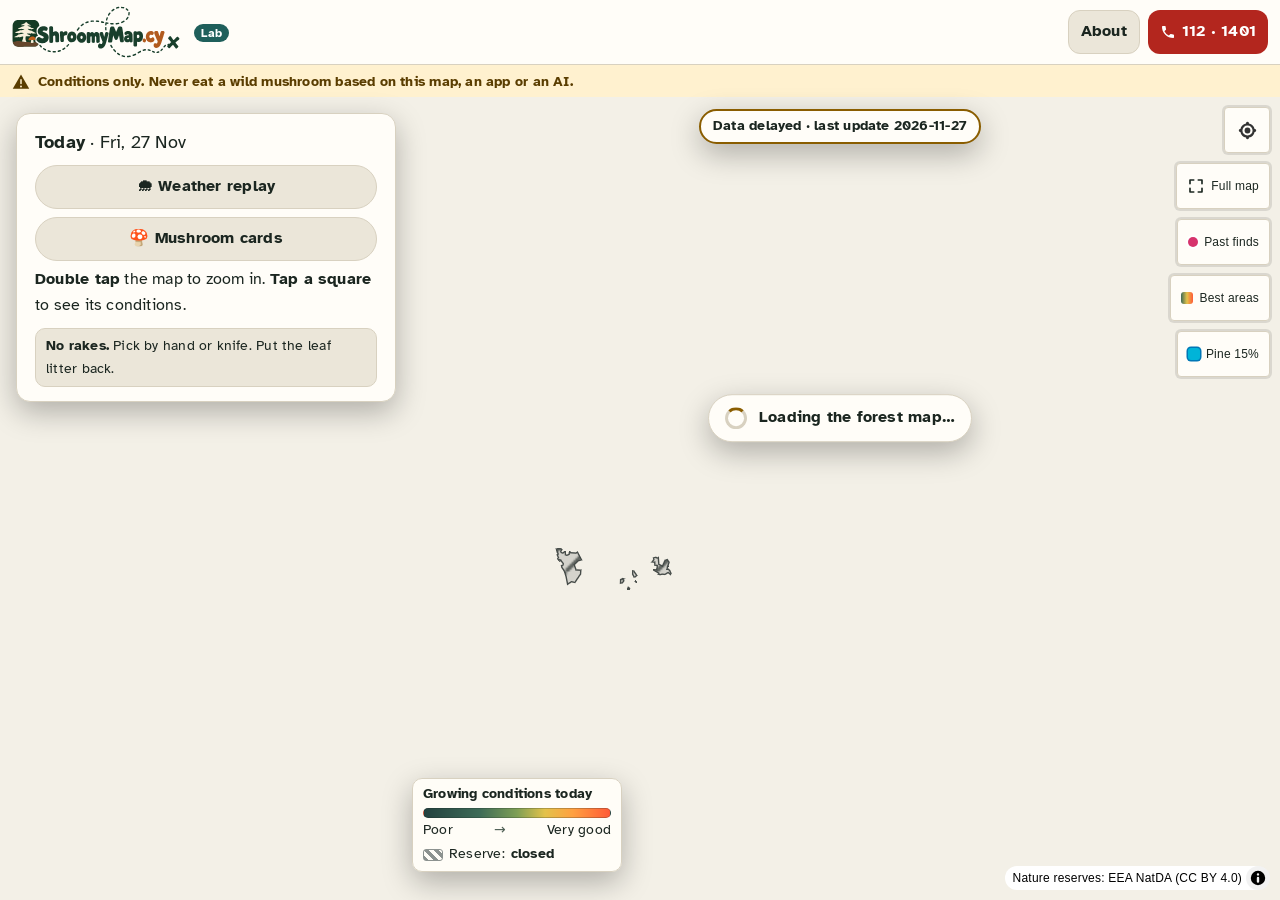
==== commit f941d166: "Lab: built copy 2026-11-27 Co-Authored-By: Claude Fable 5.2 <noreply@anthropic.com>" ====
--- a/index.html
+++ b/index.html
@@ -14,10 +14,10 @@
   <link rel="icon" href="brand/icon-32.png" sizes="32x32" type="image/png" />
   <link rel="apple-touch-icon" href="brand/apple-touch-icon.png" />
   <link rel="manifest" href="site.webmanifest" />
-  <script type="module" crossorigin src="./assets/main-C7lUT9Kk.js"></script>
+  <script type="module" crossorigin src="./assets/main-ConHnUUg.js"></script>
   <link rel="modulepreload" crossorigin href="./assets/lang-DAyDo4pq.js">
   <link rel="stylesheet" crossorigin href="./assets/lang-KYAJsBeA.css">
-  <link rel="stylesheet" crossorigin href="./assets/main-B8sobQFs.css">
+  <link rel="stylesheet" crossorigin href="./assets/main-a7CsHZt2.css">
 </head>
 <body>
   <div class="app">
--- a/assets/main-a7CsHZt2.css
+++ b/assets/main-a7CsHZt2.css
@@ -0,0 +1 @@
+.maplibregl-map{-webkit-tap-highlight-color:#0000;-webkit-touch-callout:none;font:12px/20px Helvetica Neue,Arial,Helvetica,sans-serif;position:relative;overflow:hidden}.maplibregl-canvas{position:absolute;top:0;left:0}.maplibregl-map:fullscreen{width:100%;height:100%}.maplibregl-ctrl-group button.maplibregl-ctrl-compass{touch-action:none}.maplibregl-canvas-container.maplibregl-interactive,.maplibregl-ctrl-group button.maplibregl-ctrl-compass{cursor:grab;-webkit-user-select:none;user-select:none}.maplibregl-canvas-container.maplibregl-interactive.maplibregl-track-pointer{cursor:pointer}.maplibregl-canvas-container.maplibregl-interactive:active,.maplibregl-ctrl-group button.maplibregl-ctrl-compass:active{cursor:grabbing}.maplibregl-canvas-container.maplibregl-touch-zoom-rotate,.maplibregl-canvas-container.maplibregl-touch-zoom-rotate .maplibregl-canvas{touch-action:pan-x pan-y}.maplibregl-canvas-container.maplibregl-touch-drag-pan,.maplibregl-canvas-container.maplibregl-touch-drag-pan .maplibregl-canvas{touch-action:pinch-zoom}.maplibregl-canvas-container.maplibregl-touch-zoom-rotate.maplibregl-touch-drag-pan,.maplibregl-canvas-container.maplibregl-touch-zoom-rotate.maplibregl-touch-drag-pan .maplibregl-canvas{touch-action:none}.maplibregl-canvas-container.maplibregl-touch-drag-pan.maplibregl-cooperative-gestures,.maplibregl-canvas-container.maplibregl-touch-drag-pan.maplibregl-cooperative-gestures .maplibregl-canvas{touch-action:pan-x pan-y}.maplibregl-ctrl-bottom-left,.maplibregl-ctrl-bottom-right,.maplibregl-ctrl-top-left,.maplibregl-ctrl-top-right{pointer-events:none;z-index:2;position:absolute}.maplibregl-ctrl-top-left{top:0;left:0}.maplibregl-ctrl-top-right{top:0;right:0}.maplibregl-ctrl-bottom-left{bottom:0;left:0}.maplibregl-ctrl-bottom-right{bottom:0;right:0}.maplibregl-ctrl{clear:both;pointer-events:auto;transform:translate(0)}.maplibregl-ctrl-top-left .maplibregl-ctrl{float:left;margin:10px 0 0 10px}.maplibregl-ctrl-top-right .maplibregl-ctrl{float:right;margin:10px 10px 0 0}.maplibregl-ctrl-bottom-left .maplibregl-ctrl{float:left;margin:0 0 10px 10px}.maplibregl-ctrl-bottom-right .maplibregl-ctrl{float:right;margin:0 10px 10px 0}.maplibregl-ctrl-group{background:#fff;border-radius:4px}.maplibregl-ctrl-group:not(:empty){box-shadow:0 0 0 2px #0000001a}.maplibregl-ctrl-group button{box-sizing:border-box;cursor:pointer;background-color:#0000;border:0;outline:none;width:29px;height:29px;padding:0;display:block}.maplibregl-ctrl button{-webkit-user-select:none;user-select:none}.maplibregl-ctrl-group button+button{border-top:1px solid #ddd}.maplibregl-ctrl button .maplibregl-ctrl-icon{background-position:50%;background-repeat:no-repeat;width:100%;height:100%;display:block}@media (forced-colors:active){.maplibregl-ctrl-group:not(:empty){box-shadow:0 0 0 2px buttontext}.maplibregl-ctrl-icon{background-color:#0000}.maplibregl-ctrl-group button+button{border-top:1px solid buttontext}}.maplibregl-ctrl button::-moz-focus-inner{border:0;padding:0}.maplibregl-ctrl-attrib-button:focus,.maplibregl-ctrl-group button:focus{box-shadow:0 0 2px 2px #0096ff}.maplibregl-ctrl button:disabled{cursor:not-allowed}.maplibregl-ctrl button:disabled .maplibregl-ctrl-icon{opacity:.25}@media (hover:hover){.maplibregl-ctrl button:not(:disabled):hover{background-color:#0000000d}}.maplibregl-ctrl button:not(:disabled):active{background-color:#0000000d}.maplibregl-ctrl-group button:focus:focus-visible{box-shadow:0 0 2px 2px #0096ff}.maplibregl-ctrl-group button:focus:not(:focus-visible){box-shadow:none}.maplibregl-ctrl-group button:focus:first-child{border-radius:4px 4px 0 0}.maplibregl-ctrl-group button:focus:last-child{border-radius:0 0 4px 4px}.maplibregl-ctrl-group button:focus:only-child{border-radius:inherit}.maplibregl-ctrl button.maplibregl-ctrl-zoom-out .maplibregl-ctrl-icon{background-image:url("data:image/svg+xml;charset=utf-8,%3Csvg xmlns='http://www.w3.org/2000/svg' width='29' height='29' viewBox='0 0 29 29' fill='%23333'%3E %3Cpath d='M10 13c-.75 0-1.5.75-1.5 1.5S9.25 16 10 16h9c.75 0 1.5-.75 1.5-1.5S19.75 13 19 13z'/%3E %3C/svg%3E")}.maplibregl-ctrl button.maplibregl-ctrl-zoom-in .maplibregl-ctrl-icon{background-image:url("data:image/svg+xml;charset=utf-8,%3Csvg xmlns='http://www.w3.org/2000/svg' width='29' height='29' viewBox='0 0 29 29' fill='%23333'%3E %3Cpath d='M14.5 8.5c-.75 0-1.5.75-1.5 1.5v3h-3c-.75 0-1.5.75-1.5 1.5S9.25 16 10 16h3v3c0 .75.75 1.5 1.5 1.5S16 19.75 16 19v-3h3c.75 0 1.5-.75 1.5-1.5S19.75 13 19 13h-3v-3c0-.75-.75-1.5-1.5-1.5'/%3E %3C/svg%3E")}@media (forced-colors:active){.maplibregl-ctrl button.maplibregl-ctrl-zoom-out .maplibregl-ctrl-icon{background-image:url("data:image/svg+xml;charset=utf-8,%3Csvg xmlns='http://www.w3.org/2000/svg' width='29' height='29' viewBox='0 0 29 29' fill='%23fff'%3E %3Cpath d='M10 13c-.75 0-1.5.75-1.5 1.5S9.25 16 10 16h9c.75 0 1.5-.75 1.5-1.5S19.75 13 19 13z'/%3E %3C/svg%3E")}.maplibregl-ctrl button.maplibregl-ctrl-zoom-in .maplibregl-ctrl-icon{background-image:url("data:image/svg+xml;charset=utf-8,%3Csvg xmlns='http://www.w3.org/2000/svg' width='29' height='29' viewBox='0 0 29 29' fill='%23fff'%3E %3Cpath d='M14.5 8.5c-.75 0-1.5.75-1.5 1.5v3h-3c-.75 0-1.5.75-1.5 1.5S9.25 16 10 16h3v3c0 .75.75 1.5 1.5 1.5S16 19.75 16 19v-3h3c.75 0 1.5-.75 1.5-1.5S19.75 13 19 13h-3v-3c0-.75-.75-1.5-1.5-1.5'/%3E %3C/svg%3E")}}@media (forced-colors:active) and (prefers-color-scheme:light){.maplibregl-ctrl button.maplibregl-ctrl-zoom-out .maplibregl-ctrl-icon{background-image:url("data:image/svg+xml;charset=utf-8,%3Csvg xmlns='http://www.w3.org/2000/svg' width='29' height='29' viewBox='0 0 29 29' fill='%23000'%3E %3Cpath d='M10 13c-.75 0-1.5.75-1.5 1.5S9.25 16 10 16h9c.75 0 1.5-.75 1.5-1.5S19.75 13 19 13z'/%3E %3C/svg%3E")}.maplibregl-ctrl button.maplibregl-ctrl-zoom-in .maplibregl-ctrl-icon{background-image:url("data:image/svg+xml;charset=utf-8,%3Csvg xmlns='http://www.w3.org/2000/svg' width='29' height='29' viewBox='0 0 29 29' fill='%23000'%3E %3Cpath d='M14.5 8.5c-.75 0-1.5.75-1.5 1.5v3h-3c-.75 0-1.5.75-1.5 1.5S9.25 16 10 16h3v3c0 .75.75 1.5 1.5 1.5S16 19.75 16 19v-3h3c.75 0 1.5-.75 1.5-1.5S19.75 13 19 13h-3v-3c0-.75-.75-1.5-1.5-1.5'/%3E %3C/svg%3E")}}.maplibregl-ctrl button.maplibregl-ctrl-fullscreen .maplibregl-ctrl-icon{background-image:url("data:image/svg+xml;charset=utf-8,%3Csvg xmlns='http://www.w3.org/2000/svg' width='29' height='29' viewBox='0 0 29 29' fill='%23333'%3E %3Cpath d='M24 16v5.5c0 1.75-.75 2.5-2.5 2.5H16v-1l3-1.5-4-5.5 1-1 5.5 4 1.5-3zM6 16l1.5 3 5.5-4 1 1-4 5.5 3 1.5v1H7.5C5.75 24 5 23.25 5 21.5V16zm7-11v1l-3 1.5 4 5.5-1 1-5.5-4L6 13H5V7.5C5 5.75 5.75 5 7.5 5zm11 2.5c0-1.75-.75-2.5-2.5-2.5H16v1l3 1.5-4 5.5 1 1 5.5-4 1.5 3h1z'/%3E %3C/svg%3E")}.maplibregl-ctrl button.maplibregl-ctrl-shrink .maplibregl-ctrl-icon{background-image:url("data:image/svg+xml;charset=utf-8,%3Csvg xmlns='http://www.w3.org/2000/svg' width='29' height='29' viewBox='0 0 29 29'%3E %3Cpath d='M18.5 16c-1.75 0-2.5.75-2.5 2.5V24h1l1.5-3 5.5 4 1-1-4-5.5 3-1.5v-1zM13 18.5c0-1.75-.75-2.5-2.5-2.5H5v1l3 1.5L4 24l1 1 5.5-4 1.5 3h1zm3-8c0 1.75.75 2.5 2.5 2.5H24v-1l-3-1.5L25 5l-1-1-5.5 4L17 5h-1zM10.5 13c1.75 0 2.5-.75 2.5-2.5V5h-1l-1.5 3L5 4 4 5l4 5.5L5 12v1z'/%3E %3C/svg%3E")}@media (forced-colors:active){.maplibregl-ctrl button.maplibregl-ctrl-fullscreen .maplibregl-ctrl-icon{background-image:url("data:image/svg+xml;charset=utf-8,%3Csvg xmlns='http://www.w3.org/2000/svg' width='29' height='29' viewBox='0 0 29 29' fill='%23fff'%3E %3Cpath d='M24 16v5.5c0 1.75-.75 2.5-2.5 2.5H16v-1l3-1.5-4-5.5 1-1 5.5 4 1.5-3zM6 16l1.5 3 5.5-4 1 1-4 5.5 3 1.5v1H7.5C5.75 24 5 23.25 5 21.5V16zm7-11v1l-3 1.5 4 5.5-1 1-5.5-4L6 13H5V7.5C5 5.75 5.75 5 7.5 5zm11 2.5c0-1.75-.75-2.5-2.5-2.5H16v1l3 1.5-4 5.5 1 1 5.5-4 1.5 3h1z'/%3E %3C/svg%3E")}.maplibregl-ctrl button.maplibregl-ctrl-shrink .maplibregl-ctrl-icon{background-image:url("data:image/svg+xml;charset=utf-8,%3Csvg xmlns='http://www.w3.org/2000/svg' width='29' height='29' viewBox='0 0 29 29' fill='%23fff'%3E %3Cpath d='M18.5 16c-1.75 0-2.5.75-2.5 2.5V24h1l1.5-3 5.5 4 1-1-4-5.5 3-1.5v-1zM13 18.5c0-1.75-.75-2.5-2.5-2.5H5v1l3 1.5L4 24l1 1 5.5-4 1.5 3h1zm3-8c0 1.75.75 2.5 2.5 2.5H24v-1l-3-1.5L25 5l-1-1-5.5 4L17 5h-1zM10.5 13c1.75 0 2.5-.75 2.5-2.5V5h-1l-1.5 3L5 4 4 5l4 5.5L5 12v1z'/%3E %3C/svg%3E")}}@media (forced-colors:active) and (prefers-color-scheme:light){.maplibregl-ctrl button.maplibregl-ctrl-fullscreen .maplibregl-ctrl-icon{background-image:url("data:image/svg+xml;charset=utf-8,%3Csvg xmlns='http://www.w3.org/2000/svg' width='29' height='29' viewBox='0 0 29 29' fill='%23000'%3E %3Cpath d='M24 16v5.5c0 1.75-.75 2.5-2.5 2.5H16v-1l3-1.5-4-5.5 1-1 5.5 4 1.5-3zM6 16l1.5 3 5.5-4 1 1-4 5.5 3 1.5v1H7.5C5.75 24 5 23.25 5 21.5V16zm7-11v1l-3 1.5 4 5.5-1 1-5.5-4L6 13H5V7.5C5 5.75 5.75 5 7.5 5zm11 2.5c0-1.75-.75-2.5-2.5-2.5H16v1l3 1.5-4 5.5 1 1 5.5-4 1.5 3h1z'/%3E %3C/svg%3E")}.maplibregl-ctrl button.maplibregl-ctrl-shrink .maplibregl-ctrl-icon{background-image:url("data:image/svg+xml;charset=utf-8,%3Csvg xmlns='http://www.w3.org/2000/svg' width='29' height='29' viewBox='0 0 29 29' fill='%23000'%3E %3Cpath d='M18.5 16c-1.75 0-2.5.75-2.5 2.5V24h1l1.5-3 5.5 4 1-1-4-5.5 3-1.5v-1zM13 18.5c0-1.75-.75-2.5-2.5-2.5H5v1l3 1.5L4 24l1 1 5.5-4 1.5 3h1zm3-8c0 1.75.75 2.5 2.5 2.5H24v-1l-3-1.5L25 5l-1-1-5.5 4L17 5h-1zM10.5 13c1.75 0 2.5-.75 2.5-2.5V5h-1l-1.5 3L5 4 4 5l4 5.5L5 12v1z'/%3E %3C/svg%3E")}}.maplibregl-ctrl button.maplibregl-ctrl-compass .maplibregl-ctrl-icon{background-image:url("data:image/svg+xml;charset=utf-8,%3Csvg xmlns='http://www.w3.org/2000/svg' width='29' height='29' viewBox='0 0 29 29' fill='%23333'%3E %3Cpath d='m10.5 14 4-8 4 8z'/%3E %3Cpath fill='%23ccc' d='m10.5 16 4 8 4-8z'/%3E %3C/svg%3E")}@media (forced-colors:active){.maplibregl-ctrl button.maplibregl-ctrl-compass .maplibregl-ctrl-icon{background-image:url("data:image/svg+xml;charset=utf-8,%3Csvg xmlns='http://www.w3.org/2000/svg' width='29' height='29' viewBox='0 0 29 29' fill='%23fff'%3E %3Cpath d='m10.5 14 4-8 4 8z'/%3E %3Cpath fill='%23ccc' d='m10.5 16 4 8 4-8z'/%3E %3C/svg%3E")}}@media (forced-colors:active) and (prefers-color-scheme:light){.maplibregl-ctrl button.maplibregl-ctrl-compass .maplibregl-ctrl-icon{background-image:url("data:image/svg+xml;charset=utf-8,%3Csvg xmlns='http://www.w3.org/2000/svg' width='29' height='29' viewBox='0 0 29 29' fill='%23000'%3E %3Cpath d='m10.5 14 4-8 4 8z'/%3E %3Cpath fill='%23ccc' d='m10.5 16 4 8 4-8z'/%3E %3C/svg%3E")}}.maplibregl-ctrl button.maplibregl-ctrl-globe .maplibregl-ctrl-icon{background-image:url("data:image/svg+xml;charset=utf-8,%3Csvg xmlns='http://www.w3.org/2000/svg' width='22' height='22' fill='none' viewBox='0 0 22 22' stroke='%23333'%3E %3Ccircle cx='11' cy='11' r='8.5'/%3E %3Cpath d='M17.5 11c0 4.819-3.02 8.5-6.5 8.5S4.5 15.819 4.5 11 7.52 2.5 11 2.5s6.5 3.681 6.5 8.5Z'/%3E %3Cpath d='M13.5 11c0 2.447-.331 4.64-.853 6.206-.262.785-.562 1.384-.872 1.777-.314.399-.58.517-.775.517-.195 0-.461-.118-.775-.517-.31-.393-.61-.992-.872-1.777C8.831 15.64 8.5 13.446 8.5 11c0-2.447.331-4.64.853-6.206.262-.785.562-1.384.872-1.777.314-.399.58-.517.775-.517.195 0 .461.118.775.517.31.393.61.992.872 1.777.522 1.565.853 3.76.853 6.206Z'/%3E %3Cpath d='M11 7.5c-1.909 0-3.622-.166-4.845-.428-.616-.132-1.08-.283-1.379-.434a1.333 1.333 0 0 1-.224-.138c.047-.038.12-.085.224-.138.299-.151.763-.302 1.379-.434C7.378 5.666 9.091 5.5 11 5.5c1.909 0 3.622.166 4.845.428.616.132 1.08.283 1.379.434.105.053.177.1.224.138-.047.038-.12.085-.224.138-.299.151-.763.302-1.379.434-1.223.262-2.936.428-4.845.428ZM4.486 6.436ZM11 16.5c-1.909 0-3.622-.166-4.845-.428-.616-.132-1.08-.283-1.379-.434a1.33 1.33 0 0 1-.224-.138 1.33 1.33 0 0 1 .224-.138c.299-.151.763-.302 1.379-.434C7.378 14.666 9.091 14.5 11 14.5c1.909 0 3.622.166 4.845.428.616.132 1.08.283 1.379.434.105.053.177.1.224.138a1.33 1.33 0 0 1-.224.138c-.299.151-.763.302-1.379.434-1.223.262-2.936.428-4.845.428Zm-6.514-1.064ZM11 12.5c-2.46 0-4.672-.222-6.255-.574-.796-.177-1.406-.38-1.805-.59a1.465 1.465 0 0 1-.39-.272.293.293 0 0 1-.047-.064.293.293 0 0 1 .048-.064c.066-.073.189-.167.389-.272.399-.21 1.009-.413 1.805-.59C6.328 9.722 8.54 9.5 11 9.5s4.672.222 6.256.574c.795.177 1.405.38 1.804.59.2.105.323.2.39.272a.33.33 0 0 1 .047.064.293.293 0 0 1-.048.064 1.435 1.435 0 0 1-.389.272c-.399.21-1.009.413-1.804.59-1.584.352-3.796.574-6.256.574Zm-8.501-1.51v.002-.002Zm0 .018v.002-.002Zm17.002.002v-.002.002Zm0-.018v-.002.002Z'/%3E %3C/svg%3E")}.maplibregl-ctrl button.maplibregl-ctrl-globe-enabled .maplibregl-ctrl-icon{background-image:url("data:image/svg+xml;charset=utf-8,%3Csvg xmlns='http://www.w3.org/2000/svg' width='22' height='22' fill='none' viewBox='0 0 22 22' stroke='%2333b5e5'%3E %3Ccircle cx='11' cy='11' r='8.5'/%3E %3Cpath d='M17.5 11c0 4.819-3.02 8.5-6.5 8.5S4.5 15.819 4.5 11 7.52 2.5 11 2.5s6.5 3.681 6.5 8.5Z'/%3E %3Cpath d='M13.5 11c0 2.447-.331 4.64-.853 6.206-.262.785-.562 1.384-.872 1.777-.314.399-.58.517-.775.517-.195 0-.461-.118-.775-.517-.31-.393-.61-.992-.872-1.777C8.831 15.64 8.5 13.446 8.5 11c0-2.447.331-4.64.853-6.206.262-.785.562-1.384.872-1.777.314-.399.58-.517.775-.517.195 0 .461.118.775.517.31.393.61.992.872 1.777.522 1.565.853 3.76.853 6.206Z'/%3E %3Cpath d='M11 7.5c-1.909 0-3.622-.166-4.845-.428-.616-.132-1.08-.283-1.379-.434a1.333 1.333 0 0 1-.224-.138c.047-.038.12-.085.224-.138.299-.151.763-.302 1.379-.434C7.378 5.666 9.091 5.5 11 5.5c1.909 0 3.622.166 4.845.428.616.132 1.08.283 1.379.434.105.053.177.1.224.138-.047.038-.12.085-.224.138-.299.151-.763.302-1.379.434-1.223.262-2.936.428-4.845.428ZM4.486 6.436ZM11 16.5c-1.909 0-3.622-.166-4.845-.428-.616-.132-1.08-.283-1.379-.434a1.33 1.33 0 0 1-.224-.138 1.33 1.33 0 0 1 .224-.138c.299-.151.763-.302 1.379-.434C7.378 14.666 9.091 14.5 11 14.5c1.909 0 3.622.166 4.845.428.616.132 1.08.283 1.379.434.105.053.177.1.224.138a1.33 1.33 0 0 1-.224.138c-.299.151-.763.302-1.379.434-1.223.262-2.936.428-4.845.428Zm-6.514-1.064ZM11 12.5c-2.46 0-4.672-.222-6.255-.574-.796-.177-1.406-.38-1.805-.59a1.465 1.465 0 0 1-.39-.272.293.293 0 0 1-.047-.064.293.293 0 0 1 .048-.064c.066-.073.189-.167.389-.272.399-.21 1.009-.413 1.805-.59C6.328 9.722 8.54 9.5 11 9.5s4.672.222 6.256.574c.795.177 1.405.38 1.804.59.2.105.323.2.39.272a.33.33 0 0 1 .047.064.293.293 0 0 1-.048.064 1.435 1.435 0 0 1-.389.272c-.399.21-1.009.413-1.804.59-1.584.352-3.796.574-6.256.574Zm-8.501-1.51v.002-.002Zm0 .018v.002-.002Zm17.002.002v-.002.002Zm0-.018v-.002.002Z'/%3E %3C/svg%3E")}.maplibregl-ctrl button.maplibregl-ctrl-terrain .maplibregl-ctrl-icon{background-image:url("data:image/svg+xml;charset=utf-8,%3Csvg xmlns='http://www.w3.org/2000/svg' width='22' height='22' viewBox='0 0 22 22' fill='%23333'%3E %3Cpath d='m1.754 13.406 4.453-4.851 3.09 3.09 3.281 3.277.969-.969-3.309-3.312 3.844-4.121 6.148 6.886h1.082v-.855l-7.207-8.07-4.84 5.187L6.169 6.57l-5.48 5.965v.871ZM.688 16.844h20.625v1.375H.688Zm0 0'/%3E %3C/svg%3E")}.maplibregl-ctrl button.maplibregl-ctrl-terrain-enabled .maplibregl-ctrl-icon{background-image:url("data:image/svg+xml;charset=utf-8,%3Csvg xmlns='http://www.w3.org/2000/svg' width='22' height='22' viewBox='0 0 22 22' fill='%2333b5e5'%3E %3Cpath d='m1.754 13.406 4.453-4.851 3.09 3.09 3.281 3.277.969-.969-3.309-3.312 3.844-4.121 6.148 6.886h1.082v-.855l-7.207-8.07-4.84 5.187L6.169 6.57l-5.48 5.965v.871ZM.688 16.844h20.625v1.375H.688Zm0 0'/%3E %3C/svg%3E")}.maplibregl-ctrl button.maplibregl-ctrl-geolocate .maplibregl-ctrl-icon{background-image:url("data:image/svg+xml;charset=utf-8,%3Csvg xmlns='http://www.w3.org/2000/svg' width='29' height='29' viewBox='0 0 20 20' fill='%23333'%3E %3Cpath d='M10 4C9 4 9 5 9 5v.1A5 5 0 0 0 5.1 9H5s-1 0-1 1 1 1 1 1h.1A5 5 0 0 0 9 14.9v.1s0 1 1 1 1-1 1-1v-.1a5 5 0 0 0 3.9-3.9h.1s1 0 1-1-1-1-1-1h-.1A5 5 0 0 0 11 5.1V5s0-1-1-1m0 2.5a3.5 3.5 0 1 1 0 7 3.5 3.5 0 1 1 0-7'/%3E %3Ccircle id='dot' cx='10' cy='10' r='2'/%3E %3Cpath id='stroke' d='m14 5 1 1-9 9-1-1z' display='none'/%3E %3C/svg%3E")}.maplibregl-ctrl button.maplibregl-ctrl-geolocate:disabled .maplibregl-ctrl-icon{background-image:url("data:image/svg+xml;charset=utf-8,%3Csvg xmlns='http://www.w3.org/2000/svg' width='29' height='29' viewBox='0 0 20 20' fill='%23aaa'%3E %3Cpath d='M10 4C9 4 9 5 9 5v.1A5 5 0 0 0 5.1 9H5s-1 0-1 1 1 1 1 1h.1A5 5 0 0 0 9 14.9v.1s0 1 1 1 1-1 1-1v-.1a5 5 0 0 0 3.9-3.9h.1s1 0 1-1-1-1-1-1h-.1A5 5 0 0 0 11 5.1V5s0-1-1-1m0 2.5a3.5 3.5 0 1 1 0 7 3.5 3.5 0 1 1 0-7'/%3E %3Ccircle id='dot' cx='10' cy='10' r='2'/%3E %3Cpath id='stroke' d='m14 5 1 1-9 9-1-1z' fill='%23f00'/%3E %3C/svg%3E")}.maplibregl-ctrl button.maplibregl-ctrl-geolocate.maplibregl-ctrl-geolocate-active .maplibregl-ctrl-icon{background-image:url("data:image/svg+xml;charset=utf-8,%3Csvg xmlns='http://www.w3.org/2000/svg' width='29' height='29' viewBox='0 0 20 20' fill='%2333b5e5'%3E %3Cpath d='M10 4C9 4 9 5 9 5v.1A5 5 0 0 0 5.1 9H5s-1 0-1 1 1 1 1 1h.1A5 5 0 0 0 9 14.9v.1s0 1 1 1 1-1 1-1v-.1a5 5 0 0 0 3.9-3.9h.1s1 0 1-1-1-1-1-1h-.1A5 5 0 0 0 11 5.1V5s0-1-1-1m0 2.5a3.5 3.5 0 1 1 0 7 3.5 3.5 0 1 1 0-7'/%3E %3Ccircle id='dot' cx='10' cy='10' r='2'/%3E %3Cpath id='stroke' d='m14 5 1 1-9 9-1-1z' display='none'/%3E %3C/svg%3E")}.maplibregl-ctrl button.maplibregl-ctrl-geolocate.maplibregl-ctrl-geolocate-active-error .maplibregl-ctrl-icon{background-image:url("data:image/svg+xml;charset=utf-8,%3Csvg xmlns='http://www.w3.org/2000/svg' width='29' height='29' viewBox='0 0 20 20' fill='%23e58978'%3E %3Cpath d='M10 4C9 4 9 5 9 5v.1A5 5 0 0 0 5.1 9H5s-1 0-1 1 1 1 1 1h.1A5 5 0 0 0 9 14.9v.1s0 1 1 1 1-1 1-1v-.1a5 5 0 0 0 3.9-3.9h.1s1 0 1-1-1-1-1-1h-.1A5 5 0 0 0 11 5.1V5s0-1-1-1m0 2.5a3.5 3.5 0 1 1 0 7 3.5 3.5 0 1 1 0-7'/%3E %3Ccircle id='dot' cx='10' cy='10' r='2'/%3E %3Cpath id='stroke' d='m14 5 1 1-9 9-1-1z' display='none'/%3E %3C/svg%3E")}.maplibregl-ctrl button.maplibregl-ctrl-geolocate.maplibregl-ctrl-geolocate-background .maplibregl-ctrl-icon{background-image:url("data:image/svg+xml;charset=utf-8,%3Csvg xmlns='http://www.w3.org/2000/svg' width='29' height='29' viewBox='0 0 20 20' fill='%2333b5e5'%3E %3Cpath d='M10 4C9 4 9 5 9 5v.1A5 5 0 0 0 5.1 9H5s-1 0-1 1 1 1 1 1h.1A5 5 0 0 0 9 14.9v.1s0 1 1 1 1-1 1-1v-.1a5 5 0 0 0 3.9-3.9h.1s1 0 1-1-1-1-1-1h-.1A5 5 0 0 0 11 5.1V5s0-1-1-1m0 2.5a3.5 3.5 0 1 1 0 7 3.5 3.5 0 1 1 0-7'/%3E %3Ccircle id='dot' cx='10' cy='10' r='2' display='none'/%3E %3Cpath id='stroke' d='m14 5 1 1-9 9-1-1z' display='none'/%3E %3C/svg%3E")}.maplibregl-ctrl button.maplibregl-ctrl-geolocate.maplibregl-ctrl-geolocate-background-error .maplibregl-ctrl-icon{background-image:url("data:image/svg+xml;charset=utf-8,%3Csvg xmlns='http://www.w3.org/2000/svg' width='29' height='29' viewBox='0 0 20 20' fill='%23e54e33'%3E %3Cpath d='M10 4C9 4 9 5 9 5v.1A5 5 0 0 0 5.1 9H5s-1 0-1 1 1 1 1 1h.1A5 5 0 0 0 9 14.9v.1s0 1 1 1 1-1 1-1v-.1a5 5 0 0 0 3.9-3.9h.1s1 0 1-1-1-1-1-1h-.1A5 5 0 0 0 11 5.1V5s0-1-1-1m0 2.5a3.5 3.5 0 1 1 0 7 3.5 3.5 0 1 1 0-7'/%3E %3Ccircle id='dot' cx='10' cy='10' r='2' display='none'/%3E %3Cpath id='stroke' d='m14 5 1 1-9 9-1-1z' display='none'/%3E %3C/svg%3E")}.maplibregl-ctrl button.maplibregl-ctrl-geolocate.maplibregl-ctrl-geolocate-waiting .maplibregl-ctrl-icon{animation:2s linear infinite maplibregl-spin}@media (forced-colors:active){.maplibregl-ctrl button.maplibregl-ctrl-geolocate .maplibregl-ctrl-icon{background-image:url("data:image/svg+xml;charset=utf-8,%3Csvg xmlns='http://www.w3.org/2000/svg' width='29' height='29' viewBox='0 0 20 20' fill='%23fff'%3E %3Cpath d='M10 4C9 4 9 5 9 5v.1A5 5 0 0 0 5.1 9H5s-1 0-1 1 1 1 1 1h.1A5 5 0 0 0 9 14.9v.1s0 1 1 1 1-1 1-1v-.1a5 5 0 0 0 3.9-3.9h.1s1 0 1-1-1-1-1-1h-.1A5 5 0 0 0 11 5.1V5s0-1-1-1m0 2.5a3.5 3.5 0 1 1 0 7 3.5 3.5 0 1 1 0-7'/%3E %3Ccircle id='dot' cx='10' cy='10' r='2'/%3E %3Cpath id='stroke' d='m14 5 1 1-9 9-1-1z' display='none'/%3E %3C/svg%3E")}.maplibregl-ctrl button.maplibregl-ctrl-geolocate:disabled .maplibregl-ctrl-icon{background-image:url("data:image/svg+xml;charset=utf-8,%3Csvg xmlns='http://www.w3.org/2000/svg' width='29' height='29' viewBox='0 0 20 20' fill='%23999'%3E %3Cpath d='M10 4C9 4 9 5 9 5v.1A5 5 0 0 0 5.1 9H5s-1 0-1 1 1 1 1 1h.1A5 5 0 0 0 9 14.9v.1s0 1 1 1 1-1 1-1v-.1a5 5 0 0 0 3.9-3.9h.1s1 0 1-1-1-1-1-1h-.1A5 5 0 0 0 11 5.1V5s0-1-1-1m0 2.5a3.5 3.5 0 1 1 0 7 3.5 3.5 0 1 1 0-7'/%3E %3Ccircle id='dot' cx='10' cy='10' r='2'/%3E %3Cpath id='stroke' d='m14 5 1 1-9 9-1-1z' fill='%23f00'/%3E %3C/svg%3E")}.maplibregl-ctrl button.maplibregl-ctrl-geolocate.maplibregl-ctrl-geolocate-active .maplibregl-ctrl-icon{background-image:url("data:image/svg+xml;charset=utf-8,%3Csvg xmlns='http://www.w3.org/2000/svg' width='29' height='29' viewBox='0 0 20 20' fill='%2333b5e5'%3E %3Cpath d='M10 4C9 4 9 5 9 5v.1A5 5 0 0 0 5.1 9H5s-1 0-1 1 1 1 1 1h.1A5 5 0 0 0 9 14.9v.1s0 1 1 1 1-1 1-1v-.1a5 5 0 0 0 3.9-3.9h.1s1 0 1-1-1-1-1-1h-.1A5 5 0 0 0 11 5.1V5s0-1-1-1m0 2.5a3.5 3.5 0 1 1 0 7 3.5 3.5 0 1 1 0-7'/%3E %3Ccircle id='dot' cx='10' cy='10' r='2'/%3E %3Cpath id='stroke' d='m14 5 1 1-9 9-1-1z' display='none'/%3E %3C/svg%3E")}.maplibregl-ctrl button.maplibregl-ctrl-geolocate.maplibregl-ctrl-geolocate-active-error .maplibregl-ctrl-icon{background-image:url("data:image/svg+xml;charset=utf-8,%3Csvg xmlns='http://www.w3.org/2000/svg' width='29' height='29' viewBox='0 0 20 20' fill='%23e58978'%3E %3Cpath d='M10 4C9 4 9 5 9 5v.1A5 5 0 0 0 5.1 9H5s-1 0-1 1 1 1 1 1h.1A5 5 0 0 0 9 14.9v.1s0 1 1 1 1-1 1-1v-.1a5 5 0 0 0 3.9-3.9h.1s1 0 1-1-1-1-1-1h-.1A5 5 0 0 0 11 5.1V5s0-1-1-1m0 2.5a3.5 3.5 0 1 1 0 7 3.5 3.5 0 1 1 0-7'/%3E %3Ccircle id='dot' cx='10' cy='10' r='2'/%3E %3Cpath id='stroke' d='m14 5 1 1-9 9-1-1z' display='none'/%3E %3C/svg%3E")}.maplibregl-ctrl button.maplibregl-ctrl-geolocate.maplibregl-ctrl-geolocate-background .maplibregl-ctrl-icon{background-image:url("data:image/svg+xml;charset=utf-8,%3Csvg xmlns='http://www.w3.org/2000/svg' width='29' height='29' viewBox='0 0 20 20' fill='%2333b5e5'%3E %3Cpath d='M10 4C9 4 9 5 9 5v.1A5 5 0 0 0 5.1 9H5s-1 0-1 1 1 1 1 1h.1A5 5 0 0 0 9 14.9v.1s0 1 1 1 1-1 1-1v-.1a5 5 0 0 0 3.9-3.9h.1s1 0 1-1-1-1-1-1h-.1A5 5 0 0 0 11 5.1V5s0-1-1-1m0 2.5a3.5 3.5 0 1 1 0 7 3.5 3.5 0 1 1 0-7'/%3E %3Ccircle id='dot' cx='10' cy='10' r='2' display='none'/%3E %3Cpath id='stroke' d='m14 5 1 1-9 9-1-1z' display='none'/%3E %3C/svg%3E")}.maplibregl-ctrl button.maplibregl-ctrl-geolocate.maplibregl-ctrl-geolocate-background-error .maplibregl-ctrl-icon{background-image:url("data:image/svg+xml;charset=utf-8,%3Csvg xmlns='http://www.w3.org/2000/svg' width='29' height='29' viewBox='0 0 20 20' fill='%23e54e33'%3E %3Cpath d='M10 4C9 4 9 5 9 5v.1A5 5 0 0 0 5.1 9H5s-1 0-1 1 1 1 1 1h.1A5 5 0 0 0 9 14.9v.1s0 1 1 1 1-1 1-1v-.1a5 5 0 0 0 3.9-3.9h.1s1 0 1-1-1-1-1-1h-.1A5 5 0 0 0 11 5.1V5s0-1-1-1m0 2.5a3.5 3.5 0 1 1 0 7 3.5 3.5 0 1 1 0-7'/%3E %3Ccircle id='dot' cx='10' cy='10' r='2' display='none'/%3E %3Cpath id='stroke' d='m14 5 1 1-9 9-1-1z' display='none'/%3E %3C/svg%3E")}}@media (forced-colors:active) and (prefers-color-scheme:light){.maplibregl-ctrl button.maplibregl-ctrl-geolocate .maplibregl-ctrl-icon{background-image:url("data:image/svg+xml;charset=utf-8,%3Csvg xmlns='http://www.w3.org/2000/svg' width='29' height='29' viewBox='0 0 20 20' fill='%23000'%3E %3Cpath d='M10 4C9 4 9 5 9 5v.1A5 5 0 0 0 5.1 9H5s-1 0-1 1 1 1 1 1h.1A5 5 0 0 0 9 14.9v.1s0 1 1 1 1-1 1-1v-.1a5 5 0 0 0 3.9-3.9h.1s1 0 1-1-1-1-1-1h-.1A5 5 0 0 0 11 5.1V5s0-1-1-1m0 2.5a3.5 3.5 0 1 1 0 7 3.5 3.5 0 1 1 0-7'/%3E %3Ccircle id='dot' cx='10' cy='10' r='2'/%3E %3Cpath id='stroke' d='m14 5 1 1-9 9-1-1z' display='none'/%3E %3C/svg%3E")}.maplibregl-ctrl button.maplibregl-ctrl-geolocate:disabled .maplibregl-ctrl-icon{background-image:url("data:image/svg+xml;charset=utf-8,%3Csvg xmlns='http://www.w3.org/2000/svg' width='29' height='29' viewBox='0 0 20 20' fill='%23666'%3E %3Cpath d='M10 4C9 4 9 5 9 5v.1A5 5 0 0 0 5.1 9H5s-1 0-1 1 1 1 1 1h.1A5 5 0 0 0 9 14.9v.1s0 1 1 1 1-1 1-1v-.1a5 5 0 0 0 3.9-3.9h.1s1 0 1-1-1-1-1-1h-.1A5 5 0 0 0 11 5.1V5s0-1-1-1m0 2.5a3.5 3.5 0 1 1 0 7 3.5 3.5 0 1 1 0-7'/%3E %3Ccircle id='dot' cx='10' cy='10' r='2'/%3E %3Cpath id='stroke' d='m14 5 1 1-9 9-1-1z' fill='%23f00'/%3E %3C/svg%3E")}}@keyframes maplibregl-spin{0%{transform:rotate(0)}to{transform:rotate(1turn)}}a.maplibregl-ctrl-logo{cursor:pointer;background-image:url("data:image/svg+xml;charset=utf-8,%3Csvg xmlns='http://www.w3.org/2000/svg' width='88' height='23' fill='none'%3E %3Cpath fill='%23000' fill-opacity='.4' fill-rule='evenodd' d='M17.408 16.796h-1.827l2.501-12.095h.198l3.324 6.533.988 2.19.988-2.19 3.258-6.533h.181l2.6 12.095h-1.81l-1.218-5.644-.362-1.71-.658 1.71-2.929 5.644h-.098l-2.914-5.644-.757-1.71-.345 1.71zm1.958-3.42-.726 3.663a1.255 1.255 0 0 1-1.232 1.011h-1.827a1.255 1.255 0 0 1-1.229-1.509l2.501-12.095a1.255 1.255 0 0 1 1.23-1.001h.197a1.25 1.25 0 0 1 1.12.685l3.19 6.273 3.125-6.263a1.25 1.25 0 0 1 1.123-.695h.181a1.255 1.255 0 0 1 1.227.991l1.443 6.71a5 5 0 0 1 .314-.787l.009-.016a4.6 4.6 0 0 1 1.777-1.887c.782-.46 1.668-.667 2.611-.667a4.6 4.6 0 0 1 1.7.32l.306.134c.21-.16.474-.256.759-.256h1.694a1.255 1.255 0 0 1 1.212.925 1.255 1.255 0 0 1 1.212-.925h1.711c.284 0 .545.094.755.252.613-.3 1.312-.45 2.075-.45 1.356 0 2.557.445 3.482 1.4q.47.48.763 1.064V4.701a1.255 1.255 0 0 1 1.255-1.255h1.86A1.255 1.255 0 0 1 54.44 4.7v9.194h2.217c.19 0 .37.043.532.118v-4.77c0-.356.147-.678.385-.906a2.42 2.42 0 0 1-.682-1.71c0-.665.267-1.253.735-1.7a2.45 2.45 0 0 1 1.722-.674 2.43 2.43 0 0 1 1.705.675q.318.302.504.683V4.7a1.255 1.255 0 0 1 1.255-1.255h1.744A1.255 1.255 0 0 1 65.812 4.7v3.335a4.8 4.8 0 0 1 1.526-.246c.938 0 1.817.214 2.59.69a4.47 4.47 0 0 1 1.67 1.743v-.98a1.255 1.255 0 0 1 1.256-1.256h1.777c.233 0 .451.064.639.174a3.4 3.4 0 0 1 1.567-.372c.346 0 .861.02 1.285.232a1.25 1.25 0 0 1 .689 1.004 4.7 4.7 0 0 1 .853-.588c.795-.44 1.675-.647 2.61-.647 1.385 0 2.65.39 3.525 1.396.836.938 1.168 2.173 1.168 3.528q-.001.515-.056 1.051a1.255 1.255 0 0 1-.947 1.09l.408.952a1.255 1.255 0 0 1-.477 1.552c-.418.268-.92.463-1.458.612-.613.171-1.304.244-2.049.244-1.06 0-2.043-.207-2.886-.698l-.015-.008c-.798-.48-1.419-1.135-1.818-1.963l-.004-.008a5.8 5.8 0 0 1-.548-2.512q0-.429.053-.843a1.3 1.3 0 0 1-.333-.086l-.166-.004c-.223 0-.426.062-.643.228-.03.024-.142.139-.142.59v3.883a1.255 1.255 0 0 1-1.256 1.256h-1.777a1.255 1.255 0 0 1-1.256-1.256V15.69l-.032.057a4.8 4.8 0 0 1-1.86 1.833 5.04 5.04 0 0 1-2.484.634 4.5 4.5 0 0 1-1.935-.424 1.25 1.25 0 0 1-.764.258h-1.71a1.255 1.255 0 0 1-1.256-1.255V7.687a2.4 2.4 0 0 1-.428.625c.253.23.412.561.412.93v7.553a1.255 1.255 0 0 1-1.256 1.255h-1.843a1.25 1.25 0 0 1-.894-.373c-.228.23-.544.373-.894.373H51.32a1.255 1.255 0 0 1-1.256-1.255v-1.251l-.061.117a4.7 4.7 0 0 1-1.782 1.884 4.77 4.77 0 0 1-2.485.67 5.6 5.6 0 0 1-1.485-.188l.009 2.764a1.255 1.255 0 0 1-1.255 1.259h-1.729a1.255 1.255 0 0 1-1.255-1.255v-3.537a1.255 1.255 0 0 1-1.167.793h-1.679a1.25 1.25 0 0 1-.77-.263 4.5 4.5 0 0 1-1.945.429c-.885 0-1.724-.21-2.495-.632l-.017-.01a5 5 0 0 1-1.081-.836 1.255 1.255 0 0 1-1.254 1.312h-1.81a1.255 1.255 0 0 1-1.228-.99l-.782-3.625-2.044 3.939a1.25 1.25 0 0 1-1.115.676h-.098a1.25 1.25 0 0 1-1.116-.68l-2.061-3.994zM35.92 16.63l.207-.114.223-.15q.493-.356.735-.785l.061-.118.033 1.332h1.678V9.242h-1.694l-.033 1.267q-.133-.329-.526-.658l-.032-.028a3.2 3.2 0 0 0-.668-.428l-.27-.12a3.3 3.3 0 0 0-1.235-.23q-1.136-.001-1.974.493a3.36 3.36 0 0 0-1.3 1.382q-.445.89-.444 2.074 0 1.2.51 2.107a3.8 3.8 0 0 0 1.382 1.381 3.9 3.9 0 0 0 1.893.477q.795 0 1.455-.33zm-2.789-5.38q-.576.675-.575 1.762 0 1.102.559 1.794.576.675 1.645.675a2.25 2.25 0 0 0 .934-.19 2.2 2.2 0 0 0 .468-.29l.178-.161a2.2 2.2 0 0 0 .397-.561q.244-.5.244-1.15v-.115q0-.708-.296-1.267l-.043-.077a2.2 2.2 0 0 0-.633-.709l-.13-.086-.047-.028a2.1 2.1 0 0 0-1.073-.285q-1.052 0-1.629.692zm2.316 2.706c.163-.17.28-.407.28-.83v-.114c0-.292-.06-.508-.15-.68a.96.96 0 0 0-.353-.389.85.85 0 0 0-.464-.127c-.4 0-.56.114-.664.239l-.01.012c-.148.174-.275.45-.275.945 0 .506.122.801.27.99.097.11.266.224.68.224.303 0 .504-.09.687-.269zm7.545 1.705a2.6 2.6 0 0 0 .331.423q.319.33.755.548l.173.074q.65.255 1.49.255 1.02 0 1.844-.493a3.45 3.45 0 0 0 1.316-1.4q.493-.904.493-2.089 0-1.909-.988-2.913-.988-1.02-2.584-1.02-.898 0-1.575.347a3 3 0 0 0-.415.262l-.199.166a3.4 3.4 0 0 0-.64.82V9.242h-1.712v11.553h1.729l-.017-5.134zm.53-1.138q.206.29.48.5l.155.11.053.034q.51.296 1.119.297 1.07 0 1.645-.675.577-.69.576-1.762 0-1.119-.576-1.777-.558-.675-1.645-.675-.435 0-.835.16a2 2 0 0 0-.284.136 2 2 0 0 0-.363.254 2.2 2.2 0 0 0-.46.569l-.082.162a2.6 2.6 0 0 0-.213 1.072v.115q0 .707.296 1.267l.135.211zm.964-.818a1.1 1.1 0 0 0 .367.385.94.94 0 0 0 .476.118c.423 0 .59-.117.687-.23.159-.194.28-.478.28-.95 0-.53-.133-.8-.266-.952l-.021-.025c-.078-.094-.231-.221-.68-.221a1 1 0 0 0-.503.135l-.012.007a.86.86 0 0 0-.335.343c-.073.133-.132.324-.132.614v.115a1.4 1.4 0 0 0 .14.66zm15.7-6.222q.347-.346.346-.856a1.05 1.05 0 0 0-.345-.79 1.18 1.18 0 0 0-.84-.329q-.51 0-.855.33a1.05 1.05 0 0 0-.346.79q0 .51.346.855.345.346.856.346.51 0 .839-.346zm4.337 9.314.033-1.332q.191.403.59.747l.098.081a4 4 0 0 0 .316.224l.223.122a3.2 3.2 0 0 0 1.44.322 3.8 3.8 0 0 0 1.875-.477 3.5 3.5 0 0 0 1.382-1.366q.527-.89.526-2.09 0-1.184-.444-2.073a3.24 3.24 0 0 0-1.283-1.399q-.823-.51-1.942-.51a3.5 3.5 0 0 0-1.527.344l-.086.043-.165.09a3 3 0 0 0-.33.214q-.432.315-.656.707a2 2 0 0 0-.099.198l.082-1.283V4.701h-1.744v12.095zm.473-2.509a2.5 2.5 0 0 0 .566.7q.117.098.245.18l.144.08a2.1 2.1 0 0 0 .975.232q1.07 0 1.645-.675.576-.69.576-1.778 0-1.102-.576-1.777-.56-.691-1.645-.692a2.2 2.2 0 0 0-1.015.235q-.22.113-.415.282l-.15.142a2.1 2.1 0 0 0-.42.594q-.223.479-.223 1.1v.115q0 .705.293 1.26zm2.616-.293c.157-.191.28-.479.28-.967 0-.51-.13-.79-.276-.961l-.021-.026c-.082-.1-.232-.225-.67-.225a.87.87 0 0 0-.681.279l-.012.011c-.154.155-.274.38-.274.807v.115c0 .285.057.499.144.669a1.1 1.1 0 0 0 .367.405c.137.082.28.123.455.123.423 0 .59-.118.686-.23zm8.266-3.013q.345-.13.724-.14l.069-.002q.493 0 .642.099l.247-1.794q-.196-.099-.717-.099a2.3 2.3 0 0 0-.545.063 2 2 0 0 0-.411.148 2.2 2.2 0 0 0-.4.249 2.5 2.5 0 0 0-.485.499 2.7 2.7 0 0 0-.32.581l-.05.137v-1.48h-1.778v7.553h1.777v-3.884q0-.546.159-.943a1.5 1.5 0 0 1 .466-.636 2.5 2.5 0 0 1 .399-.253 2 2 0 0 1 .224-.099zm9.784 2.656.05-.922q0-1.743-.856-2.698-.838-.97-2.584-.97-1.119-.001-2.007.493a3.46 3.46 0 0 0-1.4 1.382q-.493.906-.493 2.106 0 1.07.428 1.975.428.89 1.332 1.432.906.526 2.255.526.973 0 1.668-.185l.044-.012.135-.04q.613-.184.984-.421l-.542-1.267q-.3.162-.642.274l-.297.087q-.51.131-1.3.131-.954 0-1.497-.444a1.6 1.6 0 0 1-.192-.193q-.366-.44-.512-1.234l-.004-.021zm-5.427-1.256-.003.022h3.752v-.138q-.011-.727-.288-1.118a1 1 0 0 0-.156-.176q-.46-.428-1.316-.428-.986 0-1.494.604-.379.45-.494 1.234zm-27.053 2.77V4.7h-1.86v12.095h5.333V15.15zm7.103-5.908v7.553h-1.843V9.242h1.843z'/%3E %3Cpath fill='%23fff' d='m19.63 11.151-.757-1.71-.345 1.71-1.12 5.644h-1.827L18.083 4.7h.197l3.325 6.533.988 2.19.988-2.19L26.839 4.7h.181l2.6 12.095h-1.81l-1.218-5.644-.362-1.71-.658 1.71-2.93 5.644h-.098l-2.913-5.644zm14.836 5.81q-1.02 0-1.893-.478a3.8 3.8 0 0 1-1.381-1.382q-.51-.906-.51-2.106 0-1.185.444-2.074a3.36 3.36 0 0 1 1.3-1.382q.839-.494 1.974-.494a3.3 3.3 0 0 1 1.234.231 3.3 3.3 0 0 1 .97.575q.396.33.527.659l.033-1.267h1.694v7.553H37.18l-.033-1.332q-.279.593-1.02 1.053a3.17 3.17 0 0 1-1.662.444zm.296-1.482q.938 0 1.58-.642.642-.66.642-1.711v-.115q0-.708-.296-1.267a2.2 2.2 0 0 0-.807-.872 2.1 2.1 0 0 0-1.119-.313q-1.053 0-1.629.692-.575.675-.575 1.76 0 1.103.559 1.795.577.675 1.645.675zm6.521-6.237h1.711v1.4q.906-1.597 2.83-1.597 1.596 0 2.584 1.02.988 1.005.988 2.914 0 1.185-.493 2.09a3.46 3.46 0 0 1-1.316 1.399 3.5 3.5 0 0 1-1.844.493q-.954 0-1.662-.329a2.67 2.67 0 0 1-1.086-.97l.017 5.134h-1.728zm4.048 6.22q1.07 0 1.645-.674.577-.69.576-1.762 0-1.119-.576-1.777-.558-.675-1.645-.675-.592 0-1.12.296-.51.28-.822.823-.296.527-.296 1.234v.115q0 .708.296 1.267.313.543.823.855.51.296 1.119.297z'/%3E %3Cpath fill='%23e1e3e9' d='M51.325 4.7h1.86v10.45h3.473v1.646h-5.333zm7.12 4.542h1.843v7.553h-1.843zm.905-1.415a1.16 1.16 0 0 1-.856-.346 1.17 1.17 0 0 1-.346-.856 1.05 1.05 0 0 1 .346-.79q.346-.329.856-.329.494 0 .839.33a1.05 1.05 0 0 1 .345.79 1.16 1.16 0 0 1-.345.855q-.33.346-.84.346zm7.875 9.133a3.17 3.17 0 0 1-1.662-.444q-.723-.46-1.004-1.053l-.033 1.332h-1.71V4.701h1.743v4.657l-.082 1.283q.279-.658 1.086-1.119a3.5 3.5 0 0 1 1.778-.477q1.119 0 1.942.51a3.24 3.24 0 0 1 1.283 1.4q.445.888.444 2.072 0 1.201-.526 2.09a3.5 3.5 0 0 1-1.382 1.366 3.8 3.8 0 0 1-1.876.477zm-.296-1.481q1.069 0 1.645-.675.577-.69.577-1.778 0-1.102-.577-1.776-.56-.691-1.645-.692a2.12 2.12 0 0 0-1.58.659q-.642.641-.642 1.694v.115q0 .71.296 1.267a2.4 2.4 0 0 0 .807.872 2.1 2.1 0 0 0 1.119.313zm5.927-6.237h1.777v1.481q.263-.757.856-1.217a2.14 2.14 0 0 1 1.349-.46q.527 0 .724.098l-.247 1.794q-.149-.099-.642-.099-.774 0-1.416.494-.626.493-.626 1.58v3.883h-1.777V9.242zm9.534 7.718q-1.35 0-2.255-.526-.904-.543-1.332-1.432a4.6 4.6 0 0 1-.428-1.975q0-1.2.493-2.106a3.46 3.46 0 0 1 1.4-1.382q.889-.495 2.007-.494 1.744 0 2.584.97.855.956.856 2.7 0 .444-.05.92h-5.43q.18 1.005.708 1.45.542.443 1.497.443.79 0 1.3-.131a4 4 0 0 0 .938-.362l.542 1.267q-.411.263-1.119.46-.708.198-1.711.197zm1.596-4.558q.016-1.02-.444-1.432-.46-.428-1.316-.428-1.728 0-1.991 1.86z'/%3E %3Cpath d='M5.074 15.948a.484.657 0 0 0-.486.659v1.84a.484.657 0 0 0 .486.659h4.101a.484.657 0 0 0 .486-.659v-1.84a.484.657 0 0 0-.486-.659zm3.56 1.16H5.617v.838h3.017z' style='fill:%23fff;fill-rule:evenodd;stroke-width:1.03600001'/%3E %3Cg style='stroke-width:1.12603545'%3E %3Cpath d='M-9.408-1.416c-3.833-.025-7.056 2.912-7.08 6.615-.02 3.08 1.653 4.832 3.107 6.268.903.892 1.721 1.74 2.32 2.902l-.525-.004c-.543-.003-.992.304-1.24.639a1.87 1.87 0 0 0-.362 1.121l-.011 1.877c-.003.402.104.787.347 1.125.244.338.688.653 1.23.656l4.142.028c.542.003.99-.306 1.238-.641a1.87 1.87 0 0 0 .363-1.121l.012-1.875a1.87 1.87 0 0 0-.348-1.127c-.243-.338-.688-.653-1.23-.656l-.518-.004c.597-1.145 1.425-1.983 2.348-2.87 1.473-1.414 3.18-3.149 3.2-6.226-.016-3.59-2.923-6.684-6.993-6.707m-.006 1.1v.002c3.274.02 5.92 2.532 5.9 5.6-.017 2.706-1.39 4.026-2.863 5.44-1.034.994-2.118 2.033-2.814 3.633-.018.041-.052.055-.075.065q-.013.004-.02.01a.34.34 0 0 1-.226.084.34.34 0 0 1-.224-.086l-.092-.077c-.699-1.615-1.768-2.669-2.781-3.67-1.454-1.435-2.797-2.762-2.78-5.478.02-3.067 2.7-5.545 5.975-5.523m-.02 2.826c-1.62-.01-2.944 1.315-2.955 2.96-.01 1.646 1.295 2.988 2.916 2.999h.002c1.621.01 2.943-1.316 2.953-2.961.011-1.646-1.294-2.988-2.916-2.998m-.005 1.1c1.017.006 1.829.83 1.822 1.89s-.83 1.874-1.848 1.867c-1.018-.006-1.829-.83-1.822-1.89s.83-1.874 1.848-1.868m-2.155 11.857 4.14.025c.271.002.49.305.487.676l-.013 1.875c-.003.37-.224.67-.495.668l-4.14-.025c-.27-.002-.487-.306-.485-.676l.012-1.875c.003-.37.224-.67.494-.668' style='color:%23000;font-style:normal;font-variant:normal;font-weight:400;font-stretch:normal;font-size:medium;line-height:normal;font-family:sans-serif;font-variant-ligatures:normal;font-variant-position:normal;font-variant-caps:normal;font-variant-numeric:normal;font-variant-alternates:normal;font-feature-settings:normal;text-indent:0;text-align:start;text-decoration:none;text-decoration-line:none;text-decoration-style:solid;text-decoration-color:%23000;letter-spacing:normal;word-spacing:normal;text-transform:none;writing-mode:lr-tb;direction:ltr;text-orientation:mixed;dominant-baseline:auto;baseline-shift:baseline;text-anchor:start;white-space:normal;shape-padding:0;clip-rule:evenodd;display:inline;overflow:visible;visibility:visible;opacity:1;isolation:auto;mix-blend-mode:normal;color-interpolation:sRGB;color-interpolation-filters:linearRGB;solid-color:%23000;solid-opacity:1;vector-effect:none;fill:%23000;fill-opacity:.4;fill-rule:evenodd;stroke:none;stroke-width:2.47727823;stroke-linecap:butt;stroke-linejoin:miter;stroke-miterlimit:4;stroke-dasharray:none;stroke-dashoffset:0;stroke-opacity:1;color-rendering:auto;image-rendering:auto;shape-rendering:auto;text-rendering:auto' transform='translate(15.553 2.85)scale(.88807)'/%3E %3Cpath d='M-9.415-.316C-12.69-.338-15.37 2.14-15.39 5.207c-.017 2.716 1.326 4.041 2.78 5.477 1.013 1 2.081 2.055 2.78 3.67l.092.076a.34.34 0 0 0 .225.086.34.34 0 0 0 .227-.083l.019-.01c.022-.009.057-.024.074-.064.697-1.6 1.78-2.64 2.814-3.634 1.473-1.414 2.847-2.733 2.864-5.44.02-3.067-2.627-5.58-5.901-5.601m-.057 8.784c1.621.011 2.944-1.315 2.955-2.96.01-1.646-1.295-2.988-2.916-2.999-1.622-.01-2.945 1.315-2.955 2.96s1.295 2.989 2.916 3' style='clip-rule:evenodd;fill:%23e1e3e9;fill-opacity:1;fill-rule:evenodd;stroke:none;stroke-width:2.47727823;stroke-miterlimit:4;stroke-dasharray:none;stroke-opacity:.4' transform='translate(15.553 2.85)scale(.88807)'/%3E %3Cpath d='M-11.594 15.465c-.27-.002-.492.297-.494.668l-.012 1.876c-.003.371.214.673.485.675l4.14.027c.271.002.492-.298.495-.668l.012-1.877c.003-.37-.215-.672-.485-.674z' style='clip-rule:evenodd;fill:%23fff;fill-opacity:1;fill-rule:evenodd;stroke:none;stroke-width:2.47727823;stroke-miterlimit:4;stroke-dasharray:none;stroke-opacity:.4' transform='translate(15.553 2.85)scale(.88807)'/%3E %3C/g%3E %3C/svg%3E");background-repeat:no-repeat;width:88px;height:23px;margin:0 0 -4px -4px;display:block;overflow:hidden}a.maplibregl-ctrl-logo.maplibregl-compact{width:14px}@media (forced-colors:active){a.maplibregl-ctrl-logo{background-color:#0000;background-image:url("data:image/svg+xml;charset=utf-8,%3Csvg xmlns='http://www.w3.org/2000/svg' width='88' height='23' fill='none'%3E %3Cpath fill='%23000' fill-opacity='.4' fill-rule='evenodd' d='M17.408 16.796h-1.827l2.501-12.095h.198l3.324 6.533.988 2.19.988-2.19 3.258-6.533h.181l2.6 12.095h-1.81l-1.218-5.644-.362-1.71-.658 1.71-2.929 5.644h-.098l-2.914-5.644-.757-1.71-.345 1.71zm1.958-3.42-.726 3.663a1.255 1.255 0 0 1-1.232 1.011h-1.827a1.255 1.255 0 0 1-1.229-1.509l2.501-12.095a1.255 1.255 0 0 1 1.23-1.001h.197a1.25 1.25 0 0 1 1.12.685l3.19 6.273 3.125-6.263a1.25 1.25 0 0 1 1.123-.695h.181a1.255 1.255 0 0 1 1.227.991l1.443 6.71a5 5 0 0 1 .314-.787l.009-.016a4.6 4.6 0 0 1 1.777-1.887c.782-.46 1.668-.667 2.611-.667a4.6 4.6 0 0 1 1.7.32l.306.134c.21-.16.474-.256.759-.256h1.694a1.255 1.255 0 0 1 1.212.925 1.255 1.255 0 0 1 1.212-.925h1.711c.284 0 .545.094.755.252.613-.3 1.312-.45 2.075-.45 1.356 0 2.557.445 3.482 1.4q.47.48.763 1.064V4.701a1.255 1.255 0 0 1 1.255-1.255h1.86A1.255 1.255 0 0 1 54.44 4.7v9.194h2.217c.19 0 .37.043.532.118v-4.77c0-.356.147-.678.385-.906a2.42 2.42 0 0 1-.682-1.71c0-.665.267-1.253.735-1.7a2.45 2.45 0 0 1 1.722-.674 2.43 2.43 0 0 1 1.705.675q.318.302.504.683V4.7a1.255 1.255 0 0 1 1.255-1.255h1.744A1.255 1.255 0 0 1 65.812 4.7v3.335a4.8 4.8 0 0 1 1.526-.246c.938 0 1.817.214 2.59.69a4.47 4.47 0 0 1 1.67 1.743v-.98a1.255 1.255 0 0 1 1.256-1.256h1.777c.233 0 .451.064.639.174a3.4 3.4 0 0 1 1.567-.372c.346 0 .861.02 1.285.232a1.25 1.25 0 0 1 .689 1.004 4.7 4.7 0 0 1 .853-.588c.795-.44 1.675-.647 2.61-.647 1.385 0 2.65.39 3.525 1.396.836.938 1.168 2.173 1.168 3.528q-.001.515-.056 1.051a1.255 1.255 0 0 1-.947 1.09l.408.952a1.255 1.255 0 0 1-.477 1.552c-.418.268-.92.463-1.458.612-.613.171-1.304.244-2.049.244-1.06 0-2.043-.207-2.886-.698l-.015-.008c-.798-.48-1.419-1.135-1.818-1.963l-.004-.008a5.8 5.8 0 0 1-.548-2.512q0-.429.053-.843a1.3 1.3 0 0 1-.333-.086l-.166-.004c-.223 0-.426.062-.643.228-.03.024-.142.139-.142.59v3.883a1.255 1.255 0 0 1-1.256 1.256h-1.777a1.255 1.255 0 0 1-1.256-1.256V15.69l-.032.057a4.8 4.8 0 0 1-1.86 1.833 5.04 5.04 0 0 1-2.484.634 4.5 4.5 0 0 1-1.935-.424 1.25 1.25 0 0 1-.764.258h-1.71a1.255 1.255 0 0 1-1.256-1.255V7.687a2.4 2.4 0 0 1-.428.625c.253.23.412.561.412.93v7.553a1.255 1.255 0 0 1-1.256 1.255h-1.843a1.25 1.25 0 0 1-.894-.373c-.228.23-.544.373-.894.373H51.32a1.255 1.255 0 0 1-1.256-1.255v-1.251l-.061.117a4.7 4.7 0 0 1-1.782 1.884 4.77 4.77 0 0 1-2.485.67 5.6 5.6 0 0 1-1.485-.188l.009 2.764a1.255 1.255 0 0 1-1.255 1.259h-1.729a1.255 1.255 0 0 1-1.255-1.255v-3.537a1.255 1.255 0 0 1-1.167.793h-1.679a1.25 1.25 0 0 1-.77-.263 4.5 4.5 0 0 1-1.945.429c-.885 0-1.724-.21-2.495-.632l-.017-.01a5 5 0 0 1-1.081-.836 1.255 1.255 0 0 1-1.254 1.312h-1.81a1.255 1.255 0 0 1-1.228-.99l-.782-3.625-2.044 3.939a1.25 1.25 0 0 1-1.115.676h-.098a1.25 1.25 0 0 1-1.116-.68l-2.061-3.994zM35.92 16.63l.207-.114.223-.15q.493-.356.735-.785l.061-.118.033 1.332h1.678V9.242h-1.694l-.033 1.267q-.133-.329-.526-.658l-.032-.028a3.2 3.2 0 0 0-.668-.428l-.27-.12a3.3 3.3 0 0 0-1.235-.23q-1.136-.001-1.974.493a3.36 3.36 0 0 0-1.3 1.382q-.445.89-.444 2.074 0 1.2.51 2.107a3.8 3.8 0 0 0 1.382 1.381 3.9 3.9 0 0 0 1.893.477q.795 0 1.455-.33zm-2.789-5.38q-.576.675-.575 1.762 0 1.102.559 1.794.576.675 1.645.675a2.25 2.25 0 0 0 .934-.19 2.2 2.2 0 0 0 .468-.29l.178-.161a2.2 2.2 0 0 0 .397-.561q.244-.5.244-1.15v-.115q0-.708-.296-1.267l-.043-.077a2.2 2.2 0 0 0-.633-.709l-.13-.086-.047-.028a2.1 2.1 0 0 0-1.073-.285q-1.052 0-1.629.692zm2.316 2.706c.163-.17.28-.407.28-.83v-.114c0-.292-.06-.508-.15-.68a.96.96 0 0 0-.353-.389.85.85 0 0 0-.464-.127c-.4 0-.56.114-.664.239l-.01.012c-.148.174-.275.45-.275.945 0 .506.122.801.27.99.097.11.266.224.68.224.303 0 .504-.09.687-.269zm7.545 1.705a2.6 2.6 0 0 0 .331.423q.319.33.755.548l.173.074q.65.255 1.49.255 1.02 0 1.844-.493a3.45 3.45 0 0 0 1.316-1.4q.493-.904.493-2.089 0-1.909-.988-2.913-.988-1.02-2.584-1.02-.898 0-1.575.347a3 3 0 0 0-.415.262l-.199.166a3.4 3.4 0 0 0-.64.82V9.242h-1.712v11.553h1.729l-.017-5.134zm.53-1.138q.206.29.48.5l.155.11.053.034q.51.296 1.119.297 1.07 0 1.645-.675.577-.69.576-1.762 0-1.119-.576-1.777-.558-.675-1.645-.675-.435 0-.835.16a2 2 0 0 0-.284.136 2 2 0 0 0-.363.254 2.2 2.2 0 0 0-.46.569l-.082.162a2.6 2.6 0 0 0-.213 1.072v.115q0 .707.296 1.267l.135.211zm.964-.818a1.1 1.1 0 0 0 .367.385.94.94 0 0 0 .476.118c.423 0 .59-.117.687-.23.159-.194.28-.478.28-.95 0-.53-.133-.8-.266-.952l-.021-.025c-.078-.094-.231-.221-.68-.221a1 1 0 0 0-.503.135l-.012.007a.86.86 0 0 0-.335.343c-.073.133-.132.324-.132.614v.115a1.4 1.4 0 0 0 .14.66zm15.7-6.222q.347-.346.346-.856a1.05 1.05 0 0 0-.345-.79 1.18 1.18 0 0 0-.84-.329q-.51 0-.855.33a1.05 1.05 0 0 0-.346.79q0 .51.346.855.345.346.856.346.51 0 .839-.346zm4.337 9.314.033-1.332q.191.403.59.747l.098.081a4 4 0 0 0 .316.224l.223.122a3.2 3.2 0 0 0 1.44.322 3.8 3.8 0 0 0 1.875-.477 3.5 3.5 0 0 0 1.382-1.366q.527-.89.526-2.09 0-1.184-.444-2.073a3.24 3.24 0 0 0-1.283-1.399q-.823-.51-1.942-.51a3.5 3.5 0 0 0-1.527.344l-.086.043-.165.09a3 3 0 0 0-.33.214q-.432.315-.656.707a2 2 0 0 0-.099.198l.082-1.283V4.701h-1.744v12.095zm.473-2.509a2.5 2.5 0 0 0 .566.7q.117.098.245.18l.144.08a2.1 2.1 0 0 0 .975.232q1.07 0 1.645-.675.576-.69.576-1.778 0-1.102-.576-1.777-.56-.691-1.645-.692a2.2 2.2 0 0 0-1.015.235q-.22.113-.415.282l-.15.142a2.1 2.1 0 0 0-.42.594q-.223.479-.223 1.1v.115q0 .705.293 1.26zm2.616-.293c.157-.191.28-.479.28-.967 0-.51-.13-.79-.276-.961l-.021-.026c-.082-.1-.232-.225-.67-.225a.87.87 0 0 0-.681.279l-.012.011c-.154.155-.274.38-.274.807v.115c0 .285.057.499.144.669a1.1 1.1 0 0 0 .367.405c.137.082.28.123.455.123.423 0 .59-.118.686-.23zm8.266-3.013q.345-.13.724-.14l.069-.002q.493 0 .642.099l.247-1.794q-.196-.099-.717-.099a2.3 2.3 0 0 0-.545.063 2 2 0 0 0-.411.148 2.2 2.2 0 0 0-.4.249 2.5 2.5 0 0 0-.485.499 2.7 2.7 0 0 0-.32.581l-.05.137v-1.48h-1.778v7.553h1.777v-3.884q0-.546.159-.943a1.5 1.5 0 0 1 .466-.636 2.5 2.5 0 0 1 .399-.253 2 2 0 0 1 .224-.099zm9.784 2.656.05-.922q0-1.743-.856-2.698-.838-.97-2.584-.97-1.119-.001-2.007.493a3.46 3.46 0 0 0-1.4 1.382q-.493.906-.493 2.106 0 1.07.428 1.975.428.89 1.332 1.432.906.526 2.255.526.973 0 1.668-.185l.044-.012.135-.04q.613-.184.984-.421l-.542-1.267q-.3.162-.642.274l-.297.087q-.51.131-1.3.131-.954 0-1.497-.444a1.6 1.6 0 0 1-.192-.193q-.366-.44-.512-1.234l-.004-.021zm-5.427-1.256-.003.022h3.752v-.138q-.011-.727-.288-1.118a1 1 0 0 0-.156-.176q-.46-.428-1.316-.428-.986 0-1.494.604-.379.45-.494 1.234zm-27.053 2.77V4.7h-1.86v12.095h5.333V15.15zm7.103-5.908v7.553h-1.843V9.242h1.843z'/%3E %3Cpath fill='%23fff' d='m19.63 11.151-.757-1.71-.345 1.71-1.12 5.644h-1.827L18.083 4.7h.197l3.325 6.533.988 2.19.988-2.19L26.839 4.7h.181l2.6 12.095h-1.81l-1.218-5.644-.362-1.71-.658 1.71-2.93 5.644h-.098l-2.913-5.644zm14.836 5.81q-1.02 0-1.893-.478a3.8 3.8 0 0 1-1.381-1.382q-.51-.906-.51-2.106 0-1.185.444-2.074a3.36 3.36 0 0 1 1.3-1.382q.839-.494 1.974-.494a3.3 3.3 0 0 1 1.234.231 3.3 3.3 0 0 1 .97.575q.396.33.527.659l.033-1.267h1.694v7.553H37.18l-.033-1.332q-.279.593-1.02 1.053a3.17 3.17 0 0 1-1.662.444zm.296-1.482q.938 0 1.58-.642.642-.66.642-1.711v-.115q0-.708-.296-1.267a2.2 2.2 0 0 0-.807-.872 2.1 2.1 0 0 0-1.119-.313q-1.053 0-1.629.692-.575.675-.575 1.76 0 1.103.559 1.795.577.675 1.645.675zm6.521-6.237h1.711v1.4q.906-1.597 2.83-1.597 1.596 0 2.584 1.02.988 1.005.988 2.914 0 1.185-.493 2.09a3.46 3.46 0 0 1-1.316 1.399 3.5 3.5 0 0 1-1.844.493q-.954 0-1.662-.329a2.67 2.67 0 0 1-1.086-.97l.017 5.134h-1.728zm4.048 6.22q1.07 0 1.645-.674.577-.69.576-1.762 0-1.119-.576-1.777-.558-.675-1.645-.675-.592 0-1.12.296-.51.28-.822.823-.296.527-.296 1.234v.115q0 .708.296 1.267.313.543.823.855.51.296 1.119.297z'/%3E %3Cpath fill='%23e1e3e9' d='M51.325 4.7h1.86v10.45h3.473v1.646h-5.333zm7.12 4.542h1.843v7.553h-1.843zm.905-1.415a1.16 1.16 0 0 1-.856-.346 1.17 1.17 0 0 1-.346-.856 1.05 1.05 0 0 1 .346-.79q.346-.329.856-.329.494 0 .839.33a1.05 1.05 0 0 1 .345.79 1.16 1.16 0 0 1-.345.855q-.33.346-.84.346zm7.875 9.133a3.17 3.17 0 0 1-1.662-.444q-.723-.46-1.004-1.053l-.033 1.332h-1.71V4.701h1.743v4.657l-.082 1.283q.279-.658 1.086-1.119a3.5 3.5 0 0 1 1.778-.477q1.119 0 1.942.51a3.24 3.24 0 0 1 1.283 1.4q.445.888.444 2.072 0 1.201-.526 2.09a3.5 3.5 0 0 1-1.382 1.366 3.8 3.8 0 0 1-1.876.477zm-.296-1.481q1.069 0 1.645-.675.577-.69.577-1.778 0-1.102-.577-1.776-.56-.691-1.645-.692a2.12 2.12 0 0 0-1.58.659q-.642.641-.642 1.694v.115q0 .71.296 1.267a2.4 2.4 0 0 0 .807.872 2.1 2.1 0 0 0 1.119.313zm5.927-6.237h1.777v1.481q.263-.757.856-1.217a2.14 2.14 0 0 1 1.349-.46q.527 0 .724.098l-.247 1.794q-.149-.099-.642-.099-.774 0-1.416.494-.626.493-.626 1.58v3.883h-1.777V9.242zm9.534 7.718q-1.35 0-2.255-.526-.904-.543-1.332-1.432a4.6 4.6 0 0 1-.428-1.975q0-1.2.493-2.106a3.46 3.46 0 0 1 1.4-1.382q.889-.495 2.007-.494 1.744 0 2.584.97.855.956.856 2.7 0 .444-.05.92h-5.43q.18 1.005.708 1.45.542.443 1.497.443.79 0 1.3-.131a4 4 0 0 0 .938-.362l.542 1.267q-.411.263-1.119.46-.708.198-1.711.197zm1.596-4.558q.016-1.02-.444-1.432-.46-.428-1.316-.428-1.728 0-1.991 1.86z'/%3E %3Cpath d='M5.074 15.948a.484.657 0 0 0-.486.659v1.84a.484.657 0 0 0 .486.659h4.101a.484.657 0 0 0 .486-.659v-1.84a.484.657 0 0 0-.486-.659zm3.56 1.16H5.617v.838h3.017z' style='fill:%23fff;fill-rule:evenodd;stroke-width:1.03600001'/%3E %3Cg style='stroke-width:1.12603545'%3E %3Cpath d='M-9.408-1.416c-3.833-.025-7.056 2.912-7.08 6.615-.02 3.08 1.653 4.832 3.107 6.268.903.892 1.721 1.74 2.32 2.902l-.525-.004c-.543-.003-.992.304-1.24.639a1.87 1.87 0 0 0-.362 1.121l-.011 1.877c-.003.402.104.787.347 1.125.244.338.688.653 1.23.656l4.142.028c.542.003.99-.306 1.238-.641a1.87 1.87 0 0 0 .363-1.121l.012-1.875a1.87 1.87 0 0 0-.348-1.127c-.243-.338-.688-.653-1.23-.656l-.518-.004c.597-1.145 1.425-1.983 2.348-2.87 1.473-1.414 3.18-3.149 3.2-6.226-.016-3.59-2.923-6.684-6.993-6.707m-.006 1.1v.002c3.274.02 5.92 2.532 5.9 5.6-.017 2.706-1.39 4.026-2.863 5.44-1.034.994-2.118 2.033-2.814 3.633-.018.041-.052.055-.075.065q-.013.004-.02.01a.34.34 0 0 1-.226.084.34.34 0 0 1-.224-.086l-.092-.077c-.699-1.615-1.768-2.669-2.781-3.67-1.454-1.435-2.797-2.762-2.78-5.478.02-3.067 2.7-5.545 5.975-5.523m-.02 2.826c-1.62-.01-2.944 1.315-2.955 2.96-.01 1.646 1.295 2.988 2.916 2.999h.002c1.621.01 2.943-1.316 2.953-2.961.011-1.646-1.294-2.988-2.916-2.998m-.005 1.1c1.017.006 1.829.83 1.822 1.89s-.83 1.874-1.848 1.867c-1.018-.006-1.829-.83-1.822-1.89s.83-1.874 1.848-1.868m-2.155 11.857 4.14.025c.271.002.49.305.487.676l-.013 1.875c-.003.37-.224.67-.495.668l-4.14-.025c-.27-.002-.487-.306-.485-.676l.012-1.875c.003-.37.224-.67.494-.668' style='color:%23000;font-style:normal;font-variant:normal;font-weight:400;font-stretch:normal;font-size:medium;line-height:normal;font-family:sans-serif;font-variant-ligatures:normal;font-variant-position:normal;font-variant-caps:normal;font-variant-numeric:normal;font-variant-alternates:normal;font-feature-settings:normal;text-indent:0;text-align:start;text-decoration:none;text-decoration-line:none;text-decoration-style:solid;text-decoration-color:%23000;letter-spacing:normal;word-spacing:normal;text-transform:none;writing-mode:lr-tb;direction:ltr;text-orientation:mixed;dominant-baseline:auto;baseline-shift:baseline;text-anchor:start;white-space:normal;shape-padding:0;clip-rule:evenodd;display:inline;overflow:visible;visibility:visible;opacity:1;isolation:auto;mix-blend-mode:normal;color-interpolation:sRGB;color-interpolation-filters:linearRGB;solid-color:%23000;solid-opacity:1;vector-effect:none;fill:%23000;fill-opacity:.4;fill-rule:evenodd;stroke:none;stroke-width:2.47727823;stroke-linecap:butt;stroke-linejoin:miter;stroke-miterlimit:4;stroke-dasharray:none;stroke-dashoffset:0;stroke-opacity:1;color-rendering:auto;image-rendering:auto;shape-rendering:auto;text-rendering:auto' transform='translate(15.553 2.85)scale(.88807)'/%3E %3Cpath d='M-9.415-.316C-12.69-.338-15.37 2.14-15.39 5.207c-.017 2.716 1.326 4.041 2.78 5.477 1.013 1 2.081 2.055 2.78 3.67l.092.076a.34.34 0 0 0 .225.086.34.34 0 0 0 .227-.083l.019-.01c.022-.009.057-.024.074-.064.697-1.6 1.78-2.64 2.814-3.634 1.473-1.414 2.847-2.733 2.864-5.44.02-3.067-2.627-5.58-5.901-5.601m-.057 8.784c1.621.011 2.944-1.315 2.955-2.96.01-1.646-1.295-2.988-2.916-2.999-1.622-.01-2.945 1.315-2.955 2.96s1.295 2.989 2.916 3' style='clip-rule:evenodd;fill:%23e1e3e9;fill-opacity:1;fill-rule:evenodd;stroke:none;stroke-width:2.47727823;stroke-miterlimit:4;stroke-dasharray:none;stroke-opacity:.4' transform='translate(15.553 2.85)scale(.88807)'/%3E %3Cpath d='M-11.594 15.465c-.27-.002-.492.297-.494.668l-.012 1.876c-.003.371.214.673.485.675l4.14.027c.271.002.492-.298.495-.668l.012-1.877c.003-.37-.215-.672-.485-.674z' style='clip-rule:evenodd;fill:%23fff;fill-opacity:1;fill-rule:evenodd;stroke:none;stroke-width:2.47727823;stroke-miterlimit:4;stroke-dasharray:none;stroke-opacity:.4' transform='translate(15.553 2.85)scale(.88807)'/%3E %3C/g%3E %3C/svg%3E")}}@media (forced-colors:active) and (prefers-color-scheme:light){a.maplibregl-ctrl-logo{background-image:url("data:image/svg+xml;charset=utf-8,%3Csvg xmlns='http://www.w3.org/2000/svg' width='88' height='23' fill='none'%3E %3Cpath fill='%23000' fill-opacity='.4' fill-rule='evenodd' d='M17.408 16.796h-1.827l2.501-12.095h.198l3.324 6.533.988 2.19.988-2.19 3.258-6.533h.181l2.6 12.095h-1.81l-1.218-5.644-.362-1.71-.658 1.71-2.929 5.644h-.098l-2.914-5.644-.757-1.71-.345 1.71zm1.958-3.42-.726 3.663a1.255 1.255 0 0 1-1.232 1.011h-1.827a1.255 1.255 0 0 1-1.229-1.509l2.501-12.095a1.255 1.255 0 0 1 1.23-1.001h.197a1.25 1.25 0 0 1 1.12.685l3.19 6.273 3.125-6.263a1.25 1.25 0 0 1 1.123-.695h.181a1.255 1.255 0 0 1 1.227.991l1.443 6.71a5 5 0 0 1 .314-.787l.009-.016a4.6 4.6 0 0 1 1.777-1.887c.782-.46 1.668-.667 2.611-.667a4.6 4.6 0 0 1 1.7.32l.306.134c.21-.16.474-.256.759-.256h1.694a1.255 1.255 0 0 1 1.212.925 1.255 1.255 0 0 1 1.212-.925h1.711c.284 0 .545.094.755.252.613-.3 1.312-.45 2.075-.45 1.356 0 2.557.445 3.482 1.4q.47.48.763 1.064V4.701a1.255 1.255 0 0 1 1.255-1.255h1.86A1.255 1.255 0 0 1 54.44 4.7v9.194h2.217c.19 0 .37.043.532.118v-4.77c0-.356.147-.678.385-.906a2.42 2.42 0 0 1-.682-1.71c0-.665.267-1.253.735-1.7a2.45 2.45 0 0 1 1.722-.674 2.43 2.43 0 0 1 1.705.675q.318.302.504.683V4.7a1.255 1.255 0 0 1 1.255-1.255h1.744A1.255 1.255 0 0 1 65.812 4.7v3.335a4.8 4.8 0 0 1 1.526-.246c.938 0 1.817.214 2.59.69a4.47 4.47 0 0 1 1.67 1.743v-.98a1.255 1.255 0 0 1 1.256-1.256h1.777c.233 0 .451.064.639.174a3.4 3.4 0 0 1 1.567-.372c.346 0 .861.02 1.285.232a1.25 1.25 0 0 1 .689 1.004 4.7 4.7 0 0 1 .853-.588c.795-.44 1.675-.647 2.61-.647 1.385 0 2.65.39 3.525 1.396.836.938 1.168 2.173 1.168 3.528q-.001.515-.056 1.051a1.255 1.255 0 0 1-.947 1.09l.408.952a1.255 1.255 0 0 1-.477 1.552c-.418.268-.92.463-1.458.612-.613.171-1.304.244-2.049.244-1.06 0-2.043-.207-2.886-.698l-.015-.008c-.798-.48-1.419-1.135-1.818-1.963l-.004-.008a5.8 5.8 0 0 1-.548-2.512q0-.429.053-.843a1.3 1.3 0 0 1-.333-.086l-.166-.004c-.223 0-.426.062-.643.228-.03.024-.142.139-.142.59v3.883a1.255 1.255 0 0 1-1.256 1.256h-1.777a1.255 1.255 0 0 1-1.256-1.256V15.69l-.032.057a4.8 4.8 0 0 1-1.86 1.833 5.04 5.04 0 0 1-2.484.634 4.5 4.5 0 0 1-1.935-.424 1.25 1.25 0 0 1-.764.258h-1.71a1.255 1.255 0 0 1-1.256-1.255V7.687a2.4 2.4 0 0 1-.428.625c.253.23.412.561.412.93v7.553a1.255 1.255 0 0 1-1.256 1.255h-1.843a1.25 1.25 0 0 1-.894-.373c-.228.23-.544.373-.894.373H51.32a1.255 1.255 0 0 1-1.256-1.255v-1.251l-.061.117a4.7 4.7 0 0 1-1.782 1.884 4.77 4.77 0 0 1-2.485.67 5.6 5.6 0 0 1-1.485-.188l.009 2.764a1.255 1.255 0 0 1-1.255 1.259h-1.729a1.255 1.255 0 0 1-1.255-1.255v-3.537a1.255 1.255 0 0 1-1.167.793h-1.679a1.25 1.25 0 0 1-.77-.263 4.5 4.5 0 0 1-1.945.429c-.885 0-1.724-.21-2.495-.632l-.017-.01a5 5 0 0 1-1.081-.836 1.255 1.255 0 0 1-1.254 1.312h-1.81a1.255 1.255 0 0 1-1.228-.99l-.782-3.625-2.044 3.939a1.25 1.25 0 0 1-1.115.676h-.098a1.25 1.25 0 0 1-1.116-.68l-2.061-3.994zM35.92 16.63l.207-.114.223-.15q.493-.356.735-.785l.061-.118.033 1.332h1.678V9.242h-1.694l-.033 1.267q-.133-.329-.526-.658l-.032-.028a3.2 3.2 0 0 0-.668-.428l-.27-.12a3.3 3.3 0 0 0-1.235-.23q-1.136-.001-1.974.493a3.36 3.36 0 0 0-1.3 1.382q-.445.89-.444 2.074 0 1.2.51 2.107a3.8 3.8 0 0 0 1.382 1.381 3.9 3.9 0 0 0 1.893.477q.795 0 1.455-.33zm-2.789-5.38q-.576.675-.575 1.762 0 1.102.559 1.794.576.675 1.645.675a2.25 2.25 0 0 0 .934-.19 2.2 2.2 0 0 0 .468-.29l.178-.161a2.2 2.2 0 0 0 .397-.561q.244-.5.244-1.15v-.115q0-.708-.296-1.267l-.043-.077a2.2 2.2 0 0 0-.633-.709l-.13-.086-.047-.028a2.1 2.1 0 0 0-1.073-.285q-1.052 0-1.629.692zm2.316 2.706c.163-.17.28-.407.28-.83v-.114c0-.292-.06-.508-.15-.68a.96.96 0 0 0-.353-.389.85.85 0 0 0-.464-.127c-.4 0-.56.114-.664.239l-.01.012c-.148.174-.275.45-.275.945 0 .506.122.801.27.99.097.11.266.224.68.224.303 0 .504-.09.687-.269zm7.545 1.705a2.6 2.6 0 0 0 .331.423q.319.33.755.548l.173.074q.65.255 1.49.255 1.02 0 1.844-.493a3.45 3.45 0 0 0 1.316-1.4q.493-.904.493-2.089 0-1.909-.988-2.913-.988-1.02-2.584-1.02-.898 0-1.575.347a3 3 0 0 0-.415.262l-.199.166a3.4 3.4 0 0 0-.64.82V9.242h-1.712v11.553h1.729l-.017-5.134zm.53-1.138q.206.29.48.5l.155.11.053.034q.51.296 1.119.297 1.07 0 1.645-.675.577-.69.576-1.762 0-1.119-.576-1.777-.558-.675-1.645-.675-.435 0-.835.16a2 2 0 0 0-.284.136 2 2 0 0 0-.363.254 2.2 2.2 0 0 0-.46.569l-.082.162a2.6 2.6 0 0 0-.213 1.072v.115q0 .707.296 1.267l.135.211zm.964-.818a1.1 1.1 0 0 0 .367.385.94.94 0 0 0 .476.118c.423 0 .59-.117.687-.23.159-.194.28-.478.28-.95 0-.53-.133-.8-.266-.952l-.021-.025c-.078-.094-.231-.221-.68-.221a1 1 0 0 0-.503.135l-.012.007a.86.86 0 0 0-.335.343c-.073.133-.132.324-.132.614v.115a1.4 1.4 0 0 0 .14.66zm15.7-6.222q.347-.346.346-.856a1.05 1.05 0 0 0-.345-.79 1.18 1.18 0 0 0-.84-.329q-.51 0-.855.33a1.05 1.05 0 0 0-.346.79q0 .51.346.855.345.346.856.346.51 0 .839-.346zm4.337 9.314.033-1.332q.191.403.59.747l.098.081a4 4 0 0 0 .316.224l.223.122a3.2 3.2 0 0 0 1.44.322 3.8 3.8 0 0 0 1.875-.477 3.5 3.5 0 0 0 1.382-1.366q.527-.89.526-2.09 0-1.184-.444-2.073a3.24 3.24 0 0 0-1.283-1.399q-.823-.51-1.942-.51a3.5 3.5 0 0 0-1.527.344l-.086.043-.165.09a3 3 0 0 0-.33.214q-.432.315-.656.707a2 2 0 0 0-.099.198l.082-1.283V4.701h-1.744v12.095zm.473-2.509a2.5 2.5 0 0 0 .566.7q.117.098.245.18l.144.08a2.1 2.1 0 0 0 .975.232q1.07 0 1.645-.675.576-.69.576-1.778 0-1.102-.576-1.777-.56-.691-1.645-.692a2.2 2.2 0 0 0-1.015.235q-.22.113-.415.282l-.15.142a2.1 2.1 0 0 0-.42.594q-.223.479-.223 1.1v.115q0 .705.293 1.26zm2.616-.293c.157-.191.28-.479.28-.967 0-.51-.13-.79-.276-.961l-.021-.026c-.082-.1-.232-.225-.67-.225a.87.87 0 0 0-.681.279l-.012.011c-.154.155-.274.38-.274.807v.115c0 .285.057.499.144.669a1.1 1.1 0 0 0 .367.405c.137.082.28.123.455.123.423 0 .59-.118.686-.23zm8.266-3.013q.345-.13.724-.14l.069-.002q.493 0 .642.099l.247-1.794q-.196-.099-.717-.099a2.3 2.3 0 0 0-.545.063 2 2 0 0 0-.411.148 2.2 2.2 0 0 0-.4.249 2.5 2.5 0 0 0-.485.499 2.7 2.7 0 0 0-.32.581l-.05.137v-1.48h-1.778v7.553h1.777v-3.884q0-.546.159-.943a1.5 1.5 0 0 1 .466-.636 2.5 2.5 0 0 1 .399-.253 2 2 0 0 1 .224-.099zm9.784 2.656.05-.922q0-1.743-.856-2.698-.838-.97-2.584-.97-1.119-.001-2.007.493a3.46 3.46 0 0 0-1.4 1.382q-.493.906-.493 2.106 0 1.07.428 1.975.428.89 1.332 1.432.906.526 2.255.526.973 0 1.668-.185l.044-.012.135-.04q.613-.184.984-.421l-.542-1.267q-.3.162-.642.274l-.297.087q-.51.131-1.3.131-.954 0-1.497-.444a1.6 1.6 0 0 1-.192-.193q-.366-.44-.512-1.234l-.004-.021zm-5.427-1.256-.003.022h3.752v-.138q-.011-.727-.288-1.118a1 1 0 0 0-.156-.176q-.46-.428-1.316-.428-.986 0-1.494.604-.379.45-.494 1.234zm-27.053 2.77V4.7h-1.86v12.095h5.333V15.15zm7.103-5.908v7.553h-1.843V9.242h1.843z'/%3E %3Cpath fill='%23fff' d='m19.63 11.151-.757-1.71-.345 1.71-1.12 5.644h-1.827L18.083 4.7h.197l3.325 6.533.988 2.19.988-2.19L26.839 4.7h.181l2.6 12.095h-1.81l-1.218-5.644-.362-1.71-.658 1.71-2.93 5.644h-.098l-2.913-5.644zm14.836 5.81q-1.02 0-1.893-.478a3.8 3.8 0 0 1-1.381-1.382q-.51-.906-.51-2.106 0-1.185.444-2.074a3.36 3.36 0 0 1 1.3-1.382q.839-.494 1.974-.494a3.3 3.3 0 0 1 1.234.231 3.3 3.3 0 0 1 .97.575q.396.33.527.659l.033-1.267h1.694v7.553H37.18l-.033-1.332q-.279.593-1.02 1.053a3.17 3.17 0 0 1-1.662.444zm.296-1.482q.938 0 1.58-.642.642-.66.642-1.711v-.115q0-.708-.296-1.267a2.2 2.2 0 0 0-.807-.872 2.1 2.1 0 0 0-1.119-.313q-1.053 0-1.629.692-.575.675-.575 1.76 0 1.103.559 1.795.577.675 1.645.675zm6.521-6.237h1.711v1.4q.906-1.597 2.83-1.597 1.596 0 2.584 1.02.988 1.005.988 2.914 0 1.185-.493 2.09a3.46 3.46 0 0 1-1.316 1.399 3.5 3.5 0 0 1-1.844.493q-.954 0-1.662-.329a2.67 2.67 0 0 1-1.086-.97l.017 5.134h-1.728zm4.048 6.22q1.07 0 1.645-.674.577-.69.576-1.762 0-1.119-.576-1.777-.558-.675-1.645-.675-.592 0-1.12.296-.51.28-.822.823-.296.527-.296 1.234v.115q0 .708.296 1.267.313.543.823.855.51.296 1.119.297z'/%3E %3Cpath fill='%23e1e3e9' d='M51.325 4.7h1.86v10.45h3.473v1.646h-5.333zm7.12 4.542h1.843v7.553h-1.843zm.905-1.415a1.16 1.16 0 0 1-.856-.346 1.17 1.17 0 0 1-.346-.856 1.05 1.05 0 0 1 .346-.79q.346-.329.856-.329.494 0 .839.33a1.05 1.05 0 0 1 .345.79 1.16 1.16 0 0 1-.345.855q-.33.346-.84.346zm7.875 9.133a3.17 3.17 0 0 1-1.662-.444q-.723-.46-1.004-1.053l-.033 1.332h-1.71V4.701h1.743v4.657l-.082 1.283q.279-.658 1.086-1.119a3.5 3.5 0 0 1 1.778-.477q1.119 0 1.942.51a3.24 3.24 0 0 1 1.283 1.4q.445.888.444 2.072 0 1.201-.526 2.09a3.5 3.5 0 0 1-1.382 1.366 3.8 3.8 0 0 1-1.876.477zm-.296-1.481q1.069 0 1.645-.675.577-.69.577-1.778 0-1.102-.577-1.776-.56-.691-1.645-.692a2.12 2.12 0 0 0-1.58.659q-.642.641-.642 1.694v.115q0 .71.296 1.267a2.4 2.4 0 0 0 .807.872 2.1 2.1 0 0 0 1.119.313zm5.927-6.237h1.777v1.481q.263-.757.856-1.217a2.14 2.14 0 0 1 1.349-.46q.527 0 .724.098l-.247 1.794q-.149-.099-.642-.099-.774 0-1.416.494-.626.493-.626 1.58v3.883h-1.777V9.242zm9.534 7.718q-1.35 0-2.255-.526-.904-.543-1.332-1.432a4.6 4.6 0 0 1-.428-1.975q0-1.2.493-2.106a3.46 3.46 0 0 1 1.4-1.382q.889-.495 2.007-.494 1.744 0 2.584.97.855.956.856 2.7 0 .444-.05.92h-5.43q.18 1.005.708 1.45.542.443 1.497.443.79 0 1.3-.131a4 4 0 0 0 .938-.362l.542 1.267q-.411.263-1.119.46-.708.198-1.711.197zm1.596-4.558q.016-1.02-.444-1.432-.46-.428-1.316-.428-1.728 0-1.991 1.86z'/%3E %3Cpath d='M5.074 15.948a.484.657 0 0 0-.486.659v1.84a.484.657 0 0 0 .486.659h4.101a.484.657 0 0 0 .486-.659v-1.84a.484.657 0 0 0-.486-.659zm3.56 1.16H5.617v.838h3.017z' style='fill:%23fff;fill-rule:evenodd;stroke-width:1.03600001'/%3E %3Cg style='stroke-width:1.12603545'%3E %3Cpath d='M-9.408-1.416c-3.833-.025-7.056 2.912-7.08 6.615-.02 3.08 1.653 4.832 3.107 6.268.903.892 1.721 1.74 2.32 2.902l-.525-.004c-.543-.003-.992.304-1.24.639a1.87 1.87 0 0 0-.362 1.121l-.011 1.877c-.003.402.104.787.347 1.125.244.338.688.653 1.23.656l4.142.028c.542.003.99-.306 1.238-.641a1.87 1.87 0 0 0 .363-1.121l.012-1.875a1.87 1.87 0 0 0-.348-1.127c-.243-.338-.688-.653-1.23-.656l-.518-.004c.597-1.145 1.425-1.983 2.348-2.87 1.473-1.414 3.18-3.149 3.2-6.226-.016-3.59-2.923-6.684-6.993-6.707m-.006 1.1v.002c3.274.02 5.92 2.532 5.9 5.6-.017 2.706-1.39 4.026-2.863 5.44-1.034.994-2.118 2.033-2.814 3.633-.018.041-.052.055-.075.065q-.013.004-.02.01a.34.34 0 0 1-.226.084.34.34 0 0 1-.224-.086l-.092-.077c-.699-1.615-1.768-2.669-2.781-3.67-1.454-1.435-2.797-2.762-2.78-5.478.02-3.067 2.7-5.545 5.975-5.523m-.02 2.826c-1.62-.01-2.944 1.315-2.955 2.96-.01 1.646 1.295 2.988 2.916 2.999h.002c1.621.01 2.943-1.316 2.953-2.961.011-1.646-1.294-2.988-2.916-2.998m-.005 1.1c1.017.006 1.829.83 1.822 1.89s-.83 1.874-1.848 1.867c-1.018-.006-1.829-.83-1.822-1.89s.83-1.874 1.848-1.868m-2.155 11.857 4.14.025c.271.002.49.305.487.676l-.013 1.875c-.003.37-.224.67-.495.668l-4.14-.025c-.27-.002-.487-.306-.485-.676l.012-1.875c.003-.37.224-.67.494-.668' style='color:%23000;font-style:normal;font-variant:normal;font-weight:400;font-stretch:normal;font-size:medium;line-height:normal;font-family:sans-serif;font-variant-ligatures:normal;font-variant-position:normal;font-variant-caps:normal;font-variant-numeric:normal;font-variant-alternates:normal;font-feature-settings:normal;text-indent:0;text-align:start;text-decoration:none;text-decoration-line:none;text-decoration-style:solid;text-decoration-color:%23000;letter-spacing:normal;word-spacing:normal;text-transform:none;writing-mode:lr-tb;direction:ltr;text-orientation:mixed;dominant-baseline:auto;baseline-shift:baseline;text-anchor:start;white-space:normal;shape-padding:0;clip-rule:evenodd;display:inline;overflow:visible;visibility:visible;opacity:1;isolation:auto;mix-blend-mode:normal;color-interpolation:sRGB;color-interpolation-filters:linearRGB;solid-color:%23000;solid-opacity:1;vector-effect:none;fill:%23000;fill-opacity:.4;fill-rule:evenodd;stroke:none;stroke-width:2.47727823;stroke-linecap:butt;stroke-linejoin:miter;stroke-miterlimit:4;stroke-dasharray:none;stroke-dashoffset:0;stroke-opacity:1;color-rendering:auto;image-rendering:auto;shape-rendering:auto;text-rendering:auto' transform='translate(15.553 2.85)scale(.88807)'/%3E %3Cpath d='M-9.415-.316C-12.69-.338-15.37 2.14-15.39 5.207c-.017 2.716 1.326 4.041 2.78 5.477 1.013 1 2.081 2.055 2.78 3.67l.092.076a.34.34 0 0 0 .225.086.34.34 0 0 0 .227-.083l.019-.01c.022-.009.057-.024.074-.064.697-1.6 1.78-2.64 2.814-3.634 1.473-1.414 2.847-2.733 2.864-5.44.02-3.067-2.627-5.58-5.901-5.601m-.057 8.784c1.621.011 2.944-1.315 2.955-2.96.01-1.646-1.295-2.988-2.916-2.999-1.622-.01-2.945 1.315-2.955 2.96s1.295 2.989 2.916 3' style='clip-rule:evenodd;fill:%23e1e3e9;fill-opacity:1;fill-rule:evenodd;stroke:none;stroke-width:2.47727823;stroke-miterlimit:4;stroke-dasharray:none;stroke-opacity:.4' transform='translate(15.553 2.85)scale(.88807)'/%3E %3Cpath d='M-11.594 15.465c-.27-.002-.492.297-.494.668l-.012 1.876c-.003.371.214.673.485.675l4.14.027c.271.002.492-.298.495-.668l.012-1.877c.003-.37-.215-.672-.485-.674z' style='clip-rule:evenodd;fill:%23fff;fill-opacity:1;fill-rule:evenodd;stroke:none;stroke-width:2.47727823;stroke-miterlimit:4;stroke-dasharray:none;stroke-opacity:.4' transform='translate(15.553 2.85)scale(.88807)'/%3E %3C/g%3E %3C/svg%3E")}}.maplibregl-ctrl.maplibregl-ctrl-attrib{background-color:#ffffff80;margin:0;padding:0 5px}@media screen{.maplibregl-ctrl-attrib.maplibregl-compact{color:#000;box-sizing:content-box;background-color:#fff;border-radius:12px;min-height:20px;margin:10px;padding:2px 24px 2px 0;position:relative}.maplibregl-ctrl-attrib.maplibregl-compact-show{visibility:visible;padding:2px 28px 2px 8px}.maplibregl-ctrl-bottom-left>.maplibregl-ctrl-attrib.maplibregl-compact-show,.maplibregl-ctrl-top-left>.maplibregl-ctrl-attrib.maplibregl-compact-show{border-radius:12px;padding:2px 8px 2px 28px}.maplibregl-ctrl-attrib.maplibregl-compact .maplibregl-ctrl-attrib-inner{display:none}.maplibregl-ctrl-attrib-button{cursor:pointer;box-sizing:border-box;background-color:#ffffff80;background-image:url("data:image/svg+xml;charset=utf-8,%3Csvg xmlns='http://www.w3.org/2000/svg' width='24' height='24' fill-rule='evenodd' viewBox='0 0 20 20'%3E %3Cpath d='M4 10a6 6 0 1 0 12 0 6 6 0 1 0-12 0m5-3a1 1 0 1 0 2 0 1 1 0 1 0-2 0m0 3a1 1 0 1 1 2 0v3a1 1 0 1 1-2 0'/%3E %3C/svg%3E");border:0;border-radius:12px;outline:none;width:24px;height:24px;display:none;position:absolute;top:0;right:0}.maplibregl-ctrl-attrib summary.maplibregl-ctrl-attrib-button{appearance:none;list-style:none}.maplibregl-ctrl-attrib summary.maplibregl-ctrl-attrib-button::-webkit-details-marker{display:none}.maplibregl-ctrl-bottom-left .maplibregl-ctrl-attrib-button,.maplibregl-ctrl-top-left .maplibregl-ctrl-attrib-button{left:0}.maplibregl-ctrl-attrib.maplibregl-compact .maplibregl-ctrl-attrib-button,.maplibregl-ctrl-attrib.maplibregl-compact-show .maplibregl-ctrl-attrib-inner{display:block}.maplibregl-ctrl-attrib.maplibregl-compact-show .maplibregl-ctrl-attrib-button{background-color:#0000000d}.maplibregl-ctrl-bottom-right>.maplibregl-ctrl-attrib.maplibregl-compact:after{bottom:0;right:0}.maplibregl-ctrl-top-right>.maplibregl-ctrl-attrib.maplibregl-compact:after{top:0;right:0}.maplibregl-ctrl-top-left>.maplibregl-ctrl-attrib.maplibregl-compact:after{top:0;left:0}.maplibregl-ctrl-bottom-left>.maplibregl-ctrl-attrib.maplibregl-compact:after{bottom:0;left:0}}@media screen and (forced-colors:active){.maplibregl-ctrl-attrib.maplibregl-compact:after{background-image:url("data:image/svg+xml;charset=utf-8,%3Csvg xmlns='http://www.w3.org/2000/svg' width='24' height='24' fill-rule='evenodd' viewBox='0 0 20 20' fill='%23fff'%3E %3Cpath d='M4 10a6 6 0 1 0 12 0 6 6 0 1 0-12 0m5-3a1 1 0 1 0 2 0 1 1 0 1 0-2 0m0 3a1 1 0 1 1 2 0v3a1 1 0 1 1-2 0'/%3E %3C/svg%3E")}}@media screen and (forced-colors:active) and (prefers-color-scheme:light){.maplibregl-ctrl-attrib.maplibregl-compact:after{background-image:url("data:image/svg+xml;charset=utf-8,%3Csvg xmlns='http://www.w3.org/2000/svg' width='24' height='24' fill-rule='evenodd' viewBox='0 0 20 20'%3E %3Cpath d='M4 10a6 6 0 1 0 12 0 6 6 0 1 0-12 0m5-3a1 1 0 1 0 2 0 1 1 0 1 0-2 0m0 3a1 1 0 1 1 2 0v3a1 1 0 1 1-2 0'/%3E %3C/svg%3E")}}.maplibregl-ctrl-attrib a{color:#000000bf;text-decoration:none}.maplibregl-ctrl-attrib a:hover{color:inherit;text-decoration:underline}.maplibregl-attrib-empty{display:none}.maplibregl-ctrl-scale{white-space:nowrap;color:#333;box-sizing:border-box;background-color:#ffffffbf;border:2px solid #333;border-top:#333;padding:0 5px;font-size:10px}.maplibregl-popup{will-change:transform;pointer-events:none;display:flex;position:absolute;top:0;left:0}.maplibregl-popup-anchor-top,.maplibregl-popup-anchor-top-left,.maplibregl-popup-anchor-top-right{flex-direction:column}.maplibregl-popup-anchor-bottom,.maplibregl-popup-anchor-bottom-left,.maplibregl-popup-anchor-bottom-right{flex-direction:column-reverse}.maplibregl-popup-anchor-left{flex-direction:row}.maplibregl-popup-anchor-right,[dir=rtl] .maplibregl-popup-anchor-left{flex-direction:row-reverse}.maplibregl-popup-tip{z-index:1;border:10px solid #0000;width:0;height:0}.maplibregl-popup-anchor-top .maplibregl-popup-tip{border-top:none;border-bottom-color:#fff;align-self:center}.maplibregl-popup-anchor-top-left .maplibregl-popup-tip{border-top:none;border-bottom-color:#fff;border-left:none;align-self:flex-start}.maplibregl-popup-anchor-top-right .maplibregl-popup-tip{border-top:none;border-bottom-color:#fff;border-right:none;align-self:flex-end}.maplibregl-popup-anchor-bottom .maplibregl-popup-tip{border-top-color:#fff;border-bottom:none;align-self:center}.maplibregl-popup-anchor-bottom-left .maplibregl-popup-tip{border-top-color:#fff;border-bottom:none;border-left:none;align-self:flex-start}.maplibregl-popup-anchor-bottom-right .maplibregl-popup-tip{border-top-color:#fff;border-bottom:none;border-right:none;align-self:flex-end}.maplibregl-popup-anchor-left .maplibregl-popup-tip{border-left:none;border-right-color:#fff;align-self:center}.maplibregl-popup-anchor-right .maplibregl-popup-tip{border-left-color:#fff;border-right:none;align-self:center}[dir=rtl] .maplibregl-popup-anchor-right{flex-direction:row}[dir=rtl] .maplibregl-popup-anchor-top-left .maplibregl-popup-tip{align-self:flex-end}[dir=rtl] .maplibregl-popup-anchor-top-right .maplibregl-popup-tip{align-self:flex-start}[dir=rtl] .maplibregl-popup-anchor-bottom-left .maplibregl-popup-tip{align-self:flex-end}[dir=rtl] .maplibregl-popup-anchor-bottom-right .maplibregl-popup-tip{align-self:flex-start}.maplibregl-popup-close-button{cursor:pointer;background-color:#0000;border:0;border-radius:0 3px 0 0;position:absolute;top:0;right:0}.maplibregl-popup-close-button:hover{background-color:#0000000d}.maplibregl-popup-content{pointer-events:auto;background:#fff;border-radius:3px;padding:15px 10px;position:relative;box-shadow:0 1px 2px #0000001a}.maplibregl-popup-anchor-top-left .maplibregl-popup-content{border-top-left-radius:0}.maplibregl-popup-anchor-top-right .maplibregl-popup-content{border-top-right-radius:0}.maplibregl-popup-anchor-bottom-left .maplibregl-popup-content{border-bottom-left-radius:0}.maplibregl-popup-anchor-bottom-right .maplibregl-popup-content{border-bottom-right-radius:0}.maplibregl-popup-track-pointer{display:none}.maplibregl-popup-track-pointer *{pointer-events:none;-webkit-user-select:none;user-select:none}.maplibregl-map:hover .maplibregl-popup-track-pointer{display:flex}.maplibregl-map:active .maplibregl-popup-track-pointer{display:none}.maplibregl-marker{will-change:transform;transition:opacity .2s;position:absolute;top:0;left:0}.maplibregl-marker-draggable{cursor:grab}.maplibregl-user-location-dot,.maplibregl-user-location-dot:before{background-color:#1da1f2;border-radius:50%;width:15px;height:15px}.maplibregl-user-location-dot:before{content:"";animation:2s infinite maplibregl-user-location-dot-pulse;position:absolute}.maplibregl-user-location-dot:after{content:"";box-sizing:border-box;border:2px solid #fff;border-radius:50%;width:19px;height:19px;position:absolute;top:-2px;left:-2px;box-shadow:0 0 3px #00000059}@media (prefers-reduced-motion:reduce){.maplibregl-user-location-dot:before{animation:none}}@keyframes maplibregl-user-location-dot-pulse{0%{opacity:1;transform:scale(1)}70%{opacity:0;transform:scale(3)}to{opacity:0;transform:scale(1)}}.maplibregl-user-location-dot-stale{background-color:#aaa}.maplibregl-user-location-dot-stale:after{display:none}.maplibregl-user-location-accuracy-circle{background-color:#1da1f233;border-radius:100%;width:1px;height:1px}.maplibregl-crosshair,.maplibregl-crosshair .maplibregl-interactive,.maplibregl-crosshair .maplibregl-interactive:active{cursor:crosshair}.maplibregl-boxzoom{opacity:.5;background:#fff;border:2px dotted #202020;width:0;height:0;position:absolute;top:0;left:0}.maplibregl-cooperative-gesture-screen{color:#fff;opacity:0;pointer-events:none;z-index:99999;background:#0006;justify-content:center;align-items:center;padding:1rem;font-size:1.4em;line-height:1.2;transition:opacity 1s 1s;display:flex;position:absolute;inset:0}.maplibregl-cooperative-gesture-screen.maplibregl-show{opacity:1;transition:opacity 50ms}.maplibregl-cooperative-gesture-screen .maplibregl-mobile-message{display:none}@media (hover:none),(pointer:coarse){.maplibregl-cooperative-gesture-screen .maplibregl-desktop-message{display:none}.maplibregl-cooperative-gesture-screen .maplibregl-mobile-message{display:block}}.maplibregl-pseudo-fullscreen{z-index:99999;width:100%!important;height:100%!important;position:fixed!important;top:0!important;left:0!important}.maplibregl-ctrl-group button.ctrl-full{min-width:40px;color:var(--ink);white-space:nowrap;align-items:center;gap:6px;padding:0 10px;font:700 .85rem/1 inherit;display:inline-flex;width:auto!important}.ctrl-full svg{flex:none}.full-safety,.full-exit{display:none}:root.full-map .app{grid-template-rows:1fr}:root.full-map .topbar,:root.full-map .app>.safety,:root.full-map #sheet,:root.full-map .map-note,:root.full-map .delayed,:root.full-map .loading,:root.full-map .tip,:root.full-map .pick-pin,:root.full-map .maplibregl-ctrl-top-right,:root.full-map .maplibregl-popup{display:none!important}:root.full-map .full-safety{z-index:6;background:var(--safety-bg);min-height:28px;color:var(--safety-ink);text-align:center;justify-content:center;align-items:center;gap:8px;padding:4px 12px;font-size:.85rem;font-weight:700;line-height:1.25;display:flex;position:absolute;bottom:0;left:0;right:0}:root.full-map .full-safety a{color:inherit}:root.full-map .full-safety svg{flex:none;width:16px;height:16px}:root.full-map .map-legend{width:180px;padding:6px 10px 7px;font-size:.8rem;inset:auto auto 40px 10px}:root.full-map .ml-bar{height:10px}:root.full-map .maplibregl-ctrl-bottom-right,:root.full-map .maplibregl-ctrl-bottom-left{bottom:30px!important}:root.full-map .maplibregl-ctrl-attrib{max-width:calc(100vw - 220px);font-size:11px}:root.full-map .maplibregl-ctrl-attrib.maplibregl-compact .maplibregl-ctrl-attrib-inner{display:block!important}:root.full-map .maplibregl-ctrl-attrib.maplibregl-compact{min-height:0;padding:2px 8px!important}:root.full-map .maplibregl-ctrl-attrib-button{display:none!important}:root.full-map .full-exit{z-index:6;background:color-mix(in srgb, var(--surface) 92%, transparent);min-height:36px;color:var(--ink);border:1px solid var(--line);box-shadow:var(--shadow);cursor:pointer;border-radius:999px;align-items:center;gap:6px;padding:0 12px;font:700 .85rem/1 inherit;display:inline-flex;position:absolute;top:10px;right:10px}:root.full-map .full-exit:focus-visible{outline:3px solid var(--focus);outline-offset:2px}@media (width<=899px){:root.full-map .full-safety{font-size:.75rem}:root.full-map .map-legend{width:150px;bottom:44px}:root.full-map .maplibregl-ctrl-bottom-right{width:calc(100vw - 180px);left:0;top:0!important;bottom:auto!important;right:auto!important}:root.full-map .maplibregl-ctrl-bottom-right .maplibregl-ctrl-attrib{float:left;max-width:none;font-size:10px;margin:10px 0 0 10px!important}}.maplibregl-ctrl-group button.ctrl-finds{min-width:40px;color:var(--ink);white-space:nowrap;align-items:center;gap:6px;padding:0 10px;font:700 .85rem/1 inherit;display:inline-flex;width:auto!important}.ctrl-finds.on{background:var(--accent);color:var(--accent-ink)!important}.ctrl-finds.busy{opacity:.6}.finds-dot-icon{background:#d6336c;border-radius:50%;width:10px;height:10px;box-shadow:0 0 0 2px #fff}.finds-panel{z-index:5;left:8px;right:8px;bottom:calc(var(--sheet-h,140px) + 4px);background:var(--surface);color:var(--ink);border:1px solid var(--line);border-radius:var(--radius-s);box-shadow:var(--shadow);font-size:var(--fs-0);padding:8px 10px;line-height:1.35;position:absolute}.finds-panel[hidden]{display:none}@media (width<=899px){:root.finds-on .sheet:not([data-view=card]){display:none}.finds-panel{padding-bottom:calc(8px + env(safe-area-inset-bottom))}}@media (width>=900px){.finds-panel{width:400px;inset:12px auto auto 412px}}.fp-head{align-items:center;gap:8px;display:flex}.fp-head strong{font-size:var(--fs-1)}.fp-count{color:var(--ink-soft);flex:1}.fp-play,.fp-chips button,.fp-pager button{font:inherit;color:var(--ink);background:var(--surface-2);border:1px solid var(--line);cursor:pointer;border-radius:999px;min-height:32px;padding:5px 10px;font-weight:700}.fp-play{background:var(--accent);color:var(--accent-ink);border-color:var(--accent)}.fp-row{gap:6px;margin-top:4px;display:flex}.fp-label{color:var(--ink-soft)}.fp-years{font-weight:700}.fp-range{height:28px;position:relative}.fp-range input{pointer-events:none;appearance:none;background:0 0;width:100%;height:20px;margin:0;position:absolute;top:4px;left:0;right:0}.fp-range input::-webkit-slider-runnable-track{background:var(--line);border-radius:2px;height:4px}.fp-range .fp-to::-webkit-slider-runnable-track{background:0 0}.fp-range input::-webkit-slider-thumb{-webkit-appearance:none;pointer-events:auto;background:var(--accent);border:2px solid var(--surface);cursor:pointer;border-radius:50%;width:24px;height:24px;margin-top:-10px;box-shadow:0 1px 4px #0006}.fp-range input::-moz-range-track{background:var(--line);border-radius:2px;height:4px}.fp-range .fp-to::-moz-range-track{background:0 0}.fp-range input::-moz-range-thumb{pointer-events:auto;background:var(--accent);border:2px solid var(--surface);cursor:pointer;border-radius:50%;width:22px;height:22px}.fp-chips{scrollbar-width:none;gap:5px;padding:4px 0;display:flex;overflow-x:auto}.fp-chips button{flex:none;align-items:center;gap:5px;min-height:30px;padding:4px 9px;display:inline-flex}.fp-chips button[aria-pressed=false]{color:var(--ink-soft);background:0 0;font-weight:400}.fp-chips button[aria-pressed=true]{border-color:var(--ink)}.fp-groups .sw{border-radius:50%;width:10px;height:10px}.fp-key{color:var(--ink-soft);flex-wrap:wrap;gap:4px 12px;margin-top:2px;display:flex}.fp-key span{align-items:center;gap:5px;display:inline-flex}.fp-key .k{border-radius:50%;width:11px;height:11px;display:inline-block}.fp-key .good{box-shadow:0 0 0 1.5px #fff, 0 0 0 2.5px var(--line);background:#d6336c}.fp-key .rough{background:#d6336c66}.fp-key .obscured{border:2px solid #d6336c}.fp-note{color:var(--ink-soft);margin:4px 0 0}.find-card{z-index:6;left:8px;right:8px;bottom:calc(var(--sheet-h,140px) + 4px);background:var(--surface);max-height:70%;color:var(--ink);border:1px solid var(--line);border-radius:var(--radius-s);box-shadow:var(--shadow);padding:8px 10px calc(10px + env(safe-area-inset-bottom));font-size:var(--fs-0);line-height:1.4;position:absolute;overflow-y:auto}.find-card[hidden]{display:none}@media (width>=900px){.find-card{width:320px;padding-bottom:10px;inset:12px 60px auto auto}}.fc-close{border:1px solid var(--line);background:var(--surface);width:40px;height:40px;color:var(--ink);cursor:pointer;z-index:1;border-radius:50%;font-size:24px;line-height:1;position:absolute;top:6px;right:6px}.find-ring{border:3px solid var(--ink);width:26px;height:26px;box-shadow:0 0 0 2px var(--surface);pointer-events:none;border-radius:50%}.fp-photo{object-fit:cover;background:var(--surface-2);border-radius:8px;width:100%;max-height:210px;display:block}.fp-nophoto{background:var(--surface-2);color:var(--ink-soft);border-radius:8px;padding:10px 50px 10px 10px}.fp-name{font-size:var(--fs-1);margin-top:6px;font-weight:700}.fp-name span{font-weight:400}.fp-meta{color:var(--ink-soft)}.fp-credit{overflow-wrap:anywhere;margin-top:4px;font-size:.8rem}.fp-links a{color:var(--focus);overflow-wrap:anywhere;font-weight:700}.fp-pager{justify-content:space-between;align-items:center;margin-top:6px;display:flex}.fp-pager button{min-width:44px}.fp-pager button:disabled{opacity:.35}.pine15-sw{background:#00b4d8;border-radius:3px;flex:none;width:12px;height:12px;display:inline-block;box-shadow:0 0 0 1.5px #0077b6}.ctrl-pine15.on{background:#0077b6;color:#fff!important}.lab-notes{z-index:4;pointer-events:none;flex-direction:column;gap:6px;max-width:250px;display:flex;position:absolute;top:8px;left:8px}.lab-note{pointer-events:auto;background:var(--surface);color:var(--ink);border-radius:var(--radius-s);box-shadow:var(--shadow);font-size:var(--fs-0);border:2px solid #00b4d8;padding:6px 10px;line-height:1.35}.lab-note[hidden]{display:none}.lab-note strong{align-items:center;gap:6px;display:flex}.lab-note>span{color:var(--ink-soft);display:block}.areas-note{border-color:#ffa040}.areas-sw{background:linear-gradient(90deg,#3e6b57,#e3c24a,#ff5a36);border-radius:3px;flex:none;width:12px;height:12px;display:inline-block}.ctrl-areas.on{background:#8a5d00;color:#fff!important}.areas-bar{border-radius:5px;height:10px;margin-top:6px}.areas-scale{color:var(--ink-soft);justify-content:space-between;display:flex}.areas-months{flex-wrap:wrap;gap:4px;margin-top:4px;display:flex}.areas-months button{font:inherit;cursor:pointer;border:1px solid var(--line);min-height:30px;color:var(--ink-soft);background:0 0;border-radius:999px;padding:3px 8px;font-weight:700}.areas-months button[aria-pressed=true]{background:var(--surface-2);color:var(--ink);border-color:var(--ink)}:root:has(.lab-note:not([hidden])) .map-legend{display:none}@media (width>=900px){.lab-notes{inset:auto 60px 28px auto}:root:has(.lab-note:not([hidden])) .map-legend{display:block}}
